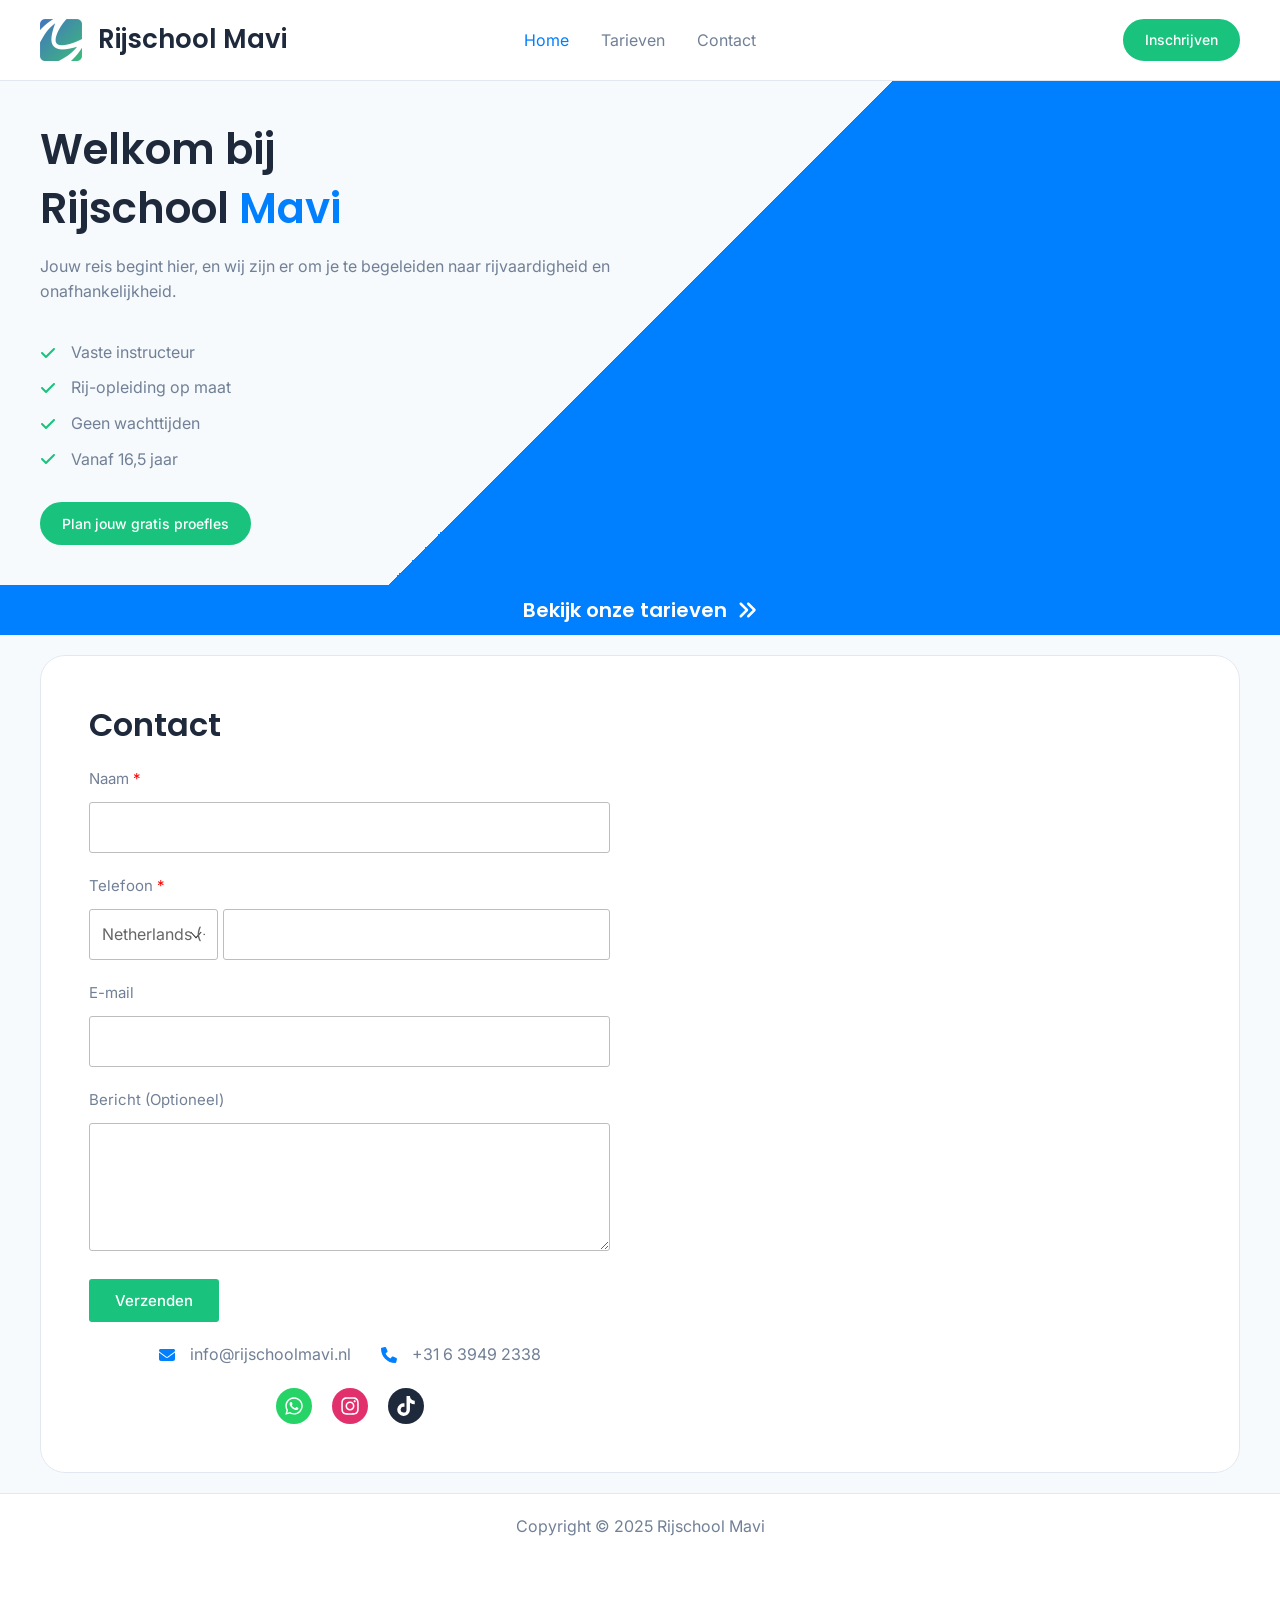
==== index.html @ 6a2c4f4c "Add exported wp static website" ====
<!DOCTYPE html>
<html lang="nl-NL">
<head>
<meta charset="UTF-8">
<meta name="viewport" content="width=device-width, initial-scale=1">
	<link rel="profile" href="https://gmpg.org/xfn/11"> 
	<title>Rijschool Mavi Roermond - Jouw weg naar rijvaardigheid</title>
	<style>img:is([sizes="auto" i], [sizes^="auto," i]) { contain-intrinsic-size: 3000px 1500px }</style>
	
<!-- The SEO Framework: door Sybre Waaijer -->
<meta name="robots" content="max-snippet:-1,max-image-preview:large,max-video-preview:-1">
<link rel="canonical" href="./index.html">
<meta name="description" content="Jouw reis begint hier, en wij zijn er om je te begeleiden naar rijvaardigheid en onafhankelijkheid. Vaste instructeur Rij-opleiding op maat Geen wachttijden&hellip;">
<meta property="og:type" content="website">
<meta property="og:locale" content="nl_NL">
<meta property="og:site_name" content="Rijschool Mavi Roermond">
<meta property="og:title" content="Rijschool Mavi Roermond">
<meta property="og:description" content="Jouw reis begint hier, en wij zijn er om je te begeleiden naar rijvaardigheid en onafhankelijkheid. Vaste instructeur Rij-opleiding op maat Geen wachttijden Vanaf 16,5 jaar Plan jouw gratis proefles&hellip;">
<meta property="og:url" content="./index.html">
<meta property="og:image" content="./wp-content/uploads/2023/10/logo.png">
<meta property="og:image:width" content="501">
<meta property="og:image:height" content="501">
<meta name="twitter:card" content="summary_large_image">
<meta name="twitter:title" content="Rijschool Mavi Roermond">
<meta name="twitter:description" content="Jouw reis begint hier, en wij zijn er om je te begeleiden naar rijvaardigheid en onafhankelijkheid. Vaste instructeur Rij-opleiding op maat Geen wachttijden Vanaf 16,5 jaar Plan jouw gratis proefles&hellip;">
<meta name="twitter:image" content="./wp-content/uploads/2023/10/logo.png">
<script type="application/ld+json">{"@context":"https://schema.org","@graph":[{"@type":"WebSite","@id":"//#/schema/WebSite","url":"//","name":"Rijschool Mavi Roermond","description":"Jouw reis begint hier, en wij zijn er om je te begeleiden naar rijvaardigheid en onafhankelijkheid.","inLanguage":"nl-NL","potentialAction":{"@type":"SearchAction","target":{"@type":"EntryPoint","urlTemplate":"//search/{search_term_string}/"},"query-input":"required name=search_term_string"},"publisher":{"@id":"//#/schema/Organization"}},{"@type":"WebPage","@id":"//","url":"//","name":"Rijschool Mavi Roermond - Jouw weg naar rijvaardigheid","description":"Jouw reis begint hier, en wij zijn er om je te begeleiden naar rijvaardigheid en onafhankelijkheid. Vaste instructeur Rij-opleiding op maat Geen wachttijden…","inLanguage":"nl-NL","isPartOf":{"@id":"//#/schema/WebSite"},"breadcrumb":{"@type":"BreadcrumbList","@id":"//#/schema/BreadcrumbList","itemListElement":{"@type":"ListItem","position":1,"name":"Rijschool Mavi Roermond"}},"potentialAction":{"@type":"ReadAction","target":"//"},"about":{"@id":"//#/schema/Organization"}},{"@type":"Organization","@id":"//#/schema/Organization","name":"Rijschool Mavi Roermond","url":"//","logo":{"@type":"ImageObject","url":"//wp-content/uploads/2023/10/logo.png","contentUrl":"//wp-content/uploads/2023/10/logo.png","width":501,"height":501,"contentSize":"30243"}}]}</script>
<!-- / The SEO Framework: door Sybre Waaijer | 6.59ms meta | 1.42ms boot -->

<link rel="dns-prefetch" href="//fonts.googleapis.com">
<link rel="alternate" type="application/rss+xml" title="Rijschool Mavi &raquo; feed" href="./feed/index.html">
<link rel="alternate" type="application/rss+xml" title="Rijschool Mavi &raquo; reacties feed" href="./comments/feed/index.html">
<script>
window._wpemojiSettings = {"baseUrl":"https:\/\/s.w.org\/images\/core\/emoji\/16.0.1\/72x72\/","ext":".png","svgUrl":"https:\/\/s.w.org\/images\/core\/emoji\/16.0.1\/svg\/","svgExt":".svg","source":{"concatemoji":"\/\/wp-includes\/js\/wp-emoji-release.min.js?ver=6.8.2"}};
/*! This file is auto-generated */
!function(s,n){var o,i,e;function c(e){try{var t={supportTests:e,timestamp:(new Date).valueOf()};sessionStorage.setItem(o,JSON.stringify(t))}catch(e){}}function p(e,t,n){e.clearRect(0,0,e.canvas.width,e.canvas.height),e.fillText(t,0,0);var t=new Uint32Array(e.getImageData(0,0,e.canvas.width,e.canvas.height).data),a=(e.clearRect(0,0,e.canvas.width,e.canvas.height),e.fillText(n,0,0),new Uint32Array(e.getImageData(0,0,e.canvas.width,e.canvas.height).data));return t.every(function(e,t){return e===a[t]})}function u(e,t){e.clearRect(0,0,e.canvas.width,e.canvas.height),e.fillText(t,0,0);for(var n=e.getImageData(16,16,1,1),a=0;a<n.data.length;a++)if(0!==n.data[a])return!1;return!0}function f(e,t,n,a){switch(t){case"flag":return n(e,"\ud83c\udff3\ufe0f\u200d\u26a7\ufe0f","\ud83c\udff3\ufe0f\u200b\u26a7\ufe0f")?!1:!n(e,"\ud83c\udde8\ud83c\uddf6","\ud83c\udde8\u200b\ud83c\uddf6")&&!n(e,"\ud83c\udff4\udb40\udc67\udb40\udc62\udb40\udc65\udb40\udc6e\udb40\udc67\udb40\udc7f","\ud83c\udff4\u200b\udb40\udc67\u200b\udb40\udc62\u200b\udb40\udc65\u200b\udb40\udc6e\u200b\udb40\udc67\u200b\udb40\udc7f");case"emoji":return!a(e,"\ud83e\udedf")}return!1}function g(e,t,n,a){var r="undefined"!=typeof WorkerGlobalScope&&self instanceof WorkerGlobalScope?new OffscreenCanvas(300,150):s.createElement("canvas"),o=r.getContext("2d",{willReadFrequently:!0}),i=(o.textBaseline="top",o.font="600 32px Arial",{});return e.forEach(function(e){i[e]=t(o,e,n,a)}),i}function t(e){var t=s.createElement("script");t.src=e,t.defer=!0,s.head.appendChild(t)}"undefined"!=typeof Promise&&(o="wpEmojiSettingsSupports",i=["flag","emoji"],n.supports={everything:!0,everythingExceptFlag:!0},e=new Promise(function(e){s.addEventListener("DOMContentLoaded",e,{once:!0})}),new Promise(function(t){var n=function(){try{var e=JSON.parse(sessionStorage.getItem(o));if("object"==typeof e&&"number"==typeof e.timestamp&&(new Date).valueOf()<e.timestamp+604800&&"object"==typeof e.supportTests)return e.supportTests}catch(e){}return null}();if(!n){if("undefined"!=typeof Worker&&"undefined"!=typeof OffscreenCanvas&&"undefined"!=typeof URL&&URL.createObjectURL&&"undefined"!=typeof Blob)try{var e="postMessage("+g.toString()+"("+[JSON.stringify(i),f.toString(),p.toString(),u.toString()].join(",")+"));",a=new Blob([e],{type:"text/javascript"}),r=new Worker(URL.createObjectURL(a),{name:"wpTestEmojiSupports"});return void(r.onmessage=function(e){c(n=e.data),r.terminate(),t(n)})}catch(e){}c(n=g(i,f,p,u))}t(n)}).then(function(e){for(var t in e)n.supports[t]=e[t],n.supports.everything=n.supports.everything&&n.supports[t],"flag"!==t&&(n.supports.everythingExceptFlag=n.supports.everythingExceptFlag&&n.supports[t]);n.supports.everythingExceptFlag=n.supports.everythingExceptFlag&&!n.supports.flag,n.DOMReady=!1,n.readyCallback=function(){n.DOMReady=!0}}).then(function(){return e}).then(function(){var e;n.supports.everything||(n.readyCallback(),(e=n.source||{}).concatemoji?t(e.concatemoji):e.wpemoji&&e.twemoji&&(t(e.twemoji),t(e.wpemoji)))}))}((window,document),window._wpemojiSettings);
</script>
<link rel="stylesheet" id="astra-theme-css-css" href="./wp-content/themes/astra/assets/css/minified/main.min.css?ver=4.11.3" media="all">
<style id="astra-theme-css-inline-css">
:root{--ast-post-nav-space:0;--ast-container-default-xlg-padding:3em;--ast-container-default-lg-padding:3em;--ast-container-default-slg-padding:2em;--ast-container-default-md-padding:3em;--ast-container-default-sm-padding:3em;--ast-container-default-xs-padding:2.4em;--ast-container-default-xxs-padding:1.8em;--ast-code-block-background:#ECEFF3;--ast-comment-inputs-background:#F9FAFB;--ast-normal-container-width:1200px;--ast-narrow-container-width:750px;--ast-blog-title-font-weight:normal;--ast-blog-meta-weight:inherit;--ast-global-color-primary:var(--ast-global-color-5);--ast-global-color-secondary:var(--ast-global-color-4);--ast-global-color-alternate-background:var(--ast-global-color-7);--ast-global-color-subtle-background:var(--ast-global-color-6);--ast-bg-style-guide:#F8FAFC;--ast-shadow-style-guide:0px 0px 4px 0 #00000057;--ast-global-dark-bg-style:#fff;--ast-global-dark-lfs:#fbfbfb;--ast-widget-bg-color:#fafafa;--ast-wc-container-head-bg-color:#fbfbfb;--ast-title-layout-bg:#eeeeee;--ast-search-border-color:#e7e7e7;--ast-lifter-hover-bg:#e6e6e6;--ast-gallery-block-color:#000;--srfm-color-input-label:var(--ast-global-color-2);}html{font-size:100%;}a{color:var(--ast-global-color-0);}a:hover,a:focus{color:var(--ast-global-color-1);}body,button,input,select,textarea,.ast-button,.ast-custom-button{font-family:'Inter',sans-serif;font-weight:400;font-size:16px;font-size:1rem;line-height:var(--ast-body-line-height,1.6em);}blockquote{color:var(--ast-global-color-8);}h1,.entry-content h1,h2,.entry-content h2,h3,.entry-content h3,h4,.entry-content h4,h5,.entry-content h5,h6,.entry-content h6,.site-title,.site-title a{font-family:'Poppins',sans-serif;font-weight:600;}.ast-site-identity .site-title a{color:var(--ast-global-color-2);}.site-title{font-size:26px;font-size:1.625rem;display:block;}header .custom-logo-link img{max-width:42px;width:42px;}.astra-logo-svg{width:42px;}.site-header .site-description{font-size:15px;font-size:0.9375rem;display:none;}.entry-title{font-size:26px;font-size:1.625rem;}.archive .ast-article-post .ast-article-inner,.blog .ast-article-post .ast-article-inner,.archive .ast-article-post .ast-article-inner:hover,.blog .ast-article-post .ast-article-inner:hover{overflow:hidden;}h1,.entry-content h1{font-size:42px;font-size:2.625rem;font-weight:600;font-family:'Poppins',sans-serif;line-height:1.4em;}h2,.entry-content h2{font-size:32px;font-size:2rem;font-weight:600;font-family:'Poppins',sans-serif;line-height:1.3em;}h3,.entry-content h3{font-size:26px;font-size:1.625rem;font-weight:600;font-family:'Poppins',sans-serif;line-height:1.3em;}h4,.entry-content h4{font-size:24px;font-size:1.5rem;line-height:1.2em;font-weight:600;font-family:'Poppins',sans-serif;}h5,.entry-content h5{font-size:20px;font-size:1.25rem;line-height:1.2em;font-weight:600;font-family:'Poppins',sans-serif;}h6,.entry-content h6{font-size:16px;font-size:1rem;line-height:1.25em;font-weight:600;font-family:'Poppins',sans-serif;}::selection{background-color:var(--ast-global-color-0);color:#000000;}body,h1,.entry-title a,.entry-content h1,h2,.entry-content h2,h3,.entry-content h3,h4,.entry-content h4,h5,.entry-content h5,h6,.entry-content h6{color:var(--ast-global-color-8);}.tagcloud a:hover,.tagcloud a:focus,.tagcloud a.current-item{color:#000000;border-color:var(--ast-global-color-0);background-color:var(--ast-global-color-0);}input:focus,input[type="text"]:focus,input[type="email"]:focus,input[type="url"]:focus,input[type="password"]:focus,input[type="reset"]:focus,input[type="search"]:focus,textarea:focus{border-color:var(--ast-global-color-0);}input[type="radio"]:checked,input[type=reset],input[type="checkbox"]:checked,input[type="checkbox"]:hover:checked,input[type="checkbox"]:focus:checked,input[type=range]::-webkit-slider-thumb{border-color:var(--ast-global-color-0);background-color:var(--ast-global-color-0);box-shadow:none;}.site-footer a:hover + .post-count,.site-footer a:focus + .post-count{background:var(--ast-global-color-0);border-color:var(--ast-global-color-0);}.single .nav-links .nav-previous,.single .nav-links .nav-next{color:var(--ast-global-color-0);}.entry-meta,.entry-meta *{line-height:1.45;color:var(--ast-global-color-0);}.entry-meta a:not(.ast-button):hover,.entry-meta a:not(.ast-button):hover *,.entry-meta a:not(.ast-button):focus,.entry-meta a:not(.ast-button):focus *,.page-links > .page-link,.page-links .page-link:hover,.post-navigation a:hover{color:var(--ast-global-color-1);}#cat option,.secondary .calendar_wrap thead a,.secondary .calendar_wrap thead a:visited{color:var(--ast-global-color-0);}.secondary .calendar_wrap #today,.ast-progress-val span{background:var(--ast-global-color-0);}.secondary a:hover + .post-count,.secondary a:focus + .post-count{background:var(--ast-global-color-0);border-color:var(--ast-global-color-0);}.calendar_wrap #today > a{color:#000000;}.page-links .page-link,.single .post-navigation a{color:var(--ast-global-color-0);}.ast-search-menu-icon .search-form button.search-submit{padding:0 4px;}.ast-search-menu-icon form.search-form{padding-right:0;}.ast-search-menu-icon.slide-search input.search-field{width:0;}.ast-header-search .ast-search-menu-icon.ast-dropdown-active .search-form,.ast-header-search .ast-search-menu-icon.ast-dropdown-active .search-field:focus{transition:all 0.2s;}.search-form input.search-field:focus{outline:none;}.ast-archive-title{color:var(--ast-global-color-2);}.widget-title,.widget .wp-block-heading{font-size:22px;font-size:1.375rem;color:var(--ast-global-color-2);}.ast-search-menu-icon.slide-search a:focus-visible:focus-visible,.astra-search-icon:focus-visible,#close:focus-visible,a:focus-visible,.ast-menu-toggle:focus-visible,.site .skip-link:focus-visible,.wp-block-loginout input:focus-visible,.wp-block-search.wp-block-search__button-inside .wp-block-search__inside-wrapper,.ast-header-navigation-arrow:focus-visible,.woocommerce .wc-proceed-to-checkout > .checkout-button:focus-visible,.woocommerce .woocommerce-MyAccount-navigation ul li a:focus-visible,.ast-orders-table__row .ast-orders-table__cell:focus-visible,.woocommerce .woocommerce-order-details .order-again > .button:focus-visible,.woocommerce .woocommerce-message a.button.wc-forward:focus-visible,.woocommerce #minus_qty:focus-visible,.woocommerce #plus_qty:focus-visible,a#ast-apply-coupon:focus-visible,.woocommerce .woocommerce-info a:focus-visible,.woocommerce .astra-shop-summary-wrap a:focus-visible,.woocommerce a.wc-forward:focus-visible,#ast-apply-coupon:focus-visible,.woocommerce-js .woocommerce-mini-cart-item a.remove:focus-visible,#close:focus-visible,.button.search-submit:focus-visible,#search_submit:focus,.normal-search:focus-visible,.ast-header-account-wrap:focus-visible,.woocommerce .ast-on-card-button.ast-quick-view-trigger:focus{outline-style:dotted;outline-color:inherit;outline-width:thin;}input:focus,input[type="text"]:focus,input[type="email"]:focus,input[type="url"]:focus,input[type="password"]:focus,input[type="reset"]:focus,input[type="search"]:focus,input[type="number"]:focus,textarea:focus,.wp-block-search__input:focus,[data-section="section-header-mobile-trigger"] .ast-button-wrap .ast-mobile-menu-trigger-minimal:focus,.ast-mobile-popup-drawer.active .menu-toggle-close:focus,.woocommerce-ordering select.orderby:focus,#ast-scroll-top:focus,#coupon_code:focus,.woocommerce-page #comment:focus,.woocommerce #reviews #respond input#submit:focus,.woocommerce a.add_to_cart_button:focus,.woocommerce .button.single_add_to_cart_button:focus,.woocommerce .woocommerce-cart-form button:focus,.woocommerce .woocommerce-cart-form__cart-item .quantity .qty:focus,.woocommerce .woocommerce-billing-fields .woocommerce-billing-fields__field-wrapper .woocommerce-input-wrapper > .input-text:focus,.woocommerce #order_comments:focus,.woocommerce #place_order:focus,.woocommerce .woocommerce-address-fields .woocommerce-address-fields__field-wrapper .woocommerce-input-wrapper > .input-text:focus,.woocommerce .woocommerce-MyAccount-content form button:focus,.woocommerce .woocommerce-MyAccount-content .woocommerce-EditAccountForm .woocommerce-form-row .woocommerce-Input.input-text:focus,.woocommerce .ast-woocommerce-container .woocommerce-pagination ul.page-numbers li a:focus,body #content .woocommerce form .form-row .select2-container--default .select2-selection--single:focus,#ast-coupon-code:focus,.woocommerce.woocommerce-js .quantity input[type=number]:focus,.woocommerce-js .woocommerce-mini-cart-item .quantity input[type=number]:focus,.woocommerce p#ast-coupon-trigger:focus{border-style:dotted;border-color:inherit;border-width:thin;}input{outline:none;}.ast-logo-title-inline .site-logo-img{padding-right:1em;}.site-logo-img img{ transition:all 0.2s linear;}body .ast-oembed-container *{position:absolute;top:0;width:100%;height:100%;left:0;}body .wp-block-embed-pocket-casts .ast-oembed-container *{position:unset;}.ast-single-post-featured-section + article {margin-top: 2em;}.site-content .ast-single-post-featured-section img {width: 100%;overflow: hidden;object-fit: cover;}.site > .ast-single-related-posts-container {margin-top: 0;}@media (min-width: 922px) {.ast-desktop .ast-container--narrow {max-width: var(--ast-narrow-container-width);margin: 0 auto;}}@media (max-width:921.9px){#ast-desktop-header{display:none;}}@media (min-width:922px){#ast-mobile-header{display:none;}}.wp-block-buttons.aligncenter{justify-content:center;}@media (max-width:921px){.ast-theme-transparent-header #primary,.ast-theme-transparent-header #secondary{padding:0;}}@media (max-width:921px){.ast-plain-container.ast-no-sidebar #primary{padding:0;}}.ast-plain-container.ast-no-sidebar #primary{margin-top:0;margin-bottom:0;}@media (min-width:1200px){.ast-plain-container.ast-no-sidebar #primary{margin-top:60px;margin-bottom:60px;}}.wp-block-button.is-style-outline .wp-block-button__link{border-color:var(--ast-global-color-0);border-top-width:2px;border-right-width:2px;border-bottom-width:2px;border-left-width:2px;}div.wp-block-button.is-style-outline > .wp-block-button__link:not(.has-text-color),div.wp-block-button.wp-block-button__link.is-style-outline:not(.has-text-color){color:var(--ast-global-color-0);}.wp-block-button.is-style-outline .wp-block-button__link:hover,.wp-block-buttons .wp-block-button.is-style-outline .wp-block-button__link:focus,.wp-block-buttons .wp-block-button.is-style-outline > .wp-block-button__link:not(.has-text-color):hover,.wp-block-buttons .wp-block-button.wp-block-button__link.is-style-outline:not(.has-text-color):hover{color:var(--ast-global-color-5);background-color:#16ac6f;border-color:#16ac6f;}.post-page-numbers.current .page-link,.ast-pagination .page-numbers.current{color:#000000;border-color:var(--ast-global-color-0);background-color:var(--ast-global-color-0);}.wp-block-button.is-style-outline .wp-block-button__link{border-top-width:2px;border-right-width:2px;border-bottom-width:2px;border-left-width:2px;}.wp-block-button.is-style-outline .wp-block-button__link.wp-element-button,.ast-outline-button{border-color:var(--ast-global-color-0);font-family:inherit;font-weight:500;font-size:14px;font-size:0.875rem;line-height:1em;border-top-left-radius:30px;border-top-right-radius:30px;border-bottom-right-radius:30px;border-bottom-left-radius:30px;}.wp-block-buttons .wp-block-button.is-style-outline > .wp-block-button__link:not(.has-text-color),.wp-block-buttons .wp-block-button.wp-block-button__link.is-style-outline:not(.has-text-color),.ast-outline-button{color:var(--ast-global-color-0);}.wp-block-button.is-style-outline .wp-block-button__link:hover,.wp-block-buttons .wp-block-button.is-style-outline .wp-block-button__link:focus,.wp-block-buttons .wp-block-button.is-style-outline > .wp-block-button__link:not(.has-text-color):hover,.wp-block-buttons .wp-block-button.wp-block-button__link.is-style-outline:not(.has-text-color):hover,.ast-outline-button:hover,.ast-outline-button:focus,.wp-block-uagb-buttons-child .uagb-buttons-repeater.ast-outline-button:hover,.wp-block-uagb-buttons-child .uagb-buttons-repeater.ast-outline-button:focus{color:var(--ast-global-color-5);background-color:#16ac6f;border-color:#16ac6f;}.wp-block-button .wp-block-button__link.wp-element-button.is-style-outline:not(.has-background),.wp-block-button.is-style-outline>.wp-block-button__link.wp-element-button:not(.has-background),.ast-outline-button{background-color:var(--ast-global-color-0);}.entry-content[data-ast-blocks-layout] > figure{margin-bottom:1em;}h1.widget-title{font-weight:600;}h2.widget-title{font-weight:600;}h3.widget-title{font-weight:600;}#page{display:flex;flex-direction:column;min-height:100vh;}.ast-404-layout-1 h1.page-title{color:var(--ast-global-color-2);}.single .post-navigation a{line-height:1em;height:inherit;}.error-404 .page-sub-title{font-size:1.5rem;font-weight:inherit;}.search .site-content .content-area .search-form{margin-bottom:0;}#page .site-content{flex-grow:1;}.widget{margin-bottom:1.25em;}#secondary li{line-height:1.5em;}#secondary .wp-block-group h2{margin-bottom:0.7em;}#secondary h2{font-size:1.7rem;}.ast-separate-container .ast-article-post,.ast-separate-container .ast-article-single,.ast-separate-container .comment-respond{padding:3em;}.ast-separate-container .ast-article-single .ast-article-single{padding:0;}.ast-article-single .wp-block-post-template-is-layout-grid{padding-left:0;}.ast-separate-container .comments-title,.ast-narrow-container .comments-title{padding:1.5em 2em;}.ast-page-builder-template .comment-form-textarea,.ast-comment-formwrap .ast-grid-common-col{padding:0;}.ast-comment-formwrap{padding:0;display:inline-flex;column-gap:20px;width:100%;margin-left:0;margin-right:0;}.comments-area textarea#comment:focus,.comments-area textarea#comment:active,.comments-area .ast-comment-formwrap input[type="text"]:focus,.comments-area .ast-comment-formwrap input[type="text"]:active {box-shadow:none;outline:none;}.archive.ast-page-builder-template .entry-header{margin-top:2em;}.ast-page-builder-template .ast-comment-formwrap{width:100%;}.entry-title{margin-bottom:0.5em;}.ast-archive-description p{font-size:inherit;font-weight:inherit;line-height:inherit;}.ast-separate-container .ast-comment-list li.depth-1,.hentry{margin-bottom:2em;}@media (min-width:921px){.ast-left-sidebar.ast-page-builder-template #secondary,.archive.ast-right-sidebar.ast-page-builder-template .site-main{padding-left:20px;padding-right:20px;}}@media (max-width:544px){.ast-comment-formwrap.ast-row{column-gap:10px;display:inline-block;}#ast-commentform .ast-grid-common-col{position:relative;width:100%;}}@media (min-width:1201px){.ast-separate-container .ast-article-post,.ast-separate-container .ast-article-single,.ast-separate-container .ast-author-box,.ast-separate-container .ast-404-layout-1,.ast-separate-container .no-results{padding:3em;}}@media (max-width:921px){.ast-separate-container #primary,.ast-separate-container #secondary{padding:1.5em 0;}#primary,#secondary{padding:1.5em 0;margin:0;}.ast-left-sidebar #content > .ast-container{display:flex;flex-direction:column-reverse;width:100%;}}@media (min-width:922px){.ast-separate-container.ast-right-sidebar #primary,.ast-separate-container.ast-left-sidebar #primary{border:0;}.search-no-results.ast-separate-container #primary{margin-bottom:4em;}}.wp-block-button .wp-block-button__link{color:var(--ast-global-color-5);}.wp-block-button .wp-block-button__link:hover,.wp-block-button .wp-block-button__link:focus{color:var(--ast-global-color-5);background-color:#16ac6f;border-color:#16ac6f;}.wp-block-button .wp-block-button__link,.wp-block-search .wp-block-search__button,body .wp-block-file .wp-block-file__button{border-style:solid;border-top-width:2px;border-right-width:2px;border-left-width:2px;border-bottom-width:2px;border-color:var(--ast-global-color-0);background-color:var(--ast-global-color-0);color:var(--ast-global-color-5);font-family:inherit;font-weight:500;line-height:1em;font-size:14px;font-size:0.875rem;border-top-left-radius:30px;border-top-right-radius:30px;border-bottom-right-radius:30px;border-bottom-left-radius:30px;padding-top:12px;padding-right:20px;padding-bottom:12px;padding-left:20px;}.menu-toggle,button,.ast-button,.ast-custom-button,.button,input#submit,input[type="button"],input[type="submit"],input[type="reset"],#comments .submit,.search .search-submit,form[CLASS*="wp-block-search__"].wp-block-search .wp-block-search__inside-wrapper .wp-block-search__button,body .wp-block-file .wp-block-file__button,.search .search-submit,.woocommerce-js a.button,.woocommerce button.button,.woocommerce .woocommerce-message a.button,.woocommerce #respond input#submit.alt,.woocommerce input.button.alt,.woocommerce input.button,.woocommerce input.button:disabled,.woocommerce input.button:disabled[disabled],.woocommerce input.button:disabled:hover,.woocommerce input.button:disabled[disabled]:hover,.woocommerce #respond input#submit,.woocommerce button.button.alt.disabled,.wc-block-grid__products .wc-block-grid__product .wp-block-button__link,.wc-block-grid__product-onsale,[CLASS*="wc-block"] button,.woocommerce-js .astra-cart-drawer .astra-cart-drawer-content .woocommerce-mini-cart__buttons .button:not(.checkout):not(.ast-continue-shopping),.woocommerce-js .astra-cart-drawer .astra-cart-drawer-content .woocommerce-mini-cart__buttons a.checkout,.woocommerce button.button.alt.disabled.wc-variation-selection-needed,[CLASS*="wc-block"] .wc-block-components-button{border-style:solid;border-top-width:2px;border-right-width:2px;border-left-width:2px;border-bottom-width:2px;color:var(--ast-global-color-5);border-color:var(--ast-global-color-0);background-color:var(--ast-global-color-0);padding-top:12px;padding-right:20px;padding-bottom:12px;padding-left:20px;font-family:inherit;font-weight:500;font-size:14px;font-size:0.875rem;line-height:1em;border-top-left-radius:30px;border-top-right-radius:30px;border-bottom-right-radius:30px;border-bottom-left-radius:30px;}button:focus,.menu-toggle:hover,button:hover,.ast-button:hover,.ast-custom-button:hover .button:hover,.ast-custom-button:hover ,input[type=reset]:hover,input[type=reset]:focus,input#submit:hover,input#submit:focus,input[type="button"]:hover,input[type="button"]:focus,input[type="submit"]:hover,input[type="submit"]:focus,form[CLASS*="wp-block-search__"].wp-block-search .wp-block-search__inside-wrapper .wp-block-search__button:hover,form[CLASS*="wp-block-search__"].wp-block-search .wp-block-search__inside-wrapper .wp-block-search__button:focus,body .wp-block-file .wp-block-file__button:hover,body .wp-block-file .wp-block-file__button:focus,.woocommerce-js a.button:hover,.woocommerce button.button:hover,.woocommerce .woocommerce-message a.button:hover,.woocommerce #respond input#submit:hover,.woocommerce #respond input#submit.alt:hover,.woocommerce input.button.alt:hover,.woocommerce input.button:hover,.woocommerce button.button.alt.disabled:hover,.wc-block-grid__products .wc-block-grid__product .wp-block-button__link:hover,[CLASS*="wc-block"] button:hover,.woocommerce-js .astra-cart-drawer .astra-cart-drawer-content .woocommerce-mini-cart__buttons .button:not(.checkout):not(.ast-continue-shopping):hover,.woocommerce-js .astra-cart-drawer .astra-cart-drawer-content .woocommerce-mini-cart__buttons a.checkout:hover,.woocommerce button.button.alt.disabled.wc-variation-selection-needed:hover,[CLASS*="wc-block"] .wc-block-components-button:hover,[CLASS*="wc-block"] .wc-block-components-button:focus{color:var(--ast-global-color-5);background-color:#16ac6f;border-color:#16ac6f;}form[CLASS*="wp-block-search__"].wp-block-search .wp-block-search__inside-wrapper .wp-block-search__button.has-icon{padding-top:calc(12px - 3px);padding-right:calc(20px - 3px);padding-bottom:calc(12px - 3px);padding-left:calc(20px - 3px);}@media (max-width:921px){.ast-mobile-header-stack .main-header-bar .ast-search-menu-icon{display:inline-block;}.ast-header-break-point.ast-header-custom-item-outside .ast-mobile-header-stack .main-header-bar .ast-search-icon{margin:0;}.ast-comment-avatar-wrap img{max-width:2.5em;}.ast-comment-meta{padding:0 1.8888em 1.3333em;}.ast-separate-container .ast-comment-list li.depth-1{padding:1.5em 2.14em;}.ast-separate-container .comment-respond{padding:2em 2.14em;}}@media (min-width:544px){.ast-container{max-width:100%;}}@media (max-width:544px){.ast-separate-container .ast-article-post,.ast-separate-container .ast-article-single,.ast-separate-container .comments-title,.ast-separate-container .ast-archive-description{padding:1.5em 1em;}.ast-separate-container #content .ast-container{padding-left:0.54em;padding-right:0.54em;}.ast-separate-container .ast-comment-list .bypostauthor{padding:.5em;}.ast-search-menu-icon.ast-dropdown-active .search-field{width:170px;}} #ast-mobile-header .ast-site-header-cart-li a{pointer-events:none;}.ast-separate-container{background-color:var(--ast-global-color-4);background-image:none;}@media (max-width:921px){.site-title{display:block;}.site-header .site-description{display:none;}h1,.entry-content h1{font-size:30px;}h2,.entry-content h2{font-size:25px;}h3,.entry-content h3{font-size:20px;}body,.ast-separate-container{background-color:var(--ast-global-color-4);background-image:none;}}@media (max-width:544px){.site-title{display:block;}.site-header .site-description{display:none;}h1,.entry-content h1{font-size:30px;}h2,.entry-content h2{font-size:25px;}h3,.entry-content h3{font-size:20px;}body,.ast-separate-container{background-color:var(--ast-global-color-4);background-image:none;}}@media (max-width:921px){html{font-size:91.2%;}}@media (max-width:544px){html{font-size:91.2%;}}@media (min-width:922px){.ast-container{max-width:1240px;}}@media (min-width:922px){.site-content .ast-container{display:flex;}}@media (max-width:921px){.site-content .ast-container{flex-direction:column;}}@media (min-width:922px){.main-header-menu .sub-menu .menu-item.ast-left-align-sub-menu:hover > .sub-menu,.main-header-menu .sub-menu .menu-item.ast-left-align-sub-menu.focus > .sub-menu{margin-left:-0px;}}.entry-content li > p{margin-bottom:0;}.site .comments-area{padding-bottom:3em;}.wp-block-file {display: flex;align-items: center;flex-wrap: wrap;justify-content: space-between;}.wp-block-pullquote {border: none;}.wp-block-pullquote blockquote::before {content: "\201D";font-family: "Helvetica",sans-serif;display: flex;transform: rotate( 180deg );font-size: 6rem;font-style: normal;line-height: 1;font-weight: bold;align-items: center;justify-content: center;}.has-text-align-right > blockquote::before {justify-content: flex-start;}.has-text-align-left > blockquote::before {justify-content: flex-end;}figure.wp-block-pullquote.is-style-solid-color blockquote {max-width: 100%;text-align: inherit;}:root {--wp--custom--ast-default-block-top-padding: 3em;--wp--custom--ast-default-block-right-padding: 3em;--wp--custom--ast-default-block-bottom-padding: 3em;--wp--custom--ast-default-block-left-padding: 3em;--wp--custom--ast-container-width: 1200px;--wp--custom--ast-content-width-size: 1200px;--wp--custom--ast-wide-width-size: calc(1200px + var(--wp--custom--ast-default-block-left-padding) + var(--wp--custom--ast-default-block-right-padding));}.ast-narrow-container {--wp--custom--ast-content-width-size: 750px;--wp--custom--ast-wide-width-size: 750px;}@media(max-width: 921px) {:root {--wp--custom--ast-default-block-top-padding: 3em;--wp--custom--ast-default-block-right-padding: 2em;--wp--custom--ast-default-block-bottom-padding: 3em;--wp--custom--ast-default-block-left-padding: 2em;}}@media(max-width: 544px) {:root {--wp--custom--ast-default-block-top-padding: 3em;--wp--custom--ast-default-block-right-padding: 1.5em;--wp--custom--ast-default-block-bottom-padding: 3em;--wp--custom--ast-default-block-left-padding: 1.5em;}}.entry-content > .wp-block-group,.entry-content > .wp-block-cover,.entry-content > .wp-block-columns {padding-top: var(--wp--custom--ast-default-block-top-padding);padding-right: var(--wp--custom--ast-default-block-right-padding);padding-bottom: var(--wp--custom--ast-default-block-bottom-padding);padding-left: var(--wp--custom--ast-default-block-left-padding);}.ast-plain-container.ast-no-sidebar .entry-content > .alignfull,.ast-page-builder-template .ast-no-sidebar .entry-content > .alignfull {margin-left: calc( -50vw + 50%);margin-right: calc( -50vw + 50%);max-width: 100vw;width: 100vw;}.ast-plain-container.ast-no-sidebar .entry-content .alignfull .alignfull,.ast-page-builder-template.ast-no-sidebar .entry-content .alignfull .alignfull,.ast-plain-container.ast-no-sidebar .entry-content .alignfull .alignwide,.ast-page-builder-template.ast-no-sidebar .entry-content .alignfull .alignwide,.ast-plain-container.ast-no-sidebar .entry-content .alignwide .alignfull,.ast-page-builder-template.ast-no-sidebar .entry-content .alignwide .alignfull,.ast-plain-container.ast-no-sidebar .entry-content .alignwide .alignwide,.ast-page-builder-template.ast-no-sidebar .entry-content .alignwide .alignwide,.ast-plain-container.ast-no-sidebar .entry-content .wp-block-column .alignfull,.ast-page-builder-template.ast-no-sidebar .entry-content .wp-block-column .alignfull,.ast-plain-container.ast-no-sidebar .entry-content .wp-block-column .alignwide,.ast-page-builder-template.ast-no-sidebar .entry-content .wp-block-column .alignwide {margin-left: auto;margin-right: auto;width: 100%;}[data-ast-blocks-layout] .wp-block-separator:not(.is-style-dots) {height: 0;}[data-ast-blocks-layout] .wp-block-separator {margin: 20px auto;}[data-ast-blocks-layout] .wp-block-separator:not(.is-style-wide):not(.is-style-dots) {max-width: 100px;}[data-ast-blocks-layout] .wp-block-separator.has-background {padding: 0;}.entry-content[data-ast-blocks-layout] > * {max-width: var(--wp--custom--ast-content-width-size);margin-left: auto;margin-right: auto;}.entry-content[data-ast-blocks-layout] > .alignwide {max-width: var(--wp--custom--ast-wide-width-size);}.entry-content[data-ast-blocks-layout] .alignfull {max-width: none;}.entry-content .wp-block-columns {margin-bottom: 0;}blockquote {margin: 1.5em;border-color: rgba(0,0,0,0.05);}.wp-block-quote:not(.has-text-align-right):not(.has-text-align-center) {border-left: 5px solid rgba(0,0,0,0.05);}.has-text-align-right > blockquote,blockquote.has-text-align-right {border-right: 5px solid rgba(0,0,0,0.05);}.has-text-align-left > blockquote,blockquote.has-text-align-left {border-left: 5px solid rgba(0,0,0,0.05);}.wp-block-site-tagline,.wp-block-latest-posts .read-more {margin-top: 15px;}.wp-block-loginout p label {display: block;}.wp-block-loginout p:not(.login-remember):not(.login-submit) input {width: 100%;}.wp-block-loginout input:focus {border-color: transparent;}.wp-block-loginout input:focus {outline: thin dotted;}.entry-content .wp-block-media-text .wp-block-media-text__content {padding: 0 0 0 8%;}.entry-content .wp-block-media-text.has-media-on-the-right .wp-block-media-text__content {padding: 0 8% 0 0;}.entry-content .wp-block-media-text.has-background .wp-block-media-text__content {padding: 8%;}.entry-content .wp-block-cover:not([class*="background-color"]):not(.has-text-color.has-link-color) .wp-block-cover__inner-container,.entry-content .wp-block-cover:not([class*="background-color"]) .wp-block-cover-image-text,.entry-content .wp-block-cover:not([class*="background-color"]) .wp-block-cover-text,.entry-content .wp-block-cover-image:not([class*="background-color"]) .wp-block-cover__inner-container,.entry-content .wp-block-cover-image:not([class*="background-color"]) .wp-block-cover-image-text,.entry-content .wp-block-cover-image:not([class*="background-color"]) .wp-block-cover-text {color: var(--ast-global-color-primary,var(--ast-global-color-5));}.wp-block-loginout .login-remember input {width: 1.1rem;height: 1.1rem;margin: 0 5px 4px 0;vertical-align: middle;}.wp-block-latest-posts > li > *:first-child,.wp-block-latest-posts:not(.is-grid) > li:first-child {margin-top: 0;}.entry-content > .wp-block-buttons,.entry-content > .wp-block-uagb-buttons {margin-bottom: 1.5em;}.wp-block-search__inside-wrapper .wp-block-search__input {padding: 0 10px;color: var(--ast-global-color-3);background: var(--ast-global-color-primary,var(--ast-global-color-5));border-color: var(--ast-border-color);}.wp-block-latest-posts .read-more {margin-bottom: 1.5em;}.wp-block-search__no-button .wp-block-search__inside-wrapper .wp-block-search__input {padding-top: 5px;padding-bottom: 5px;}.wp-block-latest-posts .wp-block-latest-posts__post-date,.wp-block-latest-posts .wp-block-latest-posts__post-author {font-size: 1rem;}.wp-block-latest-posts > li > *,.wp-block-latest-posts:not(.is-grid) > li {margin-top: 12px;margin-bottom: 12px;}.ast-page-builder-template .entry-content[data-ast-blocks-layout] > *,.ast-page-builder-template .entry-content[data-ast-blocks-layout] > .alignfull:not(.wp-block-group):not(.uagb-is-root-container) > * {max-width: none;}.ast-page-builder-template .entry-content[data-ast-blocks-layout] > .alignwide:not(.uagb-is-root-container) > * {max-width: var(--wp--custom--ast-wide-width-size);}.ast-page-builder-template .entry-content[data-ast-blocks-layout] > .inherit-container-width > *,.ast-page-builder-template .entry-content[data-ast-blocks-layout] > *:not(.wp-block-group):not(.uagb-is-root-container) > *,.entry-content[data-ast-blocks-layout] > .wp-block-cover .wp-block-cover__inner-container {max-width: var(--wp--custom--ast-content-width-size) ;margin-left: auto;margin-right: auto;}.entry-content[data-ast-blocks-layout] .wp-block-cover:not(.alignleft):not(.alignright) {width: auto;}@media(max-width: 1200px) {.ast-separate-container .entry-content > .alignfull,.ast-separate-container .entry-content[data-ast-blocks-layout] > .alignwide,.ast-plain-container .entry-content[data-ast-blocks-layout] > .alignwide,.ast-plain-container .entry-content .alignfull {margin-left: calc(-1 * min(var(--ast-container-default-xlg-padding),20px)) ;margin-right: calc(-1 * min(var(--ast-container-default-xlg-padding),20px));}}@media(min-width: 1201px) {.ast-separate-container .entry-content > .alignfull {margin-left: calc(-1 * var(--ast-container-default-xlg-padding) );margin-right: calc(-1 * var(--ast-container-default-xlg-padding) );}.ast-separate-container .entry-content[data-ast-blocks-layout] > .alignwide,.ast-plain-container .entry-content[data-ast-blocks-layout] > .alignwide {margin-left: calc(-1 * var(--wp--custom--ast-default-block-left-padding) );margin-right: calc(-1 * var(--wp--custom--ast-default-block-right-padding) );}}@media(min-width: 921px) {.ast-separate-container .entry-content .wp-block-group.alignwide:not(.inherit-container-width) > :where(:not(.alignleft):not(.alignright)),.ast-plain-container .entry-content .wp-block-group.alignwide:not(.inherit-container-width) > :where(:not(.alignleft):not(.alignright)) {max-width: calc( var(--wp--custom--ast-content-width-size) + 80px );}.ast-plain-container.ast-right-sidebar .entry-content[data-ast-blocks-layout] .alignfull,.ast-plain-container.ast-left-sidebar .entry-content[data-ast-blocks-layout] .alignfull {margin-left: -60px;margin-right: -60px;}}@media(min-width: 544px) {.entry-content > .alignleft {margin-right: 20px;}.entry-content > .alignright {margin-left: 20px;}}@media (max-width:544px){.wp-block-columns .wp-block-column:not(:last-child){margin-bottom:20px;}.wp-block-latest-posts{margin:0;}}@media( max-width: 600px ) {.entry-content .wp-block-media-text .wp-block-media-text__content,.entry-content .wp-block-media-text.has-media-on-the-right .wp-block-media-text__content {padding: 8% 0 0;}.entry-content .wp-block-media-text.has-background .wp-block-media-text__content {padding: 8%;}}.ast-page-builder-template .entry-header {padding-left: 0;}.ast-narrow-container .site-content .wp-block-uagb-image--align-full .wp-block-uagb-image__figure {max-width: 100%;margin-left: auto;margin-right: auto;}.entry-content ul,.entry-content ol {padding: revert;margin: revert;}:root .has-ast-global-color-0-color{color:var(--ast-global-color-0);}:root .has-ast-global-color-0-background-color{background-color:var(--ast-global-color-0);}:root .wp-block-button .has-ast-global-color-0-color{color:var(--ast-global-color-0);}:root .wp-block-button .has-ast-global-color-0-background-color{background-color:var(--ast-global-color-0);}:root .has-ast-global-color-1-color{color:var(--ast-global-color-1);}:root .has-ast-global-color-1-background-color{background-color:var(--ast-global-color-1);}:root .wp-block-button .has-ast-global-color-1-color{color:var(--ast-global-color-1);}:root .wp-block-button .has-ast-global-color-1-background-color{background-color:var(--ast-global-color-1);}:root .has-ast-global-color-2-color{color:var(--ast-global-color-2);}:root .has-ast-global-color-2-background-color{background-color:var(--ast-global-color-2);}:root .wp-block-button .has-ast-global-color-2-color{color:var(--ast-global-color-2);}:root .wp-block-button .has-ast-global-color-2-background-color{background-color:var(--ast-global-color-2);}:root .has-ast-global-color-3-color{color:var(--ast-global-color-3);}:root .has-ast-global-color-3-background-color{background-color:var(--ast-global-color-3);}:root .wp-block-button .has-ast-global-color-3-color{color:var(--ast-global-color-3);}:root .wp-block-button .has-ast-global-color-3-background-color{background-color:var(--ast-global-color-3);}:root .has-ast-global-color-4-color{color:var(--ast-global-color-4);}:root .has-ast-global-color-4-background-color{background-color:var(--ast-global-color-4);}:root .wp-block-button .has-ast-global-color-4-color{color:var(--ast-global-color-4);}:root .wp-block-button .has-ast-global-color-4-background-color{background-color:var(--ast-global-color-4);}:root .has-ast-global-color-5-color{color:var(--ast-global-color-5);}:root .has-ast-global-color-5-background-color{background-color:var(--ast-global-color-5);}:root .wp-block-button .has-ast-global-color-5-color{color:var(--ast-global-color-5);}:root .wp-block-button .has-ast-global-color-5-background-color{background-color:var(--ast-global-color-5);}:root .has-ast-global-color-6-color{color:var(--ast-global-color-6);}:root .has-ast-global-color-6-background-color{background-color:var(--ast-global-color-6);}:root .wp-block-button .has-ast-global-color-6-color{color:var(--ast-global-color-6);}:root .wp-block-button .has-ast-global-color-6-background-color{background-color:var(--ast-global-color-6);}:root .has-ast-global-color-7-color{color:var(--ast-global-color-7);}:root .has-ast-global-color-7-background-color{background-color:var(--ast-global-color-7);}:root .wp-block-button .has-ast-global-color-7-color{color:var(--ast-global-color-7);}:root .wp-block-button .has-ast-global-color-7-background-color{background-color:var(--ast-global-color-7);}:root .has-ast-global-color-8-color{color:var(--ast-global-color-8);}:root .has-ast-global-color-8-background-color{background-color:var(--ast-global-color-8);}:root .wp-block-button .has-ast-global-color-8-color{color:var(--ast-global-color-8);}:root .wp-block-button .has-ast-global-color-8-background-color{background-color:var(--ast-global-color-8);}:root{--ast-global-color-0:#19c37d;--ast-global-color-1:#007fff;--ast-global-color-2:#1e293b;--ast-global-color-3:#4a5568;--ast-global-color-4:#f7fafc;--ast-global-color-5:#FFFFFF;--ast-global-color-6:#e2e8f0;--ast-global-color-7:#cbd5e1;--ast-global-color-8:#718096;}:root {--ast-border-color : var(--ast-global-color-6);}.ast-archive-entry-banner {-js-display: flex;display: flex;flex-direction: column;justify-content: center;text-align: center;position: relative;background: var(--ast-title-layout-bg);}.ast-archive-entry-banner[data-banner-width-type="custom"] {margin: 0 auto;width: 100%;}.ast-archive-entry-banner[data-banner-layout="layout-1"] {background: inherit;padding: 20px 0;text-align: left;}body.archive .ast-archive-description{max-width:1200px;width:100%;text-align:left;padding-top:3em;padding-right:3em;padding-bottom:3em;padding-left:3em;}body.archive .ast-archive-description .ast-archive-title,body.archive .ast-archive-description .ast-archive-title *{font-weight:600;font-size:32px;font-size:2rem;}body.archive .ast-archive-description > *:not(:last-child){margin-bottom:10px;}@media (max-width:921px){body.archive .ast-archive-description{text-align:left;}}@media (max-width:544px){body.archive .ast-archive-description{text-align:left;}}.ast-breadcrumbs .trail-browse,.ast-breadcrumbs .trail-items,.ast-breadcrumbs .trail-items li{display:inline-block;margin:0;padding:0;border:none;background:inherit;text-indent:0;text-decoration:none;}.ast-breadcrumbs .trail-browse{font-size:inherit;font-style:inherit;font-weight:inherit;color:inherit;}.ast-breadcrumbs .trail-items{list-style:none;}.trail-items li::after{padding:0 0.3em;content:"\00bb";}.trail-items li:last-of-type::after{display:none;}h1,.entry-content h1,h2,.entry-content h2,h3,.entry-content h3,h4,.entry-content h4,h5,.entry-content h5,h6,.entry-content h6{color:var(--ast-global-color-2);}.entry-title a{color:var(--ast-global-color-2);}@media (max-width:921px){.ast-builder-grid-row-container.ast-builder-grid-row-tablet-3-firstrow .ast-builder-grid-row > *:first-child,.ast-builder-grid-row-container.ast-builder-grid-row-tablet-3-lastrow .ast-builder-grid-row > *:last-child{grid-column:1 / -1;}}@media (max-width:544px){.ast-builder-grid-row-container.ast-builder-grid-row-mobile-3-firstrow .ast-builder-grid-row > *:first-child,.ast-builder-grid-row-container.ast-builder-grid-row-mobile-3-lastrow .ast-builder-grid-row > *:last-child{grid-column:1 / -1;}}.ast-builder-layout-element[data-section="title_tagline"]{display:flex;}@media (max-width:921px){.ast-header-break-point .ast-builder-layout-element[data-section="title_tagline"]{display:flex;}}@media (max-width:544px){.ast-header-break-point .ast-builder-layout-element[data-section="title_tagline"]{display:flex;}}[data-section*="section-hb-button-"] .menu-link{display:none;}.ast-header-button-1 .ast-custom-button{border-top-width:2px;border-bottom-width:2px;border-left-width:2px;border-right-width:2px;}.ast-header-button-1[data-section*="section-hb-button-"] .ast-builder-button-wrap .ast-custom-button{padding-top:12px;padding-bottom:12px;padding-left:20px;padding-right:20px;}.ast-header-button-1[data-section="section-hb-button-1"]{display:flex;}@media (max-width:921px){.ast-header-break-point .ast-header-button-1[data-section="section-hb-button-1"]{display:flex;}}@media (max-width:544px){.ast-header-break-point .ast-header-button-1[data-section="section-hb-button-1"]{display:flex;}}.ast-builder-menu-1{font-family:inherit;font-weight:inherit;}.ast-builder-menu-1 .menu-item > .menu-link{color:var(--ast-global-color-8);}.ast-builder-menu-1 .menu-item > .ast-menu-toggle{color:var(--ast-global-color-8);}.ast-builder-menu-1 .menu-item:hover > .menu-link,.ast-builder-menu-1 .inline-on-mobile .menu-item:hover > .ast-menu-toggle{color:var(--ast-global-color-1);}.ast-builder-menu-1 .menu-item:hover > .ast-menu-toggle{color:var(--ast-global-color-1);}.ast-builder-menu-1 .menu-item.current-menu-item > .menu-link,.ast-builder-menu-1 .inline-on-mobile .menu-item.current-menu-item > .ast-menu-toggle,.ast-builder-menu-1 .current-menu-ancestor > .menu-link{color:var(--ast-global-color-1);}.ast-builder-menu-1 .menu-item.current-menu-item > .ast-menu-toggle{color:var(--ast-global-color-1);}.ast-builder-menu-1 .sub-menu,.ast-builder-menu-1 .inline-on-mobile .sub-menu{border-top-width:2px;border-bottom-width:0px;border-right-width:0px;border-left-width:0px;border-color:var(--ast-global-color-0);border-style:solid;}.ast-builder-menu-1 .sub-menu .sub-menu{top:-2px;}.ast-builder-menu-1 .main-header-menu > .menu-item > .sub-menu,.ast-builder-menu-1 .main-header-menu > .menu-item > .astra-full-megamenu-wrapper{margin-top:0px;}.ast-desktop .ast-builder-menu-1 .main-header-menu > .menu-item > .sub-menu:before,.ast-desktop .ast-builder-menu-1 .main-header-menu > .menu-item > .astra-full-megamenu-wrapper:before{height:calc( 0px + 2px + 5px );}.ast-desktop .ast-builder-menu-1 .menu-item .sub-menu .menu-link{border-style:none;}@media (max-width:921px){.ast-header-break-point .ast-builder-menu-1 .menu-item.menu-item-has-children > .ast-menu-toggle{top:0;}.ast-builder-menu-1 .inline-on-mobile .menu-item.menu-item-has-children > .ast-menu-toggle{right:-15px;}.ast-builder-menu-1 .menu-item-has-children > .menu-link:after{content:unset;}.ast-builder-menu-1 .main-header-menu > .menu-item > .sub-menu,.ast-builder-menu-1 .main-header-menu > .menu-item > .astra-full-megamenu-wrapper{margin-top:0;}}@media (max-width:544px){.ast-header-break-point .ast-builder-menu-1 .menu-item.menu-item-has-children > .ast-menu-toggle{top:0;}.ast-builder-menu-1 .main-header-menu > .menu-item > .sub-menu,.ast-builder-menu-1 .main-header-menu > .menu-item > .astra-full-megamenu-wrapper{margin-top:0;}}.ast-builder-menu-1{display:flex;}@media (max-width:921px){.ast-header-break-point .ast-builder-menu-1{display:flex;}}@media (max-width:544px){.ast-header-break-point .ast-builder-menu-1{display:flex;}}.site-below-footer-wrap{padding-top:20px;padding-bottom:20px;}.site-below-footer-wrap[data-section="section-below-footer-builder"]{background-color:var(--ast-global-color-5);background-image:none;min-height:80px;border-style:solid;border-width:0px;border-top-width:1px;border-top-color:var(--ast-global-color-subtle-background,--ast-global-color-6);}.site-below-footer-wrap[data-section="section-below-footer-builder"] .ast-builder-grid-row{max-width:1200px;min-height:80px;margin-left:auto;margin-right:auto;}.site-below-footer-wrap[data-section="section-below-footer-builder"] .ast-builder-grid-row,.site-below-footer-wrap[data-section="section-below-footer-builder"] .site-footer-section{align-items:flex-start;}.site-below-footer-wrap[data-section="section-below-footer-builder"].ast-footer-row-inline .site-footer-section{display:flex;margin-bottom:0;}.ast-builder-grid-row-full .ast-builder-grid-row{grid-template-columns:1fr;}@media (max-width:921px){.site-below-footer-wrap[data-section="section-below-footer-builder"]{background-color:var(--ast-global-color-5);background-image:none;}.site-below-footer-wrap[data-section="section-below-footer-builder"].ast-footer-row-tablet-inline .site-footer-section{display:flex;margin-bottom:0;}.site-below-footer-wrap[data-section="section-below-footer-builder"].ast-footer-row-tablet-stack .site-footer-section{display:block;margin-bottom:10px;}.ast-builder-grid-row-container.ast-builder-grid-row-tablet-full .ast-builder-grid-row{grid-template-columns:1fr;}}@media (max-width:544px){.site-below-footer-wrap[data-section="section-below-footer-builder"].ast-footer-row-mobile-inline .site-footer-section{display:flex;margin-bottom:0;}.site-below-footer-wrap[data-section="section-below-footer-builder"].ast-footer-row-mobile-stack .site-footer-section{display:block;margin-bottom:10px;}.ast-builder-grid-row-container.ast-builder-grid-row-mobile-full .ast-builder-grid-row{grid-template-columns:1fr;}}.site-below-footer-wrap[data-section="section-below-footer-builder"]{display:grid;}@media (max-width:921px){.ast-header-break-point .site-below-footer-wrap[data-section="section-below-footer-builder"]{display:grid;}}@media (max-width:544px){.ast-header-break-point .site-below-footer-wrap[data-section="section-below-footer-builder"]{display:grid;}}.ast-footer-copyright{text-align:center;}.ast-footer-copyright {color:var(--ast-global-color-8);}@media (max-width:921px){.ast-footer-copyright{text-align:center;}}@media (max-width:544px){.ast-footer-copyright{text-align:center;}}.ast-footer-copyright {font-size:16px;font-size:1rem;}.ast-footer-copyright.ast-builder-layout-element{display:flex;}@media (max-width:921px){.ast-header-break-point .ast-footer-copyright.ast-builder-layout-element{display:flex;}}@media (max-width:544px){.ast-header-break-point .ast-footer-copyright.ast-builder-layout-element{display:flex;}}.footer-widget-area.widget-area.site-footer-focus-item{width:auto;}.ast-footer-row-inline .footer-widget-area.widget-area.site-footer-focus-item{width:100%;}.ast-header-break-point .main-header-bar{border-bottom-width:1px;}@media (min-width:922px){.main-header-bar{border-bottom-width:1px;}}.main-header-menu .menu-item, #astra-footer-menu .menu-item, .main-header-bar .ast-masthead-custom-menu-items{-js-display:flex;display:flex;-webkit-box-pack:center;-webkit-justify-content:center;-moz-box-pack:center;-ms-flex-pack:center;justify-content:center;-webkit-box-orient:vertical;-webkit-box-direction:normal;-webkit-flex-direction:column;-moz-box-orient:vertical;-moz-box-direction:normal;-ms-flex-direction:column;flex-direction:column;}.main-header-menu > .menu-item > .menu-link, #astra-footer-menu > .menu-item > .menu-link{height:100%;-webkit-box-align:center;-webkit-align-items:center;-moz-box-align:center;-ms-flex-align:center;align-items:center;-js-display:flex;display:flex;}.ast-header-break-point .main-navigation ul .menu-item .menu-link .icon-arrow:first-of-type svg{top:.2em;margin-top:0px;margin-left:0px;width:.65em;transform:translate(0, -2px) rotateZ(270deg);}.ast-mobile-popup-content .ast-submenu-expanded > .ast-menu-toggle{transform:rotateX(180deg);overflow-y:auto;}@media (min-width:922px){.ast-builder-menu .main-navigation > ul > li:last-child a{margin-right:0;}}.ast-separate-container .ast-article-inner{background-color:transparent;background-image:none;}.ast-separate-container .ast-article-post{background-color:var(--ast-global-color-4);background-image:none;}@media (max-width:921px){.ast-separate-container .ast-article-post{background-color:var(--ast-global-color-4);background-image:none;}}@media (max-width:544px){.ast-separate-container .ast-article-post{background-color:var(--ast-global-color-4);background-image:none;}}.ast-separate-container .ast-article-single:not(.ast-related-post), .woocommerce.ast-separate-container .ast-woocommerce-container, .ast-separate-container .error-404, .ast-separate-container .no-results, .single.ast-separate-container .site-main .ast-author-meta, .ast-separate-container .related-posts-title-wrapper,.ast-separate-container .comments-count-wrapper, .ast-box-layout.ast-plain-container .site-content,.ast-padded-layout.ast-plain-container .site-content, .ast-separate-container .ast-archive-description, .ast-separate-container .comments-area .comment-respond, .ast-separate-container .comments-area .ast-comment-list li, .ast-separate-container .comments-area .comments-title{background-color:var(--ast-global-color-4);background-image:none;}@media (max-width:921px){.ast-separate-container .ast-article-single:not(.ast-related-post), .woocommerce.ast-separate-container .ast-woocommerce-container, .ast-separate-container .error-404, .ast-separate-container .no-results, .single.ast-separate-container .site-main .ast-author-meta, .ast-separate-container .related-posts-title-wrapper,.ast-separate-container .comments-count-wrapper, .ast-box-layout.ast-plain-container .site-content,.ast-padded-layout.ast-plain-container .site-content, .ast-separate-container .ast-archive-description{background-color:var(--ast-global-color-4);background-image:none;}}@media (max-width:544px){.ast-separate-container .ast-article-single:not(.ast-related-post), .woocommerce.ast-separate-container .ast-woocommerce-container, .ast-separate-container .error-404, .ast-separate-container .no-results, .single.ast-separate-container .site-main .ast-author-meta, .ast-separate-container .related-posts-title-wrapper,.ast-separate-container .comments-count-wrapper, .ast-box-layout.ast-plain-container .site-content,.ast-padded-layout.ast-plain-container .site-content, .ast-separate-container .ast-archive-description{background-color:var(--ast-global-color-4);background-image:none;}}.ast-separate-container.ast-two-container #secondary .widget{background-color:var(--ast-global-color-4);background-image:none;}@media (max-width:921px){.ast-separate-container.ast-two-container #secondary .widget{background-color:var(--ast-global-color-4);background-image:none;}}@media (max-width:544px){.ast-separate-container.ast-two-container #secondary .widget{background-color:var(--ast-global-color-4);background-image:none;}}.ast-plain-container, .ast-page-builder-template{background-color:var(--ast-global-color-4);background-image:none;}@media (max-width:921px){.ast-plain-container, .ast-page-builder-template{background-color:var(--ast-global-color-4);background-image:none;}}@media (max-width:544px){.ast-plain-container, .ast-page-builder-template{background-color:var(--ast-global-color-4);background-image:none;}}
		#ast-scroll-top {
			display: none;
			position: fixed;
			text-align: center;
			cursor: pointer;
			z-index: 99;
			width: 2.1em;
			height: 2.1em;
			line-height: 2.1;
			color: #ffffff;
			border-radius: 2px;
			content: "";
			outline: inherit;
		}
		@media (min-width: 769px) {
			#ast-scroll-top {
				content: "769";
			}
		}
		#ast-scroll-top .ast-icon.icon-arrow svg {
			margin-left: 0px;
			vertical-align: middle;
			transform: translate(0, -20%) rotate(180deg);
			width: 1.6em;
		}
		.ast-scroll-to-top-right {
			right: 30px;
			bottom: 30px;
		}
		.ast-scroll-to-top-left {
			left: 30px;
			bottom: 30px;
		}
	#ast-scroll-top{background-color:var(--ast-global-color-1);font-size:15px;}@media (max-width:921px){#ast-scroll-top .ast-icon.icon-arrow svg{width:1em;}}.ast-mobile-header-content > *,.ast-desktop-header-content > * {padding: 10px 0;height: auto;}.ast-mobile-header-content > *:first-child,.ast-desktop-header-content > *:first-child {padding-top: 10px;}.ast-mobile-header-content > .ast-builder-menu,.ast-desktop-header-content > .ast-builder-menu {padding-top: 0;}.ast-mobile-header-content > *:last-child,.ast-desktop-header-content > *:last-child {padding-bottom: 0;}.ast-mobile-header-content .ast-search-menu-icon.ast-inline-search label,.ast-desktop-header-content .ast-search-menu-icon.ast-inline-search label {width: 100%;}.ast-desktop-header-content .main-header-bar-navigation .ast-submenu-expanded > .ast-menu-toggle::before {transform: rotateX(180deg);}#ast-desktop-header .ast-desktop-header-content,.ast-mobile-header-content .ast-search-icon,.ast-desktop-header-content .ast-search-icon,.ast-mobile-header-wrap .ast-mobile-header-content,.ast-main-header-nav-open.ast-popup-nav-open .ast-mobile-header-wrap .ast-mobile-header-content,.ast-main-header-nav-open.ast-popup-nav-open .ast-desktop-header-content {display: none;}.ast-main-header-nav-open.ast-header-break-point #ast-desktop-header .ast-desktop-header-content,.ast-main-header-nav-open.ast-header-break-point .ast-mobile-header-wrap .ast-mobile-header-content {display: block;}.ast-desktop .ast-desktop-header-content .astra-menu-animation-slide-up > .menu-item > .sub-menu,.ast-desktop .ast-desktop-header-content .astra-menu-animation-slide-up > .menu-item .menu-item > .sub-menu,.ast-desktop .ast-desktop-header-content .astra-menu-animation-slide-down > .menu-item > .sub-menu,.ast-desktop .ast-desktop-header-content .astra-menu-animation-slide-down > .menu-item .menu-item > .sub-menu,.ast-desktop .ast-desktop-header-content .astra-menu-animation-fade > .menu-item > .sub-menu,.ast-desktop .ast-desktop-header-content .astra-menu-animation-fade > .menu-item .menu-item > .sub-menu {opacity: 1;visibility: visible;}.ast-hfb-header.ast-default-menu-enable.ast-header-break-point .ast-mobile-header-wrap .ast-mobile-header-content .main-header-bar-navigation {width: unset;margin: unset;}.ast-mobile-header-content.content-align-flex-end .main-header-bar-navigation .menu-item-has-children > .ast-menu-toggle,.ast-desktop-header-content.content-align-flex-end .main-header-bar-navigation .menu-item-has-children > .ast-menu-toggle {left: calc( 20px - 0.907em);right: auto;}.ast-mobile-header-content .ast-search-menu-icon,.ast-mobile-header-content .ast-search-menu-icon.slide-search,.ast-desktop-header-content .ast-search-menu-icon,.ast-desktop-header-content .ast-search-menu-icon.slide-search {width: 100%;position: relative;display: block;right: auto;transform: none;}.ast-mobile-header-content .ast-search-menu-icon.slide-search .search-form,.ast-mobile-header-content .ast-search-menu-icon .search-form,.ast-desktop-header-content .ast-search-menu-icon.slide-search .search-form,.ast-desktop-header-content .ast-search-menu-icon .search-form {right: 0;visibility: visible;opacity: 1;position: relative;top: auto;transform: none;padding: 0;display: block;overflow: hidden;}.ast-mobile-header-content .ast-search-menu-icon.ast-inline-search .search-field,.ast-mobile-header-content .ast-search-menu-icon .search-field,.ast-desktop-header-content .ast-search-menu-icon.ast-inline-search .search-field,.ast-desktop-header-content .ast-search-menu-icon .search-field {width: 100%;padding-right: 5.5em;}.ast-mobile-header-content .ast-search-menu-icon .search-submit,.ast-desktop-header-content .ast-search-menu-icon .search-submit {display: block;position: absolute;height: 100%;top: 0;right: 0;padding: 0 1em;border-radius: 0;}.ast-hfb-header.ast-default-menu-enable.ast-header-break-point .ast-mobile-header-wrap .ast-mobile-header-content .main-header-bar-navigation ul .sub-menu .menu-link {padding-left: 30px;}.ast-hfb-header.ast-default-menu-enable.ast-header-break-point .ast-mobile-header-wrap .ast-mobile-header-content .main-header-bar-navigation .sub-menu .menu-item .menu-item .menu-link {padding-left: 40px;}.ast-mobile-popup-drawer.active .ast-mobile-popup-inner{background-color:#ffffff;;}.ast-mobile-header-wrap .ast-mobile-header-content, .ast-desktop-header-content{background-color:#ffffff;;}.ast-mobile-popup-content > *, .ast-mobile-header-content > *, .ast-desktop-popup-content > *, .ast-desktop-header-content > *{padding-top:0px;padding-bottom:0px;}.content-align-flex-start .ast-builder-layout-element{justify-content:flex-start;}.content-align-flex-start .main-header-menu{text-align:left;}.ast-mobile-popup-drawer.active .menu-toggle-close{color:#3a3a3a;}.ast-mobile-header-wrap .ast-primary-header-bar,.ast-primary-header-bar .site-primary-header-wrap{min-height:80px;}.ast-desktop .ast-primary-header-bar .main-header-menu > .menu-item{line-height:80px;}.ast-header-break-point #masthead .ast-mobile-header-wrap .ast-primary-header-bar,.ast-header-break-point #masthead .ast-mobile-header-wrap .ast-below-header-bar,.ast-header-break-point #masthead .ast-mobile-header-wrap .ast-above-header-bar{padding-left:20px;padding-right:20px;}.ast-header-break-point .ast-primary-header-bar{border-bottom-width:1px;border-bottom-color:var( --ast-global-color-subtle-background,--ast-global-color-7 );border-bottom-style:solid;}@media (min-width:922px){.ast-primary-header-bar{border-bottom-width:1px;border-bottom-color:var( --ast-global-color-subtle-background,--ast-global-color-7 );border-bottom-style:solid;}}.ast-primary-header-bar{background-color:var(--ast-global-color-5);background-image:none;}@media (max-width:921px){.ast-primary-header-bar.ast-primary-header{background-color:var(--ast-global-color-5);background-image:none;}}.ast-desktop .ast-primary-header-bar.main-header-bar, .ast-header-break-point #masthead .ast-primary-header-bar.main-header-bar{margin-top:0px;margin-bottom:0px;margin-left:0px;margin-right:0px;}.ast-primary-header-bar{display:block;}@media (max-width:921px){.ast-header-break-point .ast-primary-header-bar{display:grid;}}@media (max-width:544px){.ast-header-break-point .ast-primary-header-bar{display:grid;}}[data-section="section-header-mobile-trigger"] .ast-button-wrap .ast-mobile-menu-trigger-minimal{color:var(--ast-global-color-1);border:none;background:transparent;}[data-section="section-header-mobile-trigger"] .ast-button-wrap .mobile-menu-toggle-icon .ast-mobile-svg{width:20px;height:20px;fill:var(--ast-global-color-1);}[data-section="section-header-mobile-trigger"] .ast-button-wrap .mobile-menu-wrap .mobile-menu{color:var(--ast-global-color-1);}.ast-builder-menu-mobile .main-navigation .main-header-menu .menu-item > .menu-link{color:var(--ast-global-color-3);}.ast-builder-menu-mobile .main-navigation .main-header-menu .menu-item > .ast-menu-toggle{color:var(--ast-global-color-3);}.ast-builder-menu-mobile .main-navigation .main-header-menu .menu-item:hover > .menu-link, .ast-builder-menu-mobile .main-navigation .inline-on-mobile .menu-item:hover > .ast-menu-toggle{color:var(--ast-global-color-1);}.ast-builder-menu-mobile .menu-item:hover > .menu-link, .ast-builder-menu-mobile .main-navigation .inline-on-mobile .menu-item:hover > .ast-menu-toggle{color:var(--ast-global-color-1);}.ast-builder-menu-mobile .main-navigation .menu-item:hover > .ast-menu-toggle{color:var(--ast-global-color-1);}.ast-builder-menu-mobile .main-navigation .menu-item.current-menu-item > .menu-link, .ast-builder-menu-mobile .main-navigation .inline-on-mobile .menu-item.current-menu-item > .ast-menu-toggle, .ast-builder-menu-mobile .main-navigation .menu-item.current-menu-ancestor > .menu-link, .ast-builder-menu-mobile .main-navigation .menu-item.current-menu-ancestor > .ast-menu-toggle{color:var(--ast-global-color-1);}.ast-builder-menu-mobile .main-navigation .menu-item.current-menu-item > .ast-menu-toggle{color:var(--ast-global-color-1);}.ast-builder-menu-mobile .main-navigation .menu-item.menu-item-has-children > .ast-menu-toggle{top:0;}.ast-builder-menu-mobile .main-navigation .menu-item-has-children > .menu-link:after{content:unset;}.ast-hfb-header .ast-builder-menu-mobile .main-header-menu, .ast-hfb-header .ast-builder-menu-mobile .main-navigation .menu-item .menu-link, .ast-hfb-header .ast-builder-menu-mobile .main-navigation .menu-item .sub-menu .menu-link{border-style:none;}.ast-builder-menu-mobile .main-navigation .menu-item.menu-item-has-children > .ast-menu-toggle{top:0;}@media (max-width:921px){.ast-builder-menu-mobile .main-navigation .main-header-menu .menu-item > .menu-link{color:var(--ast-global-color-3);}.ast-builder-menu-mobile .main-navigation .main-header-menu .menu-item > .ast-menu-toggle{color:var(--ast-global-color-3);}.ast-builder-menu-mobile .main-navigation .main-header-menu .menu-item:hover > .menu-link, .ast-builder-menu-mobile .main-navigation .inline-on-mobile .menu-item:hover > .ast-menu-toggle{color:var(--ast-global-color-1);background:var(--ast-global-color-4);}.ast-builder-menu-mobile .main-navigation .menu-item:hover > .ast-menu-toggle{color:var(--ast-global-color-1);}.ast-builder-menu-mobile .main-navigation .menu-item.current-menu-item > .menu-link, .ast-builder-menu-mobile .main-navigation .inline-on-mobile .menu-item.current-menu-item > .ast-menu-toggle, .ast-builder-menu-mobile .main-navigation .menu-item.current-menu-ancestor > .menu-link, .ast-builder-menu-mobile .main-navigation .menu-item.current-menu-ancestor > .ast-menu-toggle{color:var(--ast-global-color-1);background:var(--ast-global-color-4);}.ast-builder-menu-mobile .main-navigation .menu-item.current-menu-item > .ast-menu-toggle{color:var(--ast-global-color-1);}.ast-builder-menu-mobile .main-navigation .menu-item.menu-item-has-children > .ast-menu-toggle{top:0;}.ast-builder-menu-mobile .main-navigation .menu-item-has-children > .menu-link:after{content:unset;}.ast-builder-menu-mobile .main-navigation .main-header-menu , .ast-builder-menu-mobile .main-navigation .main-header-menu .menu-link, .ast-builder-menu-mobile .main-navigation .main-header-menu .sub-menu{background-color:var(--ast-global-color-5);background-image:none;}}@media (max-width:544px){.ast-builder-menu-mobile .main-navigation .menu-item.menu-item-has-children > .ast-menu-toggle{top:0;}}.ast-builder-menu-mobile .main-navigation{display:block;}@media (max-width:921px){.ast-header-break-point .ast-builder-menu-mobile .main-navigation{display:block;}}@media (max-width:544px){.ast-header-break-point .ast-builder-menu-mobile .main-navigation{display:block;}}
</style>
<link rel="stylesheet" id="astra-google-fonts-css" href="https://fonts.googleapis.com/css?family=Inter%3A400%2C%7CPoppins%3A600%2C&amp;display=fallback&amp;ver=4.11.3" media="all">
<style id="wp-emoji-styles-inline-css">

	img.wp-smiley, img.emoji {
		display: inline !important;
		border: none !important;
		box-shadow: none !important;
		height: 1em !important;
		width: 1em !important;
		margin: 0 0.07em !important;
		vertical-align: -0.1em !important;
		background: none !important;
		padding: 0 !important;
	}
</style>
<link rel="stylesheet" id="wp-block-library-css" href="./wp-includes/css/dist/block-library/style.min.css?ver=6.8.2" media="all">
<style id="global-styles-inline-css">
:root{--wp--preset--aspect-ratio--square: 1;--wp--preset--aspect-ratio--4-3: 4/3;--wp--preset--aspect-ratio--3-4: 3/4;--wp--preset--aspect-ratio--3-2: 3/2;--wp--preset--aspect-ratio--2-3: 2/3;--wp--preset--aspect-ratio--16-9: 16/9;--wp--preset--aspect-ratio--9-16: 9/16;--wp--preset--color--black: #000000;--wp--preset--color--cyan-bluish-gray: #abb8c3;--wp--preset--color--white: #ffffff;--wp--preset--color--pale-pink: #f78da7;--wp--preset--color--vivid-red: #cf2e2e;--wp--preset--color--luminous-vivid-orange: #ff6900;--wp--preset--color--luminous-vivid-amber: #fcb900;--wp--preset--color--light-green-cyan: #7bdcb5;--wp--preset--color--vivid-green-cyan: #00d084;--wp--preset--color--pale-cyan-blue: #8ed1fc;--wp--preset--color--vivid-cyan-blue: #0693e3;--wp--preset--color--vivid-purple: #9b51e0;--wp--preset--color--ast-global-color-0: var(--ast-global-color-0);--wp--preset--color--ast-global-color-1: var(--ast-global-color-1);--wp--preset--color--ast-global-color-2: var(--ast-global-color-2);--wp--preset--color--ast-global-color-3: var(--ast-global-color-3);--wp--preset--color--ast-global-color-4: var(--ast-global-color-4);--wp--preset--color--ast-global-color-5: var(--ast-global-color-5);--wp--preset--color--ast-global-color-6: var(--ast-global-color-6);--wp--preset--color--ast-global-color-7: var(--ast-global-color-7);--wp--preset--color--ast-global-color-8: var(--ast-global-color-8);--wp--preset--gradient--vivid-cyan-blue-to-vivid-purple: linear-gradient(135deg,rgba(6,147,227,1) 0%,rgb(155,81,224) 100%);--wp--preset--gradient--light-green-cyan-to-vivid-green-cyan: linear-gradient(135deg,rgb(122,220,180) 0%,rgb(0,208,130) 100%);--wp--preset--gradient--luminous-vivid-amber-to-luminous-vivid-orange: linear-gradient(135deg,rgba(252,185,0,1) 0%,rgba(255,105,0,1) 100%);--wp--preset--gradient--luminous-vivid-orange-to-vivid-red: linear-gradient(135deg,rgba(255,105,0,1) 0%,rgb(207,46,46) 100%);--wp--preset--gradient--very-light-gray-to-cyan-bluish-gray: linear-gradient(135deg,rgb(238,238,238) 0%,rgb(169,184,195) 100%);--wp--preset--gradient--cool-to-warm-spectrum: linear-gradient(135deg,rgb(74,234,220) 0%,rgb(151,120,209) 20%,rgb(207,42,186) 40%,rgb(238,44,130) 60%,rgb(251,105,98) 80%,rgb(254,248,76) 100%);--wp--preset--gradient--blush-light-purple: linear-gradient(135deg,rgb(255,206,236) 0%,rgb(152,150,240) 100%);--wp--preset--gradient--blush-bordeaux: linear-gradient(135deg,rgb(254,205,165) 0%,rgb(254,45,45) 50%,rgb(107,0,62) 100%);--wp--preset--gradient--luminous-dusk: linear-gradient(135deg,rgb(255,203,112) 0%,rgb(199,81,192) 50%,rgb(65,88,208) 100%);--wp--preset--gradient--pale-ocean: linear-gradient(135deg,rgb(255,245,203) 0%,rgb(182,227,212) 50%,rgb(51,167,181) 100%);--wp--preset--gradient--electric-grass: linear-gradient(135deg,rgb(202,248,128) 0%,rgb(113,206,126) 100%);--wp--preset--gradient--midnight: linear-gradient(135deg,rgb(2,3,129) 0%,rgb(40,116,252) 100%);--wp--preset--font-size--small: 13px;--wp--preset--font-size--medium: 20px;--wp--preset--font-size--large: 36px;--wp--preset--font-size--x-large: 42px;--wp--preset--spacing--20: 0.44rem;--wp--preset--spacing--30: 0.67rem;--wp--preset--spacing--40: 1rem;--wp--preset--spacing--50: 1.5rem;--wp--preset--spacing--60: 2.25rem;--wp--preset--spacing--70: 3.38rem;--wp--preset--spacing--80: 5.06rem;--wp--preset--shadow--natural: 6px 6px 9px rgba(0, 0, 0, 0.2);--wp--preset--shadow--deep: 12px 12px 50px rgba(0, 0, 0, 0.4);--wp--preset--shadow--sharp: 6px 6px 0px rgba(0, 0, 0, 0.2);--wp--preset--shadow--outlined: 6px 6px 0px -3px rgba(255, 255, 255, 1), 6px 6px rgba(0, 0, 0, 1);--wp--preset--shadow--crisp: 6px 6px 0px rgba(0, 0, 0, 1);}:root { --wp--style--global--content-size: var(--wp--custom--ast-content-width-size);--wp--style--global--wide-size: var(--wp--custom--ast-wide-width-size); }:where(body) { margin: 0; }.wp-site-blocks > .alignleft { float: left; margin-right: 2em; }.wp-site-blocks > .alignright { float: right; margin-left: 2em; }.wp-site-blocks > .aligncenter { justify-content: center; margin-left: auto; margin-right: auto; }:where(.wp-site-blocks) > * { margin-block-start: 24px; margin-block-end: 0; }:where(.wp-site-blocks) > :first-child { margin-block-start: 0; }:where(.wp-site-blocks) > :last-child { margin-block-end: 0; }:root { --wp--style--block-gap: 24px; }:root :where(.is-layout-flow) > :first-child{margin-block-start: 0;}:root :where(.is-layout-flow) > :last-child{margin-block-end: 0;}:root :where(.is-layout-flow) > *{margin-block-start: 24px;margin-block-end: 0;}:root :where(.is-layout-constrained) > :first-child{margin-block-start: 0;}:root :where(.is-layout-constrained) > :last-child{margin-block-end: 0;}:root :where(.is-layout-constrained) > *{margin-block-start: 24px;margin-block-end: 0;}:root :where(.is-layout-flex){gap: 24px;}:root :where(.is-layout-grid){gap: 24px;}.is-layout-flow > .alignleft{float: left;margin-inline-start: 0;margin-inline-end: 2em;}.is-layout-flow > .alignright{float: right;margin-inline-start: 2em;margin-inline-end: 0;}.is-layout-flow > .aligncenter{margin-left: auto !important;margin-right: auto !important;}.is-layout-constrained > .alignleft{float: left;margin-inline-start: 0;margin-inline-end: 2em;}.is-layout-constrained > .alignright{float: right;margin-inline-start: 2em;margin-inline-end: 0;}.is-layout-constrained > .aligncenter{margin-left: auto !important;margin-right: auto !important;}.is-layout-constrained > :where(:not(.alignleft):not(.alignright):not(.alignfull)){max-width: var(--wp--style--global--content-size);margin-left: auto !important;margin-right: auto !important;}.is-layout-constrained > .alignwide{max-width: var(--wp--style--global--wide-size);}body .is-layout-flex{display: flex;}.is-layout-flex{flex-wrap: wrap;align-items: center;}.is-layout-flex > :is(*, div){margin: 0;}body .is-layout-grid{display: grid;}.is-layout-grid > :is(*, div){margin: 0;}body{padding-top: 0px;padding-right: 0px;padding-bottom: 0px;padding-left: 0px;}a:where(:not(.wp-element-button)){text-decoration: none;}:root :where(.wp-element-button, .wp-block-button__link){background-color: #32373c;border-width: 0;color: #fff;font-family: inherit;font-size: inherit;line-height: inherit;padding: calc(0.667em + 2px) calc(1.333em + 2px);text-decoration: none;}.has-black-color{color: var(--wp--preset--color--black) !important;}.has-cyan-bluish-gray-color{color: var(--wp--preset--color--cyan-bluish-gray) !important;}.has-white-color{color: var(--wp--preset--color--white) !important;}.has-pale-pink-color{color: var(--wp--preset--color--pale-pink) !important;}.has-vivid-red-color{color: var(--wp--preset--color--vivid-red) !important;}.has-luminous-vivid-orange-color{color: var(--wp--preset--color--luminous-vivid-orange) !important;}.has-luminous-vivid-amber-color{color: var(--wp--preset--color--luminous-vivid-amber) !important;}.has-light-green-cyan-color{color: var(--wp--preset--color--light-green-cyan) !important;}.has-vivid-green-cyan-color{color: var(--wp--preset--color--vivid-green-cyan) !important;}.has-pale-cyan-blue-color{color: var(--wp--preset--color--pale-cyan-blue) !important;}.has-vivid-cyan-blue-color{color: var(--wp--preset--color--vivid-cyan-blue) !important;}.has-vivid-purple-color{color: var(--wp--preset--color--vivid-purple) !important;}.has-ast-global-color-0-color{color: var(--wp--preset--color--ast-global-color-0) !important;}.has-ast-global-color-1-color{color: var(--wp--preset--color--ast-global-color-1) !important;}.has-ast-global-color-2-color{color: var(--wp--preset--color--ast-global-color-2) !important;}.has-ast-global-color-3-color{color: var(--wp--preset--color--ast-global-color-3) !important;}.has-ast-global-color-4-color{color: var(--wp--preset--color--ast-global-color-4) !important;}.has-ast-global-color-5-color{color: var(--wp--preset--color--ast-global-color-5) !important;}.has-ast-global-color-6-color{color: var(--wp--preset--color--ast-global-color-6) !important;}.has-ast-global-color-7-color{color: var(--wp--preset--color--ast-global-color-7) !important;}.has-ast-global-color-8-color{color: var(--wp--preset--color--ast-global-color-8) !important;}.has-black-background-color{background-color: var(--wp--preset--color--black) !important;}.has-cyan-bluish-gray-background-color{background-color: var(--wp--preset--color--cyan-bluish-gray) !important;}.has-white-background-color{background-color: var(--wp--preset--color--white) !important;}.has-pale-pink-background-color{background-color: var(--wp--preset--color--pale-pink) !important;}.has-vivid-red-background-color{background-color: var(--wp--preset--color--vivid-red) !important;}.has-luminous-vivid-orange-background-color{background-color: var(--wp--preset--color--luminous-vivid-orange) !important;}.has-luminous-vivid-amber-background-color{background-color: var(--wp--preset--color--luminous-vivid-amber) !important;}.has-light-green-cyan-background-color{background-color: var(--wp--preset--color--light-green-cyan) !important;}.has-vivid-green-cyan-background-color{background-color: var(--wp--preset--color--vivid-green-cyan) !important;}.has-pale-cyan-blue-background-color{background-color: var(--wp--preset--color--pale-cyan-blue) !important;}.has-vivid-cyan-blue-background-color{background-color: var(--wp--preset--color--vivid-cyan-blue) !important;}.has-vivid-purple-background-color{background-color: var(--wp--preset--color--vivid-purple) !important;}.has-ast-global-color-0-background-color{background-color: var(--wp--preset--color--ast-global-color-0) !important;}.has-ast-global-color-1-background-color{background-color: var(--wp--preset--color--ast-global-color-1) !important;}.has-ast-global-color-2-background-color{background-color: var(--wp--preset--color--ast-global-color-2) !important;}.has-ast-global-color-3-background-color{background-color: var(--wp--preset--color--ast-global-color-3) !important;}.has-ast-global-color-4-background-color{background-color: var(--wp--preset--color--ast-global-color-4) !important;}.has-ast-global-color-5-background-color{background-color: var(--wp--preset--color--ast-global-color-5) !important;}.has-ast-global-color-6-background-color{background-color: var(--wp--preset--color--ast-global-color-6) !important;}.has-ast-global-color-7-background-color{background-color: var(--wp--preset--color--ast-global-color-7) !important;}.has-ast-global-color-8-background-color{background-color: var(--wp--preset--color--ast-global-color-8) !important;}.has-black-border-color{border-color: var(--wp--preset--color--black) !important;}.has-cyan-bluish-gray-border-color{border-color: var(--wp--preset--color--cyan-bluish-gray) !important;}.has-white-border-color{border-color: var(--wp--preset--color--white) !important;}.has-pale-pink-border-color{border-color: var(--wp--preset--color--pale-pink) !important;}.has-vivid-red-border-color{border-color: var(--wp--preset--color--vivid-red) !important;}.has-luminous-vivid-orange-border-color{border-color: var(--wp--preset--color--luminous-vivid-orange) !important;}.has-luminous-vivid-amber-border-color{border-color: var(--wp--preset--color--luminous-vivid-amber) !important;}.has-light-green-cyan-border-color{border-color: var(--wp--preset--color--light-green-cyan) !important;}.has-vivid-green-cyan-border-color{border-color: var(--wp--preset--color--vivid-green-cyan) !important;}.has-pale-cyan-blue-border-color{border-color: var(--wp--preset--color--pale-cyan-blue) !important;}.has-vivid-cyan-blue-border-color{border-color: var(--wp--preset--color--vivid-cyan-blue) !important;}.has-vivid-purple-border-color{border-color: var(--wp--preset--color--vivid-purple) !important;}.has-ast-global-color-0-border-color{border-color: var(--wp--preset--color--ast-global-color-0) !important;}.has-ast-global-color-1-border-color{border-color: var(--wp--preset--color--ast-global-color-1) !important;}.has-ast-global-color-2-border-color{border-color: var(--wp--preset--color--ast-global-color-2) !important;}.has-ast-global-color-3-border-color{border-color: var(--wp--preset--color--ast-global-color-3) !important;}.has-ast-global-color-4-border-color{border-color: var(--wp--preset--color--ast-global-color-4) !important;}.has-ast-global-color-5-border-color{border-color: var(--wp--preset--color--ast-global-color-5) !important;}.has-ast-global-color-6-border-color{border-color: var(--wp--preset--color--ast-global-color-6) !important;}.has-ast-global-color-7-border-color{border-color: var(--wp--preset--color--ast-global-color-7) !important;}.has-ast-global-color-8-border-color{border-color: var(--wp--preset--color--ast-global-color-8) !important;}.has-vivid-cyan-blue-to-vivid-purple-gradient-background{background: var(--wp--preset--gradient--vivid-cyan-blue-to-vivid-purple) !important;}.has-light-green-cyan-to-vivid-green-cyan-gradient-background{background: var(--wp--preset--gradient--light-green-cyan-to-vivid-green-cyan) !important;}.has-luminous-vivid-amber-to-luminous-vivid-orange-gradient-background{background: var(--wp--preset--gradient--luminous-vivid-amber-to-luminous-vivid-orange) !important;}.has-luminous-vivid-orange-to-vivid-red-gradient-background{background: var(--wp--preset--gradient--luminous-vivid-orange-to-vivid-red) !important;}.has-very-light-gray-to-cyan-bluish-gray-gradient-background{background: var(--wp--preset--gradient--very-light-gray-to-cyan-bluish-gray) !important;}.has-cool-to-warm-spectrum-gradient-background{background: var(--wp--preset--gradient--cool-to-warm-spectrum) !important;}.has-blush-light-purple-gradient-background{background: var(--wp--preset--gradient--blush-light-purple) !important;}.has-blush-bordeaux-gradient-background{background: var(--wp--preset--gradient--blush-bordeaux) !important;}.has-luminous-dusk-gradient-background{background: var(--wp--preset--gradient--luminous-dusk) !important;}.has-pale-ocean-gradient-background{background: var(--wp--preset--gradient--pale-ocean) !important;}.has-electric-grass-gradient-background{background: var(--wp--preset--gradient--electric-grass) !important;}.has-midnight-gradient-background{background: var(--wp--preset--gradient--midnight) !important;}.has-small-font-size{font-size: var(--wp--preset--font-size--small) !important;}.has-medium-font-size{font-size: var(--wp--preset--font-size--medium) !important;}.has-large-font-size{font-size: var(--wp--preset--font-size--large) !important;}.has-x-large-font-size{font-size: var(--wp--preset--font-size--x-large) !important;}
:root :where(.wp-block-pullquote){font-size: 1.5em;line-height: 1.6;}
</style>
<link rel="stylesheet" id="uagb-block-positioning-css-css" href="./wp-content/plugins/ultimate-addons-for-gutenberg/assets/css/spectra-block-positioning.min.css?ver=2.19.10" media="all">
<link rel="stylesheet" id="uagb-aos-css-css" href="./wp-content/plugins/ultimate-addons-for-gutenberg/assets/css/aos.min.css?ver=2.19.10" media="all">
<link rel="stylesheet" id="uag-style-511-css" href="./wp-content/uploads/uag-plugin/assets/1000/uag-css-511.css?ver=1758023279" media="all">
<style id="kadence-blocks-global-variables-inline-css">
:root {--global-kb-font-size-sm:clamp(0.8rem, 0.73rem + 0.217vw, 0.9rem);--global-kb-font-size-md:clamp(1.1rem, 0.995rem + 0.326vw, 1.25rem);--global-kb-font-size-lg:clamp(1.75rem, 1.576rem + 0.543vw, 2rem);--global-kb-font-size-xl:clamp(2.25rem, 1.728rem + 1.63vw, 3rem);--global-kb-font-size-xxl:clamp(2.5rem, 1.456rem + 3.26vw, 4rem);--global-kb-font-size-xxxl:clamp(2.75rem, 0.489rem + 7.065vw, 6rem);}:root {--global-palette1: #3182CE;--global-palette2: #2B6CB0;--global-palette3: #1A202C;--global-palette4: #2D3748;--global-palette5: #4A5568;--global-palette6: #718096;--global-palette7: #EDF2F7;--global-palette8: #F7FAFC;--global-palette9: #ffffff;}
</style>
<!--[if IE]>
<script src="./wp-content/themes/astra/assets/js/minified/flexibility.min.js?ver=4.11.3" id="astra-flexibility-js"></script>
<script id="astra-flexibility-js-after">
flexibility(document.documentElement);
</script>
<![endif]-->
<link rel="https://api.w.org/" href="./wp-json/index.html"><link rel="alternate" title="JSON" type="application/json" href="./wp-json/wp/v2/pages/511/index.html"><link rel="EditURI" type="application/rsd+xml" title="RSD" href="./xmlrpc.php?rsd">
<link rel="alternate" title="oEmbed (JSON)" type="application/json+oembed" href="./wp-json/oembed/1.0/embed/index.html?url=https%3A%2F%2F%2F">
<link rel="alternate" title="oEmbed (XML)" type="text/xml+oembed" href="./wp-json/oembed/1.0/embed/index.html?url=https%3A%2F%2F%2F&amp;format=xml">
<link rel="apple-touch-icon" sizes="180x180" href="./wp-content/uploads/fbrfg/apple-touch-icon.png">
<link rel="icon" type="image/png" sizes="32x32" href="./wp-content/uploads/fbrfg/favicon-32x32.png">
<link rel="icon" type="image/png" sizes="16x16" href="./wp-content/uploads/fbrfg/favicon-16x16.png">
<link rel="manifest" href="./wp-content/uploads/fbrfg/site.webmanifest">
<link rel="mask-icon" href="./wp-content/uploads/fbrfg/safari-pinned-tab.svg" color="#5bbad5">
<link rel="shortcut icon" href="./wp-content/uploads/fbrfg/favicon.ico">
<meta name="msapplication-TileColor" content="#da532c">
<meta name="msapplication-config" content="/wp-content/uploads/fbrfg/browserconfig.xml">
<meta name="theme-color" content="#ffffff"><style id="uagb-style-conditional-extension">@media (min-width: 1025px){body .uag-hide-desktop.uagb-google-map__wrap,body .uag-hide-desktop{display:none !important}}@media (min-width: 768px) and (max-width: 1024px){body .uag-hide-tab.uagb-google-map__wrap,body .uag-hide-tab{display:none !important}}@media (max-width: 767px){body .uag-hide-mob.uagb-google-map__wrap,body .uag-hide-mob{display:none !important}}</style><link rel="icon" href="./wp-content/uploads/2023/10/logo-white-150x150.png" sizes="32x32">
<link rel="icon" href="./wp-content/uploads/2023/10/logo-white-300x300.png" sizes="192x192">
<link rel="apple-touch-icon" href="./wp-content/uploads/2023/10/logo-white-300x300.png">
<meta name="msapplication-TileImage" content="./wp-content/uploads/2023/10/logo-white-300x300.png">
		<style id="wp-custom-css">
			::-moz-selection {
  color: #FFFFFF;
  background: #007FFF;
}

::selection {
  color: #FFFFFF;
  background: #007FFF;
}

.page.ast-plain-container.ast-no-sidebar #primary {
  margin-top: 0;
  margin-bottom: 0;
}		</style>
		</head>

<body itemtype="https://schema.org/WebPage" itemscope="itemscope" class="home wp-singular page-template-default page page-id-511 wp-custom-logo wp-theme-astra ast-desktop ast-plain-container ast-no-sidebar astra-4.11.3 ast-single-post ast-inherit-site-logo-transparent ast-hfb-header ast-normal-title-enabled">

<a class="skip-link screen-reader-text" href="#content" title="Ga naar de inhoud">
		Ga naar de inhoud</a>

<div class="hfeed site" id="page">
			<header class="site-header header-main-layout-1 ast-primary-menu-enabled ast-logo-title-inline ast-hide-custom-menu-mobile ast-builder-menu-toggle-icon ast-mobile-header-inline" id="masthead" itemtype="https://schema.org/WPHeader" itemscope="itemscope" itemid="#masthead">
			<div id="ast-desktop-header" data-toggle-type="dropdown">
		<div class="ast-main-header-wrap main-header-bar-wrap ">
		<div class="ast-primary-header-bar ast-primary-header main-header-bar site-header-focus-item" data-section="section-primary-header-builder">
						<div class="site-primary-header-wrap ast-builder-grid-row-container site-header-focus-item ast-container" data-section="section-primary-header-builder">
				<div class="ast-builder-grid-row ast-builder-grid-row-has-sides ast-grid-center-col-layout">
											<div class="site-header-primary-section-left site-header-section ast-flex site-header-section-left">
									<div class="ast-builder-layout-element ast-flex site-header-focus-item" data-section="title_tagline">
							<div class="site-branding ast-site-identity" itemtype="https://schema.org/Organization" itemscope="itemscope">
					<span class="site-logo-img"><a href="./index.html" class="custom-logo-link" rel="home" aria-current="page"><img width="42" height="42" src="./wp-content/uploads/2023/10/logo-42x42.png" class="custom-logo" alt="Rijschool Mavi" decoding="async" srcset="./wp-content/uploads/2023/10/logo-42x42.png 42w, ./wp-content/uploads/2023/10/logo-300x300.png 300w, ./wp-content/uploads/2023/10/logo-150x150.png 150w, ./wp-content/uploads/2023/10/logo.png 501w" sizes="(max-width: 42px) 100vw, 42px"></a></span><div class="ast-site-title-wrap">
						<span class="site-title" itemprop="name">
				<a href="./index.html" rel="home" itemprop="url">
					Rijschool Mavi
				</a>
			</span>
						
				</div>				</div>
			<!-- .site-branding -->
					</div>
												<div class="site-header-primary-section-left-center site-header-section ast-flex ast-grid-left-center-section">
																			</div>
															</div>
																		<div class="site-header-primary-section-center site-header-section ast-flex ast-grid-section-center">
										<div class="ast-builder-menu-1 ast-builder-menu ast-flex ast-builder-menu-1-focus-item ast-builder-layout-element site-header-focus-item" data-section="section-hb-menu-1">
			<div class="ast-main-header-bar-alignment"><div class="main-header-bar-navigation"><nav class="site-navigation ast-flex-grow-1 navigation-accessibility site-header-focus-item" id="primary-site-navigation-desktop" aria-label="Primaire site navigatie" itemtype="https://schema.org/SiteNavigationElement" itemscope="itemscope"><div class="main-navigation ast-inline-flex"><ul id="ast-hf-menu-1" class="main-header-menu ast-menu-shadow ast-nav-menu ast-flex  submenu-with-border stack-on-mobile"><li id="menu-item-529" class="menu-item menu-item-type-post_type menu-item-object-page menu-item-home current-menu-item page_item page-item-511 current_page_item menu-item-529"><a href="./index.html" aria-current="page" class="menu-link">Home</a></li>
<li id="menu-item-18" class="menu-item menu-item-type-post_type menu-item-object-page menu-item-18"><a href="./tarieven/index.html" class="menu-link">Tarieven</a></li>
<li id="menu-item-17" class="menu-item menu-item-type-post_type menu-item-object-page menu-item-17"><a href="./contact/index.html" class="menu-link">Contact</a></li>
</ul></div></nav></div></div>		</div>
									</div>
																			<div class="site-header-primary-section-right site-header-section ast-flex ast-grid-right-section">
																	<div class="site-header-primary-section-right-center site-header-section ast-flex ast-grid-right-center-section">
																			</div>
											<div class="ast-builder-layout-element ast-flex site-header-focus-item ast-header-button-1" data-section="section-hb-button-1">
			<div class="ast-builder-button-wrap ast-builder-button-size-"><a class="ast-custom-button-link" href="./contact/index.html" target="_self" role="button" aria-label="Inschrijven">
				<div class="ast-custom-button">Inschrijven</div>
			</a><a class="menu-link" href="./contact/index.html" target="_self">Inschrijven</a></div>		</div>
									</div>
												</div>
					</div>
								</div>
			</div>
	</div> <!-- Main Header Bar Wrap -->
<div id="ast-mobile-header" class="ast-mobile-header-wrap " data-type="dropdown">
		<div class="ast-main-header-wrap main-header-bar-wrap">
		<div class="ast-primary-header-bar ast-primary-header main-header-bar site-primary-header-wrap site-header-focus-item ast-builder-grid-row-layout-default ast-builder-grid-row-tablet-layout-default ast-builder-grid-row-mobile-layout-default" data-section="section-primary-header-builder">
									<div class="ast-builder-grid-row ast-builder-grid-row-has-sides ast-builder-grid-row-no-center">
													<div class="site-header-primary-section-left site-header-section ast-flex site-header-section-left">
										<div class="ast-builder-layout-element ast-flex site-header-focus-item" data-section="title_tagline">
							<div class="site-branding ast-site-identity" itemtype="https://schema.org/Organization" itemscope="itemscope">
					<span class="site-logo-img"><a href="./index.html" class="custom-logo-link" rel="home" aria-current="page"><img width="42" height="42" src="./wp-content/uploads/2023/10/logo-42x42.png" class="custom-logo" alt="Rijschool Mavi" decoding="async" srcset="./wp-content/uploads/2023/10/logo-42x42.png 42w, ./wp-content/uploads/2023/10/logo-300x300.png 300w, ./wp-content/uploads/2023/10/logo-150x150.png 150w, ./wp-content/uploads/2023/10/logo.png 501w" sizes="(max-width: 42px) 100vw, 42px"></a></span><div class="ast-site-title-wrap">
						<span class="site-title" itemprop="name">
				<a href="./index.html" rel="home" itemprop="url">
					Rijschool Mavi
				</a>
			</span>
						
				</div>				</div>
			<!-- .site-branding -->
					</div>
									</div>
																									<div class="site-header-primary-section-right site-header-section ast-flex ast-grid-right-section">
										<div class="ast-builder-layout-element ast-flex site-header-focus-item" data-section="section-header-mobile-trigger">
						<div class="ast-button-wrap">
				<button type="button" class="menu-toggle main-header-menu-toggle ast-mobile-menu-trigger-minimal" aria-expanded="false">
					<span class="screen-reader-text">Main Menu</span>
					<span class="mobile-menu-toggle-icon">
						<span aria-hidden="true" class="ahfb-svg-iconset ast-inline-flex svg-baseline"><svg class="ast-mobile-svg ast-menu-svg" fill="currentColor" version="1.1" xmlns="http://www.w3.org/2000/svg" width="24" height="24" viewbox="0 0 24 24"><path d="M3 13h18c0.552 0 1-0.448 1-1s-0.448-1-1-1h-18c-0.552 0-1 0.448-1 1s0.448 1 1 1zM3 7h18c0.552 0 1-0.448 1-1s-0.448-1-1-1h-18c-0.552 0-1 0.448-1 1s0.448 1 1 1zM3 19h18c0.552 0 1-0.448 1-1s-0.448-1-1-1h-18c-0.552 0-1 0.448-1 1s0.448 1 1 1z"></path></svg></span><span aria-hidden="true" class="ahfb-svg-iconset ast-inline-flex svg-baseline"><svg class="ast-mobile-svg ast-close-svg" fill="currentColor" version="1.1" xmlns="http://www.w3.org/2000/svg" width="24" height="24" viewbox="0 0 24 24"><path d="M5.293 6.707l5.293 5.293-5.293 5.293c-0.391 0.391-0.391 1.024 0 1.414s1.024 0.391 1.414 0l5.293-5.293 5.293 5.293c0.391 0.391 1.024 0.391 1.414 0s0.391-1.024 0-1.414l-5.293-5.293 5.293-5.293c0.391-0.391 0.391-1.024 0-1.414s-1.024-0.391-1.414 0l-5.293 5.293-5.293-5.293c-0.391-0.391-1.024-0.391-1.414 0s-0.391 1.024 0 1.414z"></path></svg></span>					</span>
									</button>
			</div>
					</div>
									</div>
											</div>
						</div>
	</div>
				<div class="ast-mobile-header-content content-align-flex-start ">
						<div class="ast-builder-menu-mobile ast-builder-menu ast-builder-menu-mobile-focus-item ast-builder-layout-element site-header-focus-item" data-section="section-header-mobile-menu">
			<div class="ast-main-header-bar-alignment"><div class="main-header-bar-navigation"><nav class="site-navigation ast-flex-grow-1 navigation-accessibility site-header-focus-item" id="ast-mobile-site-navigation" aria-label="Navigatie op de site: Header" itemtype="https://schema.org/SiteNavigationElement" itemscope="itemscope"><div class="main-navigation"><ul id="ast-hf-mobile-menu" class="main-header-menu ast-nav-menu ast-flex  submenu-with-border astra-menu-animation-fade  stack-on-mobile"><li class="menu-item menu-item-type-post_type menu-item-object-page menu-item-home current-menu-item page_item page-item-511 current_page_item menu-item-529"><a href="./index.html" aria-current="page" class="menu-link">Home</a></li>
<li class="menu-item menu-item-type-post_type menu-item-object-page menu-item-18"><a href="./tarieven/index.html" class="menu-link">Tarieven</a></li>
<li class="menu-item menu-item-type-post_type menu-item-object-page menu-item-17"><a href="./contact/index.html" class="menu-link">Contact</a></li>
</ul></div></nav></div></div>		</div>
					</div>
			</div>
		</header><!-- #masthead -->
			<div id="content" class="site-content">
		<div class="ast-container">
		

	<div id="primary" class="content-area primary">

		
					<main id="main" class="site-main">
				<article class="post-511 page type-page status-publish ast-article-single" id="post-511" itemtype="https://schema.org/CreativeWork" itemscope="itemscope">
	
	
<div class="entry-content clear" data-ast-blocks-layout="true" itemprop="text">

	
	
<div class="wp-block-uagb-container uag-hide-tab uag-hide-mob uagb-block-b4d425b6 alignfull uagb-is-root-container"><div class="uagb-container__video-wrap"><video autoplay loop muted playsinline><source src="./wp-content/uploads/2023/10/home-background.mp4" type="video/mp4"></source></video></div>
<div class="wp-block-uagb-container uagb-block-b873e27d alignfull uagb-is-root-container"><div class="uagb-container-inner-blocks-wrap">
<div data-aos="fade" data-aos-duration="400" data-aos-delay="0" data-aos-easing="ease" data-aos-once="true" class="wp-block-uagb-container uagb-block-c496551b">
<div class="wp-block-uagb-advanced-heading uagb-block-a951dd7e"><h1 class="uagb-heading-text">Welkom bij<br>Rijschool <mark class="uagb-highlight">Mavi</mark></h1><p class="uagb-desc-text">Jouw reis begint hier, en wij zijn er om je te begeleiden naar rijvaardigheid en<br>onafhankelijkheid.</p></div>



<div class="wp-block-uagb-icon-list uagb-block-9d0fe6e3"><div class="uagb-icon-list__wrap">
<div class="wp-block-uagb-icon-list-child uagb-block-65d7d029"><span class="uagb-icon-list__source-wrap"><svg xmlns="https://www.w3.org/2000/svg" viewbox="0 0 448 512"><path d="M438.6 105.4C451.1 117.9 451.1 138.1 438.6 150.6L182.6 406.6C170.1 419.1 149.9 419.1 137.4 406.6L9.372 278.6C-3.124 266.1-3.124 245.9 9.372 233.4C21.87 220.9 42.13 220.9 54.63 233.4L159.1 338.7L393.4 105.4C405.9 92.88 426.1 92.88 438.6 105.4H438.6z"></path></svg></span><span class="uagb-icon-list__label">Vaste instructeur</span></div>



<div class="wp-block-uagb-icon-list-child uagb-block-3f233dee"><span class="uagb-icon-list__source-wrap"><svg xmlns="https://www.w3.org/2000/svg" viewbox="0 0 448 512"><path d="M438.6 105.4C451.1 117.9 451.1 138.1 438.6 150.6L182.6 406.6C170.1 419.1 149.9 419.1 137.4 406.6L9.372 278.6C-3.124 266.1-3.124 245.9 9.372 233.4C21.87 220.9 42.13 220.9 54.63 233.4L159.1 338.7L393.4 105.4C405.9 92.88 426.1 92.88 438.6 105.4H438.6z"></path></svg></span><span class="uagb-icon-list__label">Rij-opleiding op maat</span></div>



<div class="wp-block-uagb-icon-list-child uagb-block-cc569104"><span class="uagb-icon-list__source-wrap"><svg xmlns="https://www.w3.org/2000/svg" viewbox="0 0 448 512"><path d="M438.6 105.4C451.1 117.9 451.1 138.1 438.6 150.6L182.6 406.6C170.1 419.1 149.9 419.1 137.4 406.6L9.372 278.6C-3.124 266.1-3.124 245.9 9.372 233.4C21.87 220.9 42.13 220.9 54.63 233.4L159.1 338.7L393.4 105.4C405.9 92.88 426.1 92.88 438.6 105.4H438.6z"></path></svg></span><span class="uagb-icon-list__label">Geen wachttijden</span></div>



<div class="wp-block-uagb-icon-list-child uagb-block-c2e87f72"><span class="uagb-icon-list__source-wrap"><svg xmlns="https://www.w3.org/2000/svg" viewbox="0 0 448 512"><path d="M438.6 105.4C451.1 117.9 451.1 138.1 438.6 150.6L182.6 406.6C170.1 419.1 149.9 419.1 137.4 406.6L9.372 278.6C-3.124 266.1-3.124 245.9 9.372 233.4C21.87 220.9 42.13 220.9 54.63 233.4L159.1 338.7L393.4 105.4C405.9 92.88 426.1 92.88 438.6 105.4H438.6z"></path></svg></span><span class="uagb-icon-list__label">Vanaf 16,5 jaar</span></div>
</div></div>



<div class="wp-block-uagb-marketing-button uagb-marketing-btn__align-left uagb-marketing-btn__align-text-center uagb-marketing-btn__icon-after uagb-block-fb6409fe wp-block-button"><a href="./contact/index.html" class="uagb-marketing-btn__link wp-block-button__link" target="" rel="noopener noreferrer"><span class="uagb-marketing-btn__title">Plan jouw gratis proefles</span></a></div>
</div>
</div></div>
</div>



<div data-aos="fade" data-aos-duration="400" data-aos-delay="0" data-aos-easing="ease" data-aos-once="true" class="wp-block-uagb-container uag-hide-desktop uagb-block-4597a607 alignfull uagb-is-root-container"><div class="uagb-container__video-wrap"><video autoplay loop muted playsinline><source src="./wp-content/uploads/2023/10/home-background.mp4" type="video/mp4"></source></video></div><div class="uagb-container-inner-blocks-wrap">
<div class="wp-block-uagb-advanced-heading uagb-block-e1133eb7"><h1 class="uagb-heading-text">Welkom bij<br>Rijschool <mark class="uagb-highlight">Mavi</mark></h1><p class="uagb-desc-text">Jouw reis begint hier, en wij zijn er om je te begeleiden naar rijvaardigheid en onafhankelijkheid.</p></div>



<div class="wp-block-uagb-icon-list uagb-block-e9a4176f"><div class="uagb-icon-list__wrap">
<div class="wp-block-uagb-icon-list-child uagb-block-370bc0bb"><span class="uagb-icon-list__source-wrap"><svg xmlns="https://www.w3.org/2000/svg" viewbox="0 0 448 512"><path d="M438.6 105.4C451.1 117.9 451.1 138.1 438.6 150.6L182.6 406.6C170.1 419.1 149.9 419.1 137.4 406.6L9.372 278.6C-3.124 266.1-3.124 245.9 9.372 233.4C21.87 220.9 42.13 220.9 54.63 233.4L159.1 338.7L393.4 105.4C405.9 92.88 426.1 92.88 438.6 105.4H438.6z"></path></svg></span><span class="uagb-icon-list__label">Vaste instructeur</span></div>



<div class="wp-block-uagb-icon-list-child uagb-block-d7afd983"><span class="uagb-icon-list__source-wrap"><svg xmlns="https://www.w3.org/2000/svg" viewbox="0 0 448 512"><path d="M438.6 105.4C451.1 117.9 451.1 138.1 438.6 150.6L182.6 406.6C170.1 419.1 149.9 419.1 137.4 406.6L9.372 278.6C-3.124 266.1-3.124 245.9 9.372 233.4C21.87 220.9 42.13 220.9 54.63 233.4L159.1 338.7L393.4 105.4C405.9 92.88 426.1 92.88 438.6 105.4H438.6z"></path></svg></span><span class="uagb-icon-list__label">Rij-opleiding op maat</span></div>



<div class="wp-block-uagb-icon-list-child uagb-block-673ef42a"><span class="uagb-icon-list__source-wrap"><svg xmlns="https://www.w3.org/2000/svg" viewbox="0 0 448 512"><path d="M438.6 105.4C451.1 117.9 451.1 138.1 438.6 150.6L182.6 406.6C170.1 419.1 149.9 419.1 137.4 406.6L9.372 278.6C-3.124 266.1-3.124 245.9 9.372 233.4C21.87 220.9 42.13 220.9 54.63 233.4L159.1 338.7L393.4 105.4C405.9 92.88 426.1 92.88 438.6 105.4H438.6z"></path></svg></span><span class="uagb-icon-list__label">Geen wachttijden</span></div>



<div class="wp-block-uagb-icon-list-child uagb-block-6287fe29"><span class="uagb-icon-list__source-wrap"><svg xmlns="https://www.w3.org/2000/svg" viewbox="0 0 448 512"><path d="M438.6 105.4C451.1 117.9 451.1 138.1 438.6 150.6L182.6 406.6C170.1 419.1 149.9 419.1 137.4 406.6L9.372 278.6C-3.124 266.1-3.124 245.9 9.372 233.4C21.87 220.9 42.13 220.9 54.63 233.4L159.1 338.7L393.4 105.4C405.9 92.88 426.1 92.88 438.6 105.4H438.6z"></path></svg></span><span class="uagb-icon-list__label">Vanaf 16,5 jaar</span></div>
</div></div>



<div class="wp-block-uagb-marketing-button uagb-marketing-btn__align-left uagb-marketing-btn__align-text-center uagb-marketing-btn__icon-after uagb-block-694c96ab wp-block-button"><a href="./contact/index.html" class="uagb-marketing-btn__link wp-block-button__link" target="" rel="noopener noreferrer"><span class="uagb-marketing-btn__title">Plan jouw gratis proefles</span></a></div>
</div></div>



<div class="wp-block-uagb-container uagb-block-599b53ba alignfull uagb-is-root-container">
<div data-aos="fade-right" data-aos-duration="400" data-aos-delay="0" data-aos-easing="ease" data-aos-once="true" class="wp-block-uagb-marketing-button uagb-marketing-btn__align-full uagb-marketing-btn__align-text-center uagb-marketing-btn__icon-after uagb-block-4b9486cf wp-block-button"><a href="./tarieven/index.html" class="uagb-marketing-btn__link wp-block-button__link" target="" rel="noopener noreferrer"><h2 class="uagb-marketing-btn__title">Bekijk onze tarieven</h2><svg xmlns="https://www.w3.org/2000/svg" viewbox="0 0 448 512"><path d="M246.6 233.4l-160-160c-12.5-12.5-32.75-12.5-45.25 0s-12.5 32.75 0 45.25L178.8 256l-137.4 137.4c-12.5 12.5-12.5 32.75 0 45.25C47.63 444.9 55.81 448 64 448s16.38-3.125 22.62-9.375l160-160C259.1 266.1 259.1 245.9 246.6 233.4zM438.6 233.4l-160-160c-12.5-12.5-32.75-12.5-45.25 0s-12.5 32.75 0 45.25L370.8 256l-137.4 137.4c-12.5 12.5-12.5 32.75 0 45.25C239.6 444.9 247.8 448 256 448s16.38-3.125 22.62-9.375l160-160C451.1 266.1 451.1 245.9 438.6 233.4z"></path></svg></a></div>
</div>



<div data-aos="fade" data-aos-duration="400" data-aos-delay="0" data-aos-easing="ease" data-aos-once="true" class="wp-block-uagb-container uagb-block-51baaae2 alignfull uagb-is-root-container"><div class="uagb-container-inner-blocks-wrap">
<div class="wp-block-uagb-container uagb-block-4a1813c8">
<div class="wp-block-uagb-advanced-heading uagb-block-d7a85f43"><h2 class="uagb-heading-text">Contact</h2></div>



<div class="wp-block-uagb-container uagb-block-3dd74829">
<div class="wp-block-uagb-container uagb-block-9f73acdb">
<div class="wp-block-uagb-forms uagb-forms__outer-wrap uagb-block-84254e33 uagb-forms__medium-btn"><form class="uagb-forms-main-form" method="post" autocomplete="on" name="uagb-form-84254e33">
<div class="wp-block-uagb-forms-name uagb-forms-name-wrap uagb-forms-field-set uagb-block-11216ed3"><div class="uagb-forms-name-label required uagb-forms-input-label" id="11216ed3">Naam</div><input type="text" placeholder="" required class="uagb-forms-name-input uagb-forms-input" name="11216ed3" autocomplete="name"></div>



<div class="wp-block-uagb-forms-phone uagb-forms-phone-wrap uagb-forms-field-set uagb-block-b3e5ec4d"><div class="uagb-forms-phone-label required uagb-forms-input-label" id="b3e5ec4d">Telefoon</div><div class="uagb-forms-phone-flex"><select class="uagb-forms-input uagb-form-phone-country" id="uagb-form-country-b3e5ec4d" name="Telefoon[]"><option value="+44">UK (+44)</option><option value="+1">USA / Canada (+1)</option><option value="+213">Algeria (+213)</option><option value="+376">Andorra (+376)</option><option value="+244">Angola (+244)</option><option value="+1264">Anguilla (+1264)</option><option value="+1268">Antigua &amp; Barbuda (+1268)</option><option value="+54">Argentina (+54)</option><option value="+374">Armenia (+374)</option><option value="+297">Aruba (+297)</option><option value="+61">Australia (+61)</option><option value="+43">Austria (+43)</option><option value="+994">Azerbaijan (+994)</option><option value="+1242">Bahamas (+1242)</option><option value="+973">Bahrain (+973)</option><option value="+880">Bangladesh (+880)</option><option value="+1246">Barbados (+1246)</option><option value="+375">Belarus (+375)</option><option value="+32">Belgium (+32)</option><option value="+501">Belize (+501)</option><option value="+229">Benin (+229)</option><option value="+1441">Bermuda (+1441)</option><option value="+975">Bhutan (+975)</option><option value="+591">Bolivia (+591)</option><option value="+387">Bosnia Herzegovina (+387)</option><option value="+267">Botswana (+267)</option><option value="+55">Brazil (+55)</option><option value="+673">Brunei (+673)</option><option value="+359">Bulgaria (+359)</option><option value="+226">Burkina Faso (+226)</option><option value="+257">Burundi (+257)</option><option value="+855">Cambodia (+855)</option><option value="+237">Cameroon (+237)</option><option value="+238">Cape Verde Islands (+238)</option><option value="+1345">Cayman Islands (+1345)</option><option value="+236">Central African Republic (+236)</option><option value="+56">Chile (+56)</option><option value="+86">China (+86)</option><option value="+57">Colombia (+57)</option><option value="+269">Comoros (+269)</option><option value="+242">Congo (+242)</option><option value="+682">Cook Islands (+682)</option><option value="+506">Costa Rica (+506)</option><option value="+385">Croatia (+385)</option><option value="+53">Cuba (+53)</option><option value="+90392">Cyprus North (+90392)</option><option value="+357">Cyprus South (+357)</option><option value="+42">Czech Republic (+42)</option><option value="+45">Denmark (+45)</option><option value="+253">Djibouti (+253)</option><option value="+1809">Dominica (+1809)</option><option value="+1809">Dominican Republic (+1809)</option><option value="+593">Ecuador (+593)</option><option value="+20">Egypt (+20)</option><option value="+503">El Salvador (+503)</option><option value="+240">Equatorial Guinea (+240)</option><option value="+291">Eritrea (+291)</option><option value="+372">Estonia (+372)</option><option value="+251">Ethiopia (+251)</option><option value="+500">Falkland Islands (+500)</option><option value="+298">Faroe Islands (+298)</option><option value="+679">Fiji (+679)</option><option value="+358">Finland (+358)</option><option value="+33">France (+33)</option><option value="+594">French Guiana (+594)</option><option value="+689">French Polynesia (+689)</option><option value="+241">Gabon (+241)</option><option value="+220">Gambia (+220)</option><option value="+7880">Georgia (+7880)</option><option value="+49">Germany (+49)</option><option value="+233">Ghana (+233)</option><option value="+350">Gibraltar (+350)</option><option value="+30">Greece (+30)</option><option value="+299">Greenland (+299)</option><option value="+1473">Grenada (+1473)</option><option value="+590">Guadeloupe (+590)</option><option value="+671">Guam (+671)</option><option value="+502">Guatemala (+502)</option><option value="+224">Guinea (+224)</option><option value="+245">Guinea &ndash; Bissau (+245)</option><option value="+592">Guyana (+592)</option><option value="+509">Haiti (+509)</option><option value="+504">Honduras (+504)</option><option value="+852">Hong Kong (+852)</option><option value="+36">Hungary (+36)</option><option value="+354">Iceland (+354)</option><option value="+91">India (+91)</option><option value="+62">Indonesia (+62)</option><option value="+98">Iran (+98)</option><option value="+964">Iraq (+964)</option><option value="+353">Ireland (+353)</option><option value="+972">Israel (+972)</option><option value="+39">Italy (+39)</option><option value="+1876">Jamaica (+1876)</option><option value="+81">Japan (+81)</option><option value="+962">Jordan (+962)</option><option value="+7">Kazakhstan (+7)</option><option value="+254">Kenya (+254)</option><option value="+686">Kiribati (+686)</option><option value="+850">Korea North (+850)</option><option value="+82">Korea South (+82)</option><option value="+965">Kuwait (+965)</option><option value="+996">Kyrgyzstan (+996)</option><option value="+856">Laos (+856)</option><option value="+371">Latvia (+371)</option><option value="+961">Lebanon (+961)</option><option value="+266">Lesotho (+266)</option><option value="+231">Liberia (+231)</option><option value="+218">Libya (+218)</option><option value="+417">Liechtenstein (+417)</option><option value="+370">Lithuania (+370)</option><option value="+352">Luxembourg (+352)</option><option value="+853">Macao (+853)</option><option value="+389">Macedonia (+389)</option><option value="+261">Madagascar (+261)</option><option value="+265">Malawi (+265)</option><option value="+60">Malaysia (+60)</option><option value="+960">Maldives (+960)</option><option value="+223">Mali (+223)</option><option value="+356">Malta (+356)</option><option value="+692">Marshall Islands (+692)</option><option value="+596">Martinique (+596)</option><option value="+222">Mauritania (+222)</option><option value="+269">Mayotte (+269)</option><option value="+52">Mexico (+52)</option><option value="+691">Micronesia (+691)</option><option value="+373">Moldova (+373)</option><option value="+377">Monaco (+377)</option><option value="+976">Mongolia (+976)</option><option value="+1664">Montserrat (+1664)</option><option value="+212">Morocco (+212)</option><option value="+258">Mozambique (+258)</option><option value="+95">Myanmar (+95)</option><option value="+264">Namibia (+264)</option><option value="+674">Nauru (+674)</option><option value="+977">Nepal (+977)</option><option value="+31" selected>Netherlands (+31)</option><option value="+687">New Caledonia (+687)</option><option value="+64">New Zealand (+64)</option><option value="+505">Nicaragua (+505)</option><option value="+227">Niger (+227)</option><option value="+234">Nigeria (+234)</option><option value="+683">Niue (+683)</option><option value="+672">Norfolk Islands (+672)</option><option value="+670">Northern Marianas (+670)</option><option value="+47">Norway (+47)</option><option value="+968">Oman (+968)</option><option value="+680">Palau (+680)</option><option value="+507">Panama (+507)</option><option value="+675">Papua New Guinea (+675)</option><option value="+595">Paraguay (+595)</option><option value="+51">Peru (+51)</option><option value="+63">Philippines (+63)</option><option value="+48">Poland (+48)</option><option value="+351">Portugal (+351)</option><option value="+1787">Puerto Rico (+1787)</option><option value="+974">Qatar (+974)</option><option value="+262">Reunion (+262)</option><option value="+40">Romania (+40)</option><option value="+7">Russia (+7)</option><option value="+250">Rwanda (+250)</option><option value="+378">San Marino (+378)</option><option value="+239">Sao Tome &amp; Principe (+239)</option><option value="+966">Saudi Arabia (+966)</option><option value="+221">Senegal (+221)</option><option value="+381">Serbia (+381)</option><option value="+248">Seychelles (+248)</option><option value="+232">Sierra Leone (+232)</option><option value="+65">Singapore (+65)</option><option value="+421">Slovak Republic (+421)</option><option value="+386">Slovenia (+386)</option><option value="+677">Solomon Islands (+677)</option><option value="+252">Somalia (+252)</option><option value="+27">South Africa (+27)</option><option value="+34">Spain (+34)</option><option value="+94">Sri Lanka (+94)</option><option value="+290">St. Helena (+290)</option><option value="+1869">St. Kitts (+1869)</option><option value="+1758">St. Lucia (+1758)</option><option value="+249">Sudan (+249)</option><option value="+597">Suriname (+597)</option><option value="+268">Swaziland (+268)</option><option value="+46">Sweden (+46)</option><option value="+41">Switzerland (+41)</option><option value="+963">Syria (+963)</option><option value="+886">Taiwan (+886)</option><option value="+7">Tajikstan (+7)</option><option value="+66">Thailand (+66)</option><option value="+228">Togo (+228)</option><option value="+676">Tonga (+676)</option><option value="+1868">Trinidad &amp; Tobago (+1868)</option><option value="+216">Tunisia (+216)</option><option value="+90">Turkey (+90)</option><option value="+7">Turkmenistan (+7)</option><option value="+993">Turkmenistan (+993)</option><option value="+1649">Turks &amp; Caicos Islands (+1649)</option><option value="+688">Tuvalu (+688)</option><option value="+256">Uganda (+256)</option><option value="+380">Ukraine (+380)</option><option value="+971">United Arab Emirates (+971)</option><option value="+598">Uruguay (+598)</option><option value="+7">Uzbekistan (+7)</option><option value="+678">Vanuatu (+678)</option><option value="+379">Vatican City (+379)</option><option value="+58">Venezuela (+58)</option><option value="+84">Vietnam (+84)</option><option value="+84">Virgin Islands &ndash; British (+1284)</option><option value="+84">Virgin Islands &ndash; US (+1340)</option><option value="+681">Wallis &amp; Futuna (+681)</option><option value="+969">Yemen (North)(+969)</option><option value="+967">Yemen (South)(+967)</option><option value="+260">Zambia (+260)</option><option value="+263">Zimbabwe (+263)</option></select><input type="tel" required class="uagb-forms-phone-input uagb-forms-input" name="Telefoon[]" autocomplete="tel-national"></div></div>



<div class="wp-block-uagb-forms-email uagb-forms-email-wrap uagb-forms-field-set uagb-block-948ce7f1"><div class="uagb-forms-email-label  uagb-forms-input-label" id="948ce7f1">E-mail</div><input type="email" class="uagb-forms-email-input uagb-forms-input" placeholder="" name="948ce7f1" autocomplete="email"></div>



<div class="wp-block-uagb-forms-textarea uagb-forms-textarea-wrap uagb-forms-field-set uagb-block-0443ab4f"><div class="uagb-forms-textarea-label  uagb-forms-input-label" id="0443ab4f">Bericht (Optioneel)</div><textarea class="uagb-forms-textarea-input uagb-forms-input" rows="4" placeholder="" name="0443ab4f" autocomplete="off"></textarea></div>
<div class="uagb-forms-form-hidden-data"><input type="hidden" class="uagb_forms_form_label" value="Spectra Form"><input type="hidden" class="uagb_forms_form_id" value="uagb-form-84254e33"></div><div class="uagb-form-reacaptcha-error-84254e33"></div><div class="uagb-forms-main-submit-button-wrap wp-block-button"><button class="uagb-forms-main-submit-button wp-block-button__link"><div class="uagb-forms-main-submit-button-text">Verzenden</div></button></div></form><div class="uagb-forms-success-message-84254e33 uagb-forms-submit-message-hide"><span>Je bericht is verzonden!
We zullen zo snel mogelijk contact met je opnemen.</span></div><div class="uagb-forms-failed-message-84254e33 uagb-forms-submit-message-hide"><span>Oeps, er is iets misgegaan.
Probeer het opnieuw of neem rechtstreeks contact met ons op via telefoon of e-mail.</span></div></div>



<div class="wp-block-uagb-icon-list uagb-block-3bab8ae7"><div class="uagb-icon-list__wrap">
<div class="wp-block-uagb-icon-list-child uagb-block-43d5091a"><span class="uagb-icon-list__source-wrap"><svg xmlns="https://www.w3.org/2000/svg" viewbox="0 0 512 512"><path d="M464 64C490.5 64 512 85.49 512 112C512 127.1 504.9 141.3 492.8 150.4L275.2 313.6C263.8 322.1 248.2 322.1 236.8 313.6L19.2 150.4C7.113 141.3 0 127.1 0 112C0 85.49 21.49 64 48 64H464zM217.6 339.2C240.4 356.3 271.6 356.3 294.4 339.2L512 176V384C512 419.3 483.3 448 448 448H64C28.65 448 0 419.3 0 384V176L217.6 339.2z"></path></svg></span><span class="uagb-icon-list__label">info@rijschoolmavi.nl</span></div>



<div class="wp-block-uagb-icon-list-child uagb-block-e79686ec"><span class="uagb-icon-list__source-wrap"><svg xmlns="https://www.w3.org/2000/svg" viewbox="0 0 512 512"><path d="M511.2 387l-23.25 100.8c-3.266 14.25-15.79 24.22-30.46 24.22C205.2 512 0 306.8 0 54.5c0-14.66 9.969-27.2 24.22-30.45l100.8-23.25C139.7-2.602 154.7 5.018 160.8 18.92l46.52 108.5c5.438 12.78 1.77 27.67-8.98 36.45L144.5 207.1c33.98 69.22 90.26 125.5 159.5 159.5l44.08-53.8c8.688-10.78 23.69-14.51 36.47-8.975l108.5 46.51C506.1 357.2 514.6 372.4 511.2 387z"></path></svg></span><span class="uagb-icon-list__label">+31 6 3949 2338</span></div>
</div></div>



<div class="wp-block-uagb-icon-list uagb-block-c777ba04"><div class="uagb-icon-list__wrap">
<div class="wp-block-uagb-icon-list-child uagb-block-79278dda"><a target="_self" aria-label="Lijst item" rel="noopener noreferrer" href="https://wa.me/+31639492338"> </a><span class="uagb-icon-list__source-wrap"><svg xmlns="https://www.w3.org/2000/svg" viewbox="0 0 448 512"><path d="M380.9 97.1C339 55.1 283.2 32 223.9 32c-122.4 0-222 99.6-222 222 0 39.1 10.2 77.3 29.6 111L0 480l117.7-30.9c32.4 17.7 68.9 27 106.1 27h.1c122.3 0 224.1-99.6 224.1-222 0-59.3-25.2-115-67.1-157zm-157 341.6c-33.2 0-65.7-8.9-94-25.7l-6.7-4-69.8 18.3L72 359.2l-4.4-7c-18.5-29.4-28.2-63.3-28.2-98.2 0-101.7 82.8-184.5 184.6-184.5 49.3 0 95.6 19.2 130.4 54.1 34.8 34.9 56.2 81.2 56.1 130.5 0 101.8-84.9 184.6-186.6 184.6zm101.2-138.2c-5.5-2.8-32.8-16.2-37.9-18-5.1-1.9-8.8-2.8-12.5 2.8-3.7 5.6-14.3 18-17.6 21.8-3.2 3.7-6.5 4.2-12 1.4-32.6-16.3-54-29.1-75.5-66-5.7-9.8 5.7-9.1 16.3-30.3 1.8-3.7 .9-6.9-.5-9.7-1.4-2.8-12.5-30.1-17.1-41.2-4.5-10.8-9.1-9.3-12.5-9.5-3.2-.2-6.9-.2-10.6-.2-3.7 0-9.7 1.4-14.8 6.9-5.1 5.6-19.4 19-19.4 46.3 0 27.3 19.9 53.7 22.6 57.4 2.8 3.7 39.1 59.7 94.8 83.8 35.2 15.2 49 16.5 66.6 13.9 10.7-1.6 32.8-13.4 37.4-26.4 4.6-13 4.6-24.1 3.2-26.4-1.3-2.5-5-3.9-10.5-6.6z"></path></svg></span></div>



<div class="wp-block-uagb-icon-list-child uagb-block-10d0dbbc"><a target="_self" aria-label="Lijst item" rel="noopener noreferrer" href="https://www.instagram.com/rijschoolmavi/"> </a><span class="uagb-icon-list__source-wrap"><svg xmlns="https://www.w3.org/2000/svg" viewbox="0 0 448 512"><path d="M224.1 141c-63.6 0-114.9 51.3-114.9 114.9s51.3 114.9 114.9 114.9S339 319.5 339 255.9 287.7 141 224.1 141zm0 189.6c-41.1 0-74.7-33.5-74.7-74.7s33.5-74.7 74.7-74.7 74.7 33.5 74.7 74.7-33.6 74.7-74.7 74.7zm146.4-194.3c0 14.9-12 26.8-26.8 26.8-14.9 0-26.8-12-26.8-26.8s12-26.8 26.8-26.8 26.8 12 26.8 26.8zm76.1 27.2c-1.7-35.9-9.9-67.7-36.2-93.9-26.2-26.2-58-34.4-93.9-36.2-37-2.1-147.9-2.1-184.9 0-35.8 1.7-67.6 9.9-93.9 36.1s-34.4 58-36.2 93.9c-2.1 37-2.1 147.9 0 184.9 1.7 35.9 9.9 67.7 36.2 93.9s58 34.4 93.9 36.2c37 2.1 147.9 2.1 184.9 0 35.9-1.7 67.7-9.9 93.9-36.2 26.2-26.2 34.4-58 36.2-93.9 2.1-37 2.1-147.8 0-184.8zM398.8 388c-7.8 19.6-22.9 34.7-42.6 42.6-29.5 11.7-99.5 9-132.1 9s-102.7 2.6-132.1-9c-19.6-7.8-34.7-22.9-42.6-42.6-11.7-29.5-9-99.5-9-132.1s-2.6-102.7 9-132.1c7.8-19.6 22.9-34.7 42.6-42.6 29.5-11.7 99.5-9 132.1-9s102.7-2.6 132.1 9c19.6 7.8 34.7 22.9 42.6 42.6 11.7 29.5 9 99.5 9 132.1s2.7 102.7-9 132.1z"></path></svg></span></div>



<div class="wp-block-uagb-icon-list-child uagb-block-eb82c744"><a target="_self" aria-label="Lijst item" rel="noopener noreferrer" href="https://www.tiktok.com/@rijschoolmaviroermond"> </a><span class="uagb-icon-list__source-wrap"><svg xmlns="https://www.w3.org/2000/svg" viewbox="0 0 448 512"><path d="M448 209.9a210.1 210.1 0 0 1 -122.8-39.25V349.4A162.6 162.6 0 1 1 185 188.3V278.2a74.62 74.62 0 1 0 52.23 71.18V0l88 0a121.2 121.2 0 0 0 1.86 22.17h0A122.2 122.2 0 0 0 381 102.4a121.4 121.4 0 0 0 67 20.14z"></path></svg></span></div>
</div></div>
</div>


			<div class="wp-block-uagb-google-map uagb-google-map__wrap uagb-block-07cb3640     " style="">
				<embed class="uagb-google-map__iframe" title="Google Map voor " src="https://maps.google.com/maps?q=Roermond&amp;z=15&amp;hl=nl&amp;t=m&amp;output=embed&amp;iwloc=near" width="640" height="500" loading="lazy"></embed>
			</div>
			</div>
</div>
</div></div>

	
	
</div><!-- .entry-content .clear -->

	
	
</article><!-- #post-## -->

			</main><!-- #main -->
			
		
	</div><!-- #primary -->


	</div> <!-- ast-container -->
	</div><!-- #content -->
<footer class="site-footer" id="colophon" itemtype="https://schema.org/WPFooter" itemscope="itemscope" itemid="#colophon">
			<div class="site-below-footer-wrap ast-builder-grid-row-container site-footer-focus-item ast-builder-grid-row-full ast-builder-grid-row-tablet-full ast-builder-grid-row-mobile-full ast-footer-row-stack ast-footer-row-tablet-stack ast-footer-row-mobile-stack" data-section="section-below-footer-builder">
	<div class="ast-builder-grid-row-container-inner">
					<div class="ast-builder-footer-grid-columns site-below-footer-inner-wrap ast-builder-grid-row">
											<div class="site-footer-below-section-1 site-footer-section site-footer-section-1">
								<div class="ast-builder-layout-element ast-flex site-footer-focus-item ast-footer-copyright" data-section="section-footer-builder">
				<div class="ast-footer-copyright"><p>Copyright &copy; 2025 Rijschool Mavi</p>
</div>			</div>
						</div>
										</div>
			</div>

</div>
	</footer><!-- #colophon -->
	</div><!-- #page -->
<script type="speculationrules">
{"prefetch":[{"source":"document","where":{"and":[{"href_matches":"\/*"},{"not":{"href_matches":["\/wp-*.php","\/wp-admin\/*","\/wp-content\/uploads\/*","\/wp-content\/*","\/wp-content\/plugins\/*","\/wp-content\/themes\/astra\/*","\/*\\?(.+)"]}},{"not":{"selector_matches":"a[rel~=\"nofollow\"]"}},{"not":{"selector_matches":".no-prefetch, .no-prefetch a"}}]},"eagerness":"conservative"}]}
</script>

<div id="ast-scroll-top" tabindex="0" class="ast-scroll-top-icon ast-scroll-to-top-right" data-on-devices="both">
	<span class="ast-icon icon-arrow"><svg class="ast-arrow-svg" xmlns="http://www.w3.org/2000/svg" xmlns:xlink="http://www.w3.org/1999/xlink" version="1.1" x="0px" y="0px" width="26px" height="16.043px" viewbox="57 35.171 26 16.043" enable-background="new 57 35.171 26 16.043" xml:space="preserve">
                <path d="M57.5,38.193l12.5,12.5l12.5-12.5l-2.5-2.5l-10,10l-10-10L57.5,38.193z"></path>
                </svg></span>	<span class="screen-reader-text">Scroll naar boven</span>
</div>
<script id="astra-theme-js-js-extra">
var astra = {"break_point":"921","isRtl":"","is_scroll_to_id":"1","is_scroll_to_top":"1","is_header_footer_builder_active":"1","responsive_cart_click":"flyout","is_dark_palette":""};
</script>
<script src="./wp-content/themes/astra/assets/js/minified/frontend.min.js?ver=4.11.3" id="astra-theme-js-js"></script>
<script src="./wp-content/plugins/ultimate-addons-for-gutenberg/assets/js/spectra-block-positioning.min.js?ver=2.19.10" id="uagb-block-positioning-js-js"></script>
<script src="./wp-content/plugins/ultimate-addons-for-gutenberg/assets/js/aos.min.js?ver=2.19.10" id="uagb-aos-js-js"></script>
<script src="./wp-content/plugins/ultimate-addons-for-gutenberg/assets/js/spectra-animations.min.js?ver=2.19.10" id="uagb-animation-js-js"></script>
<script id="uagb-forms-js-js-extra">
var uagb_forms_data = {"ajax_url":"\/\/wp-admin\/admin-ajax.php","uagb_forms_ajax_nonce":"51d998c095"};
var uagb_forms_data = {"ajax_url":"\/\/wp-admin\/admin-ajax.php","uagb_forms_ajax_nonce":"51d998c095","recaptcha_site_key_v2":"","recaptcha_site_key_v3":""};
</script>
<script src="./wp-content/plugins/ultimate-addons-for-gutenberg/assets/js/forms.min.js?ver=2.19.10" id="uagb-forms-js-js"></script>
<script src="./wp-content/uploads/uag-plugin/assets/1000/uag-js-511.js?ver=1758023279" id="uag-script-511-js"></script>
			<script>
			/(trident|msie)/i.test(navigator.userAgent)&&document.getElementById&&window.addEventListener&&window.addEventListener("hashchange",function(){var t,e=location.hash.substring(1);/^[A-z0-9_-]+$/.test(e)&&(t=document.getElementById(e))&&(/^(?:a|select|input|button|textarea)$/i.test(t.tagName)||(t.tabIndex=-1),t.focus())},!1);
			</script>
				</body>
</html>
---- wp-content/themes/astra/assets/css/minified/main.min.css ----
@charset "UTF-8";address,blockquote,body,dd,dl,dt,fieldset,figure,h1,h2,h3,h4,h5,h6,hr,html,iframe,legend,li,ol,p,pre,textarea,ul{border:0;font-size:100%;font-style:inherit;font-weight:inherit;margin:0;outline:0;padding:0;vertical-align:baseline}html{-webkit-text-size-adjust:100%;-ms-text-size-adjust:100%}body{margin:0}main,nav{display:block}progress{display:inline-block;vertical-align:baseline}a{background-color:transparent}a:active{outline:0}a,a:focus,a:hover,a:visited{text-decoration:none}abbr[title]{border-bottom:1px dotted}b,strong{font-weight:700}dfn{font-style:italic}mark{background:#ff0;color:#000}small{font-size:80%}sub,sup{font-size:75%;line-height:0;position:relative;vertical-align:baseline}sup{top:-.5em}sub{bottom:-.25em}img{border:0}svg:not(:root){overflow:hidden}figure{margin:0}hr{box-sizing:content-box;height:0}pre{overflow:auto}code,kbd,pre,samp{font-size:1em}button,input,optgroup,select,textarea{color:inherit;font:inherit;margin:0}button{overflow:visible}button,select{text-transform:none}button,html input[type=button],input[type=reset],input[type=submit]{-webkit-appearance:button;cursor:pointer}button[disabled],html input[disabled]{cursor:default}button::-moz-focus-inner,input::-moz-focus-inner{border:0;padding:0}input{line-height:normal}input[type=checkbox],input[type=radio]{box-sizing:border-box;padding:0}input[type=number]::-webkit-inner-spin-button,input[type=number]::-webkit-outer-spin-button{height:auto}input[type=search]{-webkit-appearance:textfield;box-sizing:content-box}#comments .submit,.search .search-submit{padding:10px 15px;border-radius:2px;line-height:1.85714285714286;border:0}.archive .no-results .ast-search-submit,.search .site-main .ast-search-submit{display:none}input[type=search]::-webkit-search-cancel-button,input[type=search]::-webkit-search-decoration{-webkit-appearance:none}fieldset{border:1px solid var(--ast-border-color);margin:0 0;padding:.35em .625em .75em}legend{border:0;padding:0}fieldset legend{margin-bottom:1.5em;padding:0 .5em}textarea{overflow:auto}optgroup{font-weight:700}table{border-collapse:collapse;border-spacing:0}td,th{padding:0}/*!
 * Bootstrap v4.0.0-alpha.2 (https://getbootstrap.com)
 */.ast-container{max-width:100%}.ast-container,.ast-container-fluid{margin-left:auto;margin-right:auto;padding-left:20px;padding-right:20px}.ast-row{margin-left:-20px;margin-right:-20px}@media (min-width:768px) and (max-width:921px){.blog-layout-2 .ast-width-md-6,.blog-layout-3 .ast-width-md-6{float:none;width:100%}}@media (min-width:769px) and (max-width:921px){.blog-layout-2,.blog-layout-3{flex-direction:unset}}@media (max-width:768px){.blog-layout-3{flex-direction:column}}.ast-grid-common-col{position:relative;min-height:1px;padding-left:20px;padding-right:20px}.ast-float{float:left}@media (max-width:992px){.ast-width-sm-25{width:25%}.ast-width-md-50{width:50%}}@media (max-width:768px){.ast-width-md-25{width:25%}}.ast-full-width{width:100%}.ast-width-50{width:50%}@media (min-width:768px){.ast-width-md-4{width:33.3333333333%}.ast-width-md-16{width:16.6666666667%}.ast-width-md-6{width:50%;float:left}.ast-width-md-3{width:25%}.ast-width-md-66{width:66.6666666667%}}@media (min-width:769px){.ast-width-md-20{width:20%}}@media (min-width:992px){.ast-width-lg-33{width:33.3333333333%}.ast-width-lg-16{width:16.6666666667%}.ast-width-lg-50{width:50%}.ast-width-lg-66{width:66.6666666667%}}h1,h2,h3,h4,h5,h6{clear:both}.entry-content h1,h1{color:#808285;font-size:2em;line-height:1.2}.entry-content h2,h2{color:#808285;font-size:1.7em;line-height:1.3}.entry-content h3,h3{color:#808285;font-size:1.5em;line-height:1.4}.entry-content h4,h4{color:#808285;line-height:1.5;font-size:1.3em}.entry-content h5,h5{color:#808285;line-height:1.6;font-size:1.2em}.entry-content h6,h6{color:#808285;line-height:1.7;font-size:1.1em}html{box-sizing:border-box}*,:after,:before{box-sizing:inherit}body{color:#808285;background:#fff;font-style:normal}ol,ul{margin:0 0 1.5em 3em}ul{list-style:disc}ol{list-style:decimal}li>ol,li>ul{margin-bottom:0;margin-left:1.5em}dt{font-weight:600}dd{margin:0 1.5em 1em}b,strong{font-weight:700}cite,dfn,em,i{font-style:italic}blockquote,q{quotes:"" ""}blockquote:after,blockquote:before,q:after,q:before{content:""}blockquote{border-left:5px solid var(--ast-border-color);padding:20px;font-size:1.2em;font-style:italic;margin:0 0 1.5em;position:relative}address{margin:0 0 1.5em}address,cite{font-style:italic}abbr,acronym{border-bottom:1px dotted #666;cursor:help}pre{background:var(--ast-code-block-background);font-family:"Courier 10 Pitch",Courier,monospace;margin-bottom:1.6em;overflow:auto;max-width:100%;padding:1.6em}code,kbd,tt,var{font:1em Monaco,Consolas,"Andale Mono","DejaVu Sans Mono",monospace}img{height:auto;max-width:100%}hr{background-color:#ccc;border:0;height:1px;margin-bottom:1.5em}.ast-button,.button,button,input,select,textarea{color:#808285;font-weight:400;font-size:100%;margin:0;vertical-align:baseline}button,input{line-height:normal}.normal-search{margin-right:-5px}big{font-size:125%}ins,mark{background:0 0;text-decoration:none}table,td,th{border:1px solid var(--ast-border-color)}table{border-collapse:separate;border-spacing:0;border-width:1px 0 0 1px;margin:0 0 1.5em;width:100%}th{font-weight:600}td,th{padding:.7em 1em;border-width:0 1px 1px 0}.ast-button,.button,button,input[type=button],input[type=reset],input[type=submit]{border:1px solid;border-color:var(--ast-border-color);border-radius:2px;background:#e6e6e6;padding:.6em 1em .4em;color:#fff}.ast-button:focus,.ast-button:hover,.button:focus,.button:hover,button:focus,button:hover,input[type=button]:focus,input[type=button]:hover,input[type=reset]:focus,input[type=reset]:hover,input[type=submit]:focus,input[type=submit]:hover{color:#fff;border-color:var(--ast-border-color)}.ast-button:active,.ast-button:focus,.button:active,.button:focus,button:active,button:focus,input[type=button]:active,input[type=button]:focus,input[type=reset]:active,input[type=reset]:focus,input[type=submit]:active,input[type=submit]:focus{border-color:var(--ast-border-color);outline:0}input[type=email],input[type=password],input[type=search],input[type=tel],input[type=text],input[type=url],textarea{color:#666;border:1px solid var(--ast-border-color);border-radius:2px;-webkit-appearance:none}input[type=email]:focus,input[type=password]:focus,input[type=search]:focus,input[type=tel]:focus,input[type=text]:focus,input[type=url]:focus,textarea:focus{color:#111}textarea{padding-left:3px;width:100%}a{color:#4169e1}a:focus,a:hover{color:#191970}a:focus{outline:thin dotted}a:hover{outline:0}.screen-reader-text{border:0;clip:rect(1px,1px,1px,1px);height:1px;margin:-1px;overflow:hidden;padding:0;position:absolute;width:1px;word-wrap:normal!important}.screen-reader-text:focus{background-color:#f1f1f1;border-radius:2px;box-shadow:0 0 2px 2px rgba(0,0,0,.6);clip:auto!important;color:#21759b;display:block;font-size:12.25px;font-size:.875rem;height:auto;left:5px;line-height:normal;padding:15px 23px 14px;text-decoration:none;top:5px;width:auto;z-index:100000}.alignleft{display:inline;float:left;margin-right:1.5em}.alignright{display:inline;float:right;margin-left:1.5em}.aligncenter{clear:both;text-align:center;display:block;margin-left:auto;margin-right:auto}.entry-content[data-ast-blocks-layout]>embed,.entry-content[data-ast-blocks-layout]>iframe,.entry-content[data-ast-blocks-layout]>object,embed,iframe,object{max-width:100%}.wp-caption{margin-bottom:1.5em;max-width:100%}.wp-caption img[class*=wp-image-]{display:block;margin-left:auto;margin-right:auto}.wp-caption .wp-caption-text{margin:.8075em 0}.wp-caption-text{text-align:center}::selection{color:#fff;background:#0274be}body{-webkit-font-smoothing:antialiased;-moz-osx-font-smoothing:grayscale}body:not(.logged-in){position:relative}#page{position:relative}a,a:focus{text-decoration:none}.secondary a *,.site-footer a *,.site-header a *,a{transition:all .2s linear}.capitalize{text-transform:uppercase}img{vertical-align:middle}.entry-content h1,.entry-content h2,.entry-content h3,.entry-content h4,.entry-content h5,.entry-content h6{margin-bottom:20px}p{margin-bottom:1.75em}blockquote{margin:1.5em 1em 1.5em 3em;font-size:1.1em;line-height:inherit;position:relative}.ast-button,.button,input[type=button],input[type=submit]{border-radius:0;padding:18px 30px;border:0;box-shadow:none;text-shadow:none}.ast-button:hover,.button:hover,input[type=button]:hover,input[type=submit]:hover{box-shadow:none}.ast-button:active,.ast-button:focus,.button:active,.button:focus,input[type=button]:active,input[type=button]:focus,input[type=submit]:active,input[type=submit]:focus{box-shadow:none}.site-title{font-weight:400}.site-description,.site-title{margin-bottom:0}.site-description a,.site-description:focus a,.site-description:hover a,.site-title a,.site-title:focus a,.site-title:hover a{transition:all .2s linear}.site-title a,.site-title a:focus,.site-title a:hover,.site-title a:visited{color:#222}.site-description a,.site-description a:focus,.site-description a:hover,.site-description a:visited{color:#999}.search-form .search-field{outline:0}.ast-search-menu-icon{position:relative;z-index:3}.site .skip-link{background-color:#f1f1f1;box-shadow:0 0 1px 1px rgba(0,0,0,.2);color:#21759b;display:block;font-family:Montserrat,"Helvetica Neue",sans-serif;font-size:14px;font-weight:700;left:-9999em;outline:0;padding:15px 23px 14px;text-decoration:none;text-transform:none;top:-9999em}.site .skip-link:focus{clip:auto;height:auto;left:6px;top:7px;width:auto;z-index:100000;outline:thin dotted}.logged-in .site .skip-link{box-shadow:0 0 2px 2px rgba(0,0,0,.2);font-family:"Open Sans",sans-serif}input,select{line-height:1}.ast-button,.ast-custom-button,body,button,input[type=button],input[type=submit],textarea{line-height:1.85714285714286}.site-title a{line-height:1.2}.site-header .site-description{line-height:1.5}.ast-single-post .entry-title,.ast-single-post .entry-title a{line-height:1.2}.entry-title,.entry-title a{font-weight:var(--ast-blog-title-font-weight,normal)}.ast-oembed-container{position:relative;padding-top:56.25%;height:0;overflow:hidden;max-width:100%;height:auto}.ast-oembed-container embed,.ast-oembed-container iframe,.ast-oembed-container object{position:absolute;top:0;left:0;width:100%;height:100%}.ast-hidden{display:none!important}body{background-color:#fff}#page{display:block}#primary,#secondary{width:100%}#primary{margin:4em 0}.ast-separate-container{background-color:#f5f5f5}.ast-separate-container #primary{padding:4em 0;margin:0;border:0}.ast-separate-container .site-main>.ast-row{margin-left:0;margin-right:0}.ast-separate-container .ast-article-post,.ast-separate-container .ast-article-single:not(.ast-related-post){background-color:#fff}.ast-separate-container .ast-article-post,.ast-separate-container .ast-article-single{border-bottom:1px solid var(--ast-border-color);margin:0;padding:5.34em 6.67em}.ast-separate-container .blog-layout-1{padding:0;border-bottom:0}.ast-separate-container .ast-article-single{border-bottom:0}@media (max-width:1200px){.ast-separate-container .ast-article-post,.ast-separate-container .ast-article-single{margin:0;padding:3.34em 2.4em}}@media (min-width:993px){.ast-separate-container #primary,.ast-separate-container.ast-left-sidebar #primary,.ast-separate-container.ast-right-sidebar #primary{margin:4em 0;padding:0}.ast-right-sidebar #primary{padding-right:60px}.ast-left-sidebar #primary{padding-left:60px}}@media (max-width:992px){.ast-separate-container #primary,.ast-separate-container.ast-left-sidebar #primary,.ast-separate-container.ast-right-sidebar #primary{padding-left:0;padding-right:0}.ast-right-sidebar #primary{padding-right:30px}.ast-left-sidebar #primary{padding-left:30px}}.ast-search-icon .astra-search-icon{font-size:1.3em}.main-navigation{height:100%;-js-display:inline-flex;display:inline-flex}.main-navigation ul{list-style:none;margin:0;padding-left:0;position:relative}.main-header-menu .menu-link,.main-header-menu>a{text-decoration:none;padding:0 1em;display:inline-block;transition:all .2s linear}.main-header-menu .menu-item{position:relative}.main-header-menu .menu-item.focus>.sub-menu,.main-header-menu .menu-item:hover>.sub-menu,.main-header-menu .menu-item>.sub-menu.toggled-on{right:auto;left:0;visibility:visible}.main-header-menu .menu-item.focus>.sub-menu .sub-menu.toggled-on,.main-header-menu .menu-item:hover>.sub-menu .sub-menu.toggled-on,.main-header-menu .menu-item>.sub-menu.toggled-on .sub-menu.toggled-on{left:100%;right:auto;visibility:visible}.main-header-menu .ast-left-align-sub-menu.focus>.sub-menu,.main-header-menu .ast-left-align-sub-menu:hover>.sub-menu{right:0;left:auto}@media (min-width:769px){.main-header-menu .ast-sub-menu-goes-outside.focus>.sub-menu,.main-header-menu .ast-sub-menu-goes-outside:hover>.sub-menu{left:-100%}.main-header-menu .ast-left-align-sub-menu .sub-menu .menu-item.focus>.sub-menu,.main-header-menu .ast-left-align-sub-menu .sub-menu .menu-item:hover>.sub-menu{left:-100%}}.main-header-menu .sub-menu{width:240px;background:#fff;left:-999em;position:absolute;top:100%;z-index:99999;visibility:hidden}@media (min-width:769px){.main-header-menu .sub-menu .menu-item.focus>.sub-menu,.main-header-menu .sub-menu .menu-item:hover>.sub-menu{left:100%;right:auto}.main-header-menu .sub-menu .ast-left-align-sub-menu.focus>.sub-menu,.main-header-menu .sub-menu .ast-left-align-sub-menu:focus * .sub-menu,.main-header-menu .sub-menu .ast-left-align-sub-menu:hover * .sub-menu,.main-header-menu .sub-menu .ast-left-align-sub-menu:hover>.sub-menu{left:-100%}.main-header-menu .sub-menu .main-header-menu .ast-sub-menu-goes-outside.focus>.sub-menu,.main-header-menu .sub-menu .main-header-menu .ast-sub-menu-goes-outside:hover>.sub-menu{left:-100%}}.main-header-menu .sub-menu .menu-link{padding:.9em 1em;display:block;word-wrap:break-word}.main-header-menu .sub-menu .menu-item:not(.menu-item-has-children) .menu-link .icon-arrow:first-of-type{display:none}#ast-desktop-header .main-header-menu .sub-menu .menu-item.menu-item-has-children>.menu-link .icon-arrow{display:none}#ast-desktop-header .main-header-menu .sub-menu .menu-item.menu-item-has-children>.menu-link .ast-header-navigation-arrow{position:absolute;right:.6em;top:50%;transform:translate(0,-50%) rotate(270deg)}#ast-desktop-header .main-header-menu .sub-menu .menu-item.menu-item-has-children>.menu-link .ast-header-navigation-arrow .icon-arrow{display:block}#ast-desktop-header .main-header-menu .sub-menu .menu-item.menu-item-has-children>.menu-link .ast-header-navigation-arrow .icon-arrow svg{margin:0}#ast-desktop-header .account-main-navigation .sub-menu .menu-item.menu-item-has-children>.menu-link .ast-header-navigation-arrow{transform:translate(0,-50%) rotate(360deg)}.main-header-menu .sub-menu .sub-menu{top:0}.submenu-with-border .sub-menu{border-width:1px;border-style:solid}.submenu-with-border .sub-menu .menu-link{border-width:0 0 1px;border-style:solid}.submenu-with-border .sub-menu .sub-menu{top:-2px}.ast-desktop .submenu-with-border .sub-menu>.menu-item:last-child>.menu-link{border-bottom-style:none}.ast-header-break-point .main-navigation{padding-left:0}.ast-header-break-point .main-navigation ul .menu-item .menu-link{padding:0 20px;display:inline-block;width:100%;border:0;border-bottom-width:1px;border-style:solid;border-color:var(--ast-border-color)}.ast-header-break-point .main-navigation ul .menu-item .menu-link .icon-arrow:first-of-type{margin-right:5px}.ast-header-break-point .main-navigation ul .sub-menu .menu-item:not(.menu-item-has-children) .menu-link .icon-arrow:first-of-type{display:inline}.ast-header-break-point .main-navigation .sub-menu .menu-item .menu-link{padding-left:30px}.ast-header-break-point .main-navigation .sub-menu .menu-item .menu-item .menu-link{padding-left:40px}.ast-header-break-point .main-navigation .sub-menu .menu-item .menu-item .menu-item .menu-link{padding-left:50px}.ast-header-break-point .main-navigation .sub-menu .menu-item .menu-item .menu-item .menu-item .menu-link{padding-left:60px}.ast-header-break-point .main-header-menu{background-color:#f9f9f9;border-top-width:0}.ast-header-break-point .main-header-menu .sub-menu{background-color:#f9f9f9;position:static;opacity:1;visibility:visible;border:0;width:auto}.ast-header-break-point .main-header-menu .sub-menu .ast-left-align-sub-menu.focus>.sub-menu,.ast-header-break-point .main-header-menu .sub-menu .ast-left-align-sub-menu:hover>.sub-menu{left:0}.ast-header-break-point .main-header-menu .ast-sub-menu-goes-outside.focus>.sub-menu,.ast-header-break-point .main-header-menu .ast-sub-menu-goes-outside:hover>.sub-menu{left:0}.ast-header-break-point .submenu-with-border .sub-menu{border:0}.ast-header-break-point .dropdown-menu-toggle{display:none}.ast-mobile-menu-buttons{display:none}.ast-button-wrap{display:inline-block}.ast-button-wrap button{box-shadow:none;border:none}.ast-button-wrap .menu-toggle{padding:0;width:2.2em;height:2.1em;font-size:1.5em;font-weight:400;border-radius:2px;-webkit-font-smoothing:antialiased;-moz-osx-font-smoothing:grayscale;border-radius:2px;vertical-align:middle;line-height:1.85714285714286}.ast-button-wrap .menu-toggle.main-header-menu-toggle{padding:0 .5em;width:auto;text-align:center}.ast-button-wrap .menu-toggle.main-header-menu-toggle .mobile-menu{font-size:15px;font-size:1rem;font-weight:600}.ast-button-wrap .menu-toggle .menu-toggle-icon{font-style:normal;display:inline-block;vertical-align:middle;line-height:2.05}.ast-button-wrap .menu-toggle .menu-toggle-icon:before{content:"\e5d2";font-family:Astra;text-decoration:inherit}.ast-button-wrap .menu-toggle .icon-menu-bars svg:nth-child(2){display:none}.ast-button-wrap .menu-toggle.toggled .menu-toggle-icon:before{content:"\e5cd"}.ast-button-wrap .menu-toggle.toggled .icon-menu-bars svg:first-child{display:none}.ast-button-wrap .menu-toggle.toggled .icon-menu-bars svg:nth-child(2){display:block}.ast-button-wrap .menu-toggle .mobile-menu-wrap{display:inline-block}.ast-button-wrap .menu-toggle:focus{outline:thin dotted}.header-main-layout-1 .ast-main-header-bar-alignment{margin-left:auto}.site-navigation{height:100%}.site-header .menu-link *{transition:none}.ast-icon.icon-arrow svg{height:.6em;width:.6em;position:relative;margin-left:10px}.ast-icon.icon-search svg{height:1em;width:.9em;margin-top:3px;margin-right:2px}.ast-header-break-point .user-select{clear:both}.ast-header-break-point .ast-mobile-menu-buttons{display:block;align-self:center}.ast-header-break-point .main-header-bar-navigation{flex:auto}.ast-header-break-point .ast-main-header-bar-alignment{display:block;width:100%;flex:auto;order:4}.ast-header-break-point .ast-icon.icon-arrow svg{height:.85em;width:.95em;position:relative;margin-left:10px}.site-main .comment-navigation,.site-main .post-navigation,.site-main .posts-navigation{margin:0 0 1.5em;overflow:hidden}.comment-navigation .nav-previous,.post-navigation .nav-previous,.posts-navigation .nav-previous{position:relative;text-align:left}.comment-navigation .nav-next,.post-navigation .nav-next,.posts-navigation .nav-next{grid-column-start:2;text-align:right}.ast-icon svg{fill:currentColor}.post-navigation a{background:0 0;font-size:1.06666rem;font-size:1rem;padding:0 var(--ast-post-nav-space,1.5em);height:2.33333em;line-height:calc(2.33333em - 3px)}.sticky{display:block}.hentry{margin:0 0 1.5em}.byline{display:none}.group-blog .byline,.single .byline{display:inline}.page-links{clear:both;margin-top:1em}.page-links a{display:inline-block}.page-links a .page-link{border-color:var(--ast-border-color);background:0 0}.page-links .page-link{padding:0;margin:0 0 .3em .3em;border:2px solid var(--ast-border-color);color:#000;background:0 0;font-size:.8em;width:2.5em;height:2.5em;line-height:calc( 2.5em - 4px);display:inline-block;text-align:center;transition:all .2s linear}.page-links .page-link:focus,.page-links .page-link:hover{color:#000}@media (max-width:768px){.page-links .page-link{margin-bottom:6px}}.entry-content>:last-child,.entry-summary>:last-child,.page-content>:last-child{margin-bottom:0}.wp-block-separator:not(.is-style-wide):not(.is-style-dots){margin:20px auto}.bypostauthor{display:block}body{overflow-x:hidden}.widget-title{font-weight:400;margin-bottom:1em;line-height:1.5}.widget{margin:0 0 2.8em 0}.widget:last-child{margin-bottom:0}.widget select{max-width:100%}.widget ul{margin:0;list-style-type:none}.no-widget-text{margin-bottom:0}.widget_nav_menu ul ul.sub-menu{margin-top:.25em}.widget_nav_menu ul ul.sub-menu li{padding-left:20px}.widget_nav_menu ul ul.sub-menu a:after{left:-20px}.widget_nav_menu ul ul.sub-menu ul a:after{left:-40px}.widget_nav_menu ul ul.sub-menu ul ul a:after{left:-60px}.widget_nav_menu li{transition:all .2s linear}#secondary .wp-block-search__input{line-height:1}#secondary .wp-block-search__button{padding:.7em 1em}.widget_search .search-form{position:relative;padding:0;background:initial;color:inherit}.widget_search .search-form>label{position:relative}.widget_search .search-form i{color:#3a3a3a}.widget_search .search-form button{position:absolute;top:0;right:15px;border:none;padding:0;cursor:pointer;background:0 0}.widget_search .search-form input[type=submit],.widget_search .search-form input[type=submit]:focus,.widget_search .search-form input[type=submit]:hover{padding:13px 20px;border-radius:2px;border:none;top:0;right:0;position:absolute;color:transparent;background:0 0;max-width:45px;z-index:2}.widget_search .search-form .search-field{background:var(--ast-widget-bg-color);border-width:1px;border-color:var(--ast-border-color);border-radius:2px}.widget_search .search-field,.widget_search .search-field:focus{width:100%;padding:12px 45px 12px 15px}.widget_archive ul.children,.widget_categories ul.children,.widget_pages ul.children{position:relative;margin-top:5px;width:100%}.widget_archive ul.children li,.widget_categories ul.children li,.widget_pages ul.children li{padding-left:20px}.widget_archive li ul.children a:after,.widget_categories li ul.children a:after,.widget_pages li ul.children a:after{left:-20px}.widget_archive li ul.children ul a:after,.widget_categories li ul.children ul a:after,.widget_pages li ul.children ul a:after{left:-40px}.widget_tag_cloud .tagcloud{margin-top:10px;display:inline-block}.widget_tag_cloud .tagcloud a{border:1px solid var(--ast-border-color);padding:.5em .9em;display:inline-block;margin-bottom:4px;font-size:14px;margin-right:4px;line-height:1.5;transition:all .2s linear}.widget_calendar table,.widget_calendar td,.widget_calendar th{padding:0;text-align:center}.widget_calendar table,.widget_calendar th{border:none}.widget_calendar td{border-right:none;border-left:none}.widget_calendar caption{line-height:2.7em}.widget_calendar thead{line-height:2.5em}.widget_calendar thead a{color:#0274be;font-size:1rem;vertical-align:middle}.widget_calendar thead td{vertical-align:middle;font-weight:700}.widget_calendar thead>tr>th{line-height:2.5em;border-bottom:2px solid var(--ast-border-color);border-top:2px solid var(--ast-border-color)}.widget_calendar tbody{line-height:2.1em;text-align:center}.widget_calendar tbody>tr>td{width:14.2857%}.widget_calendar tbody>tr:first-child>td{padding-top:3px}.widget_calendar #today{color:#0274be;font-weight:700;border-bottom:2px solid #0274be}.ast-builder-grid-row{display:grid;grid-template-columns:auto auto;align-items:center;grid-column-gap:20px;overflow-wrap:anywhere}.ast-builder-grid-row>.site-header-section{flex-wrap:nowrap}.ast-builder-footer-grid-columns{grid-column-gap:50px}.ast-builder-grid-row.ast-grid-center-col-layout{grid-template-columns:1fr auto 1fr}.ast-builder-layout-element{align-items:center}.ast-builder-grid-row.ast-grid-center-col-layout-only{-js-display:flex;display:flex;height:100%;justify-content:center}.ast-builder-grid-row.ast-grid-center-col-layout-only .ast-grid-section-center{flex-grow:1}.site-header-section{height:100%;min-height:0;align-items:center}.site-header-section>*{padding:0 10px}.site-header-section>div:first-child{padding-left:0}.site-header-section>div:last-child{padding-right:0}.site-header-section .ast-builder-menu{align-items:center}.ast-builder-layout-element.ast-header-search{height:auto}.ast-grid-right-center-section{justify-content:flex-start;flex-grow:1}.ast-grid-right-section{justify-content:flex-end}.ast-grid-right-section .ast-site-identity>:first-child{text-align:right}.ast-grid-right-section .ast-grid-right-center-section .ast-site-identity>:first-child{text-align:left}.ast-grid-left-center-section{justify-content:flex-end;flex-grow:1}.elementor-nav-menu .ast-icon,.et_pb_menu__wrap .ast-icon,.fl-widget .menu-item .ast-icon{display:none}.ast-logo-title-inline .ast-site-identity{padding:1em 0;-js-display:inline-flex;display:inline-flex;vertical-align:middle;align-items:center;transition:all .2s linear}.ast-grid-section-center{justify-content:center}.ast-grid-section-center .ast-site-identity>:first-child{text-align:center}.ast-builder-social-element{line-height:1;color:#3a3a3a;background:0 0;vertical-align:middle;transition:all 10ms;margin-left:6px;margin-right:6px;justify-content:center;align-items:center}.ast-builder-social-element:hover{color:#0274be}.ast-builder-social-element .social-item-label{padding-left:6px}.ast-social-stack-desktop .ast-builder-social-element,.ast-social-stack-mobile .ast-builder-social-element,.ast-social-stack-tablet .ast-builder-social-element{margin-top:6px;margin-bottom:6px}.ahfb-svg-iconset{-js-display:inline-flex;display:inline-flex;align-self:center}.ahfb-svg-iconset svg{width:17px;height:17px;transition:none}.ahfb-svg-iconset svg>*{transition:none}.ast-footer-copyright p{margin-bottom:0}.ast-builder-grid-row-container{display:grid;align-content:center}.main-header-bar .main-header-bar-navigation{height:100%}.ast-nav-menu .sub-menu{line-height:1.45}.ast-builder-menu .main-navigation{padding:0}.ast-builder-menu .main-navigation>ul{align-self:center}.ast-footer-copyright,.ast-footer-social-wrap,.site-footer-focus-item{width:100%}#astra-footer-menu{margin:0;list-style:none;background:inherit}#astra-footer-menu>ul{margin:0;list-style:none;background:inherit}.ast-header-break-point #ast-mobile-header{display:block}.ast-header-break-point .main-header-bar-navigation{line-height:3}.ast-header-break-point .main-header-bar-navigation .menu-item-has-children>.ast-menu-toggle{display:inline-block;position:absolute;font-size:inherit;top:0;right:20px;cursor:pointer;-webkit-font-smoothing:antialiased;-moz-osx-font-smoothing:grayscale;padding:0 .907em;font-weight:400;line-height:inherit}.ast-header-break-point .main-header-bar-navigation .menu-item-has-children>.ast-menu-toggle>.ast-icon.icon-arrow{pointer-events:none}.ast-header-break-point .main-header-bar-navigation .menu-item-has-children .sub-menu{display:none}.ast-header-break-point .ast-mobile-header-wrap .ast-above-header-wrap .main-header-bar-navigation .ast-submenu-expanded>.ast-menu-toggle::before,.ast-header-break-point .ast-mobile-header-wrap .ast-main-header-wrap .main-header-bar-navigation .ast-submenu-expanded>.ast-menu-toggle::before{transform:rotateX(180deg)}.ast-header-break-point .ast-nav-menu .sub-menu{line-height:3}.site-footer-section{justify-content:center}.site-footer-section>*{margin-bottom:10px}.site-footer-section>:last-child{margin-bottom:0}.site-primary-footer-wrap{padding-top:45px;padding-bottom:45px}.site-above-footer-wrap,.site-below-footer-wrap{padding-top:20px;padding-bottom:20px}.ast-hfb-header.ast-header-break-point .main-header-bar-navigation{width:100%;margin:0}.ast-hfb-header .menu-toggle.toggled .ast-mobile-svg{display:none}.ast-hfb-header .menu-toggle.toggled .ast-close-svg{display:block}.menu-toggle .ast-close-svg{display:none}.ast-mobile-header-wrap .menu-toggle .mobile-menu-toggle-icon{-js-display:inline-flex;display:inline-flex;align-self:center}.ast-mobile-header-wrap .menu-toggle .mobile-menu-wrap{-js-display:inline-flex;display:inline-flex;align-self:center;margin-left:.4em}.ast-mobile-header-wrap .ast-button-wrap .menu-toggle.main-header-menu-toggle{-js-display:flex;display:flex;align-items:center;width:auto;height:auto}.menu-toggle .mobile-menu-toggle-icon{-js-display:inline-flex;display:inline-flex;align-self:center}.menu-toggle .mobile-menu-wrap{-js-display:inline-flex;display:inline-flex;align-self:center;margin-left:.4em}.ast-hfb-header .ast-button-wrap .menu-toggle .mobile-menu-wrap{align-items:center;-js-display:flex;display:flex}.ast-button-wrap .menu-toggle.main-header-menu-toggle{padding:.5em;align-items:center;-js-display:flex;display:flex}.ast-search-menu-icon.ast-inline-search .search-field{width:100%;padding:.6em;padding-right:5.5em}.ast-header-account-type-extend-text-profile-type{-js-display:flex;display:flex;gap:10px;align-items:center}@media (min-width:769px){.footer-nav-wrap .astra-footer-horizontal-menu li{margin:0}.footer-nav-wrap .astra-footer-horizontal-menu li:first-child a{padding-left:0}.footer-nav-wrap .astra-footer-horizontal-menu li:last-child a{padding-right:0}.footer-nav-wrap .astra-footer-horizontal-menu a{padding:0 .5em}}.site-header{z-index:99;position:relative}.main-header-container{position:relative}.main-header-bar-wrap{position:relative}.main-header-bar{background-color:#fff;border-bottom-color:var(--ast-border-color);border-bottom-style:solid}.ast-header-break-point .main-header-bar{border:0}.ast-header-break-point .main-header-bar{border-bottom-color:var(--ast-border-color);border-bottom-style:solid}.main-header-bar{margin-left:auto;margin-right:auto}.ast-desktop .main-header-menu.ast-menu-shadow .sub-menu{box-shadow:0 4px 10px -2px rgba(0,0,0,.1)}.ast-header-custom-item-inside .button-custom-menu-item .menu-link{display:none}.ast-header-custom-item-inside.ast-header-break-point .button-custom-menu-item{padding-left:0;padding-right:0;margin-top:0;margin-bottom:0}.ast-header-custom-item-inside.ast-header-break-point .button-custom-menu-item .ast-custom-button-link{display:none}.ast-header-custom-item-inside.ast-header-break-point .button-custom-menu-item .menu-link{display:block}.ast-theme-transparent-header .post-password-form{margin-top:100px}.site-branding{line-height:1;align-self:center}.ast-menu-toggle{display:none;background:0 0;color:inherit;border-style:dotted;border-color:transparent}.ast-menu-toggle:focus,.ast-menu-toggle:hover{background:0 0;border-color:inherit;color:inherit}.ast-menu-toggle:focus{outline:thin dotted}.ast-main-header-nav-open .main-header-bar{padding-bottom:0}.main-header-bar{z-index:4;position:relative}.main-header-bar .main-header-bar-navigation:empty{padding:0}.main-header-bar .main-header-bar-navigation .sub-menu{line-height:1.45}.main-header-bar .main-header-bar-navigation .menu-item-has-children>.menu-link:after{line-height:normal}.custom-mobile-logo-link{display:none}.ast-site-identity{padding:1em 0}.ast-header-break-point .site-header .main-header-bar-wrap .site-branding{flex:1;align-self:center}.ast-header-break-point .ast-site-identity{width:100%}.ast-header-break-point .main-header-bar{display:block;line-height:3}.ast-header-break-point .main-header-bar .main-header-bar-navigation{line-height:3}.ast-header-break-point .main-header-bar .main-header-bar-navigation .sub-menu{line-height:3}.ast-header-break-point .main-header-bar .main-header-bar-navigation .menu-item-has-children .sub-menu{display:none}.ast-header-break-point .main-header-bar .main-header-bar-navigation .menu-item-has-children>.ast-menu-toggle{display:inline-block;position:absolute;font-size:inherit;top:-1px;right:20px;cursor:pointer;-webkit-font-smoothing:antialiased;-moz-osx-font-smoothing:grayscale;padding:0 .907em;font-weight:400;line-height:inherit;transition:all .2s}.ast-header-break-point .main-header-bar .main-header-bar-navigation .ast-submenu-expanded>.ast-menu-toggle::before{transform:rotateX(180deg)}.ast-header-break-point .main-header-bar .main-header-bar-navigation .main-header-menu{border-top-width:0}.ast-header-break-point .main-navigation{display:block;width:100%}.ast-header-break-point .main-navigation ul ul{left:auto;right:auto}.ast-header-break-point .main-navigation .stack-on-mobile li{width:100%}.ast-header-break-point .main-navigation .widget{margin-bottom:1em}.ast-header-break-point .main-navigation .widget li{width:auto}.ast-header-break-point .main-navigation .widget:last-child{margin-bottom:0}.ast-header-break-point .main-header-bar-navigation{width:calc(100% + 40px);margin:0 -20px}.ast-header-break-point .main-header-menu ul ul{top:0}.ast-header-break-point .ast-builder-menu{width:100%}.ast-header-break-point .ast-mobile-header-wrap .ast-flex.stack-on-mobile{flex-wrap:wrap}.ast-desktop .main-header-menu>.menu-item .sub-menu:before{position:absolute;content:'';top:0;left:0;width:100%;transform:translateY(-100%)}input[type=email],input[type=number],input[type=password],input[type=reset],input[type=search],input[type=tel],input[type=text],input[type=url],select,textarea{color:#666;padding:.75em;height:auto;border-width:1px;border-style:solid;border-color:var(--ast-border-color);border-radius:2px;background:var(--ast-comment-inputs-background);box-shadow:none;box-sizing:border-box;transition:all .2s linear}input[type=email]:focus,input[type=password]:focus,input[type=reset]:focus,input[type=search]:focus,input[type=tel]:focus,input[type=text]:focus,input[type=url]:focus,select:focus,textarea:focus{background-color:#fff;border-color:var(--ast-border-color);box-shadow:none}input[type=button],input[type=button]:focus,input[type=button]:hover,input[type=reset],input[type=reset]:focus,input[type=reset]:hover,input[type=submit],input[type=submit]:focus,input[type=submit]:hover{box-shadow:none}textarea{width:100%}input[type=search]:focus{outline:thin dotted}.astra-dark-mode-enable form .form-row textarea,.astra-dark-mode-enable input[type=email],.astra-dark-mode-enable input[type=number],.astra-dark-mode-enable input[type=password],.astra-dark-mode-enable input[type=reset],.astra-dark-mode-enable input[type=search],.astra-dark-mode-enable input[type=tel],.astra-dark-mode-enable input[type=text],.astra-dark-mode-enable input[type=url],.astra-dark-mode-enable textarea{background-color:var(--ast-global-color-secondary,--ast-global-color-5);color:var(--ast-global-color-2)!important;border:1px solid var(--ast-border-color)}.astra-dark-mode-enable form .form-row textarea:focus,.astra-dark-mode-enable input[type=email]:focus,.astra-dark-mode-enable input[type=number]:focus,.astra-dark-mode-enable input[type=password]:focus,.astra-dark-mode-enable input[type=reset]:focus,.astra-dark-mode-enable input[type=search]:focus,.astra-dark-mode-enable input[type=tel]:focus,.astra-dark-mode-enable input[type=text]:focus,.astra-dark-mode-enable input[type=url]:focus,.astra-dark-mode-enable textarea:focus{border:1px solid var(--ast-global-color-0)!important;background-color:var(--ast-global-color-secondary,--ast-global-color-5)!important}.astra-dark-mode-enable .select2-container .select2-selection--single,.astra-dark-mode-enable .select2-dropdown,.astra-dark-mode-enable select{background-color:var(--ast-global-color-secondary,--ast-global-color-5);border-color:var(--ast-border-color);color:var(--ast-global-color-2)}.astra-dark-mode-enable .wc-block-components-form .wc-block-components-text-input input[type=email],.astra-dark-mode-enable .wc-block-components-form .wc-block-components-text-input input[type=number],.astra-dark-mode-enable .wc-block-components-form .wc-block-components-text-input input[type=password],.astra-dark-mode-enable .wc-block-components-form .wc-block-components-text-input input[type=url],.astra-dark-mode-enable .wc-block-components-text-input input[type=email],.astra-dark-mode-enable .wc-block-components-text-input input[type=number],.astra-dark-mode-enable .wc-block-components-text-input input[type=password],.astra-dark-mode-enable .wc-block-components-text-input input[type=tel],.astra-dark-mode-enable .wc-block-components-text-input input[type=text],.astra-dark-mode-enable .wc-block-components-text-input input[type=url],.wc-block-components-form .wc-block-components-text-input input[type=tel],.wc-block-components-form .wc-block-components-text-input input[type=text]{background-color:var(--ast-global-color-secondary,--ast-global-color-5);color:var(--ast-global-color-2)}input[type=range]{-webkit-appearance:none;width:100%;margin:5.7px 0;padding:0;border:none}input[type=range]:focus{outline:0}input[type=range]::-webkit-slider-runnable-track{width:100%;height:8.6px;cursor:pointer;box-shadow:2.6px 2.6px .4px #ccc,0 0 2.6px #d9d9d9;background:rgba(255,255,255,.2);border-radius:13.6px;border:0 solid #fff}input[type=range]::-webkit-slider-thumb{box-shadow:0 0 0 rgba(255,221,0,.37),0 0 0 rgba(255,224,26,.37);border:7.9px solid #0274be;height:20px;width:20px;border-radius:50px;background:#0274be;cursor:pointer;-webkit-appearance:none;margin-top:-5.7px}input[type=range]:focus::-webkit-slider-runnable-track{background:rgba(255,255,255,.2)}input[type=range]::-moz-range-track{width:100%;height:8.6px;cursor:pointer;box-shadow:2.6px 2.6px .4px #ccc,0 0 2.6px #d9d9d9;background:rgba(255,255,255,.2);border-radius:13.6px;border:0 solid #fff}input[type=range]::-moz-range-thumb{box-shadow:0 0 0 rgba(255,221,0,.37),0 0 0 rgba(255,224,26,.37);border:7.9px solid #0274be;height:20px;width:20px;border-radius:50px;background:#0274be;cursor:pointer}input[type=range]::-ms-track{width:100%;height:8.6px;cursor:pointer;background:0 0;border-color:transparent;color:transparent}input[type=range]::-ms-fill-lower{background:rgba(199,199,199,.2);border:0 solid #fff;border-radius:27.2px;box-shadow:2.6px 2.6px .4px #ccc,0 0 2.6px #d9d9d9}input[type=range]::-ms-fill-upper{background:rgba(255,255,255,.2);border:0 solid #fff;border-radius:27.2px;box-shadow:2.6px 2.6px .4px #ccc,0 0 2.6px #d9d9d9}input[type=range]::-ms-thumb{box-shadow:0 0 0 rgba(255,221,0,.37),0 0 0 rgba(255,224,26,.37);border:7.9px solid #0274be;height:20px;width:20px;border-radius:50px;background:#0274be;cursor:pointer;height:8.6px}input[type=range]:focus::-ms-fill-lower{background:rgba(255,255,255,.2)}input[type=range]:focus::-ms-fill-upper{background:rgba(255,255,255,.2)}input[type=color]{border:none;width:100px;padding:0;height:30px;cursor:pointer}input[type=color]::-webkit-color-swatch-wrapper{padding:0;border:none}input[type=color]::-webkit-color-swatch{border:none}.page .entry-header{margin-bottom:1.5em}.search .entry-header{margin-bottom:1em}.ast-single-post .entry-header.ast-header-without-markup,.ast-single-post .entry-header.ast-no-title.ast-no-thumbnail{margin-bottom:0}.entry-header{margin-bottom:1.2em;word-wrap:break-word}.entry-header+.ast-blog-featured-section{margin-top:.5em}.blog-layout-6 .entry-header+.ast-blog-featured-section{margin-top:0}.entry-content{word-wrap:break-word}.entry-content .wp-audio-shortcode,.entry-content .wp-embedded-audio,.entry-content .wp-embedded-video,.entry-content .wp-video,.entry-content p{margin-bottom:1.6em}.entry-content .wp-embedded-audio,.entry-content .wp-embedded-video{display:inline-block}.entry-content::after{display:table;clear:both;content:''}.post-content>.cat-links,.post-content>.read-more,.post-content>.tags-links{display:block;margin-bottom:.8em;font-weight:var(--ast-blog-meta-weight, "")}.ast-excerpt-container>p:last-child{margin-bottom:0}.post-content>.read-more{margin-top:1.5em}.ast-article-inner{width:100%;overflow-wrap:break-word}.read-more{margin-bottom:0}.read-more a{display:inline-block}.read-more .ast-right-arrow{font-size:1em}.ast-no-thumb .ast-blog-featured-section{margin-bottom:0}.ast-no-thumb .entry-header+.ast-blog-featured-section{margin-top:0}.ast-blog-featured-section{margin-bottom:1.5em}.blog-layout-2 .ast-blog-featured-section,.blog-layout-3 .ast-blog-featured-section{margin-bottom:0}.error404 .page-header{margin-bottom:1.5em}.error404 .page-header .page-title{margin-bottom:0}.archive .entry-title,.blog .entry-title,.search .entry-title{line-height:1.3}.archive .format-aside .entry-title,.archive .format-status .entry-title,.blog .format-aside .entry-title,.blog .format-status .entry-title{display:none}.page-title{margin-bottom:1em;font-weight:400}.entry-title{margin-bottom:.2em}.ast-article-post{margin-bottom:2.5em}.ast-article-post:last-child{margin-bottom:0;border-bottom:0}.search .site-content .content-area .search-form{margin-bottom:3em}.blog-layout-1 .post-thumb{padding-left:0;padding-right:0;position:relative}.blog .posted-on{z-index:1}.ast-blog-featured-section .posted-on{width:5.714285714em;height:5.714285714em;padding:.7em}.ast-blog-featured-section .posted-on .date-month,.ast-blog-featured-section .posted-on .date-year{font-size:.8571428571em;line-height:1em}.ast-blog-featured-section .posted-on .date-day{font-size:2.5em;line-height:.9em;font-weight:900;margin:.1em 0}.ast-author-box img.avatar{border-radius:50%;margin:0 0 0 20px}.ast-archive-description{margin-bottom:2.5em;padding-bottom:1.3333em;border-bottom:1px solid var(--ast-border-color)}.ast-archive-description .ast-archive-title{margin-bottom:4px;font-size:40px;font-size:2.85714rem;font-weight:300}.ast-archive-description p{margin-bottom:0;font-size:20px;font-size:1.42857rem;line-height:1.65;font-weight:300}.ast-separate-container .ast-archive-description,.ast-separate-container .ast-author-box{background-color:#eee;padding-bottom:0;border-bottom:0}@media (max-width:1200px){.ast-separate-container .ast-archive-description{margin:0;padding:3.34em 2.4em}}@media (max-width:992px){.ast-separate-container .ast-archive-description{padding:2.14em}}@media (min-width:1201px){.ast-separate-container .ast-archive-description,.ast-separate-container .ast-author-box{margin:0;padding:5em 6.67em 3.33333em}}.single .entry-header{margin-bottom:2em}.single .post-navigation{margin:0;padding:2em 0 0;border-top:1px solid var(--ast-single-post-border,var(--ast-border-color))}@media (max-width:768px){.single .post-navigation{padding-top:1.5em}}.single .post-navigation a{margin:2px;display:inline-block;color:#000}.single .post-navigation a p{white-space:nowrap;text-overflow:ellipsis;overflow:hidden}@media (min-width:421px){.single .post-navigation .nav-links{-js-display:flex;display:flex;width:100%}.single .post-navigation .nav-links:not(:has(.nav-previous)){justify-content:flex-end}.single .post-navigation .nav-links .nav-previous+.nav-next{width:50%}.single .post-navigation .nav-next,.single .post-navigation .nav-previous{width:50%}}@media (max-width:420px){.single .post-navigation .ast-left-arrow,.single .post-navigation .ast-right-arrow{display:none}.single .post-navigation .nav-links:not(:has(.nav-previous)){justify-content:flex-end}.single .post-navigation .nav-next,.single .post-navigation .nav-previous{width:50%}.single .post-navigation .nav-next a,.single .post-navigation .nav-previous a{max-width:95%;width:100%}.single .post-navigation .nav-previous{margin-bottom:1em}}.single .entry-header .post-thumb{margin-bottom:2em}.single .entry-header .post-thumb img{margin-top:0;margin-bottom:0}.page .has-post-thumbnail .post-thumb img{margin-bottom:1.5em}.post-password-form{text-align:center}@media (max-width:420px){.post-password-form input[type=password]{display:block;margin:10px auto}}.post-password-form input[type=submit]{padding:10px 20px;border-radius:2px}.ast-author-avatar{margin:0 5px}.ast-author-avatar img{border-radius:100%;width:var(--ast-author-avatar-size,30px);height:var(--ast-author-avatar-size,30px)}.ast-separate-container .post-navigation{border-top:0;padding-left:var(--ast-post-nav-space,3.33333em);padding-right:var(--ast-post-nav-space,3.33333em)}@media (max-width:420px){.ast-separate-container .post-navigation{padding-left:0;padding-right:0}}@media (max-width:768px){.ast-separate-container .entry-header{margin-bottom:1em}}.ast-404-layout-1{text-align:center;margin:4em auto}.ast-404-layout-1 .page-sub-title{font-size:1.5rem;font-weight:700}.ast-404-layout-1 .widget_search{padding-top:.5em}.ast-404-search{margin-top:1.5em}.ast-404-search .widget_search{max-width:370px;margin:0 auto}.ast-separate-container .error-404,.ast-separate-container .no-results{background-color:#fff}@media (max-width:1200px){.ast-separate-container .ast-404-layout-1,.ast-separate-container .no-results{margin:0;padding:3.34em 2.4em}}@media (max-width:768px){.ast-separate-container .ast-404-layout-1,.ast-separate-container .no-results{padding:1.5em 2.14em}}@media (max-width:544px){.ast-separate-container .ast-404-layout-1,.ast-separate-container .no-results{padding:1.5em 1em}}@media (min-width:1201px){.ast-separate-container .ast-404-layout-1,.ast-separate-container .no-results{margin:0;padding:5.34em 6.67em}}.blog-layout-1{width:100%;display:inline-block;padding-bottom:2em;vertical-align:middle;border-bottom:1px solid var(--ast-border-color)}.blog-layout-1 .posted-on{left:0}.blog-layout-1 .post-content,.blog-layout-1 .post-thumb{padding-left:0;padding-right:0}.ast-flex{-js-display:flex;display:flex;flex-wrap:wrap}.ast-flex-1{flex:1}.ast-inline-flex{-js-display:inline-flex;display:inline-flex;align-items:center;flex-wrap:wrap;align-content:center}.ast-justify-content-flex-start{justify-content:flex-start}.ast-justify-content-flex-end{justify-content:flex-end}.ast-justify-content-center{justify-content:center}.ast-justify-content-space-between{justify-content:space-between}.ast-justify-content-space-around{justify-content:space-around}.ast-align-content-flex-start{align-content:flex-start}.ast-align-content-flex-end{align-content:flex-end}.ast-align-content-center{align-content:center}.ast-align-content-space-between{align-content:space-between}.ast-align-content-space-around{align-content:space-around}.ast-align-content-stretch{align-content:stretch}.ast-flex-grow-1{flex-grow:1}
---- wp-includes/css/dist/block-library/style.min.css ----
@charset "UTF-8";.wp-block-archives{box-sizing:border-box}.wp-block-archives-dropdown label{display:block}.wp-block-avatar{line-height:0}.wp-block-avatar,.wp-block-avatar img{box-sizing:border-box}.wp-block-avatar.aligncenter{text-align:center}.wp-block-audio{box-sizing:border-box}.wp-block-audio :where(figcaption){margin-bottom:1em;margin-top:.5em}.wp-block-audio audio{min-width:300px;width:100%}.wp-block-button__link{align-content:center;box-sizing:border-box;cursor:pointer;display:inline-block;height:100%;text-align:center;word-break:break-word}.wp-block-button__link.aligncenter{text-align:center}.wp-block-button__link.alignright{text-align:right}:where(.wp-block-button__link){border-radius:9999px;box-shadow:none;padding:calc(.667em + 2px) calc(1.333em + 2px);text-decoration:none}.wp-block-button[style*=text-decoration] .wp-block-button__link{text-decoration:inherit}.wp-block-buttons>.wp-block-button.has-custom-width{max-width:none}.wp-block-buttons>.wp-block-button.has-custom-width .wp-block-button__link{width:100%}.wp-block-buttons>.wp-block-button.has-custom-font-size .wp-block-button__link{font-size:inherit}.wp-block-buttons>.wp-block-button.wp-block-button__width-25{width:calc(25% - var(--wp--style--block-gap, .5em)*.75)}.wp-block-buttons>.wp-block-button.wp-block-button__width-50{width:calc(50% - var(--wp--style--block-gap, .5em)*.5)}.wp-block-buttons>.wp-block-button.wp-block-button__width-75{width:calc(75% - var(--wp--style--block-gap, .5em)*.25)}.wp-block-buttons>.wp-block-button.wp-block-button__width-100{flex-basis:100%;width:100%}.wp-block-buttons.is-vertical>.wp-block-button.wp-block-button__width-25{width:25%}.wp-block-buttons.is-vertical>.wp-block-button.wp-block-button__width-50{width:50%}.wp-block-buttons.is-vertical>.wp-block-button.wp-block-button__width-75{width:75%}.wp-block-button.is-style-squared,.wp-block-button__link.wp-block-button.is-style-squared{border-radius:0}.wp-block-button.no-border-radius,.wp-block-button__link.no-border-radius{border-radius:0!important}:root :where(.wp-block-button .wp-block-button__link.is-style-outline),:root :where(.wp-block-button.is-style-outline>.wp-block-button__link){border:2px solid;padding:.667em 1.333em}:root :where(.wp-block-button .wp-block-button__link.is-style-outline:not(.has-text-color)),:root :where(.wp-block-button.is-style-outline>.wp-block-button__link:not(.has-text-color)){color:currentColor}:root :where(.wp-block-button .wp-block-button__link.is-style-outline:not(.has-background)),:root :where(.wp-block-button.is-style-outline>.wp-block-button__link:not(.has-background)){background-color:initial;background-image:none}.wp-block-buttons{box-sizing:border-box}.wp-block-buttons.is-vertical{flex-direction:column}.wp-block-buttons.is-vertical>.wp-block-button:last-child{margin-bottom:0}.wp-block-buttons>.wp-block-button{display:inline-block;margin:0}.wp-block-buttons.is-content-justification-left{justify-content:flex-start}.wp-block-buttons.is-content-justification-left.is-vertical{align-items:flex-start}.wp-block-buttons.is-content-justification-center{justify-content:center}.wp-block-buttons.is-content-justification-center.is-vertical{align-items:center}.wp-block-buttons.is-content-justification-right{justify-content:flex-end}.wp-block-buttons.is-content-justification-right.is-vertical{align-items:flex-end}.wp-block-buttons.is-content-justification-space-between{justify-content:space-between}.wp-block-buttons.aligncenter{text-align:center}.wp-block-buttons:not(.is-content-justification-space-between,.is-content-justification-right,.is-content-justification-left,.is-content-justification-center) .wp-block-button.aligncenter{margin-left:auto;margin-right:auto;width:100%}.wp-block-buttons[style*=text-decoration] .wp-block-button,.wp-block-buttons[style*=text-decoration] .wp-block-button__link{text-decoration:inherit}.wp-block-buttons.has-custom-font-size .wp-block-button__link{font-size:inherit}.wp-block-buttons .wp-block-button__link{width:100%}.wp-block-button.aligncenter,.wp-block-calendar{text-align:center}.wp-block-calendar td,.wp-block-calendar th{border:1px solid;padding:.25em}.wp-block-calendar th{font-weight:400}.wp-block-calendar caption{background-color:inherit}.wp-block-calendar table{border-collapse:collapse;width:100%}.wp-block-calendar table:where(:not(.has-text-color)){color:#40464d}.wp-block-calendar table:where(:not(.has-text-color)) td,.wp-block-calendar table:where(:not(.has-text-color)) th{border-color:#ddd}.wp-block-calendar table.has-background th{background-color:inherit}.wp-block-calendar table.has-text-color th{color:inherit}:where(.wp-block-calendar table:not(.has-background) th){background:#ddd}.wp-block-categories{box-sizing:border-box}.wp-block-categories.alignleft{margin-right:2em}.wp-block-categories.alignright{margin-left:2em}.wp-block-categories.wp-block-categories-dropdown.aligncenter{text-align:center}.wp-block-categories .wp-block-categories__label{display:block;width:100%}.wp-block-code{box-sizing:border-box}.wp-block-code code{
  /*!rtl:begin:ignore*/direction:ltr;display:block;font-family:inherit;overflow-wrap:break-word;text-align:initial;white-space:pre-wrap
  /*!rtl:end:ignore*/}.wp-block-columns{align-items:normal!important;box-sizing:border-box;display:flex;flex-wrap:wrap!important}@media (min-width:782px){.wp-block-columns{flex-wrap:nowrap!important}}.wp-block-columns.are-vertically-aligned-top{align-items:flex-start}.wp-block-columns.are-vertically-aligned-center{align-items:center}.wp-block-columns.are-vertically-aligned-bottom{align-items:flex-end}@media (max-width:781px){.wp-block-columns:not(.is-not-stacked-on-mobile)>.wp-block-column{flex-basis:100%!important}}@media (min-width:782px){.wp-block-columns:not(.is-not-stacked-on-mobile)>.wp-block-column{flex-basis:0;flex-grow:1}.wp-block-columns:not(.is-not-stacked-on-mobile)>.wp-block-column[style*=flex-basis]{flex-grow:0}}.wp-block-columns.is-not-stacked-on-mobile{flex-wrap:nowrap!important}.wp-block-columns.is-not-stacked-on-mobile>.wp-block-column{flex-basis:0;flex-grow:1}.wp-block-columns.is-not-stacked-on-mobile>.wp-block-column[style*=flex-basis]{flex-grow:0}:where(.wp-block-columns){margin-bottom:1.75em}:where(.wp-block-columns.has-background){padding:1.25em 2.375em}.wp-block-column{flex-grow:1;min-width:0;overflow-wrap:break-word;word-break:break-word}.wp-block-column.is-vertically-aligned-top{align-self:flex-start}.wp-block-column.is-vertically-aligned-center{align-self:center}.wp-block-column.is-vertically-aligned-bottom{align-self:flex-end}.wp-block-column.is-vertically-aligned-stretch{align-self:stretch}.wp-block-column.is-vertically-aligned-bottom,.wp-block-column.is-vertically-aligned-center,.wp-block-column.is-vertically-aligned-top{width:100%}.wp-block-post-comments{box-sizing:border-box}.wp-block-post-comments .alignleft{float:left}.wp-block-post-comments .alignright{float:right}.wp-block-post-comments .navigation:after{clear:both;content:"";display:table}.wp-block-post-comments .commentlist{clear:both;list-style:none;margin:0;padding:0}.wp-block-post-comments .commentlist .comment{min-height:2.25em;padding-left:3.25em}.wp-block-post-comments .commentlist .comment p{font-size:1em;line-height:1.8;margin:1em 0}.wp-block-post-comments .commentlist .children{list-style:none;margin:0;padding:0}.wp-block-post-comments .comment-author{line-height:1.5}.wp-block-post-comments .comment-author .avatar{border-radius:1.5em;display:block;float:left;height:2.5em;margin-right:.75em;margin-top:.5em;width:2.5em}.wp-block-post-comments .comment-author cite{font-style:normal}.wp-block-post-comments .comment-meta{font-size:.875em;line-height:1.5}.wp-block-post-comments .comment-meta b{font-weight:400}.wp-block-post-comments .comment-meta .comment-awaiting-moderation{display:block;margin-bottom:1em;margin-top:1em}.wp-block-post-comments .comment-body .commentmetadata{font-size:.875em}.wp-block-post-comments .comment-form-author label,.wp-block-post-comments .comment-form-comment label,.wp-block-post-comments .comment-form-email label,.wp-block-post-comments .comment-form-url label{display:block;margin-bottom:.25em}.wp-block-post-comments .comment-form input:not([type=submit]):not([type=checkbox]),.wp-block-post-comments .comment-form textarea{box-sizing:border-box;display:block;width:100%}.wp-block-post-comments .comment-form-cookies-consent{display:flex;gap:.25em}.wp-block-post-comments .comment-form-cookies-consent #wp-comment-cookies-consent{margin-top:.35em}.wp-block-post-comments .comment-reply-title{margin-bottom:0}.wp-block-post-comments .comment-reply-title :where(small){font-size:var(--wp--preset--font-size--medium,smaller);margin-left:.5em}.wp-block-post-comments .reply{font-size:.875em;margin-bottom:1.4em}.wp-block-post-comments input:not([type=submit]),.wp-block-post-comments textarea{border:1px solid #949494;font-family:inherit;font-size:1em}.wp-block-post-comments input:not([type=submit]):not([type=checkbox]),.wp-block-post-comments textarea{padding:calc(.667em + 2px)}:where(.wp-block-post-comments input[type=submit]){border:none}.wp-block-comments{box-sizing:border-box}.wp-block-comments-pagination>.wp-block-comments-pagination-next,.wp-block-comments-pagination>.wp-block-comments-pagination-numbers,.wp-block-comments-pagination>.wp-block-comments-pagination-previous{font-size:inherit;margin-bottom:.5em;margin-right:.5em}.wp-block-comments-pagination>.wp-block-comments-pagination-next:last-child,.wp-block-comments-pagination>.wp-block-comments-pagination-numbers:last-child,.wp-block-comments-pagination>.wp-block-comments-pagination-previous:last-child{margin-right:0}.wp-block-comments-pagination .wp-block-comments-pagination-previous-arrow{display:inline-block;margin-right:1ch}.wp-block-comments-pagination .wp-block-comments-pagination-previous-arrow:not(.is-arrow-chevron){transform:scaleX(1)}.wp-block-comments-pagination .wp-block-comments-pagination-next-arrow{display:inline-block;margin-left:1ch}.wp-block-comments-pagination .wp-block-comments-pagination-next-arrow:not(.is-arrow-chevron){transform:scaleX(1)}.wp-block-comments-pagination.aligncenter{justify-content:center}.wp-block-comment-template{box-sizing:border-box;list-style:none;margin-bottom:0;max-width:100%;padding:0}.wp-block-comment-template li{clear:both}.wp-block-comment-template ol{list-style:none;margin-bottom:0;max-width:100%;padding-left:2rem}.wp-block-comment-template.alignleft{float:left}.wp-block-comment-template.aligncenter{margin-left:auto;margin-right:auto;width:fit-content}.wp-block-comment-template.alignright{float:right}.wp-block-comment-date{box-sizing:border-box}.comment-awaiting-moderation{display:block;font-size:.875em;line-height:1.5}.wp-block-comment-author-name,.wp-block-comment-content,.wp-block-comment-edit-link,.wp-block-comment-reply-link{box-sizing:border-box}.wp-block-cover,.wp-block-cover-image{align-items:center;background-position:50%;box-sizing:border-box;display:flex;justify-content:center;min-height:430px;overflow:hidden;overflow:clip;padding:1em;position:relative}.wp-block-cover .has-background-dim:not([class*=-background-color]),.wp-block-cover-image .has-background-dim:not([class*=-background-color]),.wp-block-cover-image.has-background-dim:not([class*=-background-color]),.wp-block-cover.has-background-dim:not([class*=-background-color]){background-color:#000}.wp-block-cover .has-background-dim.has-background-gradient,.wp-block-cover-image .has-background-dim.has-background-gradient{background-color:initial}.wp-block-cover-image.has-background-dim:before,.wp-block-cover.has-background-dim:before{background-color:inherit;content:""}.wp-block-cover .wp-block-cover__background,.wp-block-cover .wp-block-cover__gradient-background,.wp-block-cover-image .wp-block-cover__background,.wp-block-cover-image .wp-block-cover__gradient-background,.wp-block-cover-image.has-background-dim:not(.has-background-gradient):before,.wp-block-cover.has-background-dim:not(.has-background-gradient):before{bottom:0;left:0;opacity:.5;position:absolute;right:0;top:0}.wp-block-cover-image.has-background-dim.has-background-dim-10 .wp-block-cover__background,.wp-block-cover-image.has-background-dim.has-background-dim-10 .wp-block-cover__gradient-background,.wp-block-cover-image.has-background-dim.has-background-dim-10:not(.has-background-gradient):before,.wp-block-cover.has-background-dim.has-background-dim-10 .wp-block-cover__background,.wp-block-cover.has-background-dim.has-background-dim-10 .wp-block-cover__gradient-background,.wp-block-cover.has-background-dim.has-background-dim-10:not(.has-background-gradient):before{opacity:.1}.wp-block-cover-image.has-background-dim.has-background-dim-20 .wp-block-cover__background,.wp-block-cover-image.has-background-dim.has-background-dim-20 .wp-block-cover__gradient-background,.wp-block-cover-image.has-background-dim.has-background-dim-20:not(.has-background-gradient):before,.wp-block-cover.has-background-dim.has-background-dim-20 .wp-block-cover__background,.wp-block-cover.has-background-dim.has-background-dim-20 .wp-block-cover__gradient-background,.wp-block-cover.has-background-dim.has-background-dim-20:not(.has-background-gradient):before{opacity:.2}.wp-block-cover-image.has-background-dim.has-background-dim-30 .wp-block-cover__background,.wp-block-cover-image.has-background-dim.has-background-dim-30 .wp-block-cover__gradient-background,.wp-block-cover-image.has-background-dim.has-background-dim-30:not(.has-background-gradient):before,.wp-block-cover.has-background-dim.has-background-dim-30 .wp-block-cover__background,.wp-block-cover.has-background-dim.has-background-dim-30 .wp-block-cover__gradient-background,.wp-block-cover.has-background-dim.has-background-dim-30:not(.has-background-gradient):before{opacity:.3}.wp-block-cover-image.has-background-dim.has-background-dim-40 .wp-block-cover__background,.wp-block-cover-image.has-background-dim.has-background-dim-40 .wp-block-cover__gradient-background,.wp-block-cover-image.has-background-dim.has-background-dim-40:not(.has-background-gradient):before,.wp-block-cover.has-background-dim.has-background-dim-40 .wp-block-cover__background,.wp-block-cover.has-background-dim.has-background-dim-40 .wp-block-cover__gradient-background,.wp-block-cover.has-background-dim.has-background-dim-40:not(.has-background-gradient):before{opacity:.4}.wp-block-cover-image.has-background-dim.has-background-dim-50 .wp-block-cover__background,.wp-block-cover-image.has-background-dim.has-background-dim-50 .wp-block-cover__gradient-background,.wp-block-cover-image.has-background-dim.has-background-dim-50:not(.has-background-gradient):before,.wp-block-cover.has-background-dim.has-background-dim-50 .wp-block-cover__background,.wp-block-cover.has-background-dim.has-background-dim-50 .wp-block-cover__gradient-background,.wp-block-cover.has-background-dim.has-background-dim-50:not(.has-background-gradient):before{opacity:.5}.wp-block-cover-image.has-background-dim.has-background-dim-60 .wp-block-cover__background,.wp-block-cover-image.has-background-dim.has-background-dim-60 .wp-block-cover__gradient-background,.wp-block-cover-image.has-background-dim.has-background-dim-60:not(.has-background-gradient):before,.wp-block-cover.has-background-dim.has-background-dim-60 .wp-block-cover__background,.wp-block-cover.has-background-dim.has-background-dim-60 .wp-block-cover__gradient-background,.wp-block-cover.has-background-dim.has-background-dim-60:not(.has-background-gradient):before{opacity:.6}.wp-block-cover-image.has-background-dim.has-background-dim-70 .wp-block-cover__background,.wp-block-cover-image.has-background-dim.has-background-dim-70 .wp-block-cover__gradient-background,.wp-block-cover-image.has-background-dim.has-background-dim-70:not(.has-background-gradient):before,.wp-block-cover.has-background-dim.has-background-dim-70 .wp-block-cover__background,.wp-block-cover.has-background-dim.has-background-dim-70 .wp-block-cover__gradient-background,.wp-block-cover.has-background-dim.has-background-dim-70:not(.has-background-gradient):before{opacity:.7}.wp-block-cover-image.has-background-dim.has-background-dim-80 .wp-block-cover__background,.wp-block-cover-image.has-background-dim.has-background-dim-80 .wp-block-cover__gradient-background,.wp-block-cover-image.has-background-dim.has-background-dim-80:not(.has-background-gradient):before,.wp-block-cover.has-background-dim.has-background-dim-80 .wp-block-cover__background,.wp-block-cover.has-background-dim.has-background-dim-80 .wp-block-cover__gradient-background,.wp-block-cover.has-background-dim.has-background-dim-80:not(.has-background-gradient):before{opacity:.8}.wp-block-cover-image.has-background-dim.has-background-dim-90 .wp-block-cover__background,.wp-block-cover-image.has-background-dim.has-background-dim-90 .wp-block-cover__gradient-background,.wp-block-cover-image.has-background-dim.has-background-dim-90:not(.has-background-gradient):before,.wp-block-cover.has-background-dim.has-background-dim-90 .wp-block-cover__background,.wp-block-cover.has-background-dim.has-background-dim-90 .wp-block-cover__gradient-background,.wp-block-cover.has-background-dim.has-background-dim-90:not(.has-background-gradient):before{opacity:.9}.wp-block-cover-image.has-background-dim.has-background-dim-100 .wp-block-cover__background,.wp-block-cover-image.has-background-dim.has-background-dim-100 .wp-block-cover__gradient-background,.wp-block-cover-image.has-background-dim.has-background-dim-100:not(.has-background-gradient):before,.wp-block-cover.has-background-dim.has-background-dim-100 .wp-block-cover__background,.wp-block-cover.has-background-dim.has-background-dim-100 .wp-block-cover__gradient-background,.wp-block-cover.has-background-dim.has-background-dim-100:not(.has-background-gradient):before{opacity:1}.wp-block-cover .wp-block-cover__background.has-background-dim.has-background-dim-0,.wp-block-cover .wp-block-cover__gradient-background.has-background-dim.has-background-dim-0,.wp-block-cover-image .wp-block-cover__background.has-background-dim.has-background-dim-0,.wp-block-cover-image .wp-block-cover__gradient-background.has-background-dim.has-background-dim-0{opacity:0}.wp-block-cover .wp-block-cover__background.has-background-dim.has-background-dim-10,.wp-block-cover .wp-block-cover__gradient-background.has-background-dim.has-background-dim-10,.wp-block-cover-image .wp-block-cover__background.has-background-dim.has-background-dim-10,.wp-block-cover-image .wp-block-cover__gradient-background.has-background-dim.has-background-dim-10{opacity:.1}.wp-block-cover .wp-block-cover__background.has-background-dim.has-background-dim-20,.wp-block-cover .wp-block-cover__gradient-background.has-background-dim.has-background-dim-20,.wp-block-cover-image .wp-block-cover__background.has-background-dim.has-background-dim-20,.wp-block-cover-image .wp-block-cover__gradient-background.has-background-dim.has-background-dim-20{opacity:.2}.wp-block-cover .wp-block-cover__background.has-background-dim.has-background-dim-30,.wp-block-cover .wp-block-cover__gradient-background.has-background-dim.has-background-dim-30,.wp-block-cover-image .wp-block-cover__background.has-background-dim.has-background-dim-30,.wp-block-cover-image .wp-block-cover__gradient-background.has-background-dim.has-background-dim-30{opacity:.3}.wp-block-cover .wp-block-cover__background.has-background-dim.has-background-dim-40,.wp-block-cover .wp-block-cover__gradient-background.has-background-dim.has-background-dim-40,.wp-block-cover-image .wp-block-cover__background.has-background-dim.has-background-dim-40,.wp-block-cover-image .wp-block-cover__gradient-background.has-background-dim.has-background-dim-40{opacity:.4}.wp-block-cover .wp-block-cover__background.has-background-dim.has-background-dim-50,.wp-block-cover .wp-block-cover__gradient-background.has-background-dim.has-background-dim-50,.wp-block-cover-image .wp-block-cover__background.has-background-dim.has-background-dim-50,.wp-block-cover-image .wp-block-cover__gradient-background.has-background-dim.has-background-dim-50{opacity:.5}.wp-block-cover .wp-block-cover__background.has-background-dim.has-background-dim-60,.wp-block-cover .wp-block-cover__gradient-background.has-background-dim.has-background-dim-60,.wp-block-cover-image .wp-block-cover__background.has-background-dim.has-background-dim-60,.wp-block-cover-image .wp-block-cover__gradient-background.has-background-dim.has-background-dim-60{opacity:.6}.wp-block-cover .wp-block-cover__background.has-background-dim.has-background-dim-70,.wp-block-cover .wp-block-cover__gradient-background.has-background-dim.has-background-dim-70,.wp-block-cover-image .wp-block-cover__background.has-background-dim.has-background-dim-70,.wp-block-cover-image .wp-block-cover__gradient-background.has-background-dim.has-background-dim-70{opacity:.7}.wp-block-cover .wp-block-cover__background.has-background-dim.has-background-dim-80,.wp-block-cover .wp-block-cover__gradient-background.has-background-dim.has-background-dim-80,.wp-block-cover-image .wp-block-cover__background.has-background-dim.has-background-dim-80,.wp-block-cover-image .wp-block-cover__gradient-background.has-background-dim.has-background-dim-80{opacity:.8}.wp-block-cover .wp-block-cover__background.has-background-dim.has-background-dim-90,.wp-block-cover .wp-block-cover__gradient-background.has-background-dim.has-background-dim-90,.wp-block-cover-image .wp-block-cover__background.has-background-dim.has-background-dim-90,.wp-block-cover-image .wp-block-cover__gradient-background.has-background-dim.has-background-dim-90{opacity:.9}.wp-block-cover .wp-block-cover__background.has-background-dim.has-background-dim-100,.wp-block-cover .wp-block-cover__gradient-background.has-background-dim.has-background-dim-100,.wp-block-cover-image .wp-block-cover__background.has-background-dim.has-background-dim-100,.wp-block-cover-image .wp-block-cover__gradient-background.has-background-dim.has-background-dim-100{opacity:1}.wp-block-cover-image.alignleft,.wp-block-cover-image.alignright,.wp-block-cover.alignleft,.wp-block-cover.alignright{max-width:420px;width:100%}.wp-block-cover-image.aligncenter,.wp-block-cover-image.alignleft,.wp-block-cover-image.alignright,.wp-block-cover.aligncenter,.wp-block-cover.alignleft,.wp-block-cover.alignright{display:flex}.wp-block-cover .wp-block-cover__inner-container,.wp-block-cover-image .wp-block-cover__inner-container{color:inherit;position:relative;width:100%}.wp-block-cover-image.is-position-top-left,.wp-block-cover.is-position-top-left{align-items:flex-start;justify-content:flex-start}.wp-block-cover-image.is-position-top-center,.wp-block-cover.is-position-top-center{align-items:flex-start;justify-content:center}.wp-block-cover-image.is-position-top-right,.wp-block-cover.is-position-top-right{align-items:flex-start;justify-content:flex-end}.wp-block-cover-image.is-position-center-left,.wp-block-cover.is-position-center-left{align-items:center;justify-content:flex-start}.wp-block-cover-image.is-position-center-center,.wp-block-cover.is-position-center-center{align-items:center;justify-content:center}.wp-block-cover-image.is-position-center-right,.wp-block-cover.is-position-center-right{align-items:center;justify-content:flex-end}.wp-block-cover-image.is-position-bottom-left,.wp-block-cover.is-position-bottom-left{align-items:flex-end;justify-content:flex-start}.wp-block-cover-image.is-position-bottom-center,.wp-block-cover.is-position-bottom-center{align-items:flex-end;justify-content:center}.wp-block-cover-image.is-position-bottom-right,.wp-block-cover.is-position-bottom-right{align-items:flex-end;justify-content:flex-end}.wp-block-cover-image.has-custom-content-position.has-custom-content-position .wp-block-cover__inner-container,.wp-block-cover.has-custom-content-position.has-custom-content-position .wp-block-cover__inner-container{margin:0}.wp-block-cover-image.has-custom-content-position.has-custom-content-position.is-position-bottom-left .wp-block-cover__inner-container,.wp-block-cover-image.has-custom-content-position.has-custom-content-position.is-position-bottom-right .wp-block-cover__inner-container,.wp-block-cover-image.has-custom-content-position.has-custom-content-position.is-position-center-left .wp-block-cover__inner-container,.wp-block-cover-image.has-custom-content-position.has-custom-content-position.is-position-center-right .wp-block-cover__inner-container,.wp-block-cover-image.has-custom-content-position.has-custom-content-position.is-position-top-left .wp-block-cover__inner-container,.wp-block-cover-image.has-custom-content-position.has-custom-content-position.is-position-top-right .wp-block-cover__inner-container,.wp-block-cover.has-custom-content-position.has-custom-content-position.is-position-bottom-left .wp-block-cover__inner-container,.wp-block-cover.has-custom-content-position.has-custom-content-position.is-position-bottom-right .wp-block-cover__inner-container,.wp-block-cover.has-custom-content-position.has-custom-content-position.is-position-center-left .wp-block-cover__inner-container,.wp-block-cover.has-custom-content-position.has-custom-content-position.is-position-center-right .wp-block-cover__inner-container,.wp-block-cover.has-custom-content-position.has-custom-content-position.is-position-top-left .wp-block-cover__inner-container,.wp-block-cover.has-custom-content-position.has-custom-content-position.is-position-top-right .wp-block-cover__inner-container{margin:0;width:auto}.wp-block-cover .wp-block-cover__image-background,.wp-block-cover video.wp-block-cover__video-background,.wp-block-cover-image .wp-block-cover__image-background,.wp-block-cover-image video.wp-block-cover__video-background{border:none;bottom:0;box-shadow:none;height:100%;left:0;margin:0;max-height:none;max-width:none;object-fit:cover;outline:none;padding:0;position:absolute;right:0;top:0;width:100%}.wp-block-cover-image.has-parallax,.wp-block-cover.has-parallax,.wp-block-cover__image-background.has-parallax,video.wp-block-cover__video-background.has-parallax{background-attachment:fixed;background-repeat:no-repeat;background-size:cover}@supports (-webkit-touch-callout:inherit){.wp-block-cover-image.has-parallax,.wp-block-cover.has-parallax,.wp-block-cover__image-background.has-parallax,video.wp-block-cover__video-background.has-parallax{background-attachment:scroll}}@media (prefers-reduced-motion:reduce){.wp-block-cover-image.has-parallax,.wp-block-cover.has-parallax,.wp-block-cover__image-background.has-parallax,video.wp-block-cover__video-background.has-parallax{background-attachment:scroll}}.wp-block-cover-image.is-repeated,.wp-block-cover.is-repeated,.wp-block-cover__image-background.is-repeated,video.wp-block-cover__video-background.is-repeated{background-repeat:repeat;background-size:auto}.wp-block-cover-image-text,.wp-block-cover-image-text a,.wp-block-cover-image-text a:active,.wp-block-cover-image-text a:focus,.wp-block-cover-image-text a:hover,.wp-block-cover-text,.wp-block-cover-text a,.wp-block-cover-text a:active,.wp-block-cover-text a:focus,.wp-block-cover-text a:hover,section.wp-block-cover-image h2,section.wp-block-cover-image h2 a,section.wp-block-cover-image h2 a:active,section.wp-block-cover-image h2 a:focus,section.wp-block-cover-image h2 a:hover{color:#fff}.wp-block-cover-image .wp-block-cover.has-left-content{justify-content:flex-start}.wp-block-cover-image .wp-block-cover.has-right-content{justify-content:flex-end}.wp-block-cover-image.has-left-content .wp-block-cover-image-text,.wp-block-cover.has-left-content .wp-block-cover-text,section.wp-block-cover-image.has-left-content>h2{margin-left:0;text-align:left}.wp-block-cover-image.has-right-content .wp-block-cover-image-text,.wp-block-cover.has-right-content .wp-block-cover-text,section.wp-block-cover-image.has-right-content>h2{margin-right:0;text-align:right}.wp-block-cover .wp-block-cover-text,.wp-block-cover-image .wp-block-cover-image-text,section.wp-block-cover-image>h2{font-size:2em;line-height:1.25;margin-bottom:0;max-width:840px;padding:.44em;text-align:center;z-index:1}:where(.wp-block-cover-image:not(.has-text-color)),:where(.wp-block-cover:not(.has-text-color)){color:#fff}:where(.wp-block-cover-image.is-light:not(.has-text-color)),:where(.wp-block-cover.is-light:not(.has-text-color)){color:#000}:root :where(.wp-block-cover h1:not(.has-text-color)),:root :where(.wp-block-cover h2:not(.has-text-color)),:root :where(.wp-block-cover h3:not(.has-text-color)),:root :where(.wp-block-cover h4:not(.has-text-color)),:root :where(.wp-block-cover h5:not(.has-text-color)),:root :where(.wp-block-cover h6:not(.has-text-color)),:root :where(.wp-block-cover p:not(.has-text-color)){color:inherit}body:not(.editor-styles-wrapper) .wp-block-cover:not(.wp-block-cover:has(.wp-block-cover__background+.wp-block-cover__inner-container)) .wp-block-cover__image-background,body:not(.editor-styles-wrapper) .wp-block-cover:not(.wp-block-cover:has(.wp-block-cover__background+.wp-block-cover__inner-container)) .wp-block-cover__video-background{z-index:0}body:not(.editor-styles-wrapper) .wp-block-cover:not(.wp-block-cover:has(.wp-block-cover__background+.wp-block-cover__inner-container)) .wp-block-cover__background,body:not(.editor-styles-wrapper) .wp-block-cover:not(.wp-block-cover:has(.wp-block-cover__background+.wp-block-cover__inner-container)) .wp-block-cover__gradient-background,body:not(.editor-styles-wrapper) .wp-block-cover:not(.wp-block-cover:has(.wp-block-cover__background+.wp-block-cover__inner-container)) .wp-block-cover__inner-container,body:not(.editor-styles-wrapper) .wp-block-cover:not(.wp-block-cover:has(.wp-block-cover__background+.wp-block-cover__inner-container)).has-background-dim:not(.has-background-gradient):before{z-index:1}.has-modal-open body:not(.editor-styles-wrapper) .wp-block-cover:not(.wp-block-cover:has(.wp-block-cover__background+.wp-block-cover__inner-container)) .wp-block-cover__inner-container{z-index:auto}.wp-block-details{box-sizing:border-box}.wp-block-details summary{cursor:pointer}.wp-block-embed.alignleft,.wp-block-embed.alignright,.wp-block[data-align=left]>[data-type="core/embed"],.wp-block[data-align=right]>[data-type="core/embed"]{max-width:360px;width:100%}.wp-block-embed.alignleft .wp-block-embed__wrapper,.wp-block-embed.alignright .wp-block-embed__wrapper,.wp-block[data-align=left]>[data-type="core/embed"] .wp-block-embed__wrapper,.wp-block[data-align=right]>[data-type="core/embed"] .wp-block-embed__wrapper{min-width:280px}.wp-block-cover .wp-block-embed{min-height:240px;min-width:320px}.wp-block-embed{overflow-wrap:break-word}.wp-block-embed :where(figcaption){margin-bottom:1em;margin-top:.5em}.wp-block-embed iframe{max-width:100%}.wp-block-embed__wrapper{position:relative}.wp-embed-responsive .wp-has-aspect-ratio .wp-block-embed__wrapper:before{content:"";display:block;padding-top:50%}.wp-embed-responsive .wp-has-aspect-ratio iframe{bottom:0;height:100%;left:0;position:absolute;right:0;top:0;width:100%}.wp-embed-responsive .wp-embed-aspect-21-9 .wp-block-embed__wrapper:before{padding-top:42.85%}.wp-embed-responsive .wp-embed-aspect-18-9 .wp-block-embed__wrapper:before{padding-top:50%}.wp-embed-responsive .wp-embed-aspect-16-9 .wp-block-embed__wrapper:before{padding-top:56.25%}.wp-embed-responsive .wp-embed-aspect-4-3 .wp-block-embed__wrapper:before{padding-top:75%}.wp-embed-responsive .wp-embed-aspect-1-1 .wp-block-embed__wrapper:before{padding-top:100%}.wp-embed-responsive .wp-embed-aspect-9-16 .wp-block-embed__wrapper:before{padding-top:177.77%}.wp-embed-responsive .wp-embed-aspect-1-2 .wp-block-embed__wrapper:before{padding-top:200%}.wp-block-file{box-sizing:border-box}.wp-block-file:not(.wp-element-button){font-size:.8em}.wp-block-file.aligncenter{text-align:center}.wp-block-file.alignright{text-align:right}.wp-block-file *+.wp-block-file__button{margin-left:.75em}:where(.wp-block-file){margin-bottom:1.5em}.wp-block-file__embed{margin-bottom:1em}:where(.wp-block-file__button){border-radius:2em;display:inline-block;padding:.5em 1em}:where(.wp-block-file__button):is(a):active,:where(.wp-block-file__button):is(a):focus,:where(.wp-block-file__button):is(a):hover,:where(.wp-block-file__button):is(a):visited{box-shadow:none;color:#fff;opacity:.85;text-decoration:none}.wp-block-form-input__label{display:flex;flex-direction:column;gap:.25em;margin-bottom:.5em;width:100%}.wp-block-form-input__label.is-label-inline{align-items:center;flex-direction:row;gap:.5em}.wp-block-form-input__label.is-label-inline .wp-block-form-input__label-content{margin-bottom:.5em}.wp-block-form-input__label:has(input[type=checkbox]){flex-direction:row;width:fit-content}.wp-block-form-input__label:has(input[type=checkbox]) .wp-block-form-input__label-content{margin:0}.wp-block-form-input__label:has(.wp-block-form-input__label-content+input[type=checkbox]){flex-direction:row-reverse}.wp-block-form-input__label-content{width:fit-content}.wp-block-form-input__input{font-size:1em;margin-bottom:.5em;padding:0 .5em}.wp-block-form-input__input[type=date],.wp-block-form-input__input[type=datetime-local],.wp-block-form-input__input[type=datetime],.wp-block-form-input__input[type=email],.wp-block-form-input__input[type=month],.wp-block-form-input__input[type=number],.wp-block-form-input__input[type=password],.wp-block-form-input__input[type=search],.wp-block-form-input__input[type=tel],.wp-block-form-input__input[type=text],.wp-block-form-input__input[type=time],.wp-block-form-input__input[type=url],.wp-block-form-input__input[type=week]{border:1px solid;line-height:2;min-height:2em}textarea.wp-block-form-input__input{min-height:10em}.blocks-gallery-grid:not(.has-nested-images),.wp-block-gallery:not(.has-nested-images){display:flex;flex-wrap:wrap;list-style-type:none;margin:0;padding:0}.blocks-gallery-grid:not(.has-nested-images) .blocks-gallery-image,.blocks-gallery-grid:not(.has-nested-images) .blocks-gallery-item,.wp-block-gallery:not(.has-nested-images) .blocks-gallery-image,.wp-block-gallery:not(.has-nested-images) .blocks-gallery-item{display:flex;flex-direction:column;flex-grow:1;justify-content:center;margin:0 1em 1em 0;position:relative;width:calc(50% - 1em)}.blocks-gallery-grid:not(.has-nested-images) .blocks-gallery-image:nth-of-type(2n),.blocks-gallery-grid:not(.has-nested-images) .blocks-gallery-item:nth-of-type(2n),.wp-block-gallery:not(.has-nested-images) .blocks-gallery-image:nth-of-type(2n),.wp-block-gallery:not(.has-nested-images) .blocks-gallery-item:nth-of-type(2n){margin-right:0}.blocks-gallery-grid:not(.has-nested-images) .blocks-gallery-image figure,.blocks-gallery-grid:not(.has-nested-images) .blocks-gallery-item figure,.wp-block-gallery:not(.has-nested-images) .blocks-gallery-image figure,.wp-block-gallery:not(.has-nested-images) .blocks-gallery-item figure{align-items:flex-end;display:flex;height:100%;justify-content:flex-start;margin:0}.blocks-gallery-grid:not(.has-nested-images) .blocks-gallery-image img,.blocks-gallery-grid:not(.has-nested-images) .blocks-gallery-item img,.wp-block-gallery:not(.has-nested-images) .blocks-gallery-image img,.wp-block-gallery:not(.has-nested-images) .blocks-gallery-item img{display:block;height:auto;max-width:100%;width:auto}.blocks-gallery-grid:not(.has-nested-images) .blocks-gallery-image figcaption,.blocks-gallery-grid:not(.has-nested-images) .blocks-gallery-item figcaption,.wp-block-gallery:not(.has-nested-images) .blocks-gallery-image figcaption,.wp-block-gallery:not(.has-nested-images) .blocks-gallery-item figcaption{background:linear-gradient(0deg,#000000b3,#0000004d 70%,#0000);bottom:0;box-sizing:border-box;color:#fff;font-size:.8em;margin:0;max-height:100%;overflow:auto;padding:3em .77em .7em;position:absolute;text-align:center;width:100%;z-index:2}.blocks-gallery-grid:not(.has-nested-images) .blocks-gallery-image figcaption img,.blocks-gallery-grid:not(.has-nested-images) .blocks-gallery-item figcaption img,.wp-block-gallery:not(.has-nested-images) .blocks-gallery-image figcaption img,.wp-block-gallery:not(.has-nested-images) .blocks-gallery-item figcaption img{display:inline}.blocks-gallery-grid:not(.has-nested-images) figcaption,.wp-block-gallery:not(.has-nested-images) figcaption{flex-grow:1}.blocks-gallery-grid:not(.has-nested-images).is-cropped .blocks-gallery-image a,.blocks-gallery-grid:not(.has-nested-images).is-cropped .blocks-gallery-image img,.blocks-gallery-grid:not(.has-nested-images).is-cropped .blocks-gallery-item a,.blocks-gallery-grid:not(.has-nested-images).is-cropped .blocks-gallery-item img,.wp-block-gallery:not(.has-nested-images).is-cropped .blocks-gallery-image a,.wp-block-gallery:not(.has-nested-images).is-cropped .blocks-gallery-image img,.wp-block-gallery:not(.has-nested-images).is-cropped .blocks-gallery-item a,.wp-block-gallery:not(.has-nested-images).is-cropped .blocks-gallery-item img{flex:1;height:100%;object-fit:cover;width:100%}.blocks-gallery-grid:not(.has-nested-images).columns-1 .blocks-gallery-image,.blocks-gallery-grid:not(.has-nested-images).columns-1 .blocks-gallery-item,.wp-block-gallery:not(.has-nested-images).columns-1 .blocks-gallery-image,.wp-block-gallery:not(.has-nested-images).columns-1 .blocks-gallery-item{margin-right:0;width:100%}@media (min-width:600px){.blocks-gallery-grid:not(.has-nested-images).columns-3 .blocks-gallery-image,.blocks-gallery-grid:not(.has-nested-images).columns-3 .blocks-gallery-item,.wp-block-gallery:not(.has-nested-images).columns-3 .blocks-gallery-image,.wp-block-gallery:not(.has-nested-images).columns-3 .blocks-gallery-item{margin-right:1em;width:calc(33.33333% - .66667em)}.blocks-gallery-grid:not(.has-nested-images).columns-4 .blocks-gallery-image,.blocks-gallery-grid:not(.has-nested-images).columns-4 .blocks-gallery-item,.wp-block-gallery:not(.has-nested-images).columns-4 .blocks-gallery-image,.wp-block-gallery:not(.has-nested-images).columns-4 .blocks-gallery-item{margin-right:1em;width:calc(25% - .75em)}.blocks-gallery-grid:not(.has-nested-images).columns-5 .blocks-gallery-image,.blocks-gallery-grid:not(.has-nested-images).columns-5 .blocks-gallery-item,.wp-block-gallery:not(.has-nested-images).columns-5 .blocks-gallery-image,.wp-block-gallery:not(.has-nested-images).columns-5 .blocks-gallery-item{margin-right:1em;width:calc(20% - .8em)}.blocks-gallery-grid:not(.has-nested-images).columns-6 .blocks-gallery-image,.blocks-gallery-grid:not(.has-nested-images).columns-6 .blocks-gallery-item,.wp-block-gallery:not(.has-nested-images).columns-6 .blocks-gallery-image,.wp-block-gallery:not(.has-nested-images).columns-6 .blocks-gallery-item{margin-right:1em;width:calc(16.66667% - .83333em)}.blocks-gallery-grid:not(.has-nested-images).columns-7 .blocks-gallery-image,.blocks-gallery-grid:not(.has-nested-images).columns-7 .blocks-gallery-item,.wp-block-gallery:not(.has-nested-images).columns-7 .blocks-gallery-image,.wp-block-gallery:not(.has-nested-images).columns-7 .blocks-gallery-item{margin-right:1em;width:calc(14.28571% - .85714em)}.blocks-gallery-grid:not(.has-nested-images).columns-8 .blocks-gallery-image,.blocks-gallery-grid:not(.has-nested-images).columns-8 .blocks-gallery-item,.wp-block-gallery:not(.has-nested-images).columns-8 .blocks-gallery-image,.wp-block-gallery:not(.has-nested-images).columns-8 .blocks-gallery-item{margin-right:1em;width:calc(12.5% - .875em)}.blocks-gallery-grid:not(.has-nested-images).columns-1 .blocks-gallery-image:nth-of-type(1n),.blocks-gallery-grid:not(.has-nested-images).columns-1 .blocks-gallery-item:nth-of-type(1n),.blocks-gallery-grid:not(.has-nested-images).columns-2 .blocks-gallery-image:nth-of-type(2n),.blocks-gallery-grid:not(.has-nested-images).columns-2 .blocks-gallery-item:nth-of-type(2n),.blocks-gallery-grid:not(.has-nested-images).columns-3 .blocks-gallery-image:nth-of-type(3n),.blocks-gallery-grid:not(.has-nested-images).columns-3 .blocks-gallery-item:nth-of-type(3n),.blocks-gallery-grid:not(.has-nested-images).columns-4 .blocks-gallery-image:nth-of-type(4n),.blocks-gallery-grid:not(.has-nested-images).columns-4 .blocks-gallery-item:nth-of-type(4n),.blocks-gallery-grid:not(.has-nested-images).columns-5 .blocks-gallery-image:nth-of-type(5n),.blocks-gallery-grid:not(.has-nested-images).columns-5 .blocks-gallery-item:nth-of-type(5n),.blocks-gallery-grid:not(.has-nested-images).columns-6 .blocks-gallery-image:nth-of-type(6n),.blocks-gallery-grid:not(.has-nested-images).columns-6 .blocks-gallery-item:nth-of-type(6n),.blocks-gallery-grid:not(.has-nested-images).columns-7 .blocks-gallery-image:nth-of-type(7n),.blocks-gallery-grid:not(.has-nested-images).columns-7 .blocks-gallery-item:nth-of-type(7n),.blocks-gallery-grid:not(.has-nested-images).columns-8 .blocks-gallery-image:nth-of-type(8n),.blocks-gallery-grid:not(.has-nested-images).columns-8 .blocks-gallery-item:nth-of-type(8n),.wp-block-gallery:not(.has-nested-images).columns-1 .blocks-gallery-image:nth-of-type(1n),.wp-block-gallery:not(.has-nested-images).columns-1 .blocks-gallery-item:nth-of-type(1n),.wp-block-gallery:not(.has-nested-images).columns-2 .blocks-gallery-image:nth-of-type(2n),.wp-block-gallery:not(.has-nested-images).columns-2 .blocks-gallery-item:nth-of-type(2n),.wp-block-gallery:not(.has-nested-images).columns-3 .blocks-gallery-image:nth-of-type(3n),.wp-block-gallery:not(.has-nested-images).columns-3 .blocks-gallery-item:nth-of-type(3n),.wp-block-gallery:not(.has-nested-images).columns-4 .blocks-gallery-image:nth-of-type(4n),.wp-block-gallery:not(.has-nested-images).columns-4 .blocks-gallery-item:nth-of-type(4n),.wp-block-gallery:not(.has-nested-images).columns-5 .blocks-gallery-image:nth-of-type(5n),.wp-block-gallery:not(.has-nested-images).columns-5 .blocks-gallery-item:nth-of-type(5n),.wp-block-gallery:not(.has-nested-images).columns-6 .blocks-gallery-image:nth-of-type(6n),.wp-block-gallery:not(.has-nested-images).columns-6 .blocks-gallery-item:nth-of-type(6n),.wp-block-gallery:not(.has-nested-images).columns-7 .blocks-gallery-image:nth-of-type(7n),.wp-block-gallery:not(.has-nested-images).columns-7 .blocks-gallery-item:nth-of-type(7n),.wp-block-gallery:not(.has-nested-images).columns-8 .blocks-gallery-image:nth-of-type(8n),.wp-block-gallery:not(.has-nested-images).columns-8 .blocks-gallery-item:nth-of-type(8n){margin-right:0}}.blocks-gallery-grid:not(.has-nested-images) .blocks-gallery-image:last-child,.blocks-gallery-grid:not(.has-nested-images) .blocks-gallery-item:last-child,.wp-block-gallery:not(.has-nested-images) .blocks-gallery-image:last-child,.wp-block-gallery:not(.has-nested-images) .blocks-gallery-item:last-child{margin-right:0}.blocks-gallery-grid:not(.has-nested-images).alignleft,.blocks-gallery-grid:not(.has-nested-images).alignright,.wp-block-gallery:not(.has-nested-images).alignleft,.wp-block-gallery:not(.has-nested-images).alignright{max-width:420px;width:100%}.blocks-gallery-grid:not(.has-nested-images).aligncenter .blocks-gallery-item figure,.wp-block-gallery:not(.has-nested-images).aligncenter .blocks-gallery-item figure{justify-content:center}.wp-block-gallery:not(.is-cropped) .blocks-gallery-item{align-self:flex-start}figure.wp-block-gallery.has-nested-images{align-items:normal}.wp-block-gallery.has-nested-images figure.wp-block-image:not(#individual-image){margin:0;width:calc(50% - var(--wp--style--unstable-gallery-gap, 16px)/2)}.wp-block-gallery.has-nested-images figure.wp-block-image{box-sizing:border-box;display:flex;flex-direction:column;flex-grow:1;justify-content:center;max-width:100%;position:relative}.wp-block-gallery.has-nested-images figure.wp-block-image>a,.wp-block-gallery.has-nested-images figure.wp-block-image>div{flex-direction:column;flex-grow:1;margin:0}.wp-block-gallery.has-nested-images figure.wp-block-image img{display:block;height:auto;max-width:100%!important;width:auto}.wp-block-gallery.has-nested-images figure.wp-block-image figcaption,.wp-block-gallery.has-nested-images figure.wp-block-image:has(figcaption):before{bottom:0;left:0;max-height:100%;position:absolute;right:0}.wp-block-gallery.has-nested-images figure.wp-block-image:has(figcaption):before{-webkit-backdrop-filter:blur(3px);backdrop-filter:blur(3px);content:"";height:100%;-webkit-mask-image:linear-gradient(0deg,#000 20%,#0000);mask-image:linear-gradient(0deg,#000 20%,#0000);max-height:40%}.wp-block-gallery.has-nested-images figure.wp-block-image figcaption{background:linear-gradient(0deg,#0006,#0000);box-sizing:border-box;color:#fff;font-size:13px;margin:0;overflow:auto;padding:1em;scrollbar-color:#0000 #0000;scrollbar-gutter:stable both-edges;scrollbar-width:thin;text-align:center;text-shadow:0 0 1.5px #000;will-change:transform}.wp-block-gallery.has-nested-images figure.wp-block-image figcaption::-webkit-scrollbar{height:12px;width:12px}.wp-block-gallery.has-nested-images figure.wp-block-image figcaption::-webkit-scrollbar-track{background-color:initial}.wp-block-gallery.has-nested-images figure.wp-block-image figcaption::-webkit-scrollbar-thumb{background-clip:padding-box;background-color:initial;border:3px solid #0000;border-radius:8px}.wp-block-gallery.has-nested-images figure.wp-block-image figcaption:focus-within::-webkit-scrollbar-thumb,.wp-block-gallery.has-nested-images figure.wp-block-image figcaption:focus::-webkit-scrollbar-thumb,.wp-block-gallery.has-nested-images figure.wp-block-image figcaption:hover::-webkit-scrollbar-thumb{background-color:#fffc}.wp-block-gallery.has-nested-images figure.wp-block-image figcaption:focus,.wp-block-gallery.has-nested-images figure.wp-block-image figcaption:focus-within,.wp-block-gallery.has-nested-images figure.wp-block-image figcaption:hover{scrollbar-color:#fffc #0000}@media (hover:none){.wp-block-gallery.has-nested-images figure.wp-block-image figcaption{scrollbar-color:#fffc #0000}}.wp-block-gallery.has-nested-images figure.wp-block-image figcaption img{display:inline}.wp-block-gallery.has-nested-images figure.wp-block-image figcaption a{color:inherit}.wp-block-gallery.has-nested-images figure.wp-block-image.has-custom-border img{box-sizing:border-box}.wp-block-gallery.has-nested-images figure.wp-block-image.has-custom-border>a,.wp-block-gallery.has-nested-images figure.wp-block-image.has-custom-border>div,.wp-block-gallery.has-nested-images figure.wp-block-image.is-style-rounded>a,.wp-block-gallery.has-nested-images figure.wp-block-image.is-style-rounded>div{flex:1 1 auto}.wp-block-gallery.has-nested-images figure.wp-block-image.has-custom-border figcaption,.wp-block-gallery.has-nested-images figure.wp-block-image.is-style-rounded figcaption{background:none;color:inherit;flex:initial;margin:0;padding:10px 10px 9px;position:relative;text-shadow:none}.wp-block-gallery.has-nested-images figure.wp-block-image.has-custom-border:before,.wp-block-gallery.has-nested-images figure.wp-block-image.is-style-rounded:before{content:none}.wp-block-gallery.has-nested-images figcaption{flex-basis:100%;flex-grow:1;text-align:center}.wp-block-gallery.has-nested-images:not(.is-cropped) figure.wp-block-image:not(#individual-image){margin-bottom:auto;margin-top:0}.wp-block-gallery.has-nested-images.is-cropped figure.wp-block-image:not(#individual-image){align-self:inherit}.wp-block-gallery.has-nested-images.is-cropped figure.wp-block-image:not(#individual-image)>a,.wp-block-gallery.has-nested-images.is-cropped figure.wp-block-image:not(#individual-image)>div:not(.components-drop-zone){display:flex}.wp-block-gallery.has-nested-images.is-cropped figure.wp-block-image:not(#individual-image) a,.wp-block-gallery.has-nested-images.is-cropped figure.wp-block-image:not(#individual-image) img{flex:1 0 0%;height:100%;object-fit:cover;width:100%}.wp-block-gallery.has-nested-images.columns-1 figure.wp-block-image:not(#individual-image){width:100%}@media (min-width:600px){.wp-block-gallery.has-nested-images.columns-3 figure.wp-block-image:not(#individual-image){width:calc(33.33333% - var(--wp--style--unstable-gallery-gap, 16px)*.66667)}.wp-block-gallery.has-nested-images.columns-4 figure.wp-block-image:not(#individual-image){width:calc(25% - var(--wp--style--unstable-gallery-gap, 16px)*.75)}.wp-block-gallery.has-nested-images.columns-5 figure.wp-block-image:not(#individual-image){width:calc(20% - var(--wp--style--unstable-gallery-gap, 16px)*.8)}.wp-block-gallery.has-nested-images.columns-6 figure.wp-block-image:not(#individual-image){width:calc(16.66667% - var(--wp--style--unstable-gallery-gap, 16px)*.83333)}.wp-block-gallery.has-nested-images.columns-7 figure.wp-block-image:not(#individual-image){width:calc(14.28571% - var(--wp--style--unstable-gallery-gap, 16px)*.85714)}.wp-block-gallery.has-nested-images.columns-8 figure.wp-block-image:not(#individual-image){width:calc(12.5% - var(--wp--style--unstable-gallery-gap, 16px)*.875)}.wp-block-gallery.has-nested-images.columns-default figure.wp-block-image:not(#individual-image){width:calc(33.33% - var(--wp--style--unstable-gallery-gap, 16px)*.66667)}.wp-block-gallery.has-nested-images.columns-default figure.wp-block-image:not(#individual-image):first-child:nth-last-child(2),.wp-block-gallery.has-nested-images.columns-default figure.wp-block-image:not(#individual-image):first-child:nth-last-child(2)~figure.wp-block-image:not(#individual-image){width:calc(50% - var(--wp--style--unstable-gallery-gap, 16px)*.5)}.wp-block-gallery.has-nested-images.columns-default figure.wp-block-image:not(#individual-image):first-child:last-child{width:100%}}.wp-block-gallery.has-nested-images.alignleft,.wp-block-gallery.has-nested-images.alignright{max-width:420px;width:100%}.wp-block-gallery.has-nested-images.aligncenter{justify-content:center}.wp-block-group{box-sizing:border-box}:where(.wp-block-group.wp-block-group-is-layout-constrained){position:relative}h1.has-background,h2.has-background,h3.has-background,h4.has-background,h5.has-background,h6.has-background{padding:1.25em 2.375em}h1.has-text-align-left[style*=writing-mode]:where([style*=vertical-lr]),h1.has-text-align-right[style*=writing-mode]:where([style*=vertical-rl]),h2.has-text-align-left[style*=writing-mode]:where([style*=vertical-lr]),h2.has-text-align-right[style*=writing-mode]:where([style*=vertical-rl]),h3.has-text-align-left[style*=writing-mode]:where([style*=vertical-lr]),h3.has-text-align-right[style*=writing-mode]:where([style*=vertical-rl]),h4.has-text-align-left[style*=writing-mode]:where([style*=vertical-lr]),h4.has-text-align-right[style*=writing-mode]:where([style*=vertical-rl]),h5.has-text-align-left[style*=writing-mode]:where([style*=vertical-lr]),h5.has-text-align-right[style*=writing-mode]:where([style*=vertical-rl]),h6.has-text-align-left[style*=writing-mode]:where([style*=vertical-lr]),h6.has-text-align-right[style*=writing-mode]:where([style*=vertical-rl]){rotate:180deg}.wp-block-image>a,.wp-block-image>figure>a{display:inline-block}.wp-block-image img{box-sizing:border-box;height:auto;max-width:100%;vertical-align:bottom}@media not (prefers-reduced-motion){.wp-block-image img.hide{visibility:hidden}.wp-block-image img.show{animation:show-content-image .4s}}.wp-block-image[style*=border-radius] img,.wp-block-image[style*=border-radius]>a{border-radius:inherit}.wp-block-image.has-custom-border img{box-sizing:border-box}.wp-block-image.aligncenter{text-align:center}.wp-block-image.alignfull>a,.wp-block-image.alignwide>a{width:100%}.wp-block-image.alignfull img,.wp-block-image.alignwide img{height:auto;width:100%}.wp-block-image .aligncenter,.wp-block-image .alignleft,.wp-block-image .alignright,.wp-block-image.aligncenter,.wp-block-image.alignleft,.wp-block-image.alignright{display:table}.wp-block-image .aligncenter>figcaption,.wp-block-image .alignleft>figcaption,.wp-block-image .alignright>figcaption,.wp-block-image.aligncenter>figcaption,.wp-block-image.alignleft>figcaption,.wp-block-image.alignright>figcaption{caption-side:bottom;display:table-caption}.wp-block-image .alignleft{float:left;margin:.5em 1em .5em 0}.wp-block-image .alignright{float:right;margin:.5em 0 .5em 1em}.wp-block-image .aligncenter{margin-left:auto;margin-right:auto}.wp-block-image :where(figcaption){margin-bottom:1em;margin-top:.5em}.wp-block-image.is-style-circle-mask img{border-radius:9999px}@supports ((-webkit-mask-image:none) or (mask-image:none)) or (-webkit-mask-image:none){.wp-block-image.is-style-circle-mask img{border-radius:0;-webkit-mask-image:url('data:image/svg+xml;utf8,<svg viewBox="0 0 100 100" xmlns="http://www.w3.org/2000/svg"><circle cx="50" cy="50" r="50"/></svg>');mask-image:url('data:image/svg+xml;utf8,<svg viewBox="0 0 100 100" xmlns="http://www.w3.org/2000/svg"><circle cx="50" cy="50" r="50"/></svg>');mask-mode:alpha;-webkit-mask-position:center;mask-position:center;-webkit-mask-repeat:no-repeat;mask-repeat:no-repeat;-webkit-mask-size:contain;mask-size:contain}}:root :where(.wp-block-image.is-style-rounded img,.wp-block-image .is-style-rounded img){border-radius:9999px}.wp-block-image figure{margin:0}.wp-lightbox-container{display:flex;flex-direction:column;position:relative}.wp-lightbox-container img{cursor:zoom-in}.wp-lightbox-container img:hover+button{opacity:1}.wp-lightbox-container button{align-items:center;-webkit-backdrop-filter:blur(16px) saturate(180%);backdrop-filter:blur(16px) saturate(180%);background-color:#5a5a5a40;border:none;border-radius:4px;cursor:zoom-in;display:flex;height:20px;justify-content:center;opacity:0;padding:0;position:absolute;right:16px;text-align:center;top:16px;width:20px;z-index:100}@media not (prefers-reduced-motion){.wp-lightbox-container button{transition:opacity .2s ease}}.wp-lightbox-container button:focus-visible{outline:3px auto #5a5a5a40;outline:3px auto -webkit-focus-ring-color;outline-offset:3px}.wp-lightbox-container button:hover{cursor:pointer;opacity:1}.wp-lightbox-container button:focus{opacity:1}.wp-lightbox-container button:focus,.wp-lightbox-container button:hover,.wp-lightbox-container button:not(:hover):not(:active):not(.has-background){background-color:#5a5a5a40;border:none}.wp-lightbox-overlay{box-sizing:border-box;cursor:zoom-out;height:100vh;left:0;overflow:hidden;position:fixed;top:0;visibility:hidden;width:100%;z-index:100000}.wp-lightbox-overlay .close-button{align-items:center;cursor:pointer;display:flex;justify-content:center;min-height:40px;min-width:40px;padding:0;position:absolute;right:calc(env(safe-area-inset-right) + 16px);top:calc(env(safe-area-inset-top) + 16px);z-index:5000000}.wp-lightbox-overlay .close-button:focus,.wp-lightbox-overlay .close-button:hover,.wp-lightbox-overlay .close-button:not(:hover):not(:active):not(.has-background){background:none;border:none}.wp-lightbox-overlay .lightbox-image-container{height:var(--wp--lightbox-container-height);left:50%;overflow:hidden;position:absolute;top:50%;transform:translate(-50%,-50%);transform-origin:top left;width:var(--wp--lightbox-container-width);z-index:9999999999}.wp-lightbox-overlay .wp-block-image{align-items:center;box-sizing:border-box;display:flex;height:100%;justify-content:center;margin:0;position:relative;transform-origin:0 0;width:100%;z-index:3000000}.wp-lightbox-overlay .wp-block-image img{height:var(--wp--lightbox-image-height);min-height:var(--wp--lightbox-image-height);min-width:var(--wp--lightbox-image-width);width:var(--wp--lightbox-image-width)}.wp-lightbox-overlay .wp-block-image figcaption{display:none}.wp-lightbox-overlay button{background:none;border:none}.wp-lightbox-overlay .scrim{background-color:#fff;height:100%;opacity:.9;position:absolute;width:100%;z-index:2000000}.wp-lightbox-overlay.active{visibility:visible}@media not (prefers-reduced-motion){.wp-lightbox-overlay.active{animation:turn-on-visibility .25s both}.wp-lightbox-overlay.active img{animation:turn-on-visibility .35s both}.wp-lightbox-overlay.show-closing-animation:not(.active){animation:turn-off-visibility .35s both}.wp-lightbox-overlay.show-closing-animation:not(.active) img{animation:turn-off-visibility .25s both}.wp-lightbox-overlay.zoom.active{animation:none;opacity:1;visibility:visible}.wp-lightbox-overlay.zoom.active .lightbox-image-container{animation:lightbox-zoom-in .4s}.wp-lightbox-overlay.zoom.active .lightbox-image-container img{animation:none}.wp-lightbox-overlay.zoom.active .scrim{animation:turn-on-visibility .4s forwards}.wp-lightbox-overlay.zoom.show-closing-animation:not(.active){animation:none}.wp-lightbox-overlay.zoom.show-closing-animation:not(.active) .lightbox-image-container{animation:lightbox-zoom-out .4s}.wp-lightbox-overlay.zoom.show-closing-animation:not(.active) .lightbox-image-container img{animation:none}.wp-lightbox-overlay.zoom.show-closing-animation:not(.active) .scrim{animation:turn-off-visibility .4s forwards}}@keyframes show-content-image{0%{visibility:hidden}99%{visibility:hidden}to{visibility:visible}}@keyframes turn-on-visibility{0%{opacity:0}to{opacity:1}}@keyframes turn-off-visibility{0%{opacity:1;visibility:visible}99%{opacity:0;visibility:visible}to{opacity:0;visibility:hidden}}@keyframes lightbox-zoom-in{0%{transform:translate(calc((-100vw + var(--wp--lightbox-scrollbar-width))/2 + var(--wp--lightbox-initial-left-position)),calc(-50vh + var(--wp--lightbox-initial-top-position))) scale(var(--wp--lightbox-scale))}to{transform:translate(-50%,-50%) scale(1)}}@keyframes lightbox-zoom-out{0%{transform:translate(-50%,-50%) scale(1);visibility:visible}99%{visibility:visible}to{transform:translate(calc((-100vw + var(--wp--lightbox-scrollbar-width))/2 + var(--wp--lightbox-initial-left-position)),calc(-50vh + var(--wp--lightbox-initial-top-position))) scale(var(--wp--lightbox-scale));visibility:hidden}}ol.wp-block-latest-comments{box-sizing:border-box;margin-left:0}:where(.wp-block-latest-comments:not([style*=line-height] .wp-block-latest-comments__comment)){line-height:1.1}:where(.wp-block-latest-comments:not([style*=line-height] .wp-block-latest-comments__comment-excerpt p)){line-height:1.8}.has-dates :where(.wp-block-latest-comments:not([style*=line-height])),.has-excerpts :where(.wp-block-latest-comments:not([style*=line-height])){line-height:1.5}.wp-block-latest-comments .wp-block-latest-comments{padding-left:0}.wp-block-latest-comments__comment{list-style:none;margin-bottom:1em}.has-avatars .wp-block-latest-comments__comment{list-style:none;min-height:2.25em}.has-avatars .wp-block-latest-comments__comment .wp-block-latest-comments__comment-excerpt,.has-avatars .wp-block-latest-comments__comment .wp-block-latest-comments__comment-meta{margin-left:3.25em}.wp-block-latest-comments__comment-excerpt p{font-size:.875em;margin:.36em 0 1.4em}.wp-block-latest-comments__comment-date{display:block;font-size:.75em}.wp-block-latest-comments .avatar,.wp-block-latest-comments__comment-avatar{border-radius:1.5em;display:block;float:left;height:2.5em;margin-right:.75em;width:2.5em}.wp-block-latest-comments[class*=-font-size] a,.wp-block-latest-comments[style*=font-size] a{font-size:inherit}.wp-block-latest-posts{box-sizing:border-box}.wp-block-latest-posts.alignleft{margin-right:2em}.wp-block-latest-posts.alignright{margin-left:2em}.wp-block-latest-posts.wp-block-latest-posts__list{list-style:none}.wp-block-latest-posts.wp-block-latest-posts__list li{clear:both;overflow-wrap:break-word}.wp-block-latest-posts.is-grid{display:flex;flex-wrap:wrap}.wp-block-latest-posts.is-grid li{margin:0 1.25em 1.25em 0;width:100%}@media (min-width:600px){.wp-block-latest-posts.columns-2 li{width:calc(50% - .625em)}.wp-block-latest-posts.columns-2 li:nth-child(2n){margin-right:0}.wp-block-latest-posts.columns-3 li{width:calc(33.33333% - .83333em)}.wp-block-latest-posts.columns-3 li:nth-child(3n){margin-right:0}.wp-block-latest-posts.columns-4 li{width:calc(25% - .9375em)}.wp-block-latest-posts.columns-4 li:nth-child(4n){margin-right:0}.wp-block-latest-posts.columns-5 li{width:calc(20% - 1em)}.wp-block-latest-posts.columns-5 li:nth-child(5n){margin-right:0}.wp-block-latest-posts.columns-6 li{width:calc(16.66667% - 1.04167em)}.wp-block-latest-posts.columns-6 li:nth-child(6n){margin-right:0}}:root :where(.wp-block-latest-posts.is-grid){padding:0}:root :where(.wp-block-latest-posts.wp-block-latest-posts__list){padding-left:0}.wp-block-latest-posts__post-author,.wp-block-latest-posts__post-date{display:block;font-size:.8125em}.wp-block-latest-posts__post-excerpt,.wp-block-latest-posts__post-full-content{margin-bottom:1em;margin-top:.5em}.wp-block-latest-posts__featured-image a{display:inline-block}.wp-block-latest-posts__featured-image img{height:auto;max-width:100%;width:auto}.wp-block-latest-posts__featured-image.alignleft{float:left;margin-right:1em}.wp-block-latest-posts__featured-image.alignright{float:right;margin-left:1em}.wp-block-latest-posts__featured-image.aligncenter{margin-bottom:1em;text-align:center}ol,ul{box-sizing:border-box}:root :where(.wp-block-list.has-background){padding:1.25em 2.375em}.wp-block-loginout,.wp-block-media-text{box-sizing:border-box}.wp-block-media-text{
  /*!rtl:begin:ignore*/direction:ltr;
  /*!rtl:end:ignore*/display:grid;grid-template-columns:50% 1fr;grid-template-rows:auto}.wp-block-media-text.has-media-on-the-right{grid-template-columns:1fr 50%}.wp-block-media-text.is-vertically-aligned-top>.wp-block-media-text__content,.wp-block-media-text.is-vertically-aligned-top>.wp-block-media-text__media{align-self:start}.wp-block-media-text.is-vertically-aligned-center>.wp-block-media-text__content,.wp-block-media-text.is-vertically-aligned-center>.wp-block-media-text__media,.wp-block-media-text>.wp-block-media-text__content,.wp-block-media-text>.wp-block-media-text__media{align-self:center}.wp-block-media-text.is-vertically-aligned-bottom>.wp-block-media-text__content,.wp-block-media-text.is-vertically-aligned-bottom>.wp-block-media-text__media{align-self:end}.wp-block-media-text>.wp-block-media-text__media{
  /*!rtl:begin:ignore*/grid-column:1;grid-row:1;
  /*!rtl:end:ignore*/margin:0}.wp-block-media-text>.wp-block-media-text__content{direction:ltr;
  /*!rtl:begin:ignore*/grid-column:2;grid-row:1;
  /*!rtl:end:ignore*/padding:0 8%;word-break:break-word}.wp-block-media-text.has-media-on-the-right>.wp-block-media-text__media{
  /*!rtl:begin:ignore*/grid-column:2;grid-row:1
  /*!rtl:end:ignore*/}.wp-block-media-text.has-media-on-the-right>.wp-block-media-text__content{
  /*!rtl:begin:ignore*/grid-column:1;grid-row:1
  /*!rtl:end:ignore*/}.wp-block-media-text__media a{display:block}.wp-block-media-text__media img,.wp-block-media-text__media video{height:auto;max-width:unset;vertical-align:middle;width:100%}.wp-block-media-text.is-image-fill>.wp-block-media-text__media{background-size:cover;height:100%;min-height:250px}.wp-block-media-text.is-image-fill>.wp-block-media-text__media>a{display:block;height:100%}.wp-block-media-text.is-image-fill>.wp-block-media-text__media img{height:1px;margin:-1px;overflow:hidden;padding:0;position:absolute;width:1px;clip:rect(0,0,0,0);border:0}.wp-block-media-text.is-image-fill-element>.wp-block-media-text__media{height:100%;min-height:250px;position:relative}.wp-block-media-text.is-image-fill-element>.wp-block-media-text__media>a{display:block;height:100%}.wp-block-media-text.is-image-fill-element>.wp-block-media-text__media img{height:100%;object-fit:cover;position:absolute;width:100%}@media (max-width:600px){.wp-block-media-text.is-stacked-on-mobile{grid-template-columns:100%!important}.wp-block-media-text.is-stacked-on-mobile>.wp-block-media-text__media{grid-column:1;grid-row:1}.wp-block-media-text.is-stacked-on-mobile>.wp-block-media-text__content{grid-column:1;grid-row:2}}.wp-block-navigation{position:relative;--navigation-layout-justification-setting:flex-start;--navigation-layout-direction:row;--navigation-layout-wrap:wrap;--navigation-layout-justify:flex-start;--navigation-layout-align:center}.wp-block-navigation ul{margin-bottom:0;margin-left:0;margin-top:0;padding-left:0}.wp-block-navigation ul,.wp-block-navigation ul li{list-style:none;padding:0}.wp-block-navigation .wp-block-navigation-item{align-items:center;display:flex;position:relative}.wp-block-navigation .wp-block-navigation-item .wp-block-navigation__submenu-container:empty{display:none}.wp-block-navigation .wp-block-navigation-item__content{display:block}.wp-block-navigation .wp-block-navigation-item__content.wp-block-navigation-item__content{color:inherit}.wp-block-navigation.has-text-decoration-underline .wp-block-navigation-item__content,.wp-block-navigation.has-text-decoration-underline .wp-block-navigation-item__content:active,.wp-block-navigation.has-text-decoration-underline .wp-block-navigation-item__content:focus{text-decoration:underline}.wp-block-navigation.has-text-decoration-line-through .wp-block-navigation-item__content,.wp-block-navigation.has-text-decoration-line-through .wp-block-navigation-item__content:active,.wp-block-navigation.has-text-decoration-line-through .wp-block-navigation-item__content:focus{text-decoration:line-through}.wp-block-navigation :where(a),.wp-block-navigation :where(a:active),.wp-block-navigation :where(a:focus){text-decoration:none}.wp-block-navigation .wp-block-navigation__submenu-icon{align-self:center;background-color:inherit;border:none;color:currentColor;display:inline-block;font-size:inherit;height:.6em;line-height:0;margin-left:.25em;padding:0;width:.6em}.wp-block-navigation .wp-block-navigation__submenu-icon svg{display:inline-block;stroke:currentColor;height:inherit;margin-top:.075em;width:inherit}.wp-block-navigation.is-vertical{--navigation-layout-direction:column;--navigation-layout-justify:initial;--navigation-layout-align:flex-start}.wp-block-navigation.no-wrap{--navigation-layout-wrap:nowrap}.wp-block-navigation.items-justified-center{--navigation-layout-justification-setting:center;--navigation-layout-justify:center}.wp-block-navigation.items-justified-center.is-vertical{--navigation-layout-align:center}.wp-block-navigation.items-justified-right{--navigation-layout-justification-setting:flex-end;--navigation-layout-justify:flex-end}.wp-block-navigation.items-justified-right.is-vertical{--navigation-layout-align:flex-end}.wp-block-navigation.items-justified-space-between{--navigation-layout-justification-setting:space-between;--navigation-layout-justify:space-between}.wp-block-navigation .has-child .wp-block-navigation__submenu-container{align-items:normal;background-color:inherit;color:inherit;display:flex;flex-direction:column;height:0;left:-1px;opacity:0;overflow:hidden;position:absolute;top:100%;visibility:hidden;width:0;z-index:2}@media not (prefers-reduced-motion){.wp-block-navigation .has-child .wp-block-navigation__submenu-container{transition:opacity .1s linear}}.wp-block-navigation .has-child .wp-block-navigation__submenu-container>.wp-block-navigation-item>.wp-block-navigation-item__content{display:flex;flex-grow:1}.wp-block-navigation .has-child .wp-block-navigation__submenu-container>.wp-block-navigation-item>.wp-block-navigation-item__content .wp-block-navigation__submenu-icon{margin-left:auto;margin-right:0}.wp-block-navigation .has-child .wp-block-navigation__submenu-container .wp-block-navigation-item__content{margin:0}@media (min-width:782px){.wp-block-navigation .has-child .wp-block-navigation__submenu-container .wp-block-navigation__submenu-container{left:100%;top:-1px}.wp-block-navigation .has-child .wp-block-navigation__submenu-container .wp-block-navigation__submenu-container:before{background:#0000;content:"";display:block;height:100%;position:absolute;right:100%;width:.5em}.wp-block-navigation .has-child .wp-block-navigation__submenu-container .wp-block-navigation__submenu-icon{margin-right:.25em}.wp-block-navigation .has-child .wp-block-navigation__submenu-container .wp-block-navigation__submenu-icon svg{transform:rotate(-90deg)}}.wp-block-navigation .has-child .wp-block-navigation-submenu__toggle[aria-expanded=true]~.wp-block-navigation__submenu-container,.wp-block-navigation .has-child:not(.open-on-click):hover>.wp-block-navigation__submenu-container,.wp-block-navigation .has-child:not(.open-on-click):not(.open-on-hover-click):focus-within>.wp-block-navigation__submenu-container{height:auto;min-width:200px;opacity:1;overflow:visible;visibility:visible;width:auto}.wp-block-navigation.has-background .has-child .wp-block-navigation__submenu-container{left:0;top:100%}@media (min-width:782px){.wp-block-navigation.has-background .has-child .wp-block-navigation__submenu-container .wp-block-navigation__submenu-container{left:100%;top:0}}.wp-block-navigation-submenu{display:flex;position:relative}.wp-block-navigation-submenu .wp-block-navigation__submenu-icon svg{stroke:currentColor}button.wp-block-navigation-item__content{background-color:initial;border:none;color:currentColor;font-family:inherit;font-size:inherit;font-style:inherit;font-weight:inherit;letter-spacing:inherit;line-height:inherit;text-align:left;text-transform:inherit}.wp-block-navigation-submenu__toggle{cursor:pointer}.wp-block-navigation-item.open-on-click .wp-block-navigation-submenu__toggle{padding-left:0;padding-right:.85em}.wp-block-navigation-item.open-on-click .wp-block-navigation-submenu__toggle+.wp-block-navigation__submenu-icon{margin-left:-.6em;pointer-events:none}.wp-block-navigation-item.open-on-click button.wp-block-navigation-item__content:not(.wp-block-navigation-submenu__toggle){padding:0}.wp-block-navigation .wp-block-page-list,.wp-block-navigation__container,.wp-block-navigation__responsive-close,.wp-block-navigation__responsive-container,.wp-block-navigation__responsive-container-content,.wp-block-navigation__responsive-dialog{gap:inherit}:where(.wp-block-navigation.has-background .wp-block-navigation-item a:not(.wp-element-button)),:where(.wp-block-navigation.has-background .wp-block-navigation-submenu a:not(.wp-element-button)){padding:.5em 1em}:where(.wp-block-navigation .wp-block-navigation__submenu-container .wp-block-navigation-item a:not(.wp-element-button)),:where(.wp-block-navigation .wp-block-navigation__submenu-container .wp-block-navigation-submenu a:not(.wp-element-button)),:where(.wp-block-navigation .wp-block-navigation__submenu-container .wp-block-navigation-submenu button.wp-block-navigation-item__content),:where(.wp-block-navigation .wp-block-navigation__submenu-container .wp-block-pages-list__item button.wp-block-navigation-item__content){padding:.5em 1em}.wp-block-navigation.items-justified-right .wp-block-navigation__container .has-child .wp-block-navigation__submenu-container,.wp-block-navigation.items-justified-right .wp-block-page-list>.has-child .wp-block-navigation__submenu-container,.wp-block-navigation.items-justified-space-between .wp-block-page-list>.has-child:last-child .wp-block-navigation__submenu-container,.wp-block-navigation.items-justified-space-between>.wp-block-navigation__container>.has-child:last-child .wp-block-navigation__submenu-container{left:auto;right:0}.wp-block-navigation.items-justified-right .wp-block-navigation__container .has-child .wp-block-navigation__submenu-container .wp-block-navigation__submenu-container,.wp-block-navigation.items-justified-right .wp-block-page-list>.has-child .wp-block-navigation__submenu-container .wp-block-navigation__submenu-container,.wp-block-navigation.items-justified-space-between .wp-block-page-list>.has-child:last-child .wp-block-navigation__submenu-container .wp-block-navigation__submenu-container,.wp-block-navigation.items-justified-space-between>.wp-block-navigation__container>.has-child:last-child .wp-block-navigation__submenu-container .wp-block-navigation__submenu-container{left:-1px;right:-1px}@media (min-width:782px){.wp-block-navigation.items-justified-right .wp-block-navigation__container .has-child .wp-block-navigation__submenu-container .wp-block-navigation__submenu-container,.wp-block-navigation.items-justified-right .wp-block-page-list>.has-child .wp-block-navigation__submenu-container .wp-block-navigation__submenu-container,.wp-block-navigation.items-justified-space-between .wp-block-page-list>.has-child:last-child .wp-block-navigation__submenu-container .wp-block-navigation__submenu-container,.wp-block-navigation.items-justified-space-between>.wp-block-navigation__container>.has-child:last-child .wp-block-navigation__submenu-container .wp-block-navigation__submenu-container{left:auto;right:100%}}.wp-block-navigation:not(.has-background) .wp-block-navigation__submenu-container{background-color:#fff;border:1px solid #00000026}.wp-block-navigation.has-background .wp-block-navigation__submenu-container{background-color:inherit}.wp-block-navigation:not(.has-text-color) .wp-block-navigation__submenu-container{color:#000}.wp-block-navigation__container{align-items:var(--navigation-layout-align,initial);display:flex;flex-direction:var(--navigation-layout-direction,initial);flex-wrap:var(--navigation-layout-wrap,wrap);justify-content:var(--navigation-layout-justify,initial);list-style:none;margin:0;padding-left:0}.wp-block-navigation__container .is-responsive{display:none}.wp-block-navigation__container:only-child,.wp-block-page-list:only-child{flex-grow:1}@keyframes overlay-menu__fade-in-animation{0%{opacity:0;transform:translateY(.5em)}to{opacity:1;transform:translateY(0)}}.wp-block-navigation__responsive-container{bottom:0;display:none;left:0;position:fixed;right:0;top:0}.wp-block-navigation__responsive-container :where(.wp-block-navigation-item a){color:inherit}.wp-block-navigation__responsive-container .wp-block-navigation__responsive-container-content{align-items:var(--navigation-layout-align,initial);display:flex;flex-direction:var(--navigation-layout-direction,initial);flex-wrap:var(--navigation-layout-wrap,wrap);justify-content:var(--navigation-layout-justify,initial)}.wp-block-navigation__responsive-container:not(.is-menu-open.is-menu-open){background-color:inherit!important;color:inherit!important}.wp-block-navigation__responsive-container.is-menu-open{background-color:inherit;display:flex;flex-direction:column;overflow:auto;padding:clamp(1rem,var(--wp--style--root--padding-top),20rem) clamp(1rem,var(--wp--style--root--padding-right),20rem) clamp(1rem,var(--wp--style--root--padding-bottom),20rem) clamp(1rem,var(--wp--style--root--padding-left),20rem);z-index:100000}@media not (prefers-reduced-motion){.wp-block-navigation__responsive-container.is-menu-open{animation:overlay-menu__fade-in-animation .1s ease-out;animation-fill-mode:forwards}}.wp-block-navigation__responsive-container.is-menu-open .wp-block-navigation__responsive-container-content{align-items:var(--navigation-layout-justification-setting,inherit);display:flex;flex-direction:column;flex-wrap:nowrap;overflow:visible;padding-top:calc(2rem + 24px)}.wp-block-navigation__responsive-container.is-menu-open .wp-block-navigation__responsive-container-content,.wp-block-navigation__responsive-container.is-menu-open .wp-block-navigation__responsive-container-content .wp-block-navigation__container,.wp-block-navigation__responsive-container.is-menu-open .wp-block-navigation__responsive-container-content .wp-block-page-list{justify-content:flex-start}.wp-block-navigation__responsive-container.is-menu-open .wp-block-navigation__responsive-container-content .wp-block-navigation__submenu-icon{display:none}.wp-block-navigation__responsive-container.is-menu-open .wp-block-navigation__responsive-container-content .has-child .wp-block-navigation__submenu-container{border:none;height:auto;min-width:200px;opacity:1;overflow:initial;padding-left:2rem;padding-right:2rem;position:static;visibility:visible;width:auto}.wp-block-navigation__responsive-container.is-menu-open .wp-block-navigation__responsive-container-content .wp-block-navigation__container,.wp-block-navigation__responsive-container.is-menu-open .wp-block-navigation__responsive-container-content .wp-block-navigation__submenu-container{gap:inherit}.wp-block-navigation__responsive-container.is-menu-open .wp-block-navigation__responsive-container-content .wp-block-navigation__submenu-container{padding-top:var(--wp--style--block-gap,2em)}.wp-block-navigation__responsive-container.is-menu-open .wp-block-navigation__responsive-container-content .wp-block-navigation-item__content{padding:0}.wp-block-navigation__responsive-container.is-menu-open .wp-block-navigation__responsive-container-content .wp-block-navigation-item,.wp-block-navigation__responsive-container.is-menu-open .wp-block-navigation__responsive-container-content .wp-block-navigation__container,.wp-block-navigation__responsive-container.is-menu-open .wp-block-navigation__responsive-container-content .wp-block-page-list{align-items:var(--navigation-layout-justification-setting,initial);display:flex;flex-direction:column}.wp-block-navigation__responsive-container.is-menu-open .wp-block-navigation-item,.wp-block-navigation__responsive-container.is-menu-open .wp-block-navigation-item .wp-block-navigation__submenu-container,.wp-block-navigation__responsive-container.is-menu-open .wp-block-navigation__container,.wp-block-navigation__responsive-container.is-menu-open .wp-block-page-list{background:#0000!important;color:inherit!important}.wp-block-navigation__responsive-container.is-menu-open .wp-block-navigation__submenu-container.wp-block-navigation__submenu-container.wp-block-navigation__submenu-container.wp-block-navigation__submenu-container{left:auto;right:auto}@media (min-width:600px){.wp-block-navigation__responsive-container:not(.hidden-by-default):not(.is-menu-open){background-color:inherit;display:block;position:relative;width:100%;z-index:auto}.wp-block-navigation__responsive-container:not(.hidden-by-default):not(.is-menu-open) .wp-block-navigation__responsive-container-close{display:none}.wp-block-navigation__responsive-container.is-menu-open .wp-block-navigation__submenu-container.wp-block-navigation__submenu-container.wp-block-navigation__submenu-container.wp-block-navigation__submenu-container{left:0}}.wp-block-navigation:not(.has-background) .wp-block-navigation__responsive-container.is-menu-open{background-color:#fff}.wp-block-navigation:not(.has-text-color) .wp-block-navigation__responsive-container.is-menu-open{color:#000}.wp-block-navigation__toggle_button_label{font-size:1rem;font-weight:700}.wp-block-navigation__responsive-container-close,.wp-block-navigation__responsive-container-open{background:#0000;border:none;color:currentColor;cursor:pointer;margin:0;padding:0;text-transform:inherit;vertical-align:middle}.wp-block-navigation__responsive-container-close svg,.wp-block-navigation__responsive-container-open svg{fill:currentColor;display:block;height:24px;pointer-events:none;width:24px}.wp-block-navigation__responsive-container-open{display:flex}.wp-block-navigation__responsive-container-open.wp-block-navigation__responsive-container-open.wp-block-navigation__responsive-container-open{font-family:inherit;font-size:inherit;font-weight:inherit}@media (min-width:600px){.wp-block-navigation__responsive-container-open:not(.always-shown){display:none}}.wp-block-navigation__responsive-container-close{position:absolute;right:0;top:0;z-index:2}.wp-block-navigation__responsive-container-close.wp-block-navigation__responsive-container-close.wp-block-navigation__responsive-container-close{font-family:inherit;font-size:inherit;font-weight:inherit}.wp-block-navigation__responsive-close{width:100%}.has-modal-open .wp-block-navigation__responsive-close{margin-left:auto;margin-right:auto;max-width:var(--wp--style--global--wide-size,100%)}.wp-block-navigation__responsive-close:focus{outline:none}.is-menu-open .wp-block-navigation__responsive-close,.is-menu-open .wp-block-navigation__responsive-container-content,.is-menu-open .wp-block-navigation__responsive-dialog{box-sizing:border-box}.wp-block-navigation__responsive-dialog{position:relative}.has-modal-open .admin-bar .is-menu-open .wp-block-navigation__responsive-dialog{margin-top:46px}@media (min-width:782px){.has-modal-open .admin-bar .is-menu-open .wp-block-navigation__responsive-dialog{margin-top:32px}}html.has-modal-open{overflow:hidden}.wp-block-navigation .wp-block-navigation-item__label{overflow-wrap:break-word}.wp-block-navigation .wp-block-navigation-item__description{display:none}.link-ui-tools{border-top:1px solid #f0f0f0;padding:8px}.link-ui-block-inserter{padding-top:8px}.link-ui-block-inserter__back{margin-left:8px;text-transform:uppercase}.wp-block-navigation .wp-block-page-list{align-items:var(--navigation-layout-align,initial);background-color:inherit;display:flex;flex-direction:var(--navigation-layout-direction,initial);flex-wrap:var(--navigation-layout-wrap,wrap);justify-content:var(--navigation-layout-justify,initial)}.wp-block-navigation .wp-block-navigation-item{background-color:inherit}.wp-block-page-list{box-sizing:border-box}.is-small-text{font-size:.875em}.is-regular-text{font-size:1em}.is-large-text{font-size:2.25em}.is-larger-text{font-size:3em}.has-drop-cap:not(:focus):first-letter{float:left;font-size:8.4em;font-style:normal;font-weight:100;line-height:.68;margin:.05em .1em 0 0;text-transform:uppercase}body.rtl .has-drop-cap:not(:focus):first-letter{float:none;margin-left:.1em}p.has-drop-cap.has-background{overflow:hidden}:root :where(p.has-background){padding:1.25em 2.375em}:where(p.has-text-color:not(.has-link-color)) a{color:inherit}p.has-text-align-left[style*="writing-mode:vertical-lr"],p.has-text-align-right[style*="writing-mode:vertical-rl"]{rotate:180deg}.wp-block-post-author{box-sizing:border-box;display:flex;flex-wrap:wrap}.wp-block-post-author__byline{font-size:.5em;margin-bottom:0;margin-top:0;width:100%}.wp-block-post-author__avatar{margin-right:1em}.wp-block-post-author__bio{font-size:.7em;margin-bottom:.7em}.wp-block-post-author__content{flex-basis:0;flex-grow:1}.wp-block-post-author__name{margin:0}.wp-block-post-author-biography{box-sizing:border-box}:where(.wp-block-post-comments-form) input:not([type=submit]),:where(.wp-block-post-comments-form) textarea{border:1px solid #949494;font-family:inherit;font-size:1em}:where(.wp-block-post-comments-form) input:where(:not([type=submit]):not([type=checkbox])),:where(.wp-block-post-comments-form) textarea{padding:calc(.667em + 2px)}.wp-block-post-comments-form{box-sizing:border-box}.wp-block-post-comments-form[style*=font-weight] :where(.comment-reply-title){font-weight:inherit}.wp-block-post-comments-form[style*=font-family] :where(.comment-reply-title){font-family:inherit}.wp-block-post-comments-form[class*=-font-size] :where(.comment-reply-title),.wp-block-post-comments-form[style*=font-size] :where(.comment-reply-title){font-size:inherit}.wp-block-post-comments-form[style*=line-height] :where(.comment-reply-title){line-height:inherit}.wp-block-post-comments-form[style*=font-style] :where(.comment-reply-title){font-style:inherit}.wp-block-post-comments-form[style*=letter-spacing] :where(.comment-reply-title){letter-spacing:inherit}.wp-block-post-comments-form :where(input[type=submit]){box-shadow:none;cursor:pointer;display:inline-block;overflow-wrap:break-word;text-align:center}.wp-block-post-comments-form .comment-form input:not([type=submit]):not([type=checkbox]):not([type=hidden]),.wp-block-post-comments-form .comment-form textarea{box-sizing:border-box;display:block;width:100%}.wp-block-post-comments-form .comment-form-author label,.wp-block-post-comments-form .comment-form-email label,.wp-block-post-comments-form .comment-form-url label{display:block;margin-bottom:.25em}.wp-block-post-comments-form .comment-form-cookies-consent{display:flex;gap:.25em}.wp-block-post-comments-form .comment-form-cookies-consent #wp-comment-cookies-consent{margin-top:.35em}.wp-block-post-comments-form .comment-reply-title{margin-bottom:0}.wp-block-post-comments-form .comment-reply-title :where(small){font-size:var(--wp--preset--font-size--medium,smaller);margin-left:.5em}.wp-block-post-comments-count{box-sizing:border-box}.wp-block-post-content{display:flow-root}.wp-block-post-comments-link,.wp-block-post-date{box-sizing:border-box}:where(.wp-block-post-excerpt){box-sizing:border-box;margin-bottom:var(--wp--style--block-gap);margin-top:var(--wp--style--block-gap)}.wp-block-post-excerpt__excerpt{margin-bottom:0;margin-top:0}.wp-block-post-excerpt__more-text{margin-bottom:0;margin-top:var(--wp--style--block-gap)}.wp-block-post-excerpt__more-link{display:inline-block}.wp-block-post-featured-image{margin-left:0;margin-right:0}.wp-block-post-featured-image a{display:block;height:100%}.wp-block-post-featured-image :where(img){box-sizing:border-box;height:auto;max-width:100%;vertical-align:bottom;width:100%}.wp-block-post-featured-image.alignfull img,.wp-block-post-featured-image.alignwide img{width:100%}.wp-block-post-featured-image .wp-block-post-featured-image__overlay.has-background-dim{background-color:#000;inset:0;position:absolute}.wp-block-post-featured-image{position:relative}.wp-block-post-featured-image .wp-block-post-featured-image__overlay.has-background-gradient{background-color:initial}.wp-block-post-featured-image .wp-block-post-featured-image__overlay.has-background-dim-0{opacity:0}.wp-block-post-featured-image .wp-block-post-featured-image__overlay.has-background-dim-10{opacity:.1}.wp-block-post-featured-image .wp-block-post-featured-image__overlay.has-background-dim-20{opacity:.2}.wp-block-post-featured-image .wp-block-post-featured-image__overlay.has-background-dim-30{opacity:.3}.wp-block-post-featured-image .wp-block-post-featured-image__overlay.has-background-dim-40{opacity:.4}.wp-block-post-featured-image .wp-block-post-featured-image__overlay.has-background-dim-50{opacity:.5}.wp-block-post-featured-image .wp-block-post-featured-image__overlay.has-background-dim-60{opacity:.6}.wp-block-post-featured-image .wp-block-post-featured-image__overlay.has-background-dim-70{opacity:.7}.wp-block-post-featured-image .wp-block-post-featured-image__overlay.has-background-dim-80{opacity:.8}.wp-block-post-featured-image .wp-block-post-featured-image__overlay.has-background-dim-90{opacity:.9}.wp-block-post-featured-image .wp-block-post-featured-image__overlay.has-background-dim-100{opacity:1}.wp-block-post-featured-image:where(.alignleft,.alignright){width:100%}.wp-block-post-navigation-link .wp-block-post-navigation-link__arrow-previous{display:inline-block;margin-right:1ch}.wp-block-post-navigation-link .wp-block-post-navigation-link__arrow-previous:not(.is-arrow-chevron){transform:scaleX(1)}.wp-block-post-navigation-link .wp-block-post-navigation-link__arrow-next{display:inline-block;margin-left:1ch}.wp-block-post-navigation-link .wp-block-post-navigation-link__arrow-next:not(.is-arrow-chevron){transform:scaleX(1)}.wp-block-post-navigation-link.has-text-align-left[style*="writing-mode: vertical-lr"],.wp-block-post-navigation-link.has-text-align-right[style*="writing-mode: vertical-rl"]{rotate:180deg}.wp-block-post-terms{box-sizing:border-box}.wp-block-post-terms .wp-block-post-terms__separator{white-space:pre-wrap}.wp-block-post-time-to-read,.wp-block-post-title{box-sizing:border-box}.wp-block-post-title{word-break:break-word}.wp-block-post-title :where(a){display:inline-block;font-family:inherit;font-size:inherit;font-style:inherit;font-weight:inherit;letter-spacing:inherit;line-height:inherit;text-decoration:inherit}.wp-block-post-author-name{box-sizing:border-box}.wp-block-preformatted{box-sizing:border-box;white-space:pre-wrap}:where(.wp-block-preformatted.has-background){padding:1.25em 2.375em}.wp-block-pullquote{box-sizing:border-box;margin:0 0 1em;overflow-wrap:break-word;padding:4em 0;text-align:center}.wp-block-pullquote blockquote,.wp-block-pullquote cite,.wp-block-pullquote p{color:inherit}.wp-block-pullquote blockquote{margin:0}.wp-block-pullquote p{margin-top:0}.wp-block-pullquote p:last-child{margin-bottom:0}.wp-block-pullquote.alignleft,.wp-block-pullquote.alignright{max-width:420px}.wp-block-pullquote cite,.wp-block-pullquote footer{position:relative}.wp-block-pullquote .has-text-color a{color:inherit}.wp-block-pullquote.has-text-align-left blockquote{text-align:left}.wp-block-pullquote.has-text-align-right blockquote{text-align:right}.wp-block-pullquote.has-text-align-center blockquote{text-align:center}.wp-block-pullquote.is-style-solid-color{border:none}.wp-block-pullquote.is-style-solid-color blockquote{margin-left:auto;margin-right:auto;max-width:60%}.wp-block-pullquote.is-style-solid-color blockquote p{font-size:2em;margin-bottom:0;margin-top:0}.wp-block-pullquote.is-style-solid-color blockquote cite{font-style:normal;text-transform:none}.wp-block-pullquote cite{color:inherit;display:block}.wp-block-post-template{box-sizing:border-box;list-style:none;margin-bottom:0;margin-top:0;max-width:100%;padding:0}.wp-block-post-template.is-flex-container{display:flex;flex-direction:row;flex-wrap:wrap;gap:1.25em}.wp-block-post-template.is-flex-container>li{margin:0;width:100%}@media (min-width:600px){.wp-block-post-template.is-flex-container.is-flex-container.columns-2>li{width:calc(50% - .625em)}.wp-block-post-template.is-flex-container.is-flex-container.columns-3>li{width:calc(33.33333% - .83333em)}.wp-block-post-template.is-flex-container.is-flex-container.columns-4>li{width:calc(25% - .9375em)}.wp-block-post-template.is-flex-container.is-flex-container.columns-5>li{width:calc(20% - 1em)}.wp-block-post-template.is-flex-container.is-flex-container.columns-6>li{width:calc(16.66667% - 1.04167em)}}@media (max-width:600px){.wp-block-post-template-is-layout-grid.wp-block-post-template-is-layout-grid.wp-block-post-template-is-layout-grid.wp-block-post-template-is-layout-grid{grid-template-columns:1fr}}.wp-block-post-template-is-layout-constrained>li>.alignright,.wp-block-post-template-is-layout-flow>li>.alignright{float:right;margin-inline-end:0;margin-inline-start:2em}.wp-block-post-template-is-layout-constrained>li>.alignleft,.wp-block-post-template-is-layout-flow>li>.alignleft{float:left;margin-inline-end:2em;margin-inline-start:0}.wp-block-post-template-is-layout-constrained>li>.aligncenter,.wp-block-post-template-is-layout-flow>li>.aligncenter{margin-inline-end:auto;margin-inline-start:auto}.wp-block-query-pagination.is-content-justification-space-between>.wp-block-query-pagination-next:last-of-type{margin-inline-start:auto}.wp-block-query-pagination.is-content-justification-space-between>.wp-block-query-pagination-previous:first-child{margin-inline-end:auto}.wp-block-query-pagination .wp-block-query-pagination-previous-arrow{display:inline-block;margin-right:1ch}.wp-block-query-pagination .wp-block-query-pagination-previous-arrow:not(.is-arrow-chevron){transform:scaleX(1)}.wp-block-query-pagination .wp-block-query-pagination-next-arrow{display:inline-block;margin-left:1ch}.wp-block-query-pagination .wp-block-query-pagination-next-arrow:not(.is-arrow-chevron){transform:scaleX(1)}.wp-block-query-pagination.aligncenter{justify-content:center}.wp-block-query-title,.wp-block-query-total,.wp-block-quote{box-sizing:border-box}.wp-block-quote{overflow-wrap:break-word}.wp-block-quote.is-large:where(:not(.is-style-plain)),.wp-block-quote.is-style-large:where(:not(.is-style-plain)){margin-bottom:1em;padding:0 1em}.wp-block-quote.is-large:where(:not(.is-style-plain)) p,.wp-block-quote.is-style-large:where(:not(.is-style-plain)) p{font-size:1.5em;font-style:italic;line-height:1.6}.wp-block-quote.is-large:where(:not(.is-style-plain)) cite,.wp-block-quote.is-large:where(:not(.is-style-plain)) footer,.wp-block-quote.is-style-large:where(:not(.is-style-plain)) cite,.wp-block-quote.is-style-large:where(:not(.is-style-plain)) footer{font-size:1.125em;text-align:right}.wp-block-quote>cite{display:block}.wp-block-read-more{display:block;width:fit-content}.wp-block-read-more:where(:not([style*=text-decoration])){text-decoration:none}.wp-block-read-more:where(:not([style*=text-decoration])):active,.wp-block-read-more:where(:not([style*=text-decoration])):focus{text-decoration:none}ul.wp-block-rss.alignleft{margin-right:2em}ul.wp-block-rss.alignright{margin-left:2em}ul.wp-block-rss.is-grid{display:flex;flex-wrap:wrap;padding:0}ul.wp-block-rss.is-grid li{margin:0 1em 1em 0;width:100%}@media (min-width:600px){ul.wp-block-rss.columns-2 li{width:calc(50% - 1em)}ul.wp-block-rss.columns-3 li{width:calc(33.33333% - 1em)}ul.wp-block-rss.columns-4 li{width:calc(25% - 1em)}ul.wp-block-rss.columns-5 li{width:calc(20% - 1em)}ul.wp-block-rss.columns-6 li{width:calc(16.66667% - 1em)}}.wp-block-rss__item-author,.wp-block-rss__item-publish-date{display:block;font-size:.8125em}.wp-block-rss{box-sizing:border-box;list-style:none;padding:0}.wp-block-search__button{margin-left:10px;word-break:normal}.wp-block-search__button.has-icon{line-height:0}.wp-block-search__button svg{height:1.25em;min-height:24px;min-width:24px;width:1.25em;fill:currentColor;vertical-align:text-bottom}:where(.wp-block-search__button){border:1px solid #ccc;padding:6px 10px}.wp-block-search__inside-wrapper{display:flex;flex:auto;flex-wrap:nowrap;max-width:100%}.wp-block-search__label{width:100%}.wp-block-search__input{appearance:none;border:1px solid #949494;flex-grow:1;margin-left:0;margin-right:0;min-width:3rem;padding:8px;text-decoration:unset!important}.wp-block-search.wp-block-search__button-only .wp-block-search__button{box-sizing:border-box;display:flex;flex-shrink:0;justify-content:center;margin-left:0;max-width:100%}.wp-block-search.wp-block-search__button-only .wp-block-search__inside-wrapper{min-width:0!important;transition-property:width}.wp-block-search.wp-block-search__button-only .wp-block-search__input{flex-basis:100%;transition-duration:.3s}.wp-block-search.wp-block-search__button-only.wp-block-search__searchfield-hidden,.wp-block-search.wp-block-search__button-only.wp-block-search__searchfield-hidden .wp-block-search__inside-wrapper{overflow:hidden}.wp-block-search.wp-block-search__button-only.wp-block-search__searchfield-hidden .wp-block-search__input{border-left-width:0!important;border-right-width:0!important;flex-basis:0;flex-grow:0;margin:0;min-width:0!important;padding-left:0!important;padding-right:0!important;width:0!important}:where(.wp-block-search__input){font-family:inherit;font-size:inherit;font-style:inherit;font-weight:inherit;letter-spacing:inherit;line-height:inherit;text-transform:inherit}:where(.wp-block-search__button-inside .wp-block-search__inside-wrapper){border:1px solid #949494;box-sizing:border-box;padding:4px}:where(.wp-block-search__button-inside .wp-block-search__inside-wrapper) .wp-block-search__input{border:none;border-radius:0;padding:0 4px}:where(.wp-block-search__button-inside .wp-block-search__inside-wrapper) .wp-block-search__input:focus{outline:none}:where(.wp-block-search__button-inside .wp-block-search__inside-wrapper) :where(.wp-block-search__button){padding:4px 8px}.wp-block-search.aligncenter .wp-block-search__inside-wrapper{margin:auto}.wp-block[data-align=right] .wp-block-search.wp-block-search__button-only .wp-block-search__inside-wrapper{float:right}.wp-block-separator{border:none;border-top:2px solid}:root :where(.wp-block-separator.is-style-dots){height:auto;line-height:1;text-align:center}:root :where(.wp-block-separator.is-style-dots):before{color:currentColor;content:"···";font-family:serif;font-size:1.5em;letter-spacing:2em;padding-left:2em}.wp-block-separator.is-style-dots{background:none!important;border:none!important}.wp-block-site-logo{box-sizing:border-box;line-height:0}.wp-block-site-logo a{display:inline-block;line-height:0}.wp-block-site-logo.is-default-size img{height:auto;width:120px}.wp-block-site-logo img{height:auto;max-width:100%}.wp-block-site-logo a,.wp-block-site-logo img{border-radius:inherit}.wp-block-site-logo.aligncenter{margin-left:auto;margin-right:auto;text-align:center}:root :where(.wp-block-site-logo.is-style-rounded){border-radius:9999px}.wp-block-site-tagline,.wp-block-site-title{box-sizing:border-box}.wp-block-site-title :where(a){color:inherit;font-family:inherit;font-size:inherit;font-style:inherit;font-weight:inherit;letter-spacing:inherit;line-height:inherit;text-decoration:inherit}.wp-block-social-links{background:none;box-sizing:border-box;margin-left:0;padding-left:0;padding-right:0;text-indent:0}.wp-block-social-links .wp-social-link a,.wp-block-social-links .wp-social-link a:hover{border-bottom:0;box-shadow:none;text-decoration:none}.wp-block-social-links .wp-social-link svg{height:1em;width:1em}.wp-block-social-links .wp-social-link span:not(.screen-reader-text){font-size:.65em;margin-left:.5em;margin-right:.5em}.wp-block-social-links.has-small-icon-size{font-size:16px}.wp-block-social-links,.wp-block-social-links.has-normal-icon-size{font-size:24px}.wp-block-social-links.has-large-icon-size{font-size:36px}.wp-block-social-links.has-huge-icon-size{font-size:48px}.wp-block-social-links.aligncenter{display:flex;justify-content:center}.wp-block-social-links.alignright{justify-content:flex-end}.wp-block-social-link{border-radius:9999px;display:block;height:auto}@media not (prefers-reduced-motion){.wp-block-social-link{transition:transform .1s ease}}.wp-block-social-link a{align-items:center;display:flex;line-height:0}.wp-block-social-link:hover{transform:scale(1.1)}.wp-block-social-links .wp-block-social-link.wp-social-link{display:inline-block;margin:0;padding:0}.wp-block-social-links .wp-block-social-link.wp-social-link .wp-block-social-link-anchor,.wp-block-social-links .wp-block-social-link.wp-social-link .wp-block-social-link-anchor svg,.wp-block-social-links .wp-block-social-link.wp-social-link .wp-block-social-link-anchor:active,.wp-block-social-links .wp-block-social-link.wp-social-link .wp-block-social-link-anchor:hover,.wp-block-social-links .wp-block-social-link.wp-social-link .wp-block-social-link-anchor:visited{color:currentColor;fill:currentColor}:where(.wp-block-social-links:not(.is-style-logos-only)) .wp-social-link{background-color:#f0f0f0;color:#444}:where(.wp-block-social-links:not(.is-style-logos-only)) .wp-social-link-amazon{background-color:#f90;color:#fff}:where(.wp-block-social-links:not(.is-style-logos-only)) .wp-social-link-bandcamp{background-color:#1ea0c3;color:#fff}:where(.wp-block-social-links:not(.is-style-logos-only)) .wp-social-link-behance{background-color:#0757fe;color:#fff}:where(.wp-block-social-links:not(.is-style-logos-only)) .wp-social-link-bluesky{background-color:#0a7aff;color:#fff}:where(.wp-block-social-links:not(.is-style-logos-only)) .wp-social-link-codepen{background-color:#1e1f26;color:#fff}:where(.wp-block-social-links:not(.is-style-logos-only)) .wp-social-link-deviantart{background-color:#02e49b;color:#fff}:where(.wp-block-social-links:not(.is-style-logos-only)) .wp-social-link-discord{background-color:#5865f2;color:#fff}:where(.wp-block-social-links:not(.is-style-logos-only)) .wp-social-link-dribbble{background-color:#e94c89;color:#fff}:where(.wp-block-social-links:not(.is-style-logos-only)) .wp-social-link-dropbox{background-color:#4280ff;color:#fff}:where(.wp-block-social-links:not(.is-style-logos-only)) .wp-social-link-etsy{background-color:#f45800;color:#fff}:where(.wp-block-social-links:not(.is-style-logos-only)) .wp-social-link-facebook{background-color:#0866ff;color:#fff}:where(.wp-block-social-links:not(.is-style-logos-only)) .wp-social-link-fivehundredpx{background-color:#000;color:#fff}:where(.wp-block-social-links:not(.is-style-logos-only)) .wp-social-link-flickr{background-color:#0461dd;color:#fff}:where(.wp-block-social-links:not(.is-style-logos-only)) .wp-social-link-foursquare{background-color:#e65678;color:#fff}:where(.wp-block-social-links:not(.is-style-logos-only)) .wp-social-link-github{background-color:#24292d;color:#fff}:where(.wp-block-social-links:not(.is-style-logos-only)) .wp-social-link-goodreads{background-color:#eceadd;color:#382110}:where(.wp-block-social-links:not(.is-style-logos-only)) .wp-social-link-google{background-color:#ea4434;color:#fff}:where(.wp-block-social-links:not(.is-style-logos-only)) .wp-social-link-gravatar{background-color:#1d4fc4;color:#fff}:where(.wp-block-social-links:not(.is-style-logos-only)) .wp-social-link-instagram{background-color:#f00075;color:#fff}:where(.wp-block-social-links:not(.is-style-logos-only)) .wp-social-link-lastfm{background-color:#e21b24;color:#fff}:where(.wp-block-social-links:not(.is-style-logos-only)) .wp-social-link-linkedin{background-color:#0d66c2;color:#fff}:where(.wp-block-social-links:not(.is-style-logos-only)) .wp-social-link-mastodon{background-color:#3288d4;color:#fff}:where(.wp-block-social-links:not(.is-style-logos-only)) .wp-social-link-medium{background-color:#000;color:#fff}:where(.wp-block-social-links:not(.is-style-logos-only)) .wp-social-link-meetup{background-color:#f6405f;color:#fff}:where(.wp-block-social-links:not(.is-style-logos-only)) .wp-social-link-patreon{background-color:#000;color:#fff}:where(.wp-block-social-links:not(.is-style-logos-only)) .wp-social-link-pinterest{background-color:#e60122;color:#fff}:where(.wp-block-social-links:not(.is-style-logos-only)) .wp-social-link-pocket{background-color:#ef4155;color:#fff}:where(.wp-block-social-links:not(.is-style-logos-only)) .wp-social-link-reddit{background-color:#ff4500;color:#fff}:where(.wp-block-social-links:not(.is-style-logos-only)) .wp-social-link-skype{background-color:#0478d7;color:#fff}:where(.wp-block-social-links:not(.is-style-logos-only)) .wp-social-link-snapchat{background-color:#fefc00;color:#fff;stroke:#000}:where(.wp-block-social-links:not(.is-style-logos-only)) .wp-social-link-soundcloud{background-color:#ff5600;color:#fff}:where(.wp-block-social-links:not(.is-style-logos-only)) .wp-social-link-spotify{background-color:#1bd760;color:#fff}:where(.wp-block-social-links:not(.is-style-logos-only)) .wp-social-link-telegram{background-color:#2aabee;color:#fff}:where(.wp-block-social-links:not(.is-style-logos-only)) .wp-social-link-threads{background-color:#000;color:#fff}:where(.wp-block-social-links:not(.is-style-logos-only)) .wp-social-link-tiktok{background-color:#000;color:#fff}:where(.wp-block-social-links:not(.is-style-logos-only)) .wp-social-link-tumblr{background-color:#011835;color:#fff}:where(.wp-block-social-links:not(.is-style-logos-only)) .wp-social-link-twitch{background-color:#6440a4;color:#fff}:where(.wp-block-social-links:not(.is-style-logos-only)) .wp-social-link-twitter{background-color:#1da1f2;color:#fff}:where(.wp-block-social-links:not(.is-style-logos-only)) .wp-social-link-vimeo{background-color:#1eb7ea;color:#fff}:where(.wp-block-social-links:not(.is-style-logos-only)) .wp-social-link-vk{background-color:#4680c2;color:#fff}:where(.wp-block-social-links:not(.is-style-logos-only)) .wp-social-link-wordpress{background-color:#3499cd;color:#fff}:where(.wp-block-social-links:not(.is-style-logos-only)) .wp-social-link-whatsapp{background-color:#25d366;color:#fff}:where(.wp-block-social-links:not(.is-style-logos-only)) .wp-social-link-x{background-color:#000;color:#fff}:where(.wp-block-social-links:not(.is-style-logos-only)) .wp-social-link-yelp{background-color:#d32422;color:#fff}:where(.wp-block-social-links:not(.is-style-logos-only)) .wp-social-link-youtube{background-color:red;color:#fff}:where(.wp-block-social-links.is-style-logos-only) .wp-social-link{background:none}:where(.wp-block-social-links.is-style-logos-only) .wp-social-link svg{height:1.25em;width:1.25em}:where(.wp-block-social-links.is-style-logos-only) .wp-social-link-amazon{color:#f90}:where(.wp-block-social-links.is-style-logos-only) .wp-social-link-bandcamp{color:#1ea0c3}:where(.wp-block-social-links.is-style-logos-only) .wp-social-link-behance{color:#0757fe}:where(.wp-block-social-links.is-style-logos-only) .wp-social-link-bluesky{color:#0a7aff}:where(.wp-block-social-links.is-style-logos-only) .wp-social-link-codepen{color:#1e1f26}:where(.wp-block-social-links.is-style-logos-only) .wp-social-link-deviantart{color:#02e49b}:where(.wp-block-social-links.is-style-logos-only) .wp-social-link-discord{color:#5865f2}:where(.wp-block-social-links.is-style-logos-only) .wp-social-link-dribbble{color:#e94c89}:where(.wp-block-social-links.is-style-logos-only) .wp-social-link-dropbox{color:#4280ff}:where(.wp-block-social-links.is-style-logos-only) .wp-social-link-etsy{color:#f45800}:where(.wp-block-social-links.is-style-logos-only) .wp-social-link-facebook{color:#0866ff}:where(.wp-block-social-links.is-style-logos-only) .wp-social-link-fivehundredpx{color:#000}:where(.wp-block-social-links.is-style-logos-only) .wp-social-link-flickr{color:#0461dd}:where(.wp-block-social-links.is-style-logos-only) .wp-social-link-foursquare{color:#e65678}:where(.wp-block-social-links.is-style-logos-only) .wp-social-link-github{color:#24292d}:where(.wp-block-social-links.is-style-logos-only) .wp-social-link-goodreads{color:#382110}:where(.wp-block-social-links.is-style-logos-only) .wp-social-link-google{color:#ea4434}:where(.wp-block-social-links.is-style-logos-only) .wp-social-link-gravatar{color:#1d4fc4}:where(.wp-block-social-links.is-style-logos-only) .wp-social-link-instagram{color:#f00075}:where(.wp-block-social-links.is-style-logos-only) .wp-social-link-lastfm{color:#e21b24}:where(.wp-block-social-links.is-style-logos-only) .wp-social-link-linkedin{color:#0d66c2}:where(.wp-block-social-links.is-style-logos-only) .wp-social-link-mastodon{color:#3288d4}:where(.wp-block-social-links.is-style-logos-only) .wp-social-link-medium{color:#000}:where(.wp-block-social-links.is-style-logos-only) .wp-social-link-meetup{color:#f6405f}:where(.wp-block-social-links.is-style-logos-only) .wp-social-link-patreon{color:#000}:where(.wp-block-social-links.is-style-logos-only) .wp-social-link-pinterest{color:#e60122}:where(.wp-block-social-links.is-style-logos-only) .wp-social-link-pocket{color:#ef4155}:where(.wp-block-social-links.is-style-logos-only) .wp-social-link-reddit{color:#ff4500}:where(.wp-block-social-links.is-style-logos-only) .wp-social-link-skype{color:#0478d7}:where(.wp-block-social-links.is-style-logos-only) .wp-social-link-snapchat{color:#fff;stroke:#000}:where(.wp-block-social-links.is-style-logos-only) .wp-social-link-soundcloud{color:#ff5600}:where(.wp-block-social-links.is-style-logos-only) .wp-social-link-spotify{color:#1bd760}:where(.wp-block-social-links.is-style-logos-only) .wp-social-link-telegram{color:#2aabee}:where(.wp-block-social-links.is-style-logos-only) .wp-social-link-threads{color:#000}:where(.wp-block-social-links.is-style-logos-only) .wp-social-link-tiktok{color:#000}:where(.wp-block-social-links.is-style-logos-only) .wp-social-link-tumblr{color:#011835}:where(.wp-block-social-links.is-style-logos-only) .wp-social-link-twitch{color:#6440a4}:where(.wp-block-social-links.is-style-logos-only) .wp-social-link-twitter{color:#1da1f2}:where(.wp-block-social-links.is-style-logos-only) .wp-social-link-vimeo{color:#1eb7ea}:where(.wp-block-social-links.is-style-logos-only) .wp-social-link-vk{color:#4680c2}:where(.wp-block-social-links.is-style-logos-only) .wp-social-link-whatsapp{color:#25d366}:where(.wp-block-social-links.is-style-logos-only) .wp-social-link-wordpress{color:#3499cd}:where(.wp-block-social-links.is-style-logos-only) .wp-social-link-x{color:#000}:where(.wp-block-social-links.is-style-logos-only) .wp-social-link-yelp{color:#d32422}:where(.wp-block-social-links.is-style-logos-only) .wp-social-link-youtube{color:red}.wp-block-social-links.is-style-pill-shape .wp-social-link{width:auto}:root :where(.wp-block-social-links .wp-social-link a){padding:.25em}:root :where(.wp-block-social-links.is-style-logos-only .wp-social-link a){padding:0}:root :where(.wp-block-social-links.is-style-pill-shape .wp-social-link a){padding-left:.6666666667em;padding-right:.6666666667em}.wp-block-social-links:not(.has-icon-color):not(.has-icon-background-color) .wp-social-link-snapchat .wp-block-social-link-label{color:#000}.wp-block-spacer{clear:both}.wp-block-tag-cloud{box-sizing:border-box}.wp-block-tag-cloud.aligncenter{justify-content:center;text-align:center}.wp-block-tag-cloud.alignfull{padding-left:1em;padding-right:1em}.wp-block-tag-cloud a{display:inline-block;margin-right:5px}.wp-block-tag-cloud span{display:inline-block;margin-left:5px;text-decoration:none}:root :where(.wp-block-tag-cloud.is-style-outline){display:flex;flex-wrap:wrap;gap:1ch}:root :where(.wp-block-tag-cloud.is-style-outline a){border:1px solid;font-size:unset!important;margin-right:0;padding:1ch 2ch;text-decoration:none!important}.wp-block-table{overflow-x:auto}.wp-block-table table{border-collapse:collapse;width:100%}.wp-block-table thead{border-bottom:3px solid}.wp-block-table tfoot{border-top:3px solid}.wp-block-table td,.wp-block-table th{border:1px solid;padding:.5em}.wp-block-table .has-fixed-layout{table-layout:fixed;width:100%}.wp-block-table .has-fixed-layout td,.wp-block-table .has-fixed-layout th{word-break:break-word}.wp-block-table.aligncenter,.wp-block-table.alignleft,.wp-block-table.alignright{display:table;width:auto}.wp-block-table.aligncenter td,.wp-block-table.aligncenter th,.wp-block-table.alignleft td,.wp-block-table.alignleft th,.wp-block-table.alignright td,.wp-block-table.alignright th{word-break:break-word}.wp-block-table .has-subtle-light-gray-background-color{background-color:#f3f4f5}.wp-block-table .has-subtle-pale-green-background-color{background-color:#e9fbe5}.wp-block-table .has-subtle-pale-blue-background-color{background-color:#e7f5fe}.wp-block-table .has-subtle-pale-pink-background-color{background-color:#fcf0ef}.wp-block-table.is-style-stripes{background-color:initial;border-bottom:1px solid #f0f0f0;border-collapse:inherit;border-spacing:0}.wp-block-table.is-style-stripes tbody tr:nth-child(odd){background-color:#f0f0f0}.wp-block-table.is-style-stripes.has-subtle-light-gray-background-color tbody tr:nth-child(odd){background-color:#f3f4f5}.wp-block-table.is-style-stripes.has-subtle-pale-green-background-color tbody tr:nth-child(odd){background-color:#e9fbe5}.wp-block-table.is-style-stripes.has-subtle-pale-blue-background-color tbody tr:nth-child(odd){background-color:#e7f5fe}.wp-block-table.is-style-stripes.has-subtle-pale-pink-background-color tbody tr:nth-child(odd){background-color:#fcf0ef}.wp-block-table.is-style-stripes td,.wp-block-table.is-style-stripes th{border-color:#0000}.wp-block-table .has-border-color td,.wp-block-table .has-border-color th,.wp-block-table .has-border-color tr,.wp-block-table .has-border-color>*{border-color:inherit}.wp-block-table table[style*=border-top-color] tr:first-child,.wp-block-table table[style*=border-top-color] tr:first-child td,.wp-block-table table[style*=border-top-color] tr:first-child th,.wp-block-table table[style*=border-top-color]>*,.wp-block-table table[style*=border-top-color]>* td,.wp-block-table table[style*=border-top-color]>* th{border-top-color:inherit}.wp-block-table table[style*=border-top-color] tr:not(:first-child){border-top-color:initial}.wp-block-table table[style*=border-right-color] td:last-child,.wp-block-table table[style*=border-right-color] th,.wp-block-table table[style*=border-right-color] tr,.wp-block-table table[style*=border-right-color]>*{border-right-color:inherit}.wp-block-table table[style*=border-bottom-color] tr:last-child,.wp-block-table table[style*=border-bottom-color] tr:last-child td,.wp-block-table table[style*=border-bottom-color] tr:last-child th,.wp-block-table table[style*=border-bottom-color]>*,.wp-block-table table[style*=border-bottom-color]>* td,.wp-block-table table[style*=border-bottom-color]>* th{border-bottom-color:inherit}.wp-block-table table[style*=border-bottom-color] tr:not(:last-child){border-bottom-color:initial}.wp-block-table table[style*=border-left-color] td:first-child,.wp-block-table table[style*=border-left-color] th,.wp-block-table table[style*=border-left-color] tr,.wp-block-table table[style*=border-left-color]>*{border-left-color:inherit}.wp-block-table table[style*=border-style] td,.wp-block-table table[style*=border-style] th,.wp-block-table table[style*=border-style] tr,.wp-block-table table[style*=border-style]>*{border-style:inherit}.wp-block-table table[style*=border-width] td,.wp-block-table table[style*=border-width] th,.wp-block-table table[style*=border-width] tr,.wp-block-table table[style*=border-width]>*{border-style:inherit;border-width:inherit}:root :where(.wp-block-table-of-contents){box-sizing:border-box}:where(.wp-block-term-description){box-sizing:border-box;margin-bottom:var(--wp--style--block-gap);margin-top:var(--wp--style--block-gap)}.wp-block-term-description p{margin-bottom:0;margin-top:0}.wp-block-text-columns,.wp-block-text-columns.aligncenter{display:flex}.wp-block-text-columns .wp-block-column{margin:0 1em;padding:0}.wp-block-text-columns .wp-block-column:first-child{margin-left:0}.wp-block-text-columns .wp-block-column:last-child{margin-right:0}.wp-block-text-columns.columns-2 .wp-block-column{width:50%}.wp-block-text-columns.columns-3 .wp-block-column{width:33.3333333333%}.wp-block-text-columns.columns-4 .wp-block-column{width:25%}pre.wp-block-verse{overflow:auto;white-space:pre-wrap}:where(pre.wp-block-verse){font-family:inherit}.wp-block-video{box-sizing:border-box}.wp-block-video video{vertical-align:middle;width:100%}@supports (position:sticky){.wp-block-video [poster]{object-fit:cover}}.wp-block-video.aligncenter{text-align:center}.wp-block-video :where(figcaption){margin-bottom:1em;margin-top:.5em}.editor-styles-wrapper,.entry-content{counter-reset:footnotes}a[data-fn].fn{counter-increment:footnotes;display:inline-flex;font-size:smaller;text-decoration:none;text-indent:-9999999px;vertical-align:super}a[data-fn].fn:after{content:"[" counter(footnotes) "]";float:left;text-indent:0}.wp-element-button{cursor:pointer}:root{--wp--preset--font-size--normal:16px;--wp--preset--font-size--huge:42px}:root .has-very-light-gray-background-color{background-color:#eee}:root .has-very-dark-gray-background-color{background-color:#313131}:root .has-very-light-gray-color{color:#eee}:root .has-very-dark-gray-color{color:#313131}:root .has-vivid-green-cyan-to-vivid-cyan-blue-gradient-background{background:linear-gradient(135deg,#00d084,#0693e3)}:root .has-purple-crush-gradient-background{background:linear-gradient(135deg,#34e2e4,#4721fb 50%,#ab1dfe)}:root .has-hazy-dawn-gradient-background{background:linear-gradient(135deg,#faaca8,#dad0ec)}:root .has-subdued-olive-gradient-background{background:linear-gradient(135deg,#fafae1,#67a671)}:root .has-atomic-cream-gradient-background{background:linear-gradient(135deg,#fdd79a,#004a59)}:root .has-nightshade-gradient-background{background:linear-gradient(135deg,#330968,#31cdcf)}:root .has-midnight-gradient-background{background:linear-gradient(135deg,#020381,#2874fc)}.has-regular-font-size{font-size:1em}.has-larger-font-size{font-size:2.625em}.has-normal-font-size{font-size:var(--wp--preset--font-size--normal)}.has-huge-font-size{font-size:var(--wp--preset--font-size--huge)}.has-text-align-center{text-align:center}.has-text-align-left{text-align:left}.has-text-align-right{text-align:right}#end-resizable-editor-section{display:none}.aligncenter{clear:both}.items-justified-left{justify-content:flex-start}.items-justified-center{justify-content:center}.items-justified-right{justify-content:flex-end}.items-justified-space-between{justify-content:space-between}.screen-reader-text{border:0;clip-path:inset(50%);height:1px;margin:-1px;overflow:hidden;padding:0;position:absolute;width:1px;word-wrap:normal!important}.screen-reader-text:focus{background-color:#ddd;clip-path:none;color:#444;display:block;font-size:1em;height:auto;left:5px;line-height:normal;padding:15px 23px 14px;text-decoration:none;top:5px;width:auto;z-index:100000}html :where(.has-border-color){border-style:solid}html :where([style*=border-top-color]){border-top-style:solid}html :where([style*=border-right-color]){border-right-style:solid}html :where([style*=border-bottom-color]){border-bottom-style:solid}html :where([style*=border-left-color]){border-left-style:solid}html :where([style*=border-width]){border-style:solid}html :where([style*=border-top-width]){border-top-style:solid}html :where([style*=border-right-width]){border-right-style:solid}html :where([style*=border-bottom-width]){border-bottom-style:solid}html :where([style*=border-left-width]){border-left-style:solid}html :where(img[class*=wp-image-]){height:auto;max-width:100%}:where(figure){margin:0 0 1em}html :where(.is-position-sticky){--wp-admin--admin-bar--position-offset:var(--wp-admin--admin-bar--height,0px)}@media screen and (max-width:600px){html :where(.is-position-sticky){--wp-admin--admin-bar--position-offset:0px}}
---- wp-content/plugins/ultimate-addons-for-gutenberg/assets/css/spectra-block-positioning.min.css ----
body .wp-block-uagb-container.uagb-position__sticky{transition-property:top,bottom;transition-duration:250ms;transition-timing-function:ease}body .wp-block-uagb-container.uagb-position__sticky--stuck{position:fixed;margin:0!important}body .wp-block-uagb-container.uagb-position__sticky--restricted{position:absolute;margin:0!important}
---- wp-content/uploads/uag-plugin/assets/1000/uag-css-511.css ----
.wp-block-uagb-container{display:flex;position:relative;box-sizing:border-box;transition-property:box-shadow;transition-duration:0.2s;transition-timing-function:ease}.wp-block-uagb-container .spectra-container-link-overlay{bottom:0;left:0;position:absolute;right:0;top:0;z-index:10}.wp-block-uagb-container.uagb-is-root-container{margin-left:auto;margin-right:auto}.wp-block-uagb-container.alignfull.uagb-is-root-container .uagb-container-inner-blocks-wrap{display:flex;position:relative;box-sizing:border-box;margin-left:auto !important;margin-right:auto !important}.wp-block-uagb-container .wp-block-uagb-blockquote,.wp-block-uagb-container .wp-block-spectra-pro-login,.wp-block-uagb-container .wp-block-spectra-pro-register{margin:unset}.wp-block-uagb-container .uagb-container__video-wrap{height:100%;width:100%;top:0;left:0;position:absolute;overflow:hidden;-webkit-transition:opacity 1s;-o-transition:opacity 1s;transition:opacity 1s}.wp-block-uagb-container .uagb-container__video-wrap video{max-width:100%;width:100%;height:100%;margin:0;line-height:1;border:none;display:inline-block;vertical-align:baseline;-o-object-fit:cover;object-fit:cover;background-size:cover}.wp-block-uagb-container.uagb-layout-grid{display:grid;width:100%}.wp-block-uagb-container.uagb-layout-grid>.uagb-container-inner-blocks-wrap{display:inherit;width:inherit}.wp-block-uagb-container.uagb-layout-grid>.uagb-container-inner-blocks-wrap>.wp-block-uagb-container{max-width:unset !important;width:unset !important}.wp-block-uagb-container.uagb-layout-grid>.wp-block-uagb-container{max-width:unset !important;width:unset !important}.wp-block-uagb-container.uagb-layout-grid.uagb-is-root-container{margin-left:auto;margin-right:auto}.wp-block-uagb-container.uagb-layout-grid.uagb-is-root-container>.wp-block-uagb-container{max-width:unset !important;width:unset !important}.wp-block-uagb-container.uagb-layout-grid.alignwide.uagb-is-root-container{margin-left:auto;margin-right:auto}.wp-block-uagb-container.uagb-layout-grid.alignfull.uagb-is-root-container .uagb-container-inner-blocks-wrap{display:inherit;position:relative;box-sizing:border-box;margin-left:auto !important;margin-right:auto !important}body .wp-block-uagb-container>.uagb-container-inner-blocks-wrap>*:not(.wp-block-uagb-container):not(.wp-block-uagb-column):not(.wp-block-uagb-container):not(.wp-block-uagb-section):not(.uagb-container__shape):not(.uagb-container__video-wrap):not(.wp-block-spectra-pro-register):not(.wp-block-spectra-pro-login):not(.uagb-slider-container):not(.spectra-image-gallery__control-lightbox):not(.wp-block-uagb-info-box),body .wp-block-uagb-container>.uagb-container-inner-blocks-wrap,body .wp-block-uagb-container>*:not(.wp-block-uagb-container):not(.wp-block-uagb-column):not(.wp-block-uagb-container):not(.wp-block-uagb-section):not(.uagb-container__shape):not(.uagb-container__video-wrap):not(.wp-block-spectra-pro-register):not(.wp-block-spectra-pro-login):not(.uagb-slider-container):not(.spectra-container-link-overlay):not(.spectra-image-gallery__control-lightbox):not(.wp-block-uagb-lottie):not(.uagb-faq__outer-wrap){min-width:unset !important;width:100%;position:relative}body .ast-container .wp-block-uagb-container>.uagb-container-inner-blocks-wrap>.wp-block-uagb-container>ul,body .ast-container .wp-block-uagb-container>.uagb-container-inner-blocks-wrap>.wp-block-uagb-container ol,body .ast-container .wp-block-uagb-container>.uagb-container-inner-blocks-wrap>ul,body .ast-container .wp-block-uagb-container>.uagb-container-inner-blocks-wrap ol{max-width:-webkit-fill-available;margin-block-start:0;margin-block-end:0;margin-left:20px}.ast-plain-container .editor-styles-wrapper .block-editor-block-list__layout.is-root-container .uagb-is-root-container.wp-block-uagb-container.alignwide{margin-left:auto;margin-right:auto}.uagb-container__shape{overflow:hidden;position:absolute;left:0;width:100%;line-height:0;direction:ltr}.uagb-container__shape-top{top:-3px}.uagb-container__shape-bottom{bottom:-3px}.uagb-container__shape.uagb-container__invert.uagb-container__shape-bottom,.uagb-container__shape.uagb-container__invert.uagb-container__shape-top{-webkit-transform:rotate(180deg);-ms-transform:rotate(180deg);transform:rotate(180deg)}.uagb-container__shape.uagb-container__shape-flip svg{transform:translateX(-50%) rotateY(180deg)}.uagb-container__shape svg{display:block;width:-webkit-calc(100% + 1.3px);width:calc(100% + 1.3px);position:relative;left:50%;-webkit-transform:translateX(-50%);-ms-transform:translateX(-50%);transform:translateX(-50%)}.uagb-container__shape .uagb-container__shape-fill{-webkit-transform-origin:center;-ms-transform-origin:center;transform-origin:center;-webkit-transform:rotateY(0deg);transform:rotateY(0deg)}.uagb-container__shape.uagb-container__shape-above-content{z-index:9;pointer-events:none}.nv-single-page-wrap .nv-content-wrap.entry-content .wp-block-uagb-container.alignfull{margin-left:calc(50% - 50vw);margin-right:calc(50% - 50vw)}@media only screen and (max-width: 767px){.wp-block-uagb-container .wp-block-uagb-advanced-heading{width:-webkit-fill-available}}.wp-block-uagb-image--align-none{justify-content:center}
.wp-block-uagb-advanced-heading h1,.wp-block-uagb-advanced-heading h2,.wp-block-uagb-advanced-heading h3,.wp-block-uagb-advanced-heading h4,.wp-block-uagb-advanced-heading h5,.wp-block-uagb-advanced-heading h6,.wp-block-uagb-advanced-heading p,.wp-block-uagb-advanced-heading div{word-break:break-word}.wp-block-uagb-advanced-heading .uagb-heading-text{margin:0}.wp-block-uagb-advanced-heading .uagb-desc-text{margin:0}.wp-block-uagb-advanced-heading .uagb-separator{font-size:0;border-top-style:solid;display:inline-block;margin:0 0 10px 0}.wp-block-uagb-advanced-heading .uagb-highlight{color:#f78a0c;border:0;transition:all 0.3s ease}.uag-highlight-toolbar{border-left:0;border-top:0;border-bottom:0;border-radius:0;border-right-color:#1e1e1e}.uag-highlight-toolbar .components-button{border-radius:0;outline:none}.uag-highlight-toolbar .components-button.is-primary{color:#fff}
.uagb-icon-list__wrap{display:flex;align-items:flex-start;justify-content:flex-start}.wp-block-uagb-icon-list-child{padding:0;transition:all 0.2s;display:inline-flex;color:#3a3a3a;align-items:center;text-decoration:none;box-shadow:none}.wp-block-uagb-icon-list-child span.uagb-icon-list__source-wrap{display:block;align-items:center}.uagb-icon-list__source-wrap svg{display:block}.uagb-icon-list__source-image{width:40px}.uagb-icon-list__outer-wrap .uagb-icon-list__content-wrap{color:#3a3a3a;display:flex;align-items:center}
.wp-block-uagb-icon-list-child{position:relative}.wp-block-uagb-icon-list-child>a{position:absolute;top:0;left:0;width:100%;height:100%}img.uagb-icon-list__source-image{max-width:unset}.wp-block-uagb-icon-list-child .uagb-icon-list__label{word-break:break-word}
.wp-block-uagb-marketing-button{display:-webkit-box;display:-ms-flexbox;display:flex}.wp-block-uagb-marketing-button p:empty{display:none}.wp-block-uagb-marketing-button .uagb-marketing-btn__title,.wp-block-uagb-marketing-button p.uagb-marketing-btn__prefix{margin-bottom:0}.wp-block-uagb-marketing-button .uagb-marketing-btn__link{z-index:1;display:inline-block;position:relative;-webkit-transition:all 0.2s;-o-transition:all 0.2s;transition:all 0.2s}.wp-block-uagb-marketing-button .uagb-marketing-btn__link.wp-block-button__link{width:auto}.wp-block-uagb-marketing-button svg{fill:currentColor;width:20px;height:20px;z-index:1;vertical-align:middle}.wp-block-uagb-marketing-button .uagb-marketing-btn__title,.wp-block-uagb-marketing-button svg{display:inline;vertical-align:middle}.wp-block-uagb-marketing-button.uagb-marketing-btn__align-center,.wp-block-uagb-marketing-button.uagb-marketing-btn__align-text-center .uagb-marketing-btn__title-wrap,.wp-block-uagb-marketing-button.uagb-marketing-btn__align-text-center .uagb-marketing-btn__link{-webkit-box-pack:center;-ms-flex-pack:center;justify-content:center;text-align:center}.wp-block-uagb-marketing-button.uagb-marketing-btn__align-left,.wp-block-uagb-marketing-button.uagb-marketing-btn__align-text-left .uagb-marketing-btn__title-wrap,.wp-block-uagb-marketing-button.uagb-marketing-btn__align-text-left .uagb-marketing-btn__link{-webkit-box-pack:start;-ms-flex-pack:start;justify-content:flex-start;text-align:left}.wp-block-uagb-marketing-button.uagb-marketing-btn__align-right,.wp-block-uagb-marketing-button.uagb-marketing-btn__align-text-right .uagb-marketing-btn__title-wrap,.wp-block-uagb-marketing-button.uagb-marketing-btn__align-text-right .uagb-marketing-btn__link{-webkit-box-pack:end;-ms-flex-pack:end;justify-content:flex-end;text-align:right}.wp-block-uagb-marketing-button.uagb-marketing-btn__align-full .uagb-marketing-btn__link{width:100%}.wp-block-uagb-marketing-button.uagb-marketing-btn__align-text-center .uagb-marketing-btn__prefix{text-align:center}.wp-block-uagb-marketing-button.uagb-marketing-btn__align-text-left .uagb-marketing-btn__prefix{text-align:left}.wp-block-uagb-marketing-button.uagb-marketing-btn__align-text-right .uagb-marketing-btn__prefix{text-align:right}.wp-block-uagb-marketing-button.uagb-marketing-btn__icon-after svg{order:2}.wp-block-uagb-marketing-button.uagb-marketing-btn__align-full .uagb-marketing-btn__wrap{width:100%}.wp-block-uagb-marketing-button.uagb-marketing-btn__align-center .uagb-marketing-btn__wrap,.wp-block-uagb-marketing-button.uagb-marketing-btn__align-text-center .uagb-marketing-btn__title-wrap{-webkit-box-pack:center;-ms-flex-pack:center;justify-content:center}.wp-block-uagb-marketing-button .uagb-marketing-btn__title-wrap{display:-webkit-box;display:-ms-flexbox;display:flex;-webkit-box-align:self-end;-ms-flex-align:self-end;align-items:self-end}.wp-block-uagb-marketing-button.uagb-marketing-btn__icon-after .uagb-marketing-btn__icon-wrap{order:2}.entry-content .wp-block-uagb-marketing-button .uagb-marketing-btn__link{text-decoration:none;display:inline-block}
.uagb-forms__outer-wrap .uagb-forms-input,.uagb-forms__outer-wrap .uagb-forms-input::placeholder,.uagb-forms__outer-wrap .uagb-forms-input-label,.uagb-forms__outer-wrap .uagb-forms-main-submit-button,.uagb-forms__outer-wrap .uagb-forms-success-message,.uagb-forms__outer-wrap .uagb-forms-failed-message{-webkit-transition-property:color, background-color, border-color;-moz-transition-property:color, background-color, border-color;-o-transition-property:color, background-color, border-color;transition-property:color, background-color, border-color;-webkit-transition-duration:0.15s;-moz-transition-duration:0.15s;-o-transition-duration:0.15s;transition-duration:0.15s}.uagb-forms__outer-wrap .uagb-forms-main-form .uagb-forms-input,.uagb-forms__outer-wrap .uagb-forms-main-form input[type="text"]{min-height:0 !important}.uagb-forms__outer-wrap .uagb-forms-main-form .uagb-forms-input::-webkit-input-placeholder,.uagb-forms__outer-wrap .uagb-forms-main-form input[type="text"]::-webkit-input-placeholder{overflow:unset}.uagb-forms__outer-wrap .uagb-forms-main-form input:not([type="checkbox"]):not([type="radio"]):not([type="file"]),.uagb-forms__outer-wrap .uagb-forms-main-form textarea,.uagb-forms__outer-wrap .uagb-forms-main-form select{width:100%;box-sizing:border-box}.uagb-forms__outer-wrap .uagb-forms-main-form .uagb-forms-checkbox-wrap .uagb-form-checkbox-option input.uagb-inner-input-view{width:33%}.uagb-forms__outer-wrap .uagb-forms-main-form .uagb-forms-phone-wrap .uagb-form-phone-country{width:25%;margin-right:5px}.uagb-forms__outer-wrap .uagb-forms-main-form .uagb-forms-phone-wrap .uagb-forms-phone-input{width:75% !important}.uagb-forms__outer-wrap .uagb-forms-main-form .uagb-forms-phone-flex{display:flex;width:100%;justify-content:space-between}.uagb-forms__outer-wrap .uagb-forms-main-form .uagb-forms-phone-flex .uagb-form-phone-country{width:25%;margin-right:5px}.uagb-forms__outer-wrap .uagb-forms-main-form .required::after{color:#f00;content:" *"}.uagb-forms__outer-wrap .uagb-forms-main-form .uagb-forms-form-hidden-data{display:none}.uagb-forms__outer-wrap .uagb-forms-main-form .uagb-forms-main-submit-button-wrap .uagb-forms-main-submit-button.wp-block-button__link{width:auto}.uagb-forms__outer-wrap .uagb-forms-submit-message-hide{display:none}.uagb-forms__outer-wrap .uagb-forms-success-message{padding:20px 20px}.uagb-forms__outer-wrap .uagb-forms-failed-message{padding:20px 20px}.uagb-forms__outer-wrap span.components-spinner{float:none}.uagb-forms__outer-wrap .uagb-forms-input.uagb-form-phone-country{background-color:#fff}.uagb-forms__outer-wrap .uag-col-2-wrap{display:grid;grid-template-columns:1fr 1fr;column-gap:15px}.uagb-forms__outer-wrap .uag-col-3-wrap{display:grid;grid-template-columns:1fr 1fr 1fr;column-gap:15px}.uagb-forms__outer-wrap .uag-col-4-wrap{display:grid;grid-template-columns:1fr 1fr 1fr 1fr;column-gap:15px}.uagb-forms__outer-wrap .uagb-switch{position:relative;display:inline-block;width:50px;height:25px}.uagb-forms__outer-wrap .uagb-switch input{width:0;height:0;opacity:0}.uagb-forms__outer-wrap .uagb-slider{position:absolute;top:0;right:0;bottom:0;left:0;background-color:#fff;cursor:pointer;transition:0.4s;-webkit-transition:0.4s}.uagb-forms__outer-wrap .uagb-switch .uagb-slider::before{position:absolute;width:20px;height:20px;background-color:#000;transition:0.4s;content:"";-webkit-transition:0.4s}.uagb-forms__outer-wrap .uagb-switch input:checked+.uagb-slider::before{background-color:#fff}.uagb-forms__outer-wrap .uagb-slider.round::before{border-radius:50% !important}.uagb-forms-select-box,.uagb-form-phone-country,.uagb-forms-phone-wrap .uagb-forms-phone-input{height:auto;-webkit-appearance:none;appearance:none}.uagb-forms-radio-wrap input[type="radio"]:checked+label::before{line-height:1.2;content:" "}.uagb-forms-radio-wrap input[type="radio"]+label::before{display:inline-block;vertical-align:middle;margin-right:10px;margin-bottom:5px;box-sizing:content-box;text-align:center;line-height:1.2;content:""}.uagb-forms-radio-wrap input[type="radio"].round+label::before{border-radius:100% !important}select::after,select::before{padding:10px}.uagb-forms-radio-wrap input[type="radio"],.uagb-forms-checkbox-wrap input[type="checkbox"],.uagb-forms-accept-wrap input[type="checkbox"]{opacity:0}.uagb-forms-checkbox-wrap input[type="checkbox"]:checked+label::before,.uagb-forms-accept-wrap input[type="checkbox"]:checked+label::before{line-height:1.2;content:"\2714"}.uagb-forms-checkbox-wrap input[type="checkbox"]+label::before,.uagb-forms-accept-wrap input[type="checkbox"]+label::before{display:inline-block;vertical-align:middle;margin-right:10px;margin-bottom:5px;box-sizing:content-box;text-align:center;line-height:1.2;content:" "}@media only screen and (max-width: 767px){.uagb-forms__outer-wrap .uagb-forms-main-form .uagb-forms-phone-flex{display:flex;width:100%}.uagb-forms__outer-wrap .uagb-forms-main-form .uagb-forms-phone-flex .uagb-form-phone-country{width:25%}}.wp-block-uagb-forms.uagb-forms-inline-field.uagb-forms-column-gap-20 .uagb-forms-main-form{column-gap:20px}.wp-block-uagb-forms.uagb-forms-inline-field.uagb-forms-column-gap-15 .uagb-forms-main-form{column-gap:15px}.wp-block-uagb-forms.uagb-forms-inline-field.uagb-forms-column-gap-10 .uagb-forms-main-form{column-gap:10px}.wp-block-uagb-forms.uagb-forms-inline-field.uagb-forms-column-gap-5 .uagb-forms-main-form{column-gap:5px}.wp-block-uagb-forms.uagb-forms-inline-field.uagb-forms-button-desk-width-20 .uagb-forms-main-submit-button-wrap{width:20%}.wp-block-uagb-forms.uagb-forms-inline-field.uagb-forms-button-desk-width-25 .uagb-forms-main-submit-button-wrap{width:25%}.wp-block-uagb-forms.uagb-forms-inline-field.uagb-forms-button-desk-width-33 .uagb-forms-main-submit-button-wrap{width:33.33%}.wp-block-uagb-forms.uagb-forms-inline-field.uagb-forms-button-desk-width-40 .uagb-forms-main-submit-button-wrap{width:40%}.wp-block-uagb-forms.uagb-forms-inline-field.uagb-forms-button-desk-width-50 .uagb-forms-main-submit-button-wrap{width:50%}.wp-block-uagb-forms.uagb-forms-inline-field.uagb-forms-button-desk-width-60 .uagb-forms-main-submit-button-wrap{width:60%}.wp-block-uagb-forms.uagb-forms-inline-field.uagb-forms-button-desk-width-66 .uagb-forms-main-submit-button-wrap{width:66.66%}.wp-block-uagb-forms.uagb-forms-inline-field.uagb-forms-button-desk-width-75 .uagb-forms-main-submit-button-wrap{width:75%}.wp-block-uagb-forms.uagb-forms-inline-field.uagb-forms-button-desk-width-80 .uagb-forms-main-submit-button-wrap{width:80%}.wp-block-uagb-forms.uagb-forms-inline-field.uagb-forms-align-item-flex-start .uagb-forms-main-form{align-items:flex-start}.wp-block-uagb-forms.uagb-forms-inline-field.uagb-forms-align-item-center .uagb-forms-main-form{align-items:center}.wp-block-uagb-forms.uagb-forms-inline-field .uagb-forms-main-form{display:flex;flex-wrap:wrap;margin:0 -5px;position:relative;text-align:left}.wp-block-uagb-forms.uagb-forms-inline-field .uagb-forms-main-form .uagb-forms-field-desk-width-20{width:20%}.wp-block-uagb-forms.uagb-forms-inline-field .uagb-forms-main-form .uagb-forms-field-desk-width-25{width:25%}.wp-block-uagb-forms.uagb-forms-inline-field .uagb-forms-main-form .uagb-forms-field-desk-width-33{width:33.33%}.wp-block-uagb-forms.uagb-forms-inline-field .uagb-forms-main-form .uagb-forms-field-desk-width-40{width:40%}.wp-block-uagb-forms.uagb-forms-inline-field .uagb-forms-main-form .uagb-forms-field-desk-width-50{width:50%}.wp-block-uagb-forms.uagb-forms-inline-field .uagb-forms-main-form .uagb-forms-field-desk-width-60{width:60%}.wp-block-uagb-forms.uagb-forms-inline-field .uagb-forms-main-form .uagb-forms-field-desk-width-66{width:66.66%}.wp-block-uagb-forms.uagb-forms-inline-field .uagb-forms-main-form .uagb-forms-field-desk-width-75{width:75%}.wp-block-uagb-forms.uagb-forms-inline-field .uagb-forms-main-form .uagb-forms-field-desk-width-80{width:80%}@media (min-width: 768px) and (max-width: 1024px){.wp-block-uagb-forms.uagb-forms-inline-field .uagb-forms-main-form .uagb-forms-field-tablet-width-20{width:20%}.wp-block-uagb-forms.uagb-forms-inline-field .uagb-forms-main-form .uagb-forms-field-tablet-width-25{width:25%}.wp-block-uagb-forms.uagb-forms-inline-field .uagb-forms-main-form .uagb-forms-field-tablet-width-33{width:33.33%}.wp-block-uagb-forms.uagb-forms-inline-field .uagb-forms-main-form .uagb-forms-field-tablet-width-40{width:40%}.wp-block-uagb-forms.uagb-forms-inline-field .uagb-forms-main-form .uagb-forms-field-tablet-width-50{width:50%}.wp-block-uagb-forms.uagb-forms-inline-field .uagb-forms-main-form .uagb-forms-field-tablet-width-60{width:60%}.wp-block-uagb-forms.uagb-forms-inline-field .uagb-forms-main-form .uagb-forms-field-tablet-width-66{width:66.66%}.wp-block-uagb-forms.uagb-forms-inline-field .uagb-forms-main-form .uagb-forms-field-tablet-width-75{width:75%}.wp-block-uagb-forms.uagb-forms-inline-field .uagb-forms-main-form .uagb-forms-field-tablet-width-80{width:80%}.wp-block-uagb-forms.uagb-forms-inline-field .uagb-forms-main-form .uagb-forms-field-tablet-width-100{width:100%}.wp-block-uagb-forms.uagb-forms-inline-field .uagb-forms-main-form .uagb-forms-field-tablet-width-unset{width:auto}.wp-block-uagb-forms.uagb-forms-inline-field.uagb-forms-button-tablet-width-20 .uagb-forms-main-submit-button-wrap{width:20%}.wp-block-uagb-forms.uagb-forms-inline-field.uagb-forms-button-tablet-width-25 .uagb-forms-main-submit-button-wrap{width:25%}.wp-block-uagb-forms.uagb-forms-inline-field.uagb-forms-button-tablet-width-33 .uagb-forms-main-submit-button-wrap{width:33.33%}.wp-block-uagb-forms.uagb-forms-inline-field.uagb-forms-button-tablet-width-40 .uagb-forms-main-submit-button-wrap{width:40%}.wp-block-uagb-forms.uagb-forms-inline-field.uagb-forms-button-tablet-width-50 .uagb-forms-main-submit-button-wrap{width:50%}.wp-block-uagb-forms.uagb-forms-inline-field.uagb-forms-button-tablet-width-60 .uagb-forms-main-submit-button-wrap{width:60%}.wp-block-uagb-forms.uagb-forms-inline-field.uagb-forms-button-tablet-width-66 .uagb-forms-main-submit-button-wrap{width:66.66%}.wp-block-uagb-forms.uagb-forms-inline-field.uagb-forms-button-tablet-width-75 .uagb-forms-main-submit-button-wrap{width:75%}.wp-block-uagb-forms.uagb-forms-inline-field.uagb-forms-button-tablet-width-80 .uagb-forms-main-submit-button-wrap{width:80%}.wp-block-uagb-forms.uagb-forms-inline-field.uagb-forms-button-tablet-width-100 .uagb-forms-main-submit-button-wrap{width:100%}.wp-block-uagb-forms.uagb-forms-inline-field.uagb-forms-button-tablet-width-unset .uagb-forms-main-submit-button-wrap{width:auto}}@media (max-width: 767px){.wp-block-uagb-forms.uagb-forms-inline-field .uagb-forms-main-form .uagb-forms-field-mobile-width-20{width:20%}.wp-block-uagb-forms.uagb-forms-inline-field .uagb-forms-main-form .uagb-forms-field-mobile-width-25{width:25%}.wp-block-uagb-forms.uagb-forms-inline-field .uagb-forms-main-form .uagb-forms-field-mobile-width-33{width:33.33%}.wp-block-uagb-forms.uagb-forms-inline-field .uagb-forms-main-form .uagb-forms-field-mobile-width-40{width:40%}.wp-block-uagb-forms.uagb-forms-inline-field .uagb-forms-main-form .uagb-forms-field-mobile-width-50{width:50%}.wp-block-uagb-forms.uagb-forms-inline-field .uagb-forms-main-form .uagb-forms-field-mobile-width-60{width:60%}.wp-block-uagb-forms.uagb-forms-inline-field .uagb-forms-main-form .uagb-forms-field-mobile-width-66{width:66.66%}.wp-block-uagb-forms.uagb-forms-inline-field .uagb-forms-main-form .uagb-forms-field-mobile-width-75{width:75%}.wp-block-uagb-forms.uagb-forms-inline-field .uagb-forms-main-form .uagb-forms-field-mobile-width-80{width:80%}.wp-block-uagb-forms.uagb-forms-inline-field .uagb-forms-main-form .uagb-forms-field-mobile-width-100{width:100%}.wp-block-uagb-forms.uagb-forms-inline-field .uagb-forms-main-form .uagb-forms-field-mobile-width-unset{width:auto}.wp-block-uagb-forms.uagb-forms-inline-field.uagb-forms-button-mobile-width-20 .uagb-forms-main-submit-button-wrap{width:20%}.wp-block-uagb-forms.uagb-forms-inline-field.uagb-forms-button-mobile-width-25 .uagb-forms-main-submit-button-wrap{width:25%}.wp-block-uagb-forms.uagb-forms-inline-field.uagb-forms-button-mobile-width-33 .uagb-forms-main-submit-button-wrap{width:33.33%}.wp-block-uagb-forms.uagb-forms-inline-field.uagb-forms-button-mobile-width-40 .uagb-forms-main-submit-button-wrap{width:40%}.wp-block-uagb-forms.uagb-forms-inline-field.uagb-forms-button-mobile-width-50 .uagb-forms-main-submit-button-wrap{width:50%}.wp-block-uagb-forms.uagb-forms-inline-field.uagb-forms-button-mobile-width-60 .uagb-forms-main-submit-button-wrap{width:60%}.wp-block-uagb-forms.uagb-forms-inline-field.uagb-forms-button-mobile-width-66 .uagb-forms-main-submit-button-wrap{width:66.66%}.wp-block-uagb-forms.uagb-forms-inline-field.uagb-forms-button-mobile-width-75 .uagb-forms-main-submit-button-wrap{width:75%}.wp-block-uagb-forms.uagb-forms-inline-field.uagb-forms-button-mobile-width-80 .uagb-forms-main-submit-button-wrap{width:80%}.wp-block-uagb-forms.uagb-forms-inline-field.uagb-forms-button-mobile-width-100 .uagb-forms-main-submit-button-wrap{width:100%}.wp-block-uagb-forms.uagb-forms-inline-field.uagb-forms-button-mobile-width-unset .uagb-forms-main-submit-button-wrap{width:auto}}
.uagb-google-map__wrap{display:flex}.uagb-google-map__wrap .uagb-google-map__iframe{width:100%;box-shadow:none;border:none;padding:0;margin:0}
.wp-block-uagb-container.uagb-block-b4d425b6 .uagb-container__shape-top svg{width: calc( 100% + 1.3px );}.wp-block-uagb-container.uagb-block-b4d425b6 .uagb-container__shape.uagb-container__shape-top .uagb-container__shape-fill{fill: rgba(51,51,51,1);}.wp-block-uagb-container.uagb-block-b4d425b6 .uagb-container__shape-bottom svg{width: calc( 100% + 1.3px );}.wp-block-uagb-container.uagb-block-b4d425b6 .uagb-container__shape.uagb-container__shape-bottom .uagb-container__shape-fill{fill: rgba(51,51,51,1);}.wp-block-uagb-container.uagb-block-b4d425b6 .uagb-container__video-wrap video{opacity: 0.8;}.wp-block-uagb-container.uagb-is-root-container .uagb-block-b4d425b6{max-width: 100%;width: 100%;}.wp-block-uagb-container.uagb-block-b4d425b6 .uagb-container__video-wrap{background: var(--ast-global-color-1);;border-color: inherit;}.wp-block-uagb-container.uagb-block-b4d425b6 > div:not(.uagb-container__video-wrap):not(.uagb-container__shape){position: relative;}.wp-block-uagb-container.wp-block-uagb-container.uagb-block-b4d425b6{flex-direction: column;align-items: center;justify-content: center;flex-wrap: nowrap;row-gap: 20px;column-gap: 20px;}.wp-block-uagb-container.uagb-block-b4d425b6{box-shadow: 0px 0px   #00000070 ;padding-top: 0px;padding-bottom: 0px;padding-left: 0px;padding-right: 0px;margin-top:  !important;margin-bottom:  !important;row-gap: 20px;column-gap: 20px;overflow: visible;}.wp-block-uagb-container.uagb-block-b873e27d .uagb-container__shape-top svg{width: calc( 100% + 1.3px );}.wp-block-uagb-container.uagb-block-b873e27d .uagb-container__shape.uagb-container__shape-top .uagb-container__shape-fill{fill: var(--ast-global-color-4);}.wp-block-uagb-container.uagb-block-b873e27d .uagb-container__shape-bottom svg{width: calc( 100% + 1.3px );}.wp-block-uagb-container.uagb-block-b873e27d .uagb-container__shape.uagb-container__shape-bottom .uagb-container__shape-fill{fill: rgba(51,51,51,1);}.wp-block-uagb-container.uagb-block-b873e27d .uagb-container__video-wrap video{opacity: 1;}.wp-block-uagb-container.uagb-is-root-container .uagb-block-b873e27d{max-width: 100%;width: 100%;}.wp-block-uagb-container.uagb-is-root-container.alignfull.uagb-block-b873e27d > .uagb-container-inner-blocks-wrap{--inner-content-custom-width: min( 100%, 1200px);max-width: var(--inner-content-custom-width);width: 100%;flex-direction: column;align-items: center;justify-content: center;flex-wrap: nowrap;row-gap: 20px;column-gap: 20px;}.wp-block-uagb-container.uagb-block-b873e27d{box-shadow: 0px 0px   #00000070 ;padding-top: 2.5em;padding-bottom: 2.5em;padding-left: 1.25em;padding-right: 1.25em;margin-top:  !important;margin-bottom:  !important;overflow: visible;order: initial;border-color: inherit;background: linear-gradient(135deg, var(--ast-global-color-4) 50%, #ffffff00 50%);;background-clip: padding-box;row-gap: 20px;column-gap: 20px;}.wp-block-uagb-container.uagb-block-c496551b .uagb-container__shape-top svg{width: calc( 100% + 1.3px );}.wp-block-uagb-container.uagb-block-c496551b .uagb-container__shape.uagb-container__shape-top .uagb-container__shape-fill{fill: rgba(51,51,51,1);}.wp-block-uagb-container.uagb-block-c496551b .uagb-container__shape-bottom svg{width: calc( 100% + 1.3px );}.wp-block-uagb-container.uagb-block-c496551b .uagb-container__shape.uagb-container__shape-bottom .uagb-container__shape-fill{fill: rgba(51,51,51,1);}.wp-block-uagb-container.uagb-block-c496551b .uagb-container__video-wrap video{opacity: 1;}.wp-block-uagb-container.uagb-is-root-container .uagb-block-c496551b{max-width: 100%;width: 100%;}.wp-block-uagb-container.uagb-is-root-container.alignfull.uagb-block-c496551b > .uagb-container-inner-blocks-wrap{--inner-content-custom-width: min( 100%, 1200px);max-width: var(--inner-content-custom-width);width: 100%;flex-direction: column;align-items: center;justify-content: center;flex-wrap: nowrap;row-gap: 20px;column-gap: 20px;}.wp-block-uagb-container.uagb-block-c496551b{box-shadow: 0px 0px   #00000070 ;padding-top: 0px;padding-bottom: 0px;padding-left: 0px;padding-right: 0px;margin-top:  !important;margin-bottom:  !important;overflow: visible;order: initial;border-color: inherit;flex-direction: column;align-items: center;justify-content: center;flex-wrap: nowrap;row-gap: 20px;column-gap: 20px;}.wp-block-uagb-advanced-heading.uagb-block-a951dd7e.wp-block-uagb-advanced-heading .uagb-desc-text{margin-bottom: 15px;}.wp-block-uagb-advanced-heading.uagb-block-a951dd7e.wp-block-uagb-advanced-heading .uagb-highlight{font-style: normal;font-weight: Default;background: #007cba00;color: var(--ast-global-color-1);-webkit-text-fill-color: var(--ast-global-color-1);}.wp-block-uagb-advanced-heading.uagb-block-a951dd7e.wp-block-uagb-advanced-heading .uagb-highlight::-moz-selection{color: var(--ast-global-color-1);background: #007cba00;-webkit-text-fill-color: var(--ast-global-color-1);}.wp-block-uagb-advanced-heading.uagb-block-a951dd7e.wp-block-uagb-advanced-heading .uagb-highlight::selection{color: var(--ast-global-color-1);background: #007cba00;-webkit-text-fill-color: var(--ast-global-color-1);}.wp-block-uagb-advanced-heading.uagb-block-a951dd7e .uagb-heading-text{margin-bottom: 15px;}.wp-block-uagb-icon-list.uagb-block-9d0fe6e3 .uagb-icon-list__source-image{width: 16px;}.wp-block-uagb-icon-list.uagb-block-9d0fe6e3 .wp-block-uagb-icon-list-child .uagb-icon-list__source-wrap svg{width: 16px;height: 16px;font-size: 16px;color: var(--ast-global-color-0);fill: var(--ast-global-color-0);}.wp-block-uagb-icon-list.uagb-block-9d0fe6e3 .wp-block-uagb-icon-list-child .uagb-icon-list__source-wrap{padding: 0px;border-radius: 0px;border-width: 0px;align-self: center;}.wp-block-uagb-icon-list.uagb-block-9d0fe6e3 .wp-block-uagb-icon-list-child .uagb-icon-list__label{text-decoration: !important;line-height: em;color: var(--ast-global-color-8);}.wp-block-uagb-icon-list.uagb-block-9d0fe6e3 .uagb-icon-list__wrap{display: flex;flex-direction: column;justify-content: center;-webkit-box-pack: center;-ms-flex-pack: center;-webkit-box-align: flex-start;-ms-flex-align: flex-start;align-items: flex-start;}.wp-block-uagb-icon-list.uagb-block-9d0fe6e3 .uagb-icon-list__label{text-align: left;}.wp-block-uagb-icon-list.uagb-block-9d0fe6e3 .wp-block-uagb-icon-list-child{text-decoration: !important;line-height: em;}.wp-block-uagb-icon-list.uagb-block-9d0fe6e3.wp-block-uagb-icon-list .wp-block-uagb-icon-list-child{margin-left: 0;margin-right: 0;margin-bottom: 10px;}.wp-block-uagb-icon-list.uagb-block-9d0fe6e3 .uagb-icon-list__source-wrap{margin-right: 15px;}.uagb-block-65d7d029.wp-block-uagb-icon-list-child .uagb-icon-list__source-wrap{background:  !important;border-color:  !important;}.uagb-block-65d7d029.wp-block-uagb-icon-list-child:hover .uagb-icon-list__source-wrap{background:  !important;border-color:  !important;}.uagb-block-3f233dee.wp-block-uagb-icon-list-child .uagb-icon-list__source-wrap{background:  !important;border-color:  !important;}.uagb-block-3f233dee.wp-block-uagb-icon-list-child:hover .uagb-icon-list__source-wrap{background:  !important;border-color:  !important;}.uagb-block-cc569104.wp-block-uagb-icon-list-child .uagb-icon-list__source-wrap{background:  !important;border-color:  !important;}.uagb-block-cc569104.wp-block-uagb-icon-list-child:hover .uagb-icon-list__source-wrap{background:  !important;border-color:  !important;}.uagb-block-c2e87f72.wp-block-uagb-icon-list-child .uagb-icon-list__source-wrap{background:  !important;border-color:  !important;}.uagb-block-c2e87f72.wp-block-uagb-icon-list-child:hover .uagb-icon-list__source-wrap{background:  !important;border-color:  !important;}.uagb-block-fb6409fe .uagb-marketing-btn__prefix{font-size: 14px;line-height: 2em;margin-top: 0px;}.uagb-block-fb6409fe.uagb-marketing-btn__icon-after .uagb-marketing-btn__link svg{margin-left: 10px;}.uagb-block-fb6409fe.uagb-marketing-btn__icon-before .uagb-marketing-btn__link svg{margin-right: 10px;}.uagb-block-fb6409fe.uagb-marketing-btn__icon-after .uagb-marketing-btn__icon-wrap svg{margin-left: 10px;}.uagb-block-fb6409fe.uagb-marketing-btn__icon-before .uagb-marketing-btn__icon-wrap svg{margin-right: 10px;}.uagb-block-fb6409fe .uagb-marketing-btn__title-wrap{align-items: center;}.uagb-block-fb6409fe .uagb-marketing-btn__title-wrap .uagb-marketing-btn__icon-wrap svg{vertical-align: sub;}.uagb-block-fb6409fe svg{width: 20px;height: 20px;}.uagb-block-fb6409fe.wp-block-uagb-marketing-button.wp-block-button:not(.is-style-outline) .wp-block-button__link.uagb-marketing-btn__link:hover{border-color: rgb(22,172,111);}.uagb-block-fb6409fe .uagb-marketing-btn__link:hover{border-color: #16ac6f;}.uagb-block-fb6409fe .uagb-marketing-btn__link:focus{border-color: #16ac6f;}.uagb-block-fb6409fe .uagb-marketing-btn__link.wp-block-button__link{border-top-width: 2px;border-left-width: 2px;border-right-width: 2px;border-bottom-width: 2px;border-top-left-radius: 100px;border-top-right-radius: 100px;border-bottom-left-radius: 100px;border-bottom-right-radius: 100px;border-color: var(--ast-global-color-0);border-style: solid;}.uagb-block-fb6409fe .uagb-marketing-btn__wrap .uagb-marketing-btn__link{padding-left: 20px;padding-right: 20px;padding-top: 8px;padding-bottom: 8px;border-top-width: 2px;border-left-width: 2px;border-right-width: 2px;border-bottom-width: 2px;border-top-left-radius: 100px;border-top-right-radius: 100px;border-bottom-left-radius: 100px;border-bottom-right-radius: 100px;border-color: var(--ast-global-color-0);border-style: solid;}.uagb-block-fb6409fe .uagb-marketing-btn__title{font-size: 1em;}.wp-block-uagb-container.uagb-block-4597a607 .uagb-container__shape-top svg{width: calc( 100% + 1.3px );}.wp-block-uagb-container.uagb-block-4597a607 .uagb-container__shape.uagb-container__shape-top .uagb-container__shape-fill{fill: rgba(51,51,51,1);}.wp-block-uagb-container.uagb-block-4597a607 .uagb-container__shape-bottom svg{width: calc( 100% + 1.3px );}.wp-block-uagb-container.uagb-block-4597a607 .uagb-container__shape.uagb-container__shape-bottom .uagb-container__shape-fill{fill: rgba(51,51,51,1);}.wp-block-uagb-container.uagb-block-4597a607 .uagb-container__video-wrap video{opacity: 0.4;}.wp-block-uagb-container.uagb-is-root-container .uagb-block-4597a607{max-width: 100%;width: 100%;}.wp-block-uagb-container.uagb-is-root-container.alignfull.uagb-block-4597a607 > .uagb-container-inner-blocks-wrap{--inner-content-custom-width: min( 100%, 1200px);max-width: var(--inner-content-custom-width);width: 100%;flex-direction: column;align-items: center;justify-content: center;flex-wrap: nowrap;row-gap: 20px;column-gap: 20px;}.wp-block-uagb-container.uagb-block-4597a607 .uagb-container__video-wrap{background: var(--ast-global-color-2);;border-color: inherit;}.wp-block-uagb-container.uagb-block-4597a607 > div:not(.uagb-container__video-wrap):not(.uagb-container__shape){position: relative;}.wp-block-uagb-container.wp-block-uagb-container.uagb-block-4597a607{flex-direction: column;align-items: center;justify-content: center;flex-wrap: nowrap;row-gap: 20px;column-gap: 20px;}.wp-block-uagb-container.uagb-block-4597a607{box-shadow: 0px 0px   #00000070 ;padding-top: 2.5em;padding-bottom: 2.5em;padding-left: 1.25em;padding-right: 1.25em;margin-top:  !important;margin-bottom:  !important;row-gap: 20px;column-gap: 20px;overflow: visible;}.wp-block-uagb-advanced-heading.uagb-block-e1133eb7.wp-block-uagb-advanced-heading .uagb-heading-text{color: var(--ast-global-color-5);}.wp-block-uagb-advanced-heading.uagb-block-e1133eb7.wp-block-uagb-advanced-heading .uagb-desc-text{color: var(--ast-global-color-4);margin-bottom: 15px;}.wp-block-uagb-advanced-heading.uagb-block-e1133eb7.wp-block-uagb-advanced-heading .uagb-highlight{font-style: normal;font-weight: Default;background: #007cba00;color: var(--ast-global-color-1);-webkit-text-fill-color: var(--ast-global-color-1);}.wp-block-uagb-advanced-heading.uagb-block-e1133eb7.wp-block-uagb-advanced-heading .uagb-highlight::-moz-selection{color: var(--ast-global-color-1);background: #007cba00;-webkit-text-fill-color: var(--ast-global-color-1);}.wp-block-uagb-advanced-heading.uagb-block-e1133eb7.wp-block-uagb-advanced-heading .uagb-highlight::selection{color: var(--ast-global-color-1);background: #007cba00;-webkit-text-fill-color: var(--ast-global-color-1);}.wp-block-uagb-advanced-heading.uagb-block-e1133eb7 .uagb-heading-text{margin-bottom: 15px;}.wp-block-uagb-icon-list.uagb-block-e9a4176f .uagb-icon-list__source-image{width: 16px;}.wp-block-uagb-icon-list.uagb-block-e9a4176f .wp-block-uagb-icon-list-child .uagb-icon-list__source-wrap svg{width: 16px;height: 16px;font-size: 16px;color: var(--ast-global-color-0);fill: var(--ast-global-color-0);}.wp-block-uagb-icon-list.uagb-block-e9a4176f .wp-block-uagb-icon-list-child .uagb-icon-list__source-wrap{padding: 0px;border-radius: 0px;border-width: 0px;align-self: center;}.wp-block-uagb-icon-list.uagb-block-e9a4176f .wp-block-uagb-icon-list-child .uagb-icon-list__label{text-decoration: !important;line-height: em;color: var(--ast-global-color-4);}.wp-block-uagb-icon-list.uagb-block-e9a4176f .uagb-icon-list__wrap{display: flex;flex-direction: column;justify-content: center;-webkit-box-pack: center;-ms-flex-pack: center;-webkit-box-align: flex-start;-ms-flex-align: flex-start;align-items: flex-start;}.wp-block-uagb-icon-list.uagb-block-e9a4176f .uagb-icon-list__label{text-align: left;}.wp-block-uagb-icon-list.uagb-block-e9a4176f .wp-block-uagb-icon-list-child{text-decoration: !important;line-height: em;}.wp-block-uagb-icon-list.uagb-block-e9a4176f.wp-block-uagb-icon-list .wp-block-uagb-icon-list-child{margin-left: 0;margin-right: 0;margin-bottom: 10px;}.wp-block-uagb-icon-list.uagb-block-e9a4176f .uagb-icon-list__source-wrap{margin-right: 15px;}.uagb-block-370bc0bb.wp-block-uagb-icon-list-child .uagb-icon-list__source-wrap{background:  !important;border-color:  !important;}.uagb-block-370bc0bb.wp-block-uagb-icon-list-child:hover .uagb-icon-list__source-wrap{background:  !important;border-color:  !important;}.uagb-block-d7afd983.wp-block-uagb-icon-list-child .uagb-icon-list__source-wrap{background:  !important;border-color:  !important;}.uagb-block-d7afd983.wp-block-uagb-icon-list-child:hover .uagb-icon-list__source-wrap{background:  !important;border-color:  !important;}.uagb-block-673ef42a.wp-block-uagb-icon-list-child .uagb-icon-list__source-wrap{background:  !important;border-color:  !important;}.uagb-block-673ef42a.wp-block-uagb-icon-list-child:hover .uagb-icon-list__source-wrap{background:  !important;border-color:  !important;}.uagb-block-6287fe29.wp-block-uagb-icon-list-child .uagb-icon-list__source-wrap{background:  !important;border-color:  !important;}.uagb-block-6287fe29.wp-block-uagb-icon-list-child:hover .uagb-icon-list__source-wrap{background:  !important;border-color:  !important;}.uagb-block-694c96ab .uagb-marketing-btn__prefix{font-size: 14px;line-height: 2em;margin-top: 0px;}.uagb-block-694c96ab.uagb-marketing-btn__icon-after .uagb-marketing-btn__link svg{margin-left: 10px;}.uagb-block-694c96ab.uagb-marketing-btn__icon-before .uagb-marketing-btn__link svg{margin-right: 10px;}.uagb-block-694c96ab.uagb-marketing-btn__icon-after .uagb-marketing-btn__icon-wrap svg{margin-left: 10px;}.uagb-block-694c96ab.uagb-marketing-btn__icon-before .uagb-marketing-btn__icon-wrap svg{margin-right: 10px;}.uagb-block-694c96ab .uagb-marketing-btn__title-wrap{align-items: center;}.uagb-block-694c96ab .uagb-marketing-btn__title-wrap .uagb-marketing-btn__icon-wrap svg{vertical-align: sub;}.uagb-block-694c96ab svg{width: 20px;height: 20px;}.uagb-block-694c96ab.wp-block-uagb-marketing-button.wp-block-button:not(.is-style-outline) .wp-block-button__link.uagb-marketing-btn__link:hover{border-color: rgb(22,172,111);}.uagb-block-694c96ab .uagb-marketing-btn__link:hover{border-color: #16ac6f;}.uagb-block-694c96ab .uagb-marketing-btn__link:focus{border-color: #16ac6f;}.uagb-block-694c96ab .uagb-marketing-btn__link.wp-block-button__link{border-top-width: 2px;border-left-width: 2px;border-right-width: 2px;border-bottom-width: 2px;border-top-left-radius: 100px;border-top-right-radius: 100px;border-bottom-left-radius: 100px;border-bottom-right-radius: 100px;border-color: var(--ast-global-color-0);border-style: solid;}.uagb-block-694c96ab .uagb-marketing-btn__wrap .uagb-marketing-btn__link{padding-left: 20px;padding-right: 20px;padding-top: 8px;padding-bottom: 8px;border-top-width: 2px;border-left-width: 2px;border-right-width: 2px;border-bottom-width: 2px;border-top-left-radius: 100px;border-top-right-radius: 100px;border-bottom-left-radius: 100px;border-bottom-right-radius: 100px;border-color: var(--ast-global-color-0);border-style: solid;}.uagb-block-694c96ab .uagb-marketing-btn__title{font-size: 1em;}.wp-block-uagb-container.uagb-block-599b53ba .uagb-container__shape-top svg{width: calc( 100% + 1.3px );}.wp-block-uagb-container.uagb-block-599b53ba .uagb-container__shape.uagb-container__shape-top .uagb-container__shape-fill{fill: rgba(51,51,51,1);}.wp-block-uagb-container.uagb-block-599b53ba .uagb-container__shape-bottom svg{width: calc( 100% + 1.3px );}.wp-block-uagb-container.uagb-block-599b53ba .uagb-container__shape.uagb-container__shape-bottom .uagb-container__shape-fill{fill: rgba(51,51,51,1);}.wp-block-uagb-container.uagb-block-599b53ba .uagb-container__video-wrap video{opacity: 1;}.wp-block-uagb-container.uagb-is-root-container .uagb-block-599b53ba{max-width: 100%;width: 100%;}.wp-block-uagb-container.uagb-block-599b53ba{box-shadow: 0px 0px   #00000070 ;padding-top: 0px;padding-bottom: 0px;padding-left: 0px;padding-right: 0px;margin-top:  !important;margin-bottom:  !important;overflow: visible;order: initial;border-color: inherit;background-color: var(--ast-global-color-1);;flex-direction: column;align-items: center;justify-content: center;flex-wrap: nowrap;row-gap: 20px;column-gap: 20px;}.uagb-block-4b9486cf .uagb-marketing-btn__prefix{font-size: 14px;line-height: 2em;margin-top: 0px;}.uagb-block-4b9486cf.uagb-marketing-btn__icon-after .uagb-marketing-btn__link svg{margin-left: 10px;}.uagb-block-4b9486cf.uagb-marketing-btn__icon-before .uagb-marketing-btn__link svg{margin-right: 10px;}.uagb-block-4b9486cf.uagb-marketing-btn__icon-after .uagb-marketing-btn__icon-wrap svg{margin-left: 10px;}.uagb-block-4b9486cf.uagb-marketing-btn__icon-before .uagb-marketing-btn__icon-wrap svg{margin-right: 10px;}.uagb-block-4b9486cf .uagb-marketing-btn__title-wrap{align-items: center;}.uagb-block-4b9486cf .uagb-marketing-btn__title-wrap .uagb-marketing-btn__icon-wrap svg{vertical-align: sub;}.uagb-block-4b9486cf svg{width: 20px;height: 20px;}.uagb-block-4b9486cf .uagb-marketing-btn__link svg{fill: var(--ast-global-color-5);}.uagb-block-4b9486cf.wp-block-uagb-marketing-button.wp-block-button .wp-block-button__link.uagb-marketing-btn__link{background: var(--ast-global-color-1);}.uagb-block-4b9486cf.wp-block-uagb-marketing-button.wp-block-button:not(.is-style-outline) a.wp-block-button__link:not(.has-background){background-color: var(--ast-global-color-1);}.uagb-block-4b9486cf.wp-block-uagb-marketing-button.wp-block-button:not(.is-style-outline) .wp-block-button__link.uagb-marketing-btn__link:hover{background: var(--ast-global-color-0);}.uagb-block-4b9486cf.wp-block-uagb-marketing-button.wp-block-button:not(.is-style-outline) .wp-block-button__link.uagb-marketing-btn__link:focus{background: var(--ast-global-color-0);}.uagb-block-4b9486cf .uagb-marketing-btn__link{background: var(--ast-global-color-1);}.uagb-block-4b9486cf .uagb-marketing-btn__link.wp-block-button__link{border-top-left-radius: 0px;border-top-right-radius: 0px;border-bottom-left-radius: 0px;border-bottom-right-radius: 0px;border-color: #333;border-style: none;}.uagb-block-4b9486cf .uagb-marketing-btn__wrap .uagb-marketing-btn__link{padding-left: 20px;padding-right: 20px;padding-top: 8px;padding-bottom: 8px;border-top-left-radius: 0px;border-top-right-radius: 0px;border-bottom-left-radius: 0px;border-bottom-right-radius: 0px;border-color: #333;border-style: none;}.uagb-block-4b9486cf .uagb-marketing-btn__link .uagb-marketing-btn__title{color: var(--ast-global-color-5);}.uagb-block-4b9486cf .uagb-marketing-btn__title{font-size: 20px;}.wp-block-uagb-container.uagb-block-51baaae2 .uagb-container__shape-top svg{width: calc( 100% + 1.3px );}.wp-block-uagb-container.uagb-block-51baaae2 .uagb-container__shape.uagb-container__shape-top .uagb-container__shape-fill{fill: var(--ast-global-color-1);}.wp-block-uagb-container.uagb-block-51baaae2 .uagb-container__shape-bottom svg{width: calc( 100% + 1.3px );}.wp-block-uagb-container.uagb-block-51baaae2 .uagb-container__shape.uagb-container__shape-bottom .uagb-container__shape-fill{fill: rgba(51,51,51,1);}.wp-block-uagb-container.uagb-block-51baaae2 .uagb-container__video-wrap video{opacity: 1;}.wp-block-uagb-container.uagb-is-root-container .uagb-block-51baaae2{max-width: 100%;width: 100%;}.wp-block-uagb-container.uagb-is-root-container.alignfull.uagb-block-51baaae2 > .uagb-container-inner-blocks-wrap{--inner-content-custom-width: min( 100%, 1200px);max-width: var(--inner-content-custom-width);width: 100%;flex-direction: column;align-items: center;justify-content: center;flex-wrap: nowrap;row-gap: 20px;column-gap: 20px;}.wp-block-uagb-container.uagb-block-51baaae2{box-shadow: 0px 0px   #00000070 ;padding-top: 1.25em;padding-bottom: 1.25em;padding-left: 1.25em;padding-right: 1.25em;margin-top:  !important;margin-bottom:  !important;overflow: visible;order: initial;border-color: inherit;row-gap: 20px;column-gap: 20px;}.wp-block-uagb-container.uagb-block-4a1813c8 .uagb-container__shape-top svg{width: calc( 100% + 1.3px );}.wp-block-uagb-container.uagb-block-4a1813c8 .uagb-container__shape.uagb-container__shape-top .uagb-container__shape-fill{fill: rgba(51,51,51,1);}.wp-block-uagb-container.uagb-block-4a1813c8 .uagb-container__shape-bottom svg{width: calc( 100% + 1.3px );}.wp-block-uagb-container.uagb-block-4a1813c8 .uagb-container__shape.uagb-container__shape-bottom .uagb-container__shape-fill{fill: rgba(51,51,51,1);}.wp-block-uagb-container.uagb-block-4a1813c8 .uagb-container__video-wrap video{opacity: 1;}.wp-block-uagb-container.uagb-is-root-container .uagb-block-4a1813c8{max-width: 100%;width: 100%;}.wp-block-uagb-container.uagb-is-root-container.alignfull.uagb-block-4a1813c8 > .uagb-container-inner-blocks-wrap{--inner-content-custom-width: min( 100%, 1200px);max-width: var(--inner-content-custom-width);width: 100%;flex-direction: column;align-items: center;justify-content: center;flex-wrap: nowrap;row-gap: 20px;column-gap: 20px;}.wp-block-uagb-container.uagb-block-4a1813c8{box-shadow: 0px 0px   #00000070 ;padding-top: 3em;padding-bottom: 3em;padding-left: 3em;padding-right: 3em;margin-top: 0px !important;margin-bottom: 0px !important;margin-left: 0px;margin-right: 0px;overflow: visible;order: initial;border-top-width: 1px;border-left-width: 1px;border-right-width: 1px;border-bottom-width: 1px;border-top-left-radius: 25px;border-top-right-radius: 25px;border-bottom-left-radius: 25px;border-bottom-right-radius: 25px;border-style: solid;border-color: var(--ast-global-color-6);background-color: var(--ast-global-color-5);;flex-direction: column;align-items: center;justify-content: center;flex-wrap: nowrap;row-gap: 20px;column-gap: 20px;}.wp-block-uagb-advanced-heading.uagb-block-d7a85f43.wp-block-uagb-advanced-heading .uagb-desc-text{margin-bottom: 15px;}.wp-block-uagb-advanced-heading.uagb-block-d7a85f43.wp-block-uagb-advanced-heading .uagb-highlight{font-style: normal;font-weight: Default;background: #007cba;color: #fff;-webkit-text-fill-color: #fff;}.wp-block-uagb-advanced-heading.uagb-block-d7a85f43.wp-block-uagb-advanced-heading .uagb-highlight::-moz-selection{color: #fff;background: #007cba;-webkit-text-fill-color: #fff;}.wp-block-uagb-advanced-heading.uagb-block-d7a85f43.wp-block-uagb-advanced-heading .uagb-highlight::selection{color: #fff;background: #007cba;-webkit-text-fill-color: #fff;}.wp-block-uagb-container.uagb-block-3dd74829 .uagb-container__shape-top svg{width: calc( 100% + 1.3px );}.wp-block-uagb-container.uagb-block-3dd74829 .uagb-container__shape.uagb-container__shape-top .uagb-container__shape-fill{fill: rgba(51,51,51,1);}.wp-block-uagb-container.uagb-block-3dd74829 .uagb-container__shape-bottom svg{width: calc( 100% + 1.3px );}.wp-block-uagb-container.uagb-block-3dd74829 .uagb-container__shape.uagb-container__shape-bottom .uagb-container__shape-fill{fill: rgba(51,51,51,1);}.wp-block-uagb-container.uagb-block-3dd74829 .uagb-container__video-wrap video{opacity: 1;}.wp-block-uagb-container.uagb-is-root-container .uagb-block-3dd74829{max-width: 100%;width: 100%;}.wp-block-uagb-container.uagb-is-root-container.alignfull.uagb-block-3dd74829 > .uagb-container-inner-blocks-wrap{--inner-content-custom-width: min( 100%, 1200px);max-width: var(--inner-content-custom-width);width: 100%;flex-direction: row;align-items: flex-start;justify-content: center;flex-wrap: nowrap;row-gap: 20px;column-gap: 60px;}.wp-block-uagb-container.uagb-block-3dd74829{box-shadow: 0px 0px   #00000070 ;padding-top: 0px;padding-bottom: 0px;padding-left: 0px;padding-right: 0px;margin-top:  !important;margin-bottom:  !important;overflow: visible;order: initial;border-color: inherit;flex-direction: row;align-items: flex-start;justify-content: center;flex-wrap: nowrap;row-gap: 20px;column-gap: 60px;}.wp-block-uagb-container.uagb-block-9f73acdb .uagb-container__shape-top svg{width: calc( 100% + 1.3px );}.wp-block-uagb-container.uagb-block-9f73acdb .uagb-container__shape.uagb-container__shape-top .uagb-container__shape-fill{fill: rgba(51,51,51,1);}.wp-block-uagb-container.uagb-block-9f73acdb .uagb-container__shape-bottom svg{width: calc( 100% + 1.3px );}.wp-block-uagb-container.uagb-block-9f73acdb .uagb-container__shape.uagb-container__shape-bottom .uagb-container__shape-fill{fill: rgba(51,51,51,1);}.wp-block-uagb-container.uagb-block-9f73acdb .uagb-container__video-wrap video{opacity: 1;}.wp-block-uagb-container.uagb-is-root-container .uagb-block-9f73acdb{max-width: 100%;width: 100%;}.wp-block-uagb-container.uagb-is-root-container.alignfull.uagb-block-9f73acdb > .uagb-container-inner-blocks-wrap{--inner-content-custom-width: min( 100%, 1200px);max-width: var(--inner-content-custom-width);width: 100%;flex-direction: column;align-items: center;justify-content: center;flex-wrap: nowrap;row-gap: 20px;column-gap: 20px;}.wp-block-uagb-container.uagb-block-9f73acdb{box-shadow: 0px 0px   #00000070 ;padding-top: 0em;padding-bottom: 0em;padding-left: 0em;padding-right: 0em;margin-top:  !important;margin-bottom:  !important;overflow: visible;order: initial;border-color: inherit;flex-direction: column;align-items: center;justify-content: center;flex-wrap: nowrap;row-gap: 20px;column-gap: 20px;}.uagb-block-84254e33.uagb-forms__outer-wrap{padding-top: 0px;padding-right: 0px;padding-bottom: 0px;padding-left: 0px;}.uagb-block-84254e33 .uagb-forms-main-form textarea{text-align: left;}.uagb-block-84254e33 .uagb-forms-input{text-align: left;}.uagb-block-84254e33 .uagb-forms-input-label{display: block;text-align: left;}.uagb-block-84254e33 .uagb-forms-main-form .uagb-forms-field-set{margin-bottom: 20px;}.uagb-block-84254e33 .uagb-forms-main-form .uagb-forms-input-label{font-size: 15px;margin-bottom: 10px;}.uagb-block-84254e33 .uagb-forms-success-message{background-color: rgba(0,127,255,0.1);color: var(--ast-global-color-2);border-top-width: 1px;border-left-width: 1px;border-right-width: 1px;border-bottom-width: 1px;border-top-left-radius: 10px;border-top-right-radius: 10px;border-bottom-left-radius: 10px;border-bottom-right-radius: 10px;border-color: var(--ast-global-color-1);border-style: solid;}.uagb-block-84254e33 .uagb-forms-failed-message{background-color: rgba(249,171,0,0.1);color: var(--ast-global-color-2);border-top-width: 1px;border-left-width: 1px;border-right-width: 1px;border-bottom-width: 1px;border-top-left-radius: 10px;border-top-right-radius: 10px;border-bottom-left-radius: 10px;border-bottom-right-radius: 10px;border-color: #f9ab00;border-style: solid;}.uagb-block-84254e33 .uagb-forms-main-form .uagb-forms-input:focus{outline:  none !important;background-color:  !important;}.uagb-block-84254e33 .uagb-forms-main-form .uagb-forms-input:focus::placeholder{color:  !important;}.uagb-block-84254e33 .uagb-slider.round{border-radius: 20px !important;}.uagb-block-84254e33 .uagb-form-phone-country{background: url([data-uri]) no-repeat;-moz-appearance: none !important;-webkit-appearance:  none !important;background-position:  top 50% right 12px;appearance: none !important;}.uagb-block-84254e33 .uagb-forms-main-form .uagb-forms-main-submit-button-wrap{text-align: left;}.uagb-block-84254e33 .uagb-forms-checkbox-wrap input[type=checkbox] + label:before{background-color: #ffffff;width: 15px;height: 15px;}.uagb-block-84254e33 .uagb-forms-radio-wrap input[type=radio] + label:before{background-color: #ffffff;width: 15px;height: 15px;}.uagb-block-84254e33 .uagb-slider{background-color: #ffffff;}.uagb-block-84254e33 .uagb-forms-main-form .uagb-switch{height: calc(1px + 1px + 26px);width: calc(1px + 1px + 56px);}.uagb-block-84254e33 .uagb-forms-main-form .uagb-slider:before{height: 20px;width: 20px;top: 3px;bottom: 3px;left: 3px;background-color: #1e1e1e;border-radius: 3px 3px 3px 3px;}.uagb-block-84254e33 .uagb-switch input:checked + .uagb-slider{background-color: #017cba;}.uagb-block-84254e33 .uagb-switch input:checked + .uagb-slider:before{transform: translateX(30px);background-color: #ffffff;}.uagb-block-84254e33 .uagb-switch input:focus + .uagb-slider{box-shadow: 0 0 1px#017cba;}.uagb-block-84254e33 .uagb-forms-accept-wrap input[type=checkbox] + label:before{background-color: #ffffff;width: 15px;height: 15px;}.uagb-block-84254e33 .uagb-forms-main-form  .uagb-forms-checkbox-wrap input[type=checkbox] + label:before{border-top-width: 1px;border-left-width: 1px;border-right-width: 1px;border-bottom-width: 1px;border-top-left-radius: 3px;border-top-right-radius: 3px;border-bottom-left-radius: 3px;border-bottom-right-radius: 3px;border-color: #BDBDBD;border-style: solid;}.uagb-block-84254e33 .uagb-forms-main-form  .uagb-forms-radio-wrap input[type=radio] + label:before{border-top-width: 1px;border-left-width: 1px;border-right-width: 1px;border-bottom-width: 1px;border-top-left-radius: 3px;border-top-right-radius: 3px;border-bottom-left-radius: 3px;border-bottom-right-radius: 3px;border-color: #BDBDBD;border-style: solid;}.uagb-block-84254e33 .uagb-forms-main-form .uagb-slider{border-top-width: 1px;border-left-width: 1px;border-right-width: 1px;border-bottom-width: 1px;border-top-left-radius: 3px;border-top-right-radius: 3px;border-bottom-left-radius: 3px;border-bottom-right-radius: 3px;border-color: #BDBDBD;border-style: solid;}.uagb-block-84254e33 .uagb-forms-main-form  .uagb-forms-accept-wrap input[type=checkbox] + label:before{border-top-width: 1px;border-left-width: 1px;border-right-width: 1px;border-bottom-width: 1px;border-top-left-radius: 3px;border-top-right-radius: 3px;border-bottom-left-radius: 3px;border-bottom-right-radius: 3px;border-color: #BDBDBD;border-style: solid;}.uagb-block-84254e33 .uagb-forms-main-form .uagb-forms-input{background-color: #ffffff00;border-top-width: 1px;border-left-width: 1px;border-right-width: 1px;border-bottom-width: 1px;border-top-left-radius: 3px;border-top-right-radius: 3px;border-bottom-left-radius: 3px;border-bottom-right-radius: 3px;border-color: #BDBDBD;border-style: solid;}.uagb-block-84254e33 .uagb-forms-main-form .uagb-forms-input.uagb-form-phone-country{padding-top: 11px;padding-bottom: 11px;padding-left: 12px;padding-right: 12px;}.uagb-block-84254e33 .uagb-forms-main-form  .uagb-forms-input{padding-top: 12px;padding-bottom: 12px;padding-left: 12px;padding-right: 12px;}.uagb-block-84254e33 .uagb-forms-checkbox-wrap input[type=checkbox]:checked + label:before{color: #ffffff;background-color: #017cba;font-size: calc(15px / 1.2);}.uagb-block-84254e33 .uagb-forms-radio-wrap input[type=radio]:checked + label:before{background-color: #ffffff;box-shadow: inset 0 0 0 4px #017cba;font-size: calc(15px / 1.2);}.uagb-block-84254e33 .uagb-forms-accept-wrap input[type=checkbox]:checked + label:before{color: #ffffff;background-color: #017cba;font-size: calc(15px / 1.2);}.uagb-block-84254e33 .uagb-forms-main-form .uagb-forms-main-submit-button-wrap.wp-block-button:not(.is-style-outline) .uagb-forms-main-submit-button.wp-block-button__link {font-size: 15px;border-top-left-radius: 3px;border-top-right-radius: 3px;border-bottom-left-radius: 3px;border-bottom-right-radius: 3px;}.uagb-block-84254e33 .uagb-forms-main-form .uagb-forms-main-submit-button {font-size: 15px;border-top-left-radius: 3px;border-top-right-radius: 3px;border-bottom-left-radius: 3px;border-bottom-right-radius: 3px;}.uagb-block-84254e33.uagb-forms__full-btn .uagb-forms-main-submit-button-wrap .uagb-forms-main-submit-button{width: 100%;padding: 10px 15px;}.uagb-block-84254e33.uagb-forms__small-btn .uagb-forms-main-submit-button-wrap .uagb-forms-main-submit-button{padding: 5px 10px;}.uagb-block-84254e33.uagb-forms__medium-btn .uagb-forms-main-submit-button-wrap .uagb-forms-main-submit-button{padding: 12px 24px;}.uagb-block-84254e33.uagb-forms__large-btn .uagb-forms-main-submit-button-wrap .uagb-forms-main-submit-button{padding: 20px 30px;}.uagb-block-84254e33.uagb-forms__extralarge-btn .uagb-forms-main-submit-button-wrap .uagb-forms-main-submit-button{padding: 30px 65px;}.uagb-block-84254e33 .uagb-forms-main-form .uagb-forms-main-submit-button{font-size: 15px;}.wp-block-uagb-icon-list.uagb-block-3bab8ae7 .uagb-icon-list__source-image{width: 1em;}.wp-block-uagb-icon-list.uagb-block-3bab8ae7 .wp-block-uagb-icon-list-child .uagb-icon-list__source-wrap svg{width: 1em;height: 1em;font-size: 1em;color: var(--ast-global-color-1);fill: var(--ast-global-color-1);}.wp-block-uagb-icon-list.uagb-block-3bab8ae7 .wp-block-uagb-icon-list-child .uagb-icon-list__source-wrap{padding: 0px;border-radius: 0px;border-width: 0px;align-self: center;}.wp-block-uagb-icon-list.uagb-block-3bab8ae7 .wp-block-uagb-icon-list-child .uagb-icon-list__label{font-size: 1em;text-decoration: !important;line-height: em;color: var(--ast-global-color-8);}.wp-block-uagb-icon-list.uagb-block-3bab8ae7 .uagb-icon-list__wrap{display: flex;flex-direction: row;justify-content: center;-webkit-box-pack: center;-ms-flex-pack: center;-webkit-box-align: center;-ms-flex-align: center;align-items: center;}.wp-block-uagb-icon-list.uagb-block-3bab8ae7 .uagb-icon-list__label{text-align: center;}.wp-block-uagb-icon-list.uagb-block-3bab8ae7 .wp-block-uagb-icon-list-child{text-align: center;}.wp-block-uagb-icon-list.uagb-block-3bab8ae7.wp-block-uagb-icon-list .wp-block-uagb-icon-list-child{margin-left: 15px;margin-right: 15px;display: inline-flex;}.wp-block-uagb-icon-list.uagb-block-3bab8ae7.wp-block-uagb-icon-list .wp-block-uagb-icon-list-child:first-child{margin-left: 0;}.wp-block-uagb-icon-list.uagb-block-3bab8ae7.wp-block-uagb-icon-list .wp-block-uagb-icon-list-child:last-child{margin-right: 0;}.wp-block-uagb-icon-list.uagb-block-3bab8ae7 .uagb-icon-list__source-wrap{margin-right: 15px;}.uagb-block-43d5091a.wp-block-uagb-icon-list-child .uagb-icon-list__source-wrap{background:  !important;border-color:  !important;}.uagb-block-43d5091a.wp-block-uagb-icon-list-child:hover .uagb-icon-list__source-wrap{background:  !important;border-color:  !important;}.uagb-block-e79686ec.wp-block-uagb-icon-list-child .uagb-icon-list__source-wrap{background:  !important;border-color:  !important;}.uagb-block-e79686ec.wp-block-uagb-icon-list-child:hover .uagb-icon-list__source-wrap{background:  !important;border-color:  !important;}.wp-block-uagb-icon-list.uagb-block-c777ba04 .uagb-icon-list__source-image{width: 20px;}.wp-block-uagb-icon-list.uagb-block-c777ba04 .wp-block-uagb-icon-list-child .uagb-icon-list__source-wrap svg{width: 20px;height: 20px;font-size: 20px;color: var(--ast-global-color-5);fill: var(--ast-global-color-5);}.wp-block-uagb-icon-list.uagb-block-c777ba04 .wp-block-uagb-icon-list-child .uagb-icon-list__source-wrap{background: var(--ast-global-color-0);padding: 8px;border-radius: 100px;border-width: 0px;align-self: center;}.wp-block-uagb-icon-list.uagb-block-c777ba04 .wp-block-uagb-icon-list-child .uagb-icon-list__label{text-decoration: !important;line-height: em;}.wp-block-uagb-icon-list.uagb-block-c777ba04 .uagb-icon-list__wrap{display: flex;flex-direction: row;justify-content: center;-webkit-box-pack: center;-ms-flex-pack: center;-webkit-box-align: center;-ms-flex-align: center;align-items: center;margin-bottom: 0em;}.wp-block-uagb-icon-list.uagb-block-c777ba04 .uagb-icon-list__label{text-align: center;}.wp-block-uagb-icon-list.uagb-block-c777ba04 .wp-block-uagb-icon-list-child{text-align: center;}.wp-block-uagb-icon-list.uagb-block-c777ba04.wp-block-uagb-icon-list .wp-block-uagb-icon-list-child{margin-left: 10px;margin-right: 10px;display: inline-flex;}.wp-block-uagb-icon-list.uagb-block-c777ba04.wp-block-uagb-icon-list .wp-block-uagb-icon-list-child:first-child{margin-left: 0;}.wp-block-uagb-icon-list.uagb-block-c777ba04.wp-block-uagb-icon-list .wp-block-uagb-icon-list-child:last-child{margin-right: 0;}.uagb-block-79278dda.wp-block-uagb-icon-list-child .uagb-icon-list__source-wrap{background: #25d366 !important;border-color:  !important;}.uagb-block-79278dda.wp-block-uagb-icon-list-child:hover .uagb-icon-list__source-wrap{background:  !important;border-color:  !important;}.uagb-block-10d0dbbc.wp-block-uagb-icon-list-child .uagb-icon-list__source-wrap{background: #e1306c !important;border-color:  !important;}.uagb-block-10d0dbbc.wp-block-uagb-icon-list-child:hover .uagb-icon-list__source-wrap{background:  !important;border-color:  !important;}.uagb-block-eb82c744.wp-block-uagb-icon-list-child .uagb-icon-list__source-wrap{background: var(--ast-global-color-2) !important;border-color:  !important;}.uagb-block-eb82c744.wp-block-uagb-icon-list-child:hover .uagb-icon-list__source-wrap{background:  !important;border-color:  !important;} .uagb-block-07cb3640 .uagb-google-map__iframe{height: 500px;}@media only screen and (max-width: 976px) {.wp-block-uagb-container.uagb-is-root-container .uagb-block-b4d425b6{width: 100%;}.wp-block-uagb-container.uagb-block-b4d425b6{padding-top: 0px;padding-bottom: 0px;padding-left: 0px;padding-right: 0px;margin-top:  !important;margin-bottom:  !important;}.wp-block-uagb-container.uagb-is-root-container .uagb-block-b873e27d{width: 100%;}.wp-block-uagb-container.uagb-is-root-container.alignfull.uagb-block-b873e27d > .uagb-container-inner-blocks-wrap{--inner-content-custom-width: min( 100%, 1024px);max-width: var(--inner-content-custom-width);width: 100%;}.wp-block-uagb-container.uagb-block-b873e27d{padding-top: 2.5em;padding-bottom: 2.5em;padding-left: 1.25em;padding-right: 1.25em;margin-top:  !important;margin-bottom:  !important;order: initial;background: linear-gradient(135deg, var(--ast-global-color-4) 50%, #ffffff00 50%);;background-clip: padding-box;}.wp-block-uagb-container.uagb-is-root-container .uagb-block-c496551b{width: 100%;}.wp-block-uagb-container.uagb-is-root-container.alignfull.uagb-block-c496551b > .uagb-container-inner-blocks-wrap{--inner-content-custom-width: min( 100%, 1024px);max-width: var(--inner-content-custom-width);width: 100%;}.wp-block-uagb-container.uagb-block-c496551b{padding-top: 0px;padding-bottom: 0px;padding-left: 0px;padding-right: 0px;margin-top:  !important;margin-bottom:  !important;order: initial;}.wp-block-uagb-icon-list.uagb-block-9d0fe6e3 .uagb-icon-list__source-image{width: 16px;}.wp-block-uagb-icon-list.uagb-block-9d0fe6e3 .wp-block-uagb-icon-list-child .uagb-icon-list__source-wrap svg{width: 16px;height: 16px;font-size: 16px;}.wp-block-uagb-icon-list.uagb-block-9d0fe6e3 .wp-block-uagb-icon-list-child .uagb-icon-list__source-wrap {padding: 0px;border-width: 0px;align-self: center;}.wp-block-uagb-icon-list.uagb-block-9d0fe6e3 .uagb-icon-list__wrap{display: flex;flex-direction: column;justify-content: center;-webkit-box-pack: center;-ms-flex-pack: center;-webkit-box-align: flex-start;-ms-flex-align: flex-start;align-items: flex-start;}.wp-block-uagb-icon-list.uagb-block-9d0fe6e3.wp-block-uagb-icon-list .wp-block-uagb-icon-list-child{margin-left: 0;margin-right: 0;margin-bottom: 10px;}.uagb-block-fb6409fe .uagb-marketing-btn__prefix{font-size: 14px;}.uagb-block-fb6409fe .uagb-marketing-btn__link.wp-block-button__link{border-style: solid;border-color: var(--ast-global-color-0);}.uagb-block-fb6409fe .uagb-marketing-btn__wrap .uagb-marketing-btn__link{padding-left: 20px;padding-right: 20px;padding-top: 8px;padding-bottom: 8px;border-style: solid;border-color: var(--ast-global-color-0);}.uagb-block-fb6409fe .uagb-marketing-btn__title{font-size: 1em;}.wp-block-uagb-container.uagb-is-root-container .uagb-block-4597a607{width: 100%;}.wp-block-uagb-container.uagb-is-root-container.alignfull.uagb-block-4597a607 > .uagb-container-inner-blocks-wrap{--inner-content-custom-width: min( 100%, 1024px);max-width: var(--inner-content-custom-width);width: 100%;}.wp-block-uagb-container.uagb-block-4597a607{padding-top: 2.5em;padding-bottom: 2.5em;padding-left: 1.25em;padding-right: 1.25em;margin-top:  !important;margin-bottom:  !important;}.wp-block-uagb-icon-list.uagb-block-e9a4176f .uagb-icon-list__source-image{width: 16px;}.wp-block-uagb-icon-list.uagb-block-e9a4176f .wp-block-uagb-icon-list-child .uagb-icon-list__source-wrap svg{width: 16px;height: 16px;font-size: 16px;}.wp-block-uagb-icon-list.uagb-block-e9a4176f .wp-block-uagb-icon-list-child .uagb-icon-list__source-wrap {padding: 0px;border-width: 0px;align-self: center;}.wp-block-uagb-icon-list.uagb-block-e9a4176f .uagb-icon-list__wrap{display: flex;flex-direction: column;justify-content: center;-webkit-box-pack: center;-ms-flex-pack: center;-webkit-box-align: flex-start;-ms-flex-align: flex-start;align-items: flex-start;}.wp-block-uagb-icon-list.uagb-block-e9a4176f.wp-block-uagb-icon-list .wp-block-uagb-icon-list-child{margin-left: 0;margin-right: 0;margin-bottom: 10px;}.uagb-block-694c96ab .uagb-marketing-btn__prefix{font-size: 14px;}.uagb-block-694c96ab .uagb-marketing-btn__link.wp-block-button__link{border-style: solid;border-color: var(--ast-global-color-0);}.uagb-block-694c96ab .uagb-marketing-btn__wrap .uagb-marketing-btn__link{padding-left: 20px;padding-right: 20px;padding-top: 8px;padding-bottom: 8px;border-style: solid;border-color: var(--ast-global-color-0);}.uagb-block-694c96ab .uagb-marketing-btn__title{font-size: 1em;}.wp-block-uagb-container.uagb-is-root-container .uagb-block-599b53ba{width: 100%;}.wp-block-uagb-container.uagb-block-599b53ba{padding-top: 0px;padding-bottom: 0px;padding-left: 0px;padding-right: 0px;margin-top:  !important;margin-bottom:  !important;order: initial;background-color: var(--ast-global-color-1);;}.uagb-block-4b9486cf .uagb-marketing-btn__prefix{font-size: 14px;}.uagb-block-4b9486cf .uagb-marketing-btn__link.wp-block-button__link{border-style: none;border-color: #333;}.uagb-block-4b9486cf .uagb-marketing-btn__wrap .uagb-marketing-btn__link{padding-left: 20px;padding-right: 20px;padding-top: 8px;padding-bottom: 8px;border-style: none;border-color: #333;}.uagb-block-4b9486cf .uagb-marketing-btn__title{font-size: 18px;}.wp-block-uagb-container.uagb-is-root-container .uagb-block-51baaae2{width: 100%;}.wp-block-uagb-container.uagb-is-root-container.alignfull.uagb-block-51baaae2 > .uagb-container-inner-blocks-wrap{--inner-content-custom-width: min( 100%, 1024px);max-width: var(--inner-content-custom-width);width: 100%;}.wp-block-uagb-container.uagb-block-51baaae2{padding-top: 1.25em;padding-bottom: 1.25em;padding-left: 1.25em;padding-right: 1.25em;margin-top:  !important;margin-bottom:  !important;order: initial;}.wp-block-uagb-container.uagb-is-root-container .uagb-block-4a1813c8{width: 100%;}.wp-block-uagb-container.uagb-is-root-container.alignfull.uagb-block-4a1813c8 > .uagb-container-inner-blocks-wrap{--inner-content-custom-width: min( 100%, 1024px);max-width: var(--inner-content-custom-width);width: 100%;}.wp-block-uagb-container.uagb-block-4a1813c8{padding-top: 2em;padding-bottom: 2em;padding-left: 2em;padding-right: 2em;margin-top: 0px !important;margin-bottom: 0px !important;margin-left: 0px;margin-right: 0px;order: initial;border-style: solid;border-color: var(--ast-global-color-6);background-color: var(--ast-global-color-5);;}.wp-block-uagb-container.uagb-is-root-container .uagb-block-3dd74829{width: 100%;}.wp-block-uagb-container.uagb-is-root-container.alignfull.uagb-block-3dd74829 > .uagb-container-inner-blocks-wrap{--inner-content-custom-width: min( 100%, 1024px);max-width: var(--inner-content-custom-width);width: 100%;}.wp-block-uagb-container.uagb-block-3dd74829{padding-top: 0px;padding-bottom: 0px;padding-left: 0px;padding-right: 0px;margin-top:  !important;margin-bottom:  !important;order: initial;}.wp-block-uagb-container.uagb-is-root-container .uagb-block-9f73acdb{width: 100%;}.wp-block-uagb-container.uagb-is-root-container.alignfull.uagb-block-9f73acdb > .uagb-container-inner-blocks-wrap{--inner-content-custom-width: min( 100%, 1024px);max-width: var(--inner-content-custom-width);width: 100%;}.wp-block-uagb-container.uagb-block-9f73acdb{padding-top: 0em;padding-bottom: 0em;padding-left: 0em;padding-right: 0em;margin-top:  !important;margin-bottom:  !important;order: initial;}.uagb-block-84254e33.uagb-forms__outer-wrap{padding-top: 0px;padding-right: 0px;padding-bottom: 0px;padding-left: 0px;}.uagb-block-84254e33 .uagb-forms-main-form .uagb-forms-input-label{font-size: 15px;}.uagb-block-84254e33 .uagb-slider.round{border-radius: 20px !important;}.uagb-block-84254e33 .uagb-forms-success-message{border-style: solid;border-color: var(--ast-global-color-1);}.uagb-block-84254e33 .uagb-forms-failed-message{border-style: solid;border-color: #f9ab00;}.uagb-block-84254e33 .uagb-form-phone-country{background-position: top 50% right 12px;padding-right: 30px;}.uagb-block-84254e33 .uagb-forms-main-form  .uagb-forms-checkbox-wrap input[type=checkbox] + label:before{border-style: solid;border-color: #BDBDBD;}.uagb-block-84254e33 .uagb-forms-main-form  .uagb-forms-radio-wrap input[type=radio] + label:before{border-style: solid;border-color: #BDBDBD;}.uagb-block-84254e33 .uagb-forms-main-form .uagb-slider{border-style: solid;border-color: #BDBDBD;}.uagb-block-84254e33 .uagb-forms-main-form  .uagb-forms-accept-wrap input[type=checkbox] + label:before{border-style: solid;border-color: #BDBDBD;}.uagb-block-84254e33 .uagb-forms-main-form .uagb-forms-input{border-style: solid;border-color: #BDBDBD;}.uagb-block-84254e33 .uagb-switch input:checked + .uagb-slider:before{transform: translateX(30px);}.uagb-block-84254e33 .uagb-forms-checkbox-wrap input[type=checkbox]:checked + label:before{font-size: calc(15px / 1.2);}.uagb-block-84254e33 .uagb-forms-radio-wrap input[type=radio]:checked + label:before{font-size: calc(15px / 1.2);}.uagb-block-84254e33 .uagb-forms-accept-wrap input[type=checkbox]:checked + label:before{font-size: calc(15px / 1.2);}.uagb-block-84254e33 .uagb-forms-main-form .uagb-switch{height: calc(1px + 1px + 26px);width: calc(1px + 1px + 56px);}.uagb-block-84254e33 .uagb-forms-main-form .uagb-slider:before{height: calc(20px + 0px);width: calc(20px + 0px);top: 3px;bottom: 3px;left: 3px;border-radius: 3px 3px 3px 3px;}.uagb-block-84254e33 .uagb-forms-main-form .uagb-forms-main-submit-button{font-size: 15px;}.wp-block-uagb-icon-list.uagb-block-3bab8ae7 .uagb-icon-list__source-image{width: 1em;}.wp-block-uagb-icon-list.uagb-block-3bab8ae7 .wp-block-uagb-icon-list-child .uagb-icon-list__source-wrap svg{width: 1em;height: 1em;font-size: 1em;}.wp-block-uagb-icon-list.uagb-block-3bab8ae7 .wp-block-uagb-icon-list-child .uagb-icon-list__source-wrap {padding: 0px;border-width: 0px;align-self: center;}.wp-block-uagb-icon-list.uagb-block-3bab8ae7 .uagb-icon-list__wrap{display: flex;flex-direction: column;justify-content: center;-webkit-box-pack: center;-ms-flex-pack: center;-webkit-box-align: center;-ms-flex-align: center;align-items: center;}.wp-block-uagb-icon-list.uagb-block-3bab8ae7.wp-block-uagb-icon-list .wp-block-uagb-icon-list-child{margin-left: 0;margin-right: 0;margin-bottom: 16px;}.wp-block-uagb-icon-list.uagb-block-c777ba04 .uagb-icon-list__source-image{width: 20px;}.wp-block-uagb-icon-list.uagb-block-c777ba04 .wp-block-uagb-icon-list-child .uagb-icon-list__source-wrap svg{width: 20px;height: 20px;font-size: 20px;}.wp-block-uagb-icon-list.uagb-block-c777ba04 .wp-block-uagb-icon-list-child .uagb-icon-list__source-wrap {padding: 8px;border-width: 0px;align-self: center;}.wp-block-uagb-icon-list.uagb-block-c777ba04 .uagb-icon-list__wrap{display: flex;flex-direction: row;justify-content: center;-webkit-box-pack: center;-ms-flex-pack: center;-webkit-box-align: center;-ms-flex-align: center;align-items: center;margin-bottom: 2em;}.wp-block-uagb-icon-list.uagb-block-c777ba04.wp-block-uagb-icon-list .wp-block-uagb-icon-list-child{margin-left: 10px;margin-right: 10px;display: inline-flex;}.wp-block-uagb-icon-list.uagb-block-c777ba04.wp-block-uagb-icon-list .wp-block-uagb-icon-list-child:first-child{margin-left: 0;} .uagb-block-07cb3640 .uagb-google-map__iframe{height: 500px;}}@media only screen and (max-width: 767px) {.wp-block-uagb-container.uagb-is-root-container .uagb-block-b4d425b6{max-width: 100%;width: 100%;}.wp-block-uagb-container.wp-block-uagb-container.uagb-block-b4d425b6{flex-wrap: wrap;}.wp-block-uagb-container.uagb-block-b4d425b6{padding-top: 0px;padding-bottom: 0px;padding-left: 0px;padding-right: 0px;margin-top:  !important;margin-bottom:  !important;}.wp-block-uagb-container.uagb-is-root-container .uagb-block-b873e27d{max-width: 100%;width: 100%;}.wp-block-uagb-container.uagb-is-root-container.alignfull.uagb-block-b873e27d > .uagb-container-inner-blocks-wrap{--inner-content-custom-width: min( 100%, 767px);max-width: var(--inner-content-custom-width);width: 100%;flex-wrap: wrap;}.wp-block-uagb-container.uagb-block-b873e27d{padding-top: 2.5em;padding-bottom: 2.5em;padding-left: 1.25em;padding-right: 1.25em;margin-top:  !important;margin-bottom:  !important;order: initial;background: linear-gradient(135deg, var(--ast-global-color-4) 50%, #ffffff00 50%);;background-clip: padding-box;}.wp-block-uagb-container.uagb-is-root-container .uagb-block-c496551b{max-width: 100%;width: 100%;}.wp-block-uagb-container.uagb-is-root-container.alignfull.uagb-block-c496551b > .uagb-container-inner-blocks-wrap{--inner-content-custom-width: min( 100%, 767px);max-width: var(--inner-content-custom-width);width: 100%;flex-wrap: wrap;}.wp-block-uagb-container.uagb-block-c496551b{padding-top: 0px;padding-bottom: 0px;padding-left: 0px;padding-right: 0px;margin-top:  !important;margin-bottom:  !important;order: initial;flex-wrap: wrap;}.wp-block-uagb-icon-list.uagb-block-9d0fe6e3 .uagb-icon-list__source-image{width: 16px;}.wp-block-uagb-icon-list.uagb-block-9d0fe6e3 .wp-block-uagb-icon-list-child .uagb-icon-list__source-wrap svg{width: 16px;height: 16px;font-size: 16px;}.wp-block-uagb-icon-list.uagb-block-9d0fe6e3 .wp-block-uagb-icon-list-child .uagb-icon-list__source-wrap{padding: 0px;border-width: 0px;align-self: center;}.wp-block-uagb-icon-list.uagb-block-9d0fe6e3 .uagb-icon-list__wrap{display: flex;flex-direction: column;justify-content: center;-webkit-box-pack: center;-ms-flex-pack: center;-webkit-box-align: flex-start;-ms-flex-align: flex-start;align-items: flex-start;}.wp-block-uagb-icon-list.uagb-block-9d0fe6e3.wp-block-uagb-icon-list .wp-block-uagb-icon-list-child{margin-left: 0;margin-right: 0;margin-bottom: 10px;}.uagb-block-fb6409fe .uagb-marketing-btn__prefix{font-size: 14px;}.uagb-block-fb6409fe.wp-block-uagb-marketing-button.wp-block-button .uagb-marketing-btn__link{border-style: solid;border-color: var(--ast-global-color-0);}.uagb-block-fb6409fe .uagb-marketing-btn__wrap .uagb-marketing-btn__link{padding-left: 20px;padding-right: 20px;padding-top: 8px;padding-bottom: 8px;border-style: solid;border-color: var(--ast-global-color-0);}.uagb-block-fb6409fe .uagb-marketing-btn__title{font-size: 1em;}.wp-block-uagb-container.uagb-is-root-container .uagb-block-4597a607{max-width: 100%;width: 100%;}.wp-block-uagb-container.uagb-is-root-container.alignfull.uagb-block-4597a607 > .uagb-container-inner-blocks-wrap{--inner-content-custom-width: min( 100%, 767px);max-width: var(--inner-content-custom-width);width: 100%;flex-wrap: wrap;}.wp-block-uagb-container.wp-block-uagb-container.uagb-block-4597a607{flex-wrap: wrap;}.wp-block-uagb-container.uagb-block-4597a607{padding-top: 2.5em;padding-bottom: 2.5em;padding-left: 1.25em;padding-right: 1.25em;margin-top:  !important;margin-bottom:  !important;}.wp-block-uagb-icon-list.uagb-block-e9a4176f .uagb-icon-list__source-image{width: 16px;}.wp-block-uagb-icon-list.uagb-block-e9a4176f .wp-block-uagb-icon-list-child .uagb-icon-list__source-wrap svg{width: 16px;height: 16px;font-size: 16px;}.wp-block-uagb-icon-list.uagb-block-e9a4176f .wp-block-uagb-icon-list-child .uagb-icon-list__source-wrap{padding: 0px;border-width: 0px;align-self: center;}.wp-block-uagb-icon-list.uagb-block-e9a4176f .uagb-icon-list__wrap{display: flex;flex-direction: column;justify-content: center;-webkit-box-pack: center;-ms-flex-pack: center;-webkit-box-align: flex-start;-ms-flex-align: flex-start;align-items: flex-start;}.wp-block-uagb-icon-list.uagb-block-e9a4176f.wp-block-uagb-icon-list .wp-block-uagb-icon-list-child{margin-left: 0;margin-right: 0;margin-bottom: 10px;}.uagb-block-694c96ab .uagb-marketing-btn__prefix{font-size: 14px;}.uagb-block-694c96ab.wp-block-uagb-marketing-button.wp-block-button .uagb-marketing-btn__link{border-style: solid;border-color: var(--ast-global-color-0);}.uagb-block-694c96ab .uagb-marketing-btn__wrap .uagb-marketing-btn__link{padding-left: 20px;padding-right: 20px;padding-top: 8px;padding-bottom: 8px;border-style: solid;border-color: var(--ast-global-color-0);}.uagb-block-694c96ab .uagb-marketing-btn__title{font-size: 1em;}.wp-block-uagb-container.uagb-is-root-container .uagb-block-599b53ba{max-width: 100%;width: 100%;}.wp-block-uagb-container.uagb-block-599b53ba{padding-top: 0px;padding-bottom: 0px;padding-left: 0px;padding-right: 0px;margin-top:  !important;margin-bottom:  !important;order: initial;background-color: var(--ast-global-color-1);;flex-wrap: wrap;}.uagb-block-4b9486cf .uagb-marketing-btn__prefix{font-size: 14px;}.uagb-block-4b9486cf.wp-block-uagb-marketing-button.wp-block-button .uagb-marketing-btn__link{border-style: none;border-color: #333;}.uagb-block-4b9486cf .uagb-marketing-btn__wrap .uagb-marketing-btn__link{padding-left: 20px;padding-right: 20px;padding-top: 8px;padding-bottom: 8px;border-style: none;border-color: #333;}.uagb-block-4b9486cf .uagb-marketing-btn__title{font-size: 16px;}.wp-block-uagb-container.uagb-is-root-container .uagb-block-51baaae2{max-width: 100%;width: 100%;}.wp-block-uagb-container.uagb-is-root-container.alignfull.uagb-block-51baaae2 > .uagb-container-inner-blocks-wrap{--inner-content-custom-width: min( 100%, 767px);max-width: var(--inner-content-custom-width);width: 100%;flex-wrap: wrap;}.wp-block-uagb-container.uagb-block-51baaae2{padding-top: 1.25em;padding-bottom: 1.25em;padding-left: 1.25em;padding-right: 1.25em;margin-top:  !important;margin-bottom:  !important;order: initial;}.wp-block-uagb-container.uagb-is-root-container .uagb-block-4a1813c8{max-width: 100%;width: 100%;}.wp-block-uagb-container.uagb-is-root-container.alignfull.uagb-block-4a1813c8 > .uagb-container-inner-blocks-wrap{--inner-content-custom-width: min( 100%, 767px);max-width: var(--inner-content-custom-width);width: 100%;flex-wrap: wrap;}.wp-block-uagb-container.uagb-block-4a1813c8{padding-top: 24px;padding-bottom: 24px;padding-left: 24px;padding-right: 24px;margin-top: 0px !important;margin-bottom: 0px !important;margin-left: 0px;margin-right: 0px;order: initial;border-style: solid;border-color: var(--ast-global-color-6);background-color: var(--ast-global-color-5);;flex-wrap: wrap;}.wp-block-uagb-container.uagb-is-root-container .uagb-block-3dd74829{max-width: 100%;width: 100%;}.wp-block-uagb-container.uagb-is-root-container.alignfull.uagb-block-3dd74829 > .uagb-container-inner-blocks-wrap{--inner-content-custom-width: min( 100%, 767px);max-width: var(--inner-content-custom-width);width: 100%;flex-wrap: wrap;}.wp-block-uagb-container.uagb-block-3dd74829{padding-top: 0px;padding-bottom: 0px;padding-left: 0px;padding-right: 0px;margin-top:  !important;margin-bottom:  !important;order: initial;flex-wrap: wrap;}.wp-block-uagb-container.uagb-is-root-container .uagb-block-9f73acdb{max-width: 100%;width: 100%;}.wp-block-uagb-container.uagb-is-root-container.alignfull.uagb-block-9f73acdb > .uagb-container-inner-blocks-wrap{--inner-content-custom-width: min( 100%, 767px);max-width: var(--inner-content-custom-width);width: 100%;flex-wrap: wrap;}.wp-block-uagb-container.uagb-block-9f73acdb{padding-top: 0em;padding-bottom: 0em;padding-left: 0em;padding-right: 0em;margin-top:  !important;margin-bottom:  !important;order: initial;flex-wrap: wrap;}.uagb-block-84254e33.uagb-forms__outer-wrap{padding-top: 0px;padding-right: 0px;padding-bottom: 0px;padding-left: 0px;}.uagb-block-84254e33 .uagb-forms-main-form .uagb-forms-input-label{font-size: 15px;}.uagb-block-84254e33 .uagb-slider.round{border-radius: 20px !important;}.uagb-block-84254e33 .uagb-forms-success-message{border-style: solid;border-color: var(--ast-global-color-1);}.uagb-block-84254e33 .uagb-forms-failed-message{border-style: solid;border-color: #f9ab00;}.uagb-block-84254e33 .uagb-form-phone-country{background-position: top 50% right 6px;padding-right: 30px;}.uagb-block-84254e33 .uagb-forms-main-form  .uagb-forms-checkbox-wrap input[type=checkbox] + label:before{border-style: solid;border-color: #BDBDBD;}.uagb-block-84254e33 .uagb-forms-main-form  .uagb-forms-radio-wrap input[type=radio] + label:before{border-style: solid;border-color: #BDBDBD;}.uagb-block-84254e33 .uagb-forms-main-form .uagb-slider{border-style: solid;border-color: #BDBDBD;}.uagb-block-84254e33 .uagb-forms-main-form  .uagb-forms-accept-wrap input[type=checkbox] + label:before{border-style: solid;border-color: #BDBDBD;}.uagb-block-84254e33 .uagb-forms-main-form .uagb-forms-input{border-style: solid;border-color: #BDBDBD;}.uagb-block-84254e33 .uagb-switch input:checked + .uagb-slider:before{transform: translateX(30px);}.uagb-block-84254e33 .uagb-forms-checkbox-wrap input[type=checkbox]:checked + label:before{font-size: calc(15px / 1.2);}.uagb-block-84254e33 .uagb-forms-radio-wrap input[type=radio]:checked + label:before{font-size: calc(15px / 1.2);}.uagb-block-84254e33 .uagb-forms-accept-wrap input[type=checkbox]:checked + label:before{font-size: calc(15px / 1.2);}.uagb-block-84254e33 .uagb-forms-main-form .uagb-switch{height: calc(1px + 1px + 26px);width: calc(1px + 1px + 56px);}.uagb-block-84254e33 .uagb-forms-main-form .uagb-slider:before{height: calc(20px + 0px);width: calc(20px + 0px);top: 3px;bottom: 3px;left: 3px;border-radius: 3px 3px 3px 3px;}.uagb-block-84254e33 .uagb-forms-main-form .uagb-forms-main-submit-button{font-size: 15px;}.wp-block-uagb-icon-list.uagb-block-3bab8ae7 .uagb-icon-list__source-image{width: 1em;}.wp-block-uagb-icon-list.uagb-block-3bab8ae7 .wp-block-uagb-icon-list-child .uagb-icon-list__source-wrap svg{width: 1em;height: 1em;font-size: 1em;}.wp-block-uagb-icon-list.uagb-block-3bab8ae7 .wp-block-uagb-icon-list-child .uagb-icon-list__source-wrap{padding: 0px;border-width: 0px;align-self: center;}.wp-block-uagb-icon-list.uagb-block-3bab8ae7 .uagb-icon-list__wrap{display: flex;flex-direction: column;justify-content: center;-webkit-box-pack: center;-ms-flex-pack: center;-webkit-box-align: center;-ms-flex-align: center;align-items: center;}.wp-block-uagb-icon-list.uagb-block-3bab8ae7.wp-block-uagb-icon-list .wp-block-uagb-icon-list-child{margin-left: 0;margin-right: 0;margin-bottom: 16px;}.wp-block-uagb-icon-list.uagb-block-c777ba04 .uagb-icon-list__source-image{width: 20px;}.wp-block-uagb-icon-list.uagb-block-c777ba04 .wp-block-uagb-icon-list-child .uagb-icon-list__source-wrap svg{width: 20px;height: 20px;font-size: 20px;}.wp-block-uagb-icon-list.uagb-block-c777ba04 .wp-block-uagb-icon-list-child .uagb-icon-list__source-wrap{padding: 8px;border-width: 0px;align-self: center;}.wp-block-uagb-icon-list.uagb-block-c777ba04 .uagb-icon-list__wrap{display: flex;flex-direction: row;justify-content: center;-webkit-box-pack: center;-ms-flex-pack: center;-webkit-box-align: center;-ms-flex-align: center;align-items: center;}.wp-block-uagb-icon-list.uagb-block-c777ba04.wp-block-uagb-icon-list .wp-block-uagb-icon-list-child{margin-left: 10px;margin-right: 10px;display: inline-flex;}.wp-block-uagb-icon-list.uagb-block-c777ba04.wp-block-uagb-icon-list .wp-block-uagb-icon-list-child:first-child{margin-left: 0;} .uagb-block-07cb3640 .uagb-google-map__iframe{height: 300px;}}.uag-blocks-common-selector{z-index:var(--z-index-desktop) !important}@media (max-width: 976px){.uag-blocks-common-selector{z-index:var(--z-index-tablet) !important}}@media (max-width: 767px){.uag-blocks-common-selector{z-index:var(--z-index-mobile) !important}}
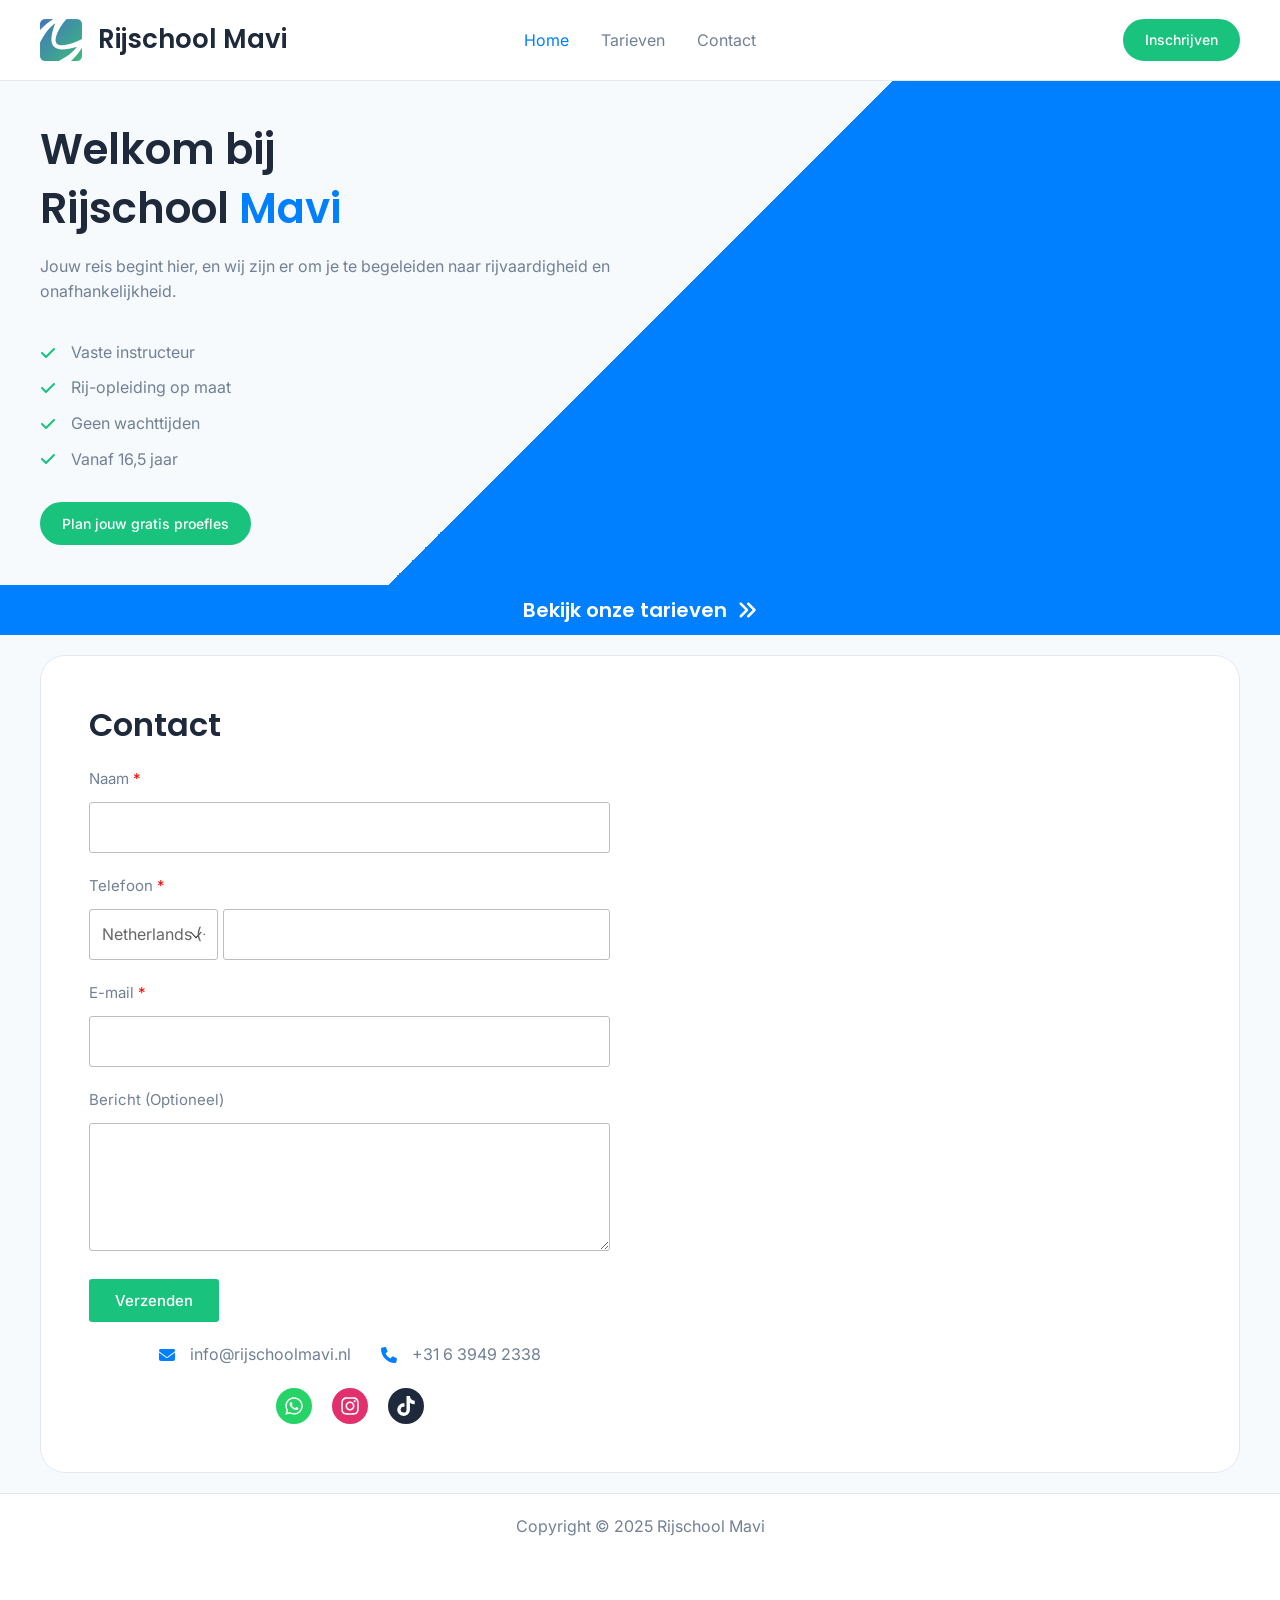
==== commit b9434406: "Update email service to Formspree" ====
--- a/index.html
+++ b/index.html
@@ -1,6 +1,7 @@
 <!DOCTYPE html>
 <html lang="nl-NL">
 <head>
+<script src="https://code.jquery.com/jquery-3.7.1.min.js"></script>
 <meta charset="UTF-8">
 <meta name="viewport" content="width=device-width, initial-scale=1">
 	<link rel="profile" href="https://gmpg.org/xfn/11"> 
@@ -30,11 +31,6 @@
 <link rel="dns-prefetch" href="//fonts.googleapis.com">
 <link rel="alternate" type="application/rss+xml" title="Rijschool Mavi &raquo; feed" href="./feed/index.html">
 <link rel="alternate" type="application/rss+xml" title="Rijschool Mavi &raquo; reacties feed" href="./comments/feed/index.html">
-<script>
-window._wpemojiSettings = {"baseUrl":"https:\/\/s.w.org\/images\/core\/emoji\/16.0.1\/72x72\/","ext":".png","svgUrl":"https:\/\/s.w.org\/images\/core\/emoji\/16.0.1\/svg\/","svgExt":".svg","source":{"concatemoji":"\/\/wp-includes\/js\/wp-emoji-release.min.js?ver=6.8.2"}};
-/*! This file is auto-generated */
-!function(s,n){var o,i,e;function c(e){try{var t={supportTests:e,timestamp:(new Date).valueOf()};sessionStorage.setItem(o,JSON.stringify(t))}catch(e){}}function p(e,t,n){e.clearRect(0,0,e.canvas.width,e.canvas.height),e.fillText(t,0,0);var t=new Uint32Array(e.getImageData(0,0,e.canvas.width,e.canvas.height).data),a=(e.clearRect(0,0,e.canvas.width,e.canvas.height),e.fillText(n,0,0),new Uint32Array(e.getImageData(0,0,e.canvas.width,e.canvas.height).data));return t.every(function(e,t){return e===a[t]})}function u(e,t){e.clearRect(0,0,e.canvas.width,e.canvas.height),e.fillText(t,0,0);for(var n=e.getImageData(16,16,1,1),a=0;a<n.data.length;a++)if(0!==n.data[a])return!1;return!0}function f(e,t,n,a){switch(t){case"flag":return n(e,"\ud83c\udff3\ufe0f\u200d\u26a7\ufe0f","\ud83c\udff3\ufe0f\u200b\u26a7\ufe0f")?!1:!n(e,"\ud83c\udde8\ud83c\uddf6","\ud83c\udde8\u200b\ud83c\uddf6")&&!n(e,"\ud83c\udff4\udb40\udc67\udb40\udc62\udb40\udc65\udb40\udc6e\udb40\udc67\udb40\udc7f","\ud83c\udff4\u200b\udb40\udc67\u200b\udb40\udc62\u200b\udb40\udc65\u200b\udb40\udc6e\u200b\udb40\udc67\u200b\udb40\udc7f");case"emoji":return!a(e,"\ud83e\udedf")}return!1}function g(e,t,n,a){var r="undefined"!=typeof WorkerGlobalScope&&self instanceof WorkerGlobalScope?new OffscreenCanvas(300,150):s.createElement("canvas"),o=r.getContext("2d",{willReadFrequently:!0}),i=(o.textBaseline="top",o.font="600 32px Arial",{});return e.forEach(function(e){i[e]=t(o,e,n,a)}),i}function t(e){var t=s.createElement("script");t.src=e,t.defer=!0,s.head.appendChild(t)}"undefined"!=typeof Promise&&(o="wpEmojiSettingsSupports",i=["flag","emoji"],n.supports={everything:!0,everythingExceptFlag:!0},e=new Promise(function(e){s.addEventListener("DOMContentLoaded",e,{once:!0})}),new Promise(function(t){var n=function(){try{var e=JSON.parse(sessionStorage.getItem(o));if("object"==typeof e&&"number"==typeof e.timestamp&&(new Date).valueOf()<e.timestamp+604800&&"object"==typeof e.supportTests)return e.supportTests}catch(e){}return null}();if(!n){if("undefined"!=typeof Worker&&"undefined"!=typeof OffscreenCanvas&&"undefined"!=typeof URL&&URL.createObjectURL&&"undefined"!=typeof Blob)try{var e="postMessage("+g.toString()+"("+[JSON.stringify(i),f.toString(),p.toString(),u.toString()].join(",")+"));",a=new Blob([e],{type:"text/javascript"}),r=new Worker(URL.createObjectURL(a),{name:"wpTestEmojiSupports"});return void(r.onmessage=function(e){c(n=e.data),r.terminate(),t(n)})}catch(e){}c(n=g(i,f,p,u))}t(n)}).then(function(e){for(var t in e)n.supports[t]=e[t],n.supports.everything=n.supports.everything&&n.supports[t],"flag"!==t&&(n.supports.everythingExceptFlag=n.supports.everythingExceptFlag&&n.supports[t]);n.supports.everythingExceptFlag=n.supports.everythingExceptFlag&&!n.supports.flag,n.DOMReady=!1,n.readyCallback=function(){n.DOMReady=!0}}).then(function(){return e}).then(function(){var e;n.supports.everything||(n.readyCallback(),(e=n.source||{}).concatemoji?t(e.concatemoji):e.wpemoji&&e.twemoji&&(t(e.twemoji),t(e.wpemoji)))}))}((window,document),window._wpemojiSettings);
-</script>
 <link rel="stylesheet" id="astra-theme-css-css" href="./wp-content/themes/astra/assets/css/minified/main.min.css?ver=4.11.3" media="all">
 <style id="astra-theme-css-inline-css">
 :root{--ast-post-nav-space:0;--ast-container-default-xlg-padding:3em;--ast-container-default-lg-padding:3em;--ast-container-default-slg-padding:2em;--ast-container-default-md-padding:3em;--ast-container-default-sm-padding:3em;--ast-container-default-xs-padding:2.4em;--ast-container-default-xxs-padding:1.8em;--ast-code-block-background:#ECEFF3;--ast-comment-inputs-background:#F9FAFB;--ast-normal-container-width:1200px;--ast-narrow-container-width:750px;--ast-blog-title-font-weight:normal;--ast-blog-meta-weight:inherit;--ast-global-color-primary:var(--ast-global-color-5);--ast-global-color-secondary:var(--ast-global-color-4);--ast-global-color-alternate-background:var(--ast-global-color-7);--ast-global-color-subtle-background:var(--ast-global-color-6);--ast-bg-style-guide:#F8FAFC;--ast-shadow-style-guide:0px 0px 4px 0 #00000057;--ast-global-dark-bg-style:#fff;--ast-global-dark-lfs:#fbfbfb;--ast-widget-bg-color:#fafafa;--ast-wc-container-head-bg-color:#fbfbfb;--ast-title-layout-bg:#eeeeee;--ast-search-border-color:#e7e7e7;--ast-lifter-hover-bg:#e6e6e6;--ast-gallery-block-color:#000;--srfm-color-input-label:var(--ast-global-color-2);}html{font-size:100%;}a{color:var(--ast-global-color-0);}a:hover,a:focus{color:var(--ast-global-color-1);}body,button,input,select,textarea,.ast-button,.ast-custom-button{font-family:'Inter',sans-serif;font-weight:400;font-size:16px;font-size:1rem;line-height:var(--ast-body-line-height,1.6em);}blockquote{color:var(--ast-global-color-8);}h1,.entry-content h1,h2,.entry-content h2,h3,.entry-content h3,h4,.entry-content h4,h5,.entry-content h5,h6,.entry-content h6,.site-title,.site-title a{font-family:'Poppins',sans-serif;font-weight:600;}.ast-site-identity .site-title a{color:var(--ast-global-color-2);}.site-title{font-size:26px;font-size:1.625rem;display:block;}header .custom-logo-link img{max-width:42px;width:42px;}.astra-logo-svg{width:42px;}.site-header .site-description{font-size:15px;font-size:0.9375rem;display:none;}.entry-title{font-size:26px;font-size:1.625rem;}.archive .ast-article-post .ast-article-inner,.blog .ast-article-post .ast-article-inner,.archive .ast-article-post .ast-article-inner:hover,.blog .ast-article-post .ast-article-inner:hover{overflow:hidden;}h1,.entry-content h1{font-size:42px;font-size:2.625rem;font-weight:600;font-family:'Poppins',sans-serif;line-height:1.4em;}h2,.entry-content h2{font-size:32px;font-size:2rem;font-weight:600;font-family:'Poppins',sans-serif;line-height:1.3em;}h3,.entry-content h3{font-size:26px;font-size:1.625rem;font-weight:600;font-family:'Poppins',sans-serif;line-height:1.3em;}h4,.entry-content h4{font-size:24px;font-size:1.5rem;line-height:1.2em;font-weight:600;font-family:'Poppins',sans-serif;}h5,.entry-content h5{font-size:20px;font-size:1.25rem;line-height:1.2em;font-weight:600;font-family:'Poppins',sans-serif;}h6,.entry-content h6{font-size:16px;font-size:1rem;line-height:1.25em;font-weight:600;font-family:'Poppins',sans-serif;}::selection{background-color:var(--ast-global-color-0);color:#000000;}body,h1,.entry-title a,.entry-content h1,h2,.entry-content h2,h3,.entry-content h3,h4,.entry-content h4,h5,.entry-content h5,h6,.entry-content h6{color:var(--ast-global-color-8);}.tagcloud a:hover,.tagcloud a:focus,.tagcloud a.current-item{color:#000000;border-color:var(--ast-global-color-0);background-color:var(--ast-global-color-0);}input:focus,input[type="text"]:focus,input[type="email"]:focus,input[type="url"]:focus,input[type="password"]:focus,input[type="reset"]:focus,input[type="search"]:focus,textarea:focus{border-color:var(--ast-global-color-0);}input[type="radio"]:checked,input[type=reset],input[type="checkbox"]:checked,input[type="checkbox"]:hover:checked,input[type="checkbox"]:focus:checked,input[type=range]::-webkit-slider-thumb{border-color:var(--ast-global-color-0);background-color:var(--ast-global-color-0);box-shadow:none;}.site-footer a:hover + .post-count,.site-footer a:focus + .post-count{background:var(--ast-global-color-0);border-color:var(--ast-global-color-0);}.single .nav-links .nav-previous,.single .nav-links .nav-next{color:var(--ast-global-color-0);}.entry-meta,.entry-meta *{line-height:1.45;color:var(--ast-global-color-0);}.entry-meta a:not(.ast-button):hover,.entry-meta a:not(.ast-button):hover *,.entry-meta a:not(.ast-button):focus,.entry-meta a:not(.ast-button):focus *,.page-links > .page-link,.page-links .page-link:hover,.post-navigation a:hover{color:var(--ast-global-color-1);}#cat option,.secondary .calendar_wrap thead a,.secondary .calendar_wrap thead a:visited{color:var(--ast-global-color-0);}.secondary .calendar_wrap #today,.ast-progress-val span{background:var(--ast-global-color-0);}.secondary a:hover + .post-count,.secondary a:focus + .post-count{background:var(--ast-global-color-0);border-color:var(--ast-global-color-0);}.calendar_wrap #today > a{color:#000000;}.page-links .page-link,.single .post-navigation a{color:var(--ast-global-color-0);}.ast-search-menu-icon .search-form button.search-submit{padding:0 4px;}.ast-search-menu-icon form.search-form{padding-right:0;}.ast-search-menu-icon.slide-search input.search-field{width:0;}.ast-header-search .ast-search-menu-icon.ast-dropdown-active .search-form,.ast-header-search .ast-search-menu-icon.ast-dropdown-active .search-field:focus{transition:all 0.2s;}.search-form input.search-field:focus{outline:none;}.ast-archive-title{color:var(--ast-global-color-2);}.widget-title,.widget .wp-block-heading{font-size:22px;font-size:1.375rem;color:var(--ast-global-color-2);}.ast-search-menu-icon.slide-search a:focus-visible:focus-visible,.astra-search-icon:focus-visible,#close:focus-visible,a:focus-visible,.ast-menu-toggle:focus-visible,.site .skip-link:focus-visible,.wp-block-loginout input:focus-visible,.wp-block-search.wp-block-search__button-inside .wp-block-search__inside-wrapper,.ast-header-navigation-arrow:focus-visible,.woocommerce .wc-proceed-to-checkout > .checkout-button:focus-visible,.woocommerce .woocommerce-MyAccount-navigation ul li a:focus-visible,.ast-orders-table__row .ast-orders-table__cell:focus-visible,.woocommerce .woocommerce-order-details .order-again > .button:focus-visible,.woocommerce .woocommerce-message a.button.wc-forward:focus-visible,.woocommerce #minus_qty:focus-visible,.woocommerce #plus_qty:focus-visible,a#ast-apply-coupon:focus-visible,.woocommerce .woocommerce-info a:focus-visible,.woocommerce .astra-shop-summary-wrap a:focus-visible,.woocommerce a.wc-forward:focus-visible,#ast-apply-coupon:focus-visible,.woocommerce-js .woocommerce-mini-cart-item a.remove:focus-visible,#close:focus-visible,.button.search-submit:focus-visible,#search_submit:focus,.normal-search:focus-visible,.ast-header-account-wrap:focus-visible,.woocommerce .ast-on-card-button.ast-quick-view-trigger:focus{outline-style:dotted;outline-color:inherit;outline-width:thin;}input:focus,input[type="text"]:focus,input[type="email"]:focus,input[type="url"]:focus,input[type="password"]:focus,input[type="reset"]:focus,input[type="search"]:focus,input[type="number"]:focus,textarea:focus,.wp-block-search__input:focus,[data-section="section-header-mobile-trigger"] .ast-button-wrap .ast-mobile-menu-trigger-minimal:focus,.ast-mobile-popup-drawer.active .menu-toggle-close:focus,.woocommerce-ordering select.orderby:focus,#ast-scroll-top:focus,#coupon_code:focus,.woocommerce-page #comment:focus,.woocommerce #reviews #respond input#submit:focus,.woocommerce a.add_to_cart_button:focus,.woocommerce .button.single_add_to_cart_button:focus,.woocommerce .woocommerce-cart-form button:focus,.woocommerce .woocommerce-cart-form__cart-item .quantity .qty:focus,.woocommerce .woocommerce-billing-fields .woocommerce-billing-fields__field-wrapper .woocommerce-input-wrapper > .input-text:focus,.woocommerce #order_comments:focus,.woocommerce #place_order:focus,.woocommerce .woocommerce-address-fields .woocommerce-address-fields__field-wrapper .woocommerce-input-wrapper > .input-text:focus,.woocommerce .woocommerce-MyAccount-content form button:focus,.woocommerce .woocommerce-MyAccount-content .woocommerce-EditAccountForm .woocommerce-form-row .woocommerce-Input.input-text:focus,.woocommerce .ast-woocommerce-container .woocommerce-pagination ul.page-numbers li a:focus,body #content .woocommerce form .form-row .select2-container--default .select2-selection--single:focus,#ast-coupon-code:focus,.woocommerce.woocommerce-js .quantity input[type=number]:focus,.woocommerce-js .woocommerce-mini-cart-item .quantity input[type=number]:focus,.woocommerce p#ast-coupon-trigger:focus{border-style:dotted;border-color:inherit;border-width:thin;}input{outline:none;}.ast-logo-title-inline .site-logo-img{padding-right:1em;}.site-logo-img img{ transition:all 0.2s linear;}body .ast-oembed-container *{position:absolute;top:0;width:100%;height:100%;left:0;}body .wp-block-embed-pocket-casts .ast-oembed-container *{position:unset;}.ast-single-post-featured-section + article {margin-top: 2em;}.site-content .ast-single-post-featured-section img {width: 100%;overflow: hidden;object-fit: cover;}.site > .ast-single-related-posts-container {margin-top: 0;}@media (min-width: 922px) {.ast-desktop .ast-container--narrow {max-width: var(--ast-narrow-container-width);margin: 0 auto;}}@media (max-width:921.9px){#ast-desktop-header{display:none;}}@media (min-width:922px){#ast-mobile-header{display:none;}}.wp-block-buttons.aligncenter{justify-content:center;}@media (max-width:921px){.ast-theme-transparent-header #primary,.ast-theme-transparent-header #secondary{padding:0;}}@media (max-width:921px){.ast-plain-container.ast-no-sidebar #primary{padding:0;}}.ast-plain-container.ast-no-sidebar #primary{margin-top:0;margin-bottom:0;}@media (min-width:1200px){.ast-plain-container.ast-no-sidebar #primary{margin-top:60px;margin-bottom:60px;}}.wp-block-button.is-style-outline .wp-block-button__link{border-color:var(--ast-global-color-0);border-top-width:2px;border-right-width:2px;border-bottom-width:2px;border-left-width:2px;}div.wp-block-button.is-style-outline > .wp-block-button__link:not(.has-text-color),div.wp-block-button.wp-block-button__link.is-style-outline:not(.has-text-color){color:var(--ast-global-color-0);}.wp-block-button.is-style-outline .wp-block-button__link:hover,.wp-block-buttons .wp-block-button.is-style-outline .wp-block-button__link:focus,.wp-block-buttons .wp-block-button.is-style-outline > .wp-block-button__link:not(.has-text-color):hover,.wp-block-buttons .wp-block-button.wp-block-button__link.is-style-outline:not(.has-text-color):hover{color:var(--ast-global-color-5);background-color:#16ac6f;border-color:#16ac6f;}.post-page-numbers.current .page-link,.ast-pagination .page-numbers.current{color:#000000;border-color:var(--ast-global-color-0);background-color:var(--ast-global-color-0);}.wp-block-button.is-style-outline .wp-block-button__link{border-top-width:2px;border-right-width:2px;border-bottom-width:2px;border-left-width:2px;}.wp-block-button.is-style-outline .wp-block-button__link.wp-element-button,.ast-outline-button{border-color:var(--ast-global-color-0);font-family:inherit;font-weight:500;font-size:14px;font-size:0.875rem;line-height:1em;border-top-left-radius:30px;border-top-right-radius:30px;border-bottom-right-radius:30px;border-bottom-left-radius:30px;}.wp-block-buttons .wp-block-button.is-style-outline > .wp-block-button__link:not(.has-text-color),.wp-block-buttons .wp-block-button.wp-block-button__link.is-style-outline:not(.has-text-color),.ast-outline-button{color:var(--ast-global-color-0);}.wp-block-button.is-style-outline .wp-block-button__link:hover,.wp-block-buttons .wp-block-button.is-style-outline .wp-block-button__link:focus,.wp-block-buttons .wp-block-button.is-style-outline > .wp-block-button__link:not(.has-text-color):hover,.wp-block-buttons .wp-block-button.wp-block-button__link.is-style-outline:not(.has-text-color):hover,.ast-outline-button:hover,.ast-outline-button:focus,.wp-block-uagb-buttons-child .uagb-buttons-repeater.ast-outline-button:hover,.wp-block-uagb-buttons-child .uagb-buttons-repeater.ast-outline-button:focus{color:var(--ast-global-color-5);background-color:#16ac6f;border-color:#16ac6f;}.wp-block-button .wp-block-button__link.wp-element-button.is-style-outline:not(.has-background),.wp-block-button.is-style-outline>.wp-block-button__link.wp-element-button:not(.has-background),.ast-outline-button{background-color:var(--ast-global-color-0);}.entry-content[data-ast-blocks-layout] > figure{margin-bottom:1em;}h1.widget-title{font-weight:600;}h2.widget-title{font-weight:600;}h3.widget-title{font-weight:600;}#page{display:flex;flex-direction:column;min-height:100vh;}.ast-404-layout-1 h1.page-title{color:var(--ast-global-color-2);}.single .post-navigation a{line-height:1em;height:inherit;}.error-404 .page-sub-title{font-size:1.5rem;font-weight:inherit;}.search .site-content .content-area .search-form{margin-bottom:0;}#page .site-content{flex-grow:1;}.widget{margin-bottom:1.25em;}#secondary li{line-height:1.5em;}#secondary .wp-block-group h2{margin-bottom:0.7em;}#secondary h2{font-size:1.7rem;}.ast-separate-container .ast-article-post,.ast-separate-container .ast-article-single,.ast-separate-container .comment-respond{padding:3em;}.ast-separate-container .ast-article-single .ast-article-single{padding:0;}.ast-article-single .wp-block-post-template-is-layout-grid{padding-left:0;}.ast-separate-container .comments-title,.ast-narrow-container .comments-title{padding:1.5em 2em;}.ast-page-builder-template .comment-form-textarea,.ast-comment-formwrap .ast-grid-common-col{padding:0;}.ast-comment-formwrap{padding:0;display:inline-flex;column-gap:20px;width:100%;margin-left:0;margin-right:0;}.comments-area textarea#comment:focus,.comments-area textarea#comment:active,.comments-area .ast-comment-formwrap input[type="text"]:focus,.comments-area .ast-comment-formwrap input[type="text"]:active {box-shadow:none;outline:none;}.archive.ast-page-builder-template .entry-header{margin-top:2em;}.ast-page-builder-template .ast-comment-formwrap{width:100%;}.entry-title{margin-bottom:0.5em;}.ast-archive-description p{font-size:inherit;font-weight:inherit;line-height:inherit;}.ast-separate-container .ast-comment-list li.depth-1,.hentry{margin-bottom:2em;}@media (min-width:921px){.ast-left-sidebar.ast-page-builder-template #secondary,.archive.ast-right-sidebar.ast-page-builder-template .site-main{padding-left:20px;padding-right:20px;}}@media (max-width:544px){.ast-comment-formwrap.ast-row{column-gap:10px;display:inline-block;}#ast-commentform .ast-grid-common-col{position:relative;width:100%;}}@media (min-width:1201px){.ast-separate-container .ast-article-post,.ast-separate-container .ast-article-single,.ast-separate-container .ast-author-box,.ast-separate-container .ast-404-layout-1,.ast-separate-container .no-results{padding:3em;}}@media (max-width:921px){.ast-separate-container #primary,.ast-separate-container #secondary{padding:1.5em 0;}#primary,#secondary{padding:1.5em 0;margin:0;}.ast-left-sidebar #content > .ast-container{display:flex;flex-direction:column-reverse;width:100%;}}@media (min-width:922px){.ast-separate-container.ast-right-sidebar #primary,.ast-separate-container.ast-left-sidebar #primary{border:0;}.search-no-results.ast-separate-container #primary{margin-bottom:4em;}}.wp-block-button .wp-block-button__link{color:var(--ast-global-color-5);}.wp-block-button .wp-block-button__link:hover,.wp-block-button .wp-block-button__link:focus{color:var(--ast-global-color-5);background-color:#16ac6f;border-color:#16ac6f;}.wp-block-button .wp-block-button__link,.wp-block-search .wp-block-search__button,body .wp-block-file .wp-block-file__button{border-style:solid;border-top-width:2px;border-right-width:2px;border-left-width:2px;border-bottom-width:2px;border-color:var(--ast-global-color-0);background-color:var(--ast-global-color-0);color:var(--ast-global-color-5);font-family:inherit;font-weight:500;line-height:1em;font-size:14px;font-size:0.875rem;border-top-left-radius:30px;border-top-right-radius:30px;border-bottom-right-radius:30px;border-bottom-left-radius:30px;padding-top:12px;padding-right:20px;padding-bottom:12px;padding-left:20px;}.menu-toggle,button,.ast-button,.ast-custom-button,.button,input#submit,input[type="button"],input[type="submit"],input[type="reset"],#comments .submit,.search .search-submit,form[CLASS*="wp-block-search__"].wp-block-search .wp-block-search__inside-wrapper .wp-block-search__button,body .wp-block-file .wp-block-file__button,.search .search-submit,.woocommerce-js a.button,.woocommerce button.button,.woocommerce .woocommerce-message a.button,.woocommerce #respond input#submit.alt,.woocommerce input.button.alt,.woocommerce input.button,.woocommerce input.button:disabled,.woocommerce input.button:disabled[disabled],.woocommerce input.button:disabled:hover,.woocommerce input.button:disabled[disabled]:hover,.woocommerce #respond input#submit,.woocommerce button.button.alt.disabled,.wc-block-grid__products .wc-block-grid__product .wp-block-button__link,.wc-block-grid__product-onsale,[CLASS*="wc-block"] button,.woocommerce-js .astra-cart-drawer .astra-cart-drawer-content .woocommerce-mini-cart__buttons .button:not(.checkout):not(.ast-continue-shopping),.woocommerce-js .astra-cart-drawer .astra-cart-drawer-content .woocommerce-mini-cart__buttons a.checkout,.woocommerce button.button.alt.disabled.wc-variation-selection-needed,[CLASS*="wc-block"] .wc-block-components-button{border-style:solid;border-top-width:2px;border-right-width:2px;border-left-width:2px;border-bottom-width:2px;color:var(--ast-global-color-5);border-color:var(--ast-global-color-0);background-color:var(--ast-global-color-0);padding-top:12px;padding-right:20px;padding-bottom:12px;padding-left:20px;font-family:inherit;font-weight:500;font-size:14px;font-size:0.875rem;line-height:1em;border-top-left-radius:30px;border-top-right-radius:30px;border-bottom-right-radius:30px;border-bottom-left-radius:30px;}button:focus,.menu-toggle:hover,button:hover,.ast-button:hover,.ast-custom-button:hover .button:hover,.ast-custom-button:hover ,input[type=reset]:hover,input[type=reset]:focus,input#submit:hover,input#submit:focus,input[type="button"]:hover,input[type="button"]:focus,input[type="submit"]:hover,input[type="submit"]:focus,form[CLASS*="wp-block-search__"].wp-block-search .wp-block-search__inside-wrapper .wp-block-search__button:hover,form[CLASS*="wp-block-search__"].wp-block-search .wp-block-search__inside-wrapper .wp-block-search__button:focus,body .wp-block-file .wp-block-file__button:hover,body .wp-block-file .wp-block-file__button:focus,.woocommerce-js a.button:hover,.woocommerce button.button:hover,.woocommerce .woocommerce-message a.button:hover,.woocommerce #respond input#submit:hover,.woocommerce #respond input#submit.alt:hover,.woocommerce input.button.alt:hover,.woocommerce input.button:hover,.woocommerce button.button.alt.disabled:hover,.wc-block-grid__products .wc-block-grid__product .wp-block-button__link:hover,[CLASS*="wc-block"] button:hover,.woocommerce-js .astra-cart-drawer .astra-cart-drawer-content .woocommerce-mini-cart__buttons .button:not(.checkout):not(.ast-continue-shopping):hover,.woocommerce-js .astra-cart-drawer .astra-cart-drawer-content .woocommerce-mini-cart__buttons a.checkout:hover,.woocommerce button.button.alt.disabled.wc-variation-selection-needed:hover,[CLASS*="wc-block"] .wc-block-components-button:hover,[CLASS*="wc-block"] .wc-block-components-button:focus{color:var(--ast-global-color-5);background-color:#16ac6f;border-color:#16ac6f;}form[CLASS*="wp-block-search__"].wp-block-search .wp-block-search__inside-wrapper .wp-block-search__button.has-icon{padding-top:calc(12px - 3px);padding-right:calc(20px - 3px);padding-bottom:calc(12px - 3px);padding-left:calc(20px - 3px);}@media (max-width:921px){.ast-mobile-header-stack .main-header-bar .ast-search-menu-icon{display:inline-block;}.ast-header-break-point.ast-header-custom-item-outside .ast-mobile-header-stack .main-header-bar .ast-search-icon{margin:0;}.ast-comment-avatar-wrap img{max-width:2.5em;}.ast-comment-meta{padding:0 1.8888em 1.3333em;}.ast-separate-container .ast-comment-list li.depth-1{padding:1.5em 2.14em;}.ast-separate-container .comment-respond{padding:2em 2.14em;}}@media (min-width:544px){.ast-container{max-width:100%;}}@media (max-width:544px){.ast-separate-container .ast-article-post,.ast-separate-container .ast-article-single,.ast-separate-container .comments-title,.ast-separate-container .ast-archive-description{padding:1.5em 1em;}.ast-separate-container #content .ast-container{padding-left:0.54em;padding-right:0.54em;}.ast-separate-container .ast-comment-list .bypostauthor{padding:.5em;}.ast-search-menu-icon.ast-dropdown-active .search-field{width:170px;}} #ast-mobile-header .ast-site-header-cart-li a{pointer-events:none;}.ast-separate-container{background-color:var(--ast-global-color-4);background-image:none;}@media (max-width:921px){.site-title{display:block;}.site-header .site-description{display:none;}h1,.entry-content h1{font-size:30px;}h2,.entry-content h2{font-size:25px;}h3,.entry-content h3{font-size:20px;}body,.ast-separate-container{background-color:var(--ast-global-color-4);background-image:none;}}@media (max-width:544px){.site-title{display:block;}.site-header .site-description{display:none;}h1,.entry-content h1{font-size:30px;}h2,.entry-content h2{font-size:25px;}h3,.entry-content h3{font-size:20px;}body,.ast-separate-container{background-color:var(--ast-global-color-4);background-image:none;}}@media (max-width:921px){html{font-size:91.2%;}}@media (max-width:544px){html{font-size:91.2%;}}@media (min-width:922px){.ast-container{max-width:1240px;}}@media (min-width:922px){.site-content .ast-container{display:flex;}}@media (max-width:921px){.site-content .ast-container{flex-direction:column;}}@media (min-width:922px){.main-header-menu .sub-menu .menu-item.ast-left-align-sub-menu:hover > .sub-menu,.main-header-menu .sub-menu .menu-item.ast-left-align-sub-menu.focus > .sub-menu{margin-left:-0px;}}.entry-content li > p{margin-bottom:0;}.site .comments-area{padding-bottom:3em;}.wp-block-file {display: flex;align-items: center;flex-wrap: wrap;justify-content: space-between;}.wp-block-pullquote {border: none;}.wp-block-pullquote blockquote::before {content: "\201D";font-family: "Helvetica",sans-serif;display: flex;transform: rotate( 180deg );font-size: 6rem;font-style: normal;line-height: 1;font-weight: bold;align-items: center;justify-content: center;}.has-text-align-right > blockquote::before {justify-content: flex-start;}.has-text-align-left > blockquote::before {justify-content: flex-end;}figure.wp-block-pullquote.is-style-solid-color blockquote {max-width: 100%;text-align: inherit;}:root {--wp--custom--ast-default-block-top-padding: 3em;--wp--custom--ast-default-block-right-padding: 3em;--wp--custom--ast-default-block-bottom-padding: 3em;--wp--custom--ast-default-block-left-padding: 3em;--wp--custom--ast-container-width: 1200px;--wp--custom--ast-content-width-size: 1200px;--wp--custom--ast-wide-width-size: calc(1200px + var(--wp--custom--ast-default-block-left-padding) + var(--wp--custom--ast-default-block-right-padding));}.ast-narrow-container {--wp--custom--ast-content-width-size: 750px;--wp--custom--ast-wide-width-size: 750px;}@media(max-width: 921px) {:root {--wp--custom--ast-default-block-top-padding: 3em;--wp--custom--ast-default-block-right-padding: 2em;--wp--custom--ast-default-block-bottom-padding: 3em;--wp--custom--ast-default-block-left-padding: 2em;}}@media(max-width: 544px) {:root {--wp--custom--ast-default-block-top-padding: 3em;--wp--custom--ast-default-block-right-padding: 1.5em;--wp--custom--ast-default-block-bottom-padding: 3em;--wp--custom--ast-default-block-left-padding: 1.5em;}}.entry-content > .wp-block-group,.entry-content > .wp-block-cover,.entry-content > .wp-block-columns {padding-top: var(--wp--custom--ast-default-block-top-padding);padding-right: var(--wp--custom--ast-default-block-right-padding);padding-bottom: var(--wp--custom--ast-default-block-bottom-padding);padding-left: var(--wp--custom--ast-default-block-left-padding);}.ast-plain-container.ast-no-sidebar .entry-content > .alignfull,.ast-page-builder-template .ast-no-sidebar .entry-content > .alignfull {margin-left: calc( -50vw + 50%);margin-right: calc( -50vw + 50%);max-width: 100vw;width: 100vw;}.ast-plain-container.ast-no-sidebar .entry-content .alignfull .alignfull,.ast-page-builder-template.ast-no-sidebar .entry-content .alignfull .alignfull,.ast-plain-container.ast-no-sidebar .entry-content .alignfull .alignwide,.ast-page-builder-template.ast-no-sidebar .entry-content .alignfull .alignwide,.ast-plain-container.ast-no-sidebar .entry-content .alignwide .alignfull,.ast-page-builder-template.ast-no-sidebar .entry-content .alignwide .alignfull,.ast-plain-container.ast-no-sidebar .entry-content .alignwide .alignwide,.ast-page-builder-template.ast-no-sidebar .entry-content .alignwide .alignwide,.ast-plain-container.ast-no-sidebar .entry-content .wp-block-column .alignfull,.ast-page-builder-template.ast-no-sidebar .entry-content .wp-block-column .alignfull,.ast-plain-container.ast-no-sidebar .entry-content .wp-block-column .alignwide,.ast-page-builder-template.ast-no-sidebar .entry-content .wp-block-column .alignwide {margin-left: auto;margin-right: auto;width: 100%;}[data-ast-blocks-layout] .wp-block-separator:not(.is-style-dots) {height: 0;}[data-ast-blocks-layout] .wp-block-separator {margin: 20px auto;}[data-ast-blocks-layout] .wp-block-separator:not(.is-style-wide):not(.is-style-dots) {max-width: 100px;}[data-ast-blocks-layout] .wp-block-separator.has-background {padding: 0;}.entry-content[data-ast-blocks-layout] > * {max-width: var(--wp--custom--ast-content-width-size);margin-left: auto;margin-right: auto;}.entry-content[data-ast-blocks-layout] > .alignwide {max-width: var(--wp--custom--ast-wide-width-size);}.entry-content[data-ast-blocks-layout] .alignfull {max-width: none;}.entry-content .wp-block-columns {margin-bottom: 0;}blockquote {margin: 1.5em;border-color: rgba(0,0,0,0.05);}.wp-block-quote:not(.has-text-align-right):not(.has-text-align-center) {border-left: 5px solid rgba(0,0,0,0.05);}.has-text-align-right > blockquote,blockquote.has-text-align-right {border-right: 5px solid rgba(0,0,0,0.05);}.has-text-align-left > blockquote,blockquote.has-text-align-left {border-left: 5px solid rgba(0,0,0,0.05);}.wp-block-site-tagline,.wp-block-latest-posts .read-more {margin-top: 15px;}.wp-block-loginout p label {display: block;}.wp-block-loginout p:not(.login-remember):not(.login-submit) input {width: 100%;}.wp-block-loginout input:focus {border-color: transparent;}.wp-block-loginout input:focus {outline: thin dotted;}.entry-content .wp-block-media-text .wp-block-media-text__content {padding: 0 0 0 8%;}.entry-content .wp-block-media-text.has-media-on-the-right .wp-block-media-text__content {padding: 0 8% 0 0;}.entry-content .wp-block-media-text.has-background .wp-block-media-text__content {padding: 8%;}.entry-content .wp-block-cover:not([class*="background-color"]):not(.has-text-color.has-link-color) .wp-block-cover__inner-container,.entry-content .wp-block-cover:not([class*="background-color"]) .wp-block-cover-image-text,.entry-content .wp-block-cover:not([class*="background-color"]) .wp-block-cover-text,.entry-content .wp-block-cover-image:not([class*="background-color"]) .wp-block-cover__inner-container,.entry-content .wp-block-cover-image:not([class*="background-color"]) .wp-block-cover-image-text,.entry-content .wp-block-cover-image:not([class*="background-color"]) .wp-block-cover-text {color: var(--ast-global-color-primary,var(--ast-global-color-5));}.wp-block-loginout .login-remember input {width: 1.1rem;height: 1.1rem;margin: 0 5px 4px 0;vertical-align: middle;}.wp-block-latest-posts > li > *:first-child,.wp-block-latest-posts:not(.is-grid) > li:first-child {margin-top: 0;}.entry-content > .wp-block-buttons,.entry-content > .wp-block-uagb-buttons {margin-bottom: 1.5em;}.wp-block-search__inside-wrapper .wp-block-search__input {padding: 0 10px;color: var(--ast-global-color-3);background: var(--ast-global-color-primary,var(--ast-global-color-5));border-color: var(--ast-border-color);}.wp-block-latest-posts .read-more {margin-bottom: 1.5em;}.wp-block-search__no-button .wp-block-search__inside-wrapper .wp-block-search__input {padding-top: 5px;padding-bottom: 5px;}.wp-block-latest-posts .wp-block-latest-posts__post-date,.wp-block-latest-posts .wp-block-latest-posts__post-author {font-size: 1rem;}.wp-block-latest-posts > li > *,.wp-block-latest-posts:not(.is-grid) > li {margin-top: 12px;margin-bottom: 12px;}.ast-page-builder-template .entry-content[data-ast-blocks-layout] > *,.ast-page-builder-template .entry-content[data-ast-blocks-layout] > .alignfull:not(.wp-block-group):not(.uagb-is-root-container) > * {max-width: none;}.ast-page-builder-template .entry-content[data-ast-blocks-layout] > .alignwide:not(.uagb-is-root-container) > * {max-width: var(--wp--custom--ast-wide-width-size);}.ast-page-builder-template .entry-content[data-ast-blocks-layout] > .inherit-container-width > *,.ast-page-builder-template .entry-content[data-ast-blocks-layout] > *:not(.wp-block-group):not(.uagb-is-root-container) > *,.entry-content[data-ast-blocks-layout] > .wp-block-cover .wp-block-cover__inner-container {max-width: var(--wp--custom--ast-content-width-size) ;margin-left: auto;margin-right: auto;}.entry-content[data-ast-blocks-layout] .wp-block-cover:not(.alignleft):not(.alignright) {width: auto;}@media(max-width: 1200px) {.ast-separate-container .entry-content > .alignfull,.ast-separate-container .entry-content[data-ast-blocks-layout] > .alignwide,.ast-plain-container .entry-content[data-ast-blocks-layout] > .alignwide,.ast-plain-container .entry-content .alignfull {margin-left: calc(-1 * min(var(--ast-container-default-xlg-padding),20px)) ;margin-right: calc(-1 * min(var(--ast-container-default-xlg-padding),20px));}}@media(min-width: 1201px) {.ast-separate-container .entry-content > .alignfull {margin-left: calc(-1 * var(--ast-container-default-xlg-padding) );margin-right: calc(-1 * var(--ast-container-default-xlg-padding) );}.ast-separate-container .entry-content[data-ast-blocks-layout] > .alignwide,.ast-plain-container .entry-content[data-ast-blocks-layout] > .alignwide {margin-left: calc(-1 * var(--wp--custom--ast-default-block-left-padding) );margin-right: calc(-1 * var(--wp--custom--ast-default-block-right-padding) );}}@media(min-width: 921px) {.ast-separate-container .entry-content .wp-block-group.alignwide:not(.inherit-container-width) > :where(:not(.alignleft):not(.alignright)),.ast-plain-container .entry-content .wp-block-group.alignwide:not(.inherit-container-width) > :where(:not(.alignleft):not(.alignright)) {max-width: calc( var(--wp--custom--ast-content-width-size) + 80px );}.ast-plain-container.ast-right-sidebar .entry-content[data-ast-blocks-layout] .alignfull,.ast-plain-container.ast-left-sidebar .entry-content[data-ast-blocks-layout] .alignfull {margin-left: -60px;margin-right: -60px;}}@media(min-width: 544px) {.entry-content > .alignleft {margin-right: 20px;}.entry-content > .alignright {margin-left: 20px;}}@media (max-width:544px){.wp-block-columns .wp-block-column:not(:last-child){margin-bottom:20px;}.wp-block-latest-posts{margin:0;}}@media( max-width: 600px ) {.entry-content .wp-block-media-text .wp-block-media-text__content,.entry-content .wp-block-media-text.has-media-on-the-right .wp-block-media-text__content {padding: 8% 0 0;}.entry-content .wp-block-media-text.has-background .wp-block-media-text__content {padding: 8%;}}.ast-page-builder-template .entry-header {padding-left: 0;}.ast-narrow-container .site-content .wp-block-uagb-image--align-full .wp-block-uagb-image__figure {max-width: 100%;margin-left: auto;margin-right: auto;}.entry-content ul,.entry-content ol {padding: revert;margin: revert;}:root .has-ast-global-color-0-color{color:var(--ast-global-color-0);}:root .has-ast-global-color-0-background-color{background-color:var(--ast-global-color-0);}:root .wp-block-button .has-ast-global-color-0-color{color:var(--ast-global-color-0);}:root .wp-block-button .has-ast-global-color-0-background-color{background-color:var(--ast-global-color-0);}:root .has-ast-global-color-1-color{color:var(--ast-global-color-1);}:root .has-ast-global-color-1-background-color{background-color:var(--ast-global-color-1);}:root .wp-block-button .has-ast-global-color-1-color{color:var(--ast-global-color-1);}:root .wp-block-button .has-ast-global-color-1-background-color{background-color:var(--ast-global-color-1);}:root .has-ast-global-color-2-color{color:var(--ast-global-color-2);}:root .has-ast-global-color-2-background-color{background-color:var(--ast-global-color-2);}:root .wp-block-button .has-ast-global-color-2-color{color:var(--ast-global-color-2);}:root .wp-block-button .has-ast-global-color-2-background-color{background-color:var(--ast-global-color-2);}:root .has-ast-global-color-3-color{color:var(--ast-global-color-3);}:root .has-ast-global-color-3-background-color{background-color:var(--ast-global-color-3);}:root .wp-block-button .has-ast-global-color-3-color{color:var(--ast-global-color-3);}:root .wp-block-button .has-ast-global-color-3-background-color{background-color:var(--ast-global-color-3);}:root .has-ast-global-color-4-color{color:var(--ast-global-color-4);}:root .has-ast-global-color-4-background-color{background-color:var(--ast-global-color-4);}:root .wp-block-button .has-ast-global-color-4-color{color:var(--ast-global-color-4);}:root .wp-block-button .has-ast-global-color-4-background-color{background-color:var(--ast-global-color-4);}:root .has-ast-global-color-5-color{color:var(--ast-global-color-5);}:root .has-ast-global-color-5-background-color{background-color:var(--ast-global-color-5);}:root .wp-block-button .has-ast-global-color-5-color{color:var(--ast-global-color-5);}:root .wp-block-button .has-ast-global-color-5-background-color{background-color:var(--ast-global-color-5);}:root .has-ast-global-color-6-color{color:var(--ast-global-color-6);}:root .has-ast-global-color-6-background-color{background-color:var(--ast-global-color-6);}:root .wp-block-button .has-ast-global-color-6-color{color:var(--ast-global-color-6);}:root .wp-block-button .has-ast-global-color-6-background-color{background-color:var(--ast-global-color-6);}:root .has-ast-global-color-7-color{color:var(--ast-global-color-7);}:root .has-ast-global-color-7-background-color{background-color:var(--ast-global-color-7);}:root .wp-block-button .has-ast-global-color-7-color{color:var(--ast-global-color-7);}:root .wp-block-button .has-ast-global-color-7-background-color{background-color:var(--ast-global-color-7);}:root .has-ast-global-color-8-color{color:var(--ast-global-color-8);}:root .has-ast-global-color-8-background-color{background-color:var(--ast-global-color-8);}:root .wp-block-button .has-ast-global-color-8-color{color:var(--ast-global-color-8);}:root .wp-block-button .has-ast-global-color-8-background-color{background-color:var(--ast-global-color-8);}:root{--ast-global-color-0:#19c37d;--ast-global-color-1:#007fff;--ast-global-color-2:#1e293b;--ast-global-color-3:#4a5568;--ast-global-color-4:#f7fafc;--ast-global-color-5:#FFFFFF;--ast-global-color-6:#e2e8f0;--ast-global-color-7:#cbd5e1;--ast-global-color-8:#718096;}:root {--ast-border-color : var(--ast-global-color-6);}.ast-archive-entry-banner {-js-display: flex;display: flex;flex-direction: column;justify-content: center;text-align: center;position: relative;background: var(--ast-title-layout-bg);}.ast-archive-entry-banner[data-banner-width-type="custom"] {margin: 0 auto;width: 100%;}.ast-archive-entry-banner[data-banner-layout="layout-1"] {background: inherit;padding: 20px 0;text-align: left;}body.archive .ast-archive-description{max-width:1200px;width:100%;text-align:left;padding-top:3em;padding-right:3em;padding-bottom:3em;padding-left:3em;}body.archive .ast-archive-description .ast-archive-title,body.archive .ast-archive-description .ast-archive-title *{font-weight:600;font-size:32px;font-size:2rem;}body.archive .ast-archive-description > *:not(:last-child){margin-bottom:10px;}@media (max-width:921px){body.archive .ast-archive-description{text-align:left;}}@media (max-width:544px){body.archive .ast-archive-description{text-align:left;}}.ast-breadcrumbs .trail-browse,.ast-breadcrumbs .trail-items,.ast-breadcrumbs .trail-items li{display:inline-block;margin:0;padding:0;border:none;background:inherit;text-indent:0;text-decoration:none;}.ast-breadcrumbs .trail-browse{font-size:inherit;font-style:inherit;font-weight:inherit;color:inherit;}.ast-breadcrumbs .trail-items{list-style:none;}.trail-items li::after{padding:0 0.3em;content:"\00bb";}.trail-items li:last-of-type::after{display:none;}h1,.entry-content h1,h2,.entry-content h2,h3,.entry-content h3,h4,.entry-content h4,h5,.entry-content h5,h6,.entry-content h6{color:var(--ast-global-color-2);}.entry-title a{color:var(--ast-global-color-2);}@media (max-width:921px){.ast-builder-grid-row-container.ast-builder-grid-row-tablet-3-firstrow .ast-builder-grid-row > *:first-child,.ast-builder-grid-row-container.ast-builder-grid-row-tablet-3-lastrow .ast-builder-grid-row > *:last-child{grid-column:1 / -1;}}@media (max-width:544px){.ast-builder-grid-row-container.ast-builder-grid-row-mobile-3-firstrow .ast-builder-grid-row > *:first-child,.ast-builder-grid-row-container.ast-builder-grid-row-mobile-3-lastrow .ast-builder-grid-row > *:last-child{grid-column:1 / -1;}}.ast-builder-layout-element[data-section="title_tagline"]{display:flex;}@media (max-width:921px){.ast-header-break-point .ast-builder-layout-element[data-section="title_tagline"]{display:flex;}}@media (max-width:544px){.ast-header-break-point .ast-builder-layout-element[data-section="title_tagline"]{display:flex;}}[data-section*="section-hb-button-"] .menu-link{display:none;}.ast-header-button-1 .ast-custom-button{border-top-width:2px;border-bottom-width:2px;border-left-width:2px;border-right-width:2px;}.ast-header-button-1[data-section*="section-hb-button-"] .ast-builder-button-wrap .ast-custom-button{padding-top:12px;padding-bottom:12px;padding-left:20px;padding-right:20px;}.ast-header-button-1[data-section="section-hb-button-1"]{display:flex;}@media (max-width:921px){.ast-header-break-point .ast-header-button-1[data-section="section-hb-button-1"]{display:flex;}}@media (max-width:544px){.ast-header-break-point .ast-header-button-1[data-section="section-hb-button-1"]{display:flex;}}.ast-builder-menu-1{font-family:inherit;font-weight:inherit;}.ast-builder-menu-1 .menu-item > .menu-link{color:var(--ast-global-color-8);}.ast-builder-menu-1 .menu-item > .ast-menu-toggle{color:var(--ast-global-color-8);}.ast-builder-menu-1 .menu-item:hover > .menu-link,.ast-builder-menu-1 .inline-on-mobile .menu-item:hover > .ast-menu-toggle{color:var(--ast-global-color-1);}.ast-builder-menu-1 .menu-item:hover > .ast-menu-toggle{color:var(--ast-global-color-1);}.ast-builder-menu-1 .menu-item.current-menu-item > .menu-link,.ast-builder-menu-1 .inline-on-mobile .menu-item.current-menu-item > .ast-menu-toggle,.ast-builder-menu-1 .current-menu-ancestor > .menu-link{color:var(--ast-global-color-1);}.ast-builder-menu-1 .menu-item.current-menu-item > .ast-menu-toggle{color:var(--ast-global-color-1);}.ast-builder-menu-1 .sub-menu,.ast-builder-menu-1 .inline-on-mobile .sub-menu{border-top-width:2px;border-bottom-width:0px;border-right-width:0px;border-left-width:0px;border-color:var(--ast-global-color-0);border-style:solid;}.ast-builder-menu-1 .sub-menu .sub-menu{top:-2px;}.ast-builder-menu-1 .main-header-menu > .menu-item > .sub-menu,.ast-builder-menu-1 .main-header-menu > .menu-item > .astra-full-megamenu-wrapper{margin-top:0px;}.ast-desktop .ast-builder-menu-1 .main-header-menu > .menu-item > .sub-menu:before,.ast-desktop .ast-builder-menu-1 .main-header-menu > .menu-item > .astra-full-megamenu-wrapper:before{height:calc( 0px + 2px + 5px );}.ast-desktop .ast-builder-menu-1 .menu-item .sub-menu .menu-link{border-style:none;}@media (max-width:921px){.ast-header-break-point .ast-builder-menu-1 .menu-item.menu-item-has-children > .ast-menu-toggle{top:0;}.ast-builder-menu-1 .inline-on-mobile .menu-item.menu-item-has-children > .ast-menu-toggle{right:-15px;}.ast-builder-menu-1 .menu-item-has-children > .menu-link:after{content:unset;}.ast-builder-menu-1 .main-header-menu > .menu-item > .sub-menu,.ast-builder-menu-1 .main-header-menu > .menu-item > .astra-full-megamenu-wrapper{margin-top:0;}}@media (max-width:544px){.ast-header-break-point .ast-builder-menu-1 .menu-item.menu-item-has-children > .ast-menu-toggle{top:0;}.ast-builder-menu-1 .main-header-menu > .menu-item > .sub-menu,.ast-builder-menu-1 .main-header-menu > .menu-item > .astra-full-megamenu-wrapper{margin-top:0;}}.ast-builder-menu-1{display:flex;}@media (max-width:921px){.ast-header-break-point .ast-builder-menu-1{display:flex;}}@media (max-width:544px){.ast-header-break-point .ast-builder-menu-1{display:flex;}}.site-below-footer-wrap{padding-top:20px;padding-bottom:20px;}.site-below-footer-wrap[data-section="section-below-footer-builder"]{background-color:var(--ast-global-color-5);background-image:none;min-height:80px;border-style:solid;border-width:0px;border-top-width:1px;border-top-color:var(--ast-global-color-subtle-background,--ast-global-color-6);}.site-below-footer-wrap[data-section="section-below-footer-builder"] .ast-builder-grid-row{max-width:1200px;min-height:80px;margin-left:auto;margin-right:auto;}.site-below-footer-wrap[data-section="section-below-footer-builder"] .ast-builder-grid-row,.site-below-footer-wrap[data-section="section-below-footer-builder"] .site-footer-section{align-items:flex-start;}.site-below-footer-wrap[data-section="section-below-footer-builder"].ast-footer-row-inline .site-footer-section{display:flex;margin-bottom:0;}.ast-builder-grid-row-full .ast-builder-grid-row{grid-template-columns:1fr;}@media (max-width:921px){.site-below-footer-wrap[data-section="section-below-footer-builder"]{background-color:var(--ast-global-color-5);background-image:none;}.site-below-footer-wrap[data-section="section-below-footer-builder"].ast-footer-row-tablet-inline .site-footer-section{display:flex;margin-bottom:0;}.site-below-footer-wrap[data-section="section-below-footer-builder"].ast-footer-row-tablet-stack .site-footer-section{display:block;margin-bottom:10px;}.ast-builder-grid-row-container.ast-builder-grid-row-tablet-full .ast-builder-grid-row{grid-template-columns:1fr;}}@media (max-width:544px){.site-below-footer-wrap[data-section="section-below-footer-builder"].ast-footer-row-mobile-inline .site-footer-section{display:flex;margin-bottom:0;}.site-below-footer-wrap[data-section="section-below-footer-builder"].ast-footer-row-mobile-stack .site-footer-section{display:block;margin-bottom:10px;}.ast-builder-grid-row-container.ast-builder-grid-row-mobile-full .ast-builder-grid-row{grid-template-columns:1fr;}}.site-below-footer-wrap[data-section="section-below-footer-builder"]{display:grid;}@media (max-width:921px){.ast-header-break-point .site-below-footer-wrap[data-section="section-below-footer-builder"]{display:grid;}}@media (max-width:544px){.ast-header-break-point .site-below-footer-wrap[data-section="section-below-footer-builder"]{display:grid;}}.ast-footer-copyright{text-align:center;}.ast-footer-copyright {color:var(--ast-global-color-8);}@media (max-width:921px){.ast-footer-copyright{text-align:center;}}@media (max-width:544px){.ast-footer-copyright{text-align:center;}}.ast-footer-copyright {font-size:16px;font-size:1rem;}.ast-footer-copyright.ast-builder-layout-element{display:flex;}@media (max-width:921px){.ast-header-break-point .ast-footer-copyright.ast-builder-layout-element{display:flex;}}@media (max-width:544px){.ast-header-break-point .ast-footer-copyright.ast-builder-layout-element{display:flex;}}.footer-widget-area.widget-area.site-footer-focus-item{width:auto;}.ast-footer-row-inline .footer-widget-area.widget-area.site-footer-focus-item{width:100%;}.ast-header-break-point .main-header-bar{border-bottom-width:1px;}@media (min-width:922px){.main-header-bar{border-bottom-width:1px;}}.main-header-menu .menu-item, #astra-footer-menu .menu-item, .main-header-bar .ast-masthead-custom-menu-items{-js-display:flex;display:flex;-webkit-box-pack:center;-webkit-justify-content:center;-moz-box-pack:center;-ms-flex-pack:center;justify-content:center;-webkit-box-orient:vertical;-webkit-box-direction:normal;-webkit-flex-direction:column;-moz-box-orient:vertical;-moz-box-direction:normal;-ms-flex-direction:column;flex-direction:column;}.main-header-menu > .menu-item > .menu-link, #astra-footer-menu > .menu-item > .menu-link{height:100%;-webkit-box-align:center;-webkit-align-items:center;-moz-box-align:center;-ms-flex-align:center;align-items:center;-js-display:flex;display:flex;}.ast-header-break-point .main-navigation ul .menu-item .menu-link .icon-arrow:first-of-type svg{top:.2em;margin-top:0px;margin-left:0px;width:.65em;transform:translate(0, -2px) rotateZ(270deg);}.ast-mobile-popup-content .ast-submenu-expanded > .ast-menu-toggle{transform:rotateX(180deg);overflow-y:auto;}@media (min-width:922px){.ast-builder-menu .main-navigation > ul > li:last-child a{margin-right:0;}}.ast-separate-container .ast-article-inner{background-color:transparent;background-image:none;}.ast-separate-container .ast-article-post{background-color:var(--ast-global-color-4);background-image:none;}@media (max-width:921px){.ast-separate-container .ast-article-post{background-color:var(--ast-global-color-4);background-image:none;}}@media (max-width:544px){.ast-separate-container .ast-article-post{background-color:var(--ast-global-color-4);background-image:none;}}.ast-separate-container .ast-article-single:not(.ast-related-post), .woocommerce.ast-separate-container .ast-woocommerce-container, .ast-separate-container .error-404, .ast-separate-container .no-results, .single.ast-separate-container .site-main .ast-author-meta, .ast-separate-container .related-posts-title-wrapper,.ast-separate-container .comments-count-wrapper, .ast-box-layout.ast-plain-container .site-content,.ast-padded-layout.ast-plain-container .site-content, .ast-separate-container .ast-archive-description, .ast-separate-container .comments-area .comment-respond, .ast-separate-container .comments-area .ast-comment-list li, .ast-separate-container .comments-area .comments-title{background-color:var(--ast-global-color-4);background-image:none;}@media (max-width:921px){.ast-separate-container .ast-article-single:not(.ast-related-post), .woocommerce.ast-separate-container .ast-woocommerce-container, .ast-separate-container .error-404, .ast-separate-container .no-results, .single.ast-separate-container .site-main .ast-author-meta, .ast-separate-container .related-posts-title-wrapper,.ast-separate-container .comments-count-wrapper, .ast-box-layout.ast-plain-container .site-content,.ast-padded-layout.ast-plain-container .site-content, .ast-separate-container .ast-archive-description{background-color:var(--ast-global-color-4);background-image:none;}}@media (max-width:544px){.ast-separate-container .ast-article-single:not(.ast-related-post), .woocommerce.ast-separate-container .ast-woocommerce-container, .ast-separate-container .error-404, .ast-separate-container .no-results, .single.ast-separate-container .site-main .ast-author-meta, .ast-separate-container .related-posts-title-wrapper,.ast-separate-container .comments-count-wrapper, .ast-box-layout.ast-plain-container .site-content,.ast-padded-layout.ast-plain-container .site-content, .ast-separate-container .ast-archive-description{background-color:var(--ast-global-color-4);background-image:none;}}.ast-separate-container.ast-two-container #secondary .widget{background-color:var(--ast-global-color-4);background-image:none;}@media (max-width:921px){.ast-separate-container.ast-two-container #secondary .widget{background-color:var(--ast-global-color-4);background-image:none;}}@media (max-width:544px){.ast-separate-container.ast-two-container #secondary .widget{background-color:var(--ast-global-color-4);background-image:none;}}.ast-plain-container, .ast-page-builder-template{background-color:var(--ast-global-color-4);background-image:none;}@media (max-width:921px){.ast-plain-container, .ast-page-builder-template{background-color:var(--ast-global-color-4);background-image:none;}}@media (max-width:544px){.ast-plain-container, .ast-page-builder-template{background-color:var(--ast-global-color-4);background-image:none;}}
@@ -111,7 +107,6 @@
 <link rel="apple-touch-icon" sizes="180x180" href="./wp-content/uploads/fbrfg/apple-touch-icon.png">
 <link rel="icon" type="image/png" sizes="32x32" href="./wp-content/uploads/fbrfg/favicon-32x32.png">
 <link rel="icon" type="image/png" sizes="16x16" href="./wp-content/uploads/fbrfg/favicon-16x16.png">
-<link rel="manifest" href="./wp-content/uploads/fbrfg/site.webmanifest">
 <link rel="mask-icon" href="./wp-content/uploads/fbrfg/safari-pinned-tab.svg" color="#5bbad5">
 <link rel="shortcut icon" href="./wp-content/uploads/fbrfg/favicon.ico">
 <meta name="msapplication-TileColor" content="#da532c">
@@ -167,7 +162,7 @@
 															</div>
 																		<div class="site-header-primary-section-center site-header-section ast-flex ast-grid-section-center">
 										<div class="ast-builder-menu-1 ast-builder-menu ast-flex ast-builder-menu-1-focus-item ast-builder-layout-element site-header-focus-item" data-section="section-hb-menu-1">
-			<div class="ast-main-header-bar-alignment"><div class="main-header-bar-navigation"><nav class="site-navigation ast-flex-grow-1 navigation-accessibility site-header-focus-item" id="primary-site-navigation-desktop" aria-label="Primaire site navigatie" itemtype="https://schema.org/SiteNavigationElement" itemscope="itemscope"><div class="main-navigation ast-inline-flex"><ul id="ast-hf-menu-1" class="main-header-menu ast-menu-shadow ast-nav-menu ast-flex  submenu-with-border stack-on-mobile"><li id="menu-item-529" class="menu-item menu-item-type-post_type menu-item-object-page menu-item-home current-menu-item page_item page-item-511 current_page_item menu-item-529"><a href="./index.html" aria-current="page" class="menu-link">Home</a></li>
+			<div class="ast-main-header-bar-alignment"><div class="main-header-bar-navigation"><nav class="site-navigation ast-flex-grow-1 navigation-accessibility site-header-focus-item" id="primary-site-navigation-desktop" aria-label="Primaire site navigatie" itemtype="https://schema.org/SiteNavigationElement" itemscope="itemscope"><div class="main-navigation ast-inline-flex"><ul id="ast-hf-menu-1" class="main-header-menu ast-menu-shadow ast-nav-menu ast-flex submenu-with-border stack-on-mobile"><li id="menu-item-529" class="menu-item menu-item-type-post_type menu-item-object-page menu-item-home current-menu-item page_item page-item-511 current_page_item menu-item-529"><a href="./index.html" aria-current="page" class="menu-link">Home</a></li>
 <li id="menu-item-18" class="menu-item menu-item-type-post_type menu-item-object-page menu-item-18"><a href="./tarieven/index.html" class="menu-link">Tarieven</a></li>
 <li id="menu-item-17" class="menu-item menu-item-type-post_type menu-item-object-page menu-item-17"><a href="./contact/index.html" class="menu-link">Contact</a></li>
 </ul></div></nav></div></div>		</div>
@@ -219,7 +214,7 @@
 	</div>
 				<div class="ast-mobile-header-content content-align-flex-start ">
 						<div class="ast-builder-menu-mobile ast-builder-menu ast-builder-menu-mobile-focus-item ast-builder-layout-element site-header-focus-item" data-section="section-header-mobile-menu">
-			<div class="ast-main-header-bar-alignment"><div class="main-header-bar-navigation"><nav class="site-navigation ast-flex-grow-1 navigation-accessibility site-header-focus-item" id="ast-mobile-site-navigation" aria-label="Navigatie op de site: Header" itemtype="https://schema.org/SiteNavigationElement" itemscope="itemscope"><div class="main-navigation"><ul id="ast-hf-mobile-menu" class="main-header-menu ast-nav-menu ast-flex  submenu-with-border astra-menu-animation-fade  stack-on-mobile"><li class="menu-item menu-item-type-post_type menu-item-object-page menu-item-home current-menu-item page_item page-item-511 current_page_item menu-item-529"><a href="./index.html" aria-current="page" class="menu-link">Home</a></li>
+			<div class="ast-main-header-bar-alignment"><div class="main-header-bar-navigation"><nav class="site-navigation ast-flex-grow-1 navigation-accessibility site-header-focus-item" id="ast-mobile-site-navigation" aria-label="Navigatie op de site: Header" itemtype="https://schema.org/SiteNavigationElement" itemscope="itemscope"><div class="main-navigation"><ul id="ast-hf-mobile-menu" class="main-header-menu ast-nav-menu ast-flex submenu-with-border astra-menu-animation-fade stack-on-mobile"><li class="menu-item menu-item-type-post_type menu-item-object-page menu-item-home current-menu-item page_item page-item-511 current_page_item menu-item-529"><a href="./index.html" aria-current="page" class="menu-link">Home</a></li>
 <li class="menu-item menu-item-type-post_type menu-item-object-page menu-item-18"><a href="./tarieven/index.html" class="menu-link">Tarieven</a></li>
 <li class="menu-item menu-item-type-post_type menu-item-object-page menu-item-17"><a href="./contact/index.html" class="menu-link">Contact</a></li>
 </ul></div></nav></div></div>		</div>
@@ -315,21 +310,21 @@
 
 <div class="wp-block-uagb-container uagb-block-3dd74829">
 <div class="wp-block-uagb-container uagb-block-9f73acdb">
-<div class="wp-block-uagb-forms uagb-forms__outer-wrap uagb-block-84254e33 uagb-forms__medium-btn"><form class="uagb-forms-main-form" method="post" autocomplete="on" name="uagb-form-84254e33">
-<div class="wp-block-uagb-forms-name uagb-forms-name-wrap uagb-forms-field-set uagb-block-11216ed3"><div class="uagb-forms-name-label required uagb-forms-input-label" id="11216ed3">Naam</div><input type="text" placeholder="" required class="uagb-forms-name-input uagb-forms-input" name="11216ed3" autocomplete="name"></div>
-
-
-
-<div class="wp-block-uagb-forms-phone uagb-forms-phone-wrap uagb-forms-field-set uagb-block-b3e5ec4d"><div class="uagb-forms-phone-label required uagb-forms-input-label" id="b3e5ec4d">Telefoon</div><div class="uagb-forms-phone-flex"><select class="uagb-forms-input uagb-form-phone-country" id="uagb-form-country-b3e5ec4d" name="Telefoon[]"><option value="+44">UK (+44)</option><option value="+1">USA / Canada (+1)</option><option value="+213">Algeria (+213)</option><option value="+376">Andorra (+376)</option><option value="+244">Angola (+244)</option><option value="+1264">Anguilla (+1264)</option><option value="+1268">Antigua &amp; Barbuda (+1268)</option><option value="+54">Argentina (+54)</option><option value="+374">Armenia (+374)</option><option value="+297">Aruba (+297)</option><option value="+61">Australia (+61)</option><option value="+43">Austria (+43)</option><option value="+994">Azerbaijan (+994)</option><option value="+1242">Bahamas (+1242)</option><option value="+973">Bahrain (+973)</option><option value="+880">Bangladesh (+880)</option><option value="+1246">Barbados (+1246)</option><option value="+375">Belarus (+375)</option><option value="+32">Belgium (+32)</option><option value="+501">Belize (+501)</option><option value="+229">Benin (+229)</option><option value="+1441">Bermuda (+1441)</option><option value="+975">Bhutan (+975)</option><option value="+591">Bolivia (+591)</option><option value="+387">Bosnia Herzegovina (+387)</option><option value="+267">Botswana (+267)</option><option value="+55">Brazil (+55)</option><option value="+673">Brunei (+673)</option><option value="+359">Bulgaria (+359)</option><option value="+226">Burkina Faso (+226)</option><option value="+257">Burundi (+257)</option><option value="+855">Cambodia (+855)</option><option value="+237">Cameroon (+237)</option><option value="+238">Cape Verde Islands (+238)</option><option value="+1345">Cayman Islands (+1345)</option><option value="+236">Central African Republic (+236)</option><option value="+56">Chile (+56)</option><option value="+86">China (+86)</option><option value="+57">Colombia (+57)</option><option value="+269">Comoros (+269)</option><option value="+242">Congo (+242)</option><option value="+682">Cook Islands (+682)</option><option value="+506">Costa Rica (+506)</option><option value="+385">Croatia (+385)</option><option value="+53">Cuba (+53)</option><option value="+90392">Cyprus North (+90392)</option><option value="+357">Cyprus South (+357)</option><option value="+42">Czech Republic (+42)</option><option value="+45">Denmark (+45)</option><option value="+253">Djibouti (+253)</option><option value="+1809">Dominica (+1809)</option><option value="+1809">Dominican Republic (+1809)</option><option value="+593">Ecuador (+593)</option><option value="+20">Egypt (+20)</option><option value="+503">El Salvador (+503)</option><option value="+240">Equatorial Guinea (+240)</option><option value="+291">Eritrea (+291)</option><option value="+372">Estonia (+372)</option><option value="+251">Ethiopia (+251)</option><option value="+500">Falkland Islands (+500)</option><option value="+298">Faroe Islands (+298)</option><option value="+679">Fiji (+679)</option><option value="+358">Finland (+358)</option><option value="+33">France (+33)</option><option value="+594">French Guiana (+594)</option><option value="+689">French Polynesia (+689)</option><option value="+241">Gabon (+241)</option><option value="+220">Gambia (+220)</option><option value="+7880">Georgia (+7880)</option><option value="+49">Germany (+49)</option><option value="+233">Ghana (+233)</option><option value="+350">Gibraltar (+350)</option><option value="+30">Greece (+30)</option><option value="+299">Greenland (+299)</option><option value="+1473">Grenada (+1473)</option><option value="+590">Guadeloupe (+590)</option><option value="+671">Guam (+671)</option><option value="+502">Guatemala (+502)</option><option value="+224">Guinea (+224)</option><option value="+245">Guinea &ndash; Bissau (+245)</option><option value="+592">Guyana (+592)</option><option value="+509">Haiti (+509)</option><option value="+504">Honduras (+504)</option><option value="+852">Hong Kong (+852)</option><option value="+36">Hungary (+36)</option><option value="+354">Iceland (+354)</option><option value="+91">India (+91)</option><option value="+62">Indonesia (+62)</option><option value="+98">Iran (+98)</option><option value="+964">Iraq (+964)</option><option value="+353">Ireland (+353)</option><option value="+972">Israel (+972)</option><option value="+39">Italy (+39)</option><option value="+1876">Jamaica (+1876)</option><option value="+81">Japan (+81)</option><option value="+962">Jordan (+962)</option><option value="+7">Kazakhstan (+7)</option><option value="+254">Kenya (+254)</option><option value="+686">Kiribati (+686)</option><option value="+850">Korea North (+850)</option><option value="+82">Korea South (+82)</option><option value="+965">Kuwait (+965)</option><option value="+996">Kyrgyzstan (+996)</option><option value="+856">Laos (+856)</option><option value="+371">Latvia (+371)</option><option value="+961">Lebanon (+961)</option><option value="+266">Lesotho (+266)</option><option value="+231">Liberia (+231)</option><option value="+218">Libya (+218)</option><option value="+417">Liechtenstein (+417)</option><option value="+370">Lithuania (+370)</option><option value="+352">Luxembourg (+352)</option><option value="+853">Macao (+853)</option><option value="+389">Macedonia (+389)</option><option value="+261">Madagascar (+261)</option><option value="+265">Malawi (+265)</option><option value="+60">Malaysia (+60)</option><option value="+960">Maldives (+960)</option><option value="+223">Mali (+223)</option><option value="+356">Malta (+356)</option><option value="+692">Marshall Islands (+692)</option><option value="+596">Martinique (+596)</option><option value="+222">Mauritania (+222)</option><option value="+269">Mayotte (+269)</option><option value="+52">Mexico (+52)</option><option value="+691">Micronesia (+691)</option><option value="+373">Moldova (+373)</option><option value="+377">Monaco (+377)</option><option value="+976">Mongolia (+976)</option><option value="+1664">Montserrat (+1664)</option><option value="+212">Morocco (+212)</option><option value="+258">Mozambique (+258)</option><option value="+95">Myanmar (+95)</option><option value="+264">Namibia (+264)</option><option value="+674">Nauru (+674)</option><option value="+977">Nepal (+977)</option><option value="+31" selected>Netherlands (+31)</option><option value="+687">New Caledonia (+687)</option><option value="+64">New Zealand (+64)</option><option value="+505">Nicaragua (+505)</option><option value="+227">Niger (+227)</option><option value="+234">Nigeria (+234)</option><option value="+683">Niue (+683)</option><option value="+672">Norfolk Islands (+672)</option><option value="+670">Northern Marianas (+670)</option><option value="+47">Norway (+47)</option><option value="+968">Oman (+968)</option><option value="+680">Palau (+680)</option><option value="+507">Panama (+507)</option><option value="+675">Papua New Guinea (+675)</option><option value="+595">Paraguay (+595)</option><option value="+51">Peru (+51)</option><option value="+63">Philippines (+63)</option><option value="+48">Poland (+48)</option><option value="+351">Portugal (+351)</option><option value="+1787">Puerto Rico (+1787)</option><option value="+974">Qatar (+974)</option><option value="+262">Reunion (+262)</option><option value="+40">Romania (+40)</option><option value="+7">Russia (+7)</option><option value="+250">Rwanda (+250)</option><option value="+378">San Marino (+378)</option><option value="+239">Sao Tome &amp; Principe (+239)</option><option value="+966">Saudi Arabia (+966)</option><option value="+221">Senegal (+221)</option><option value="+381">Serbia (+381)</option><option value="+248">Seychelles (+248)</option><option value="+232">Sierra Leone (+232)</option><option value="+65">Singapore (+65)</option><option value="+421">Slovak Republic (+421)</option><option value="+386">Slovenia (+386)</option><option value="+677">Solomon Islands (+677)</option><option value="+252">Somalia (+252)</option><option value="+27">South Africa (+27)</option><option value="+34">Spain (+34)</option><option value="+94">Sri Lanka (+94)</option><option value="+290">St. Helena (+290)</option><option value="+1869">St. Kitts (+1869)</option><option value="+1758">St. Lucia (+1758)</option><option value="+249">Sudan (+249)</option><option value="+597">Suriname (+597)</option><option value="+268">Swaziland (+268)</option><option value="+46">Sweden (+46)</option><option value="+41">Switzerland (+41)</option><option value="+963">Syria (+963)</option><option value="+886">Taiwan (+886)</option><option value="+7">Tajikstan (+7)</option><option value="+66">Thailand (+66)</option><option value="+228">Togo (+228)</option><option value="+676">Tonga (+676)</option><option value="+1868">Trinidad &amp; Tobago (+1868)</option><option value="+216">Tunisia (+216)</option><option value="+90">Turkey (+90)</option><option value="+7">Turkmenistan (+7)</option><option value="+993">Turkmenistan (+993)</option><option value="+1649">Turks &amp; Caicos Islands (+1649)</option><option value="+688">Tuvalu (+688)</option><option value="+256">Uganda (+256)</option><option value="+380">Ukraine (+380)</option><option value="+971">United Arab Emirates (+971)</option><option value="+598">Uruguay (+598)</option><option value="+7">Uzbekistan (+7)</option><option value="+678">Vanuatu (+678)</option><option value="+379">Vatican City (+379)</option><option value="+58">Venezuela (+58)</option><option value="+84">Vietnam (+84)</option><option value="+84">Virgin Islands &ndash; British (+1284)</option><option value="+84">Virgin Islands &ndash; US (+1340)</option><option value="+681">Wallis &amp; Futuna (+681)</option><option value="+969">Yemen (North)(+969)</option><option value="+967">Yemen (South)(+967)</option><option value="+260">Zambia (+260)</option><option value="+263">Zimbabwe (+263)</option></select><input type="tel" required class="uagb-forms-phone-input uagb-forms-input" name="Telefoon[]" autocomplete="tel-national"></div></div>
-
-
-
-<div class="wp-block-uagb-forms-email uagb-forms-email-wrap uagb-forms-field-set uagb-block-948ce7f1"><div class="uagb-forms-email-label  uagb-forms-input-label" id="948ce7f1">E-mail</div><input type="email" class="uagb-forms-email-input uagb-forms-input" placeholder="" name="948ce7f1" autocomplete="email"></div>
-
-
-
-<div class="wp-block-uagb-forms-textarea uagb-forms-textarea-wrap uagb-forms-field-set uagb-block-0443ab4f"><div class="uagb-forms-textarea-label  uagb-forms-input-label" id="0443ab4f">Bericht (Optioneel)</div><textarea class="uagb-forms-textarea-input uagb-forms-input" rows="4" placeholder="" name="0443ab4f" autocomplete="off"></textarea></div>
-<div class="uagb-forms-form-hidden-data"><input type="hidden" class="uagb_forms_form_label" value="Spectra Form"><input type="hidden" class="uagb_forms_form_id" value="uagb-form-84254e33"></div><div class="uagb-form-reacaptcha-error-84254e33"></div><div class="uagb-forms-main-submit-button-wrap wp-block-button"><button class="uagb-forms-main-submit-button wp-block-button__link"><div class="uagb-forms-main-submit-button-text">Verzenden</div></button></div></form><div class="uagb-forms-success-message-84254e33 uagb-forms-submit-message-hide"><span>Je bericht is verzonden!
+<div class="wp-block-uagb-forms uagb-forms__outer-wrap uagb-block-84254e33 uagb-forms__medium-btn"><form class="uagb-forms-main-form" action="https://formspree.io/f/xnnbkqln" method="post" autocomplete="on" name="uagb-form-84254e33">
+<div class="wp-block-uagb-forms-name uagb-forms-name-wrap uagb-forms-field-set uagb-block-11216ed3"><div class="uagb-forms-name-label required uagb-forms-input-label" id="11216ed3">Naam</div><input type="text" placeholder="" required class="uagb-forms-name-input uagb-forms-input" name="naam" autocomplete="name"></div>
+
+
+
+<div class="wp-block-uagb-forms-phone uagb-forms-phone-wrap uagb-forms-field-set uagb-block-b3e5ec4d"><div class="uagb-forms-phone-label required uagb-forms-input-label" id="b3e5ec4d">Telefoon</div><div class="uagb-forms-phone-flex"><select class="uagb-forms-input uagb-form-phone-country" id="uagb-form-country-b3e5ec4d" name="telefoon"><option value="+44">UK (+44)</option><option value="+1">USA / Canada (+1)</option><option value="+213">Algeria (+213)</option><option value="+376">Andorra (+376)</option><option value="+244">Angola (+244)</option><option value="+1264">Anguilla (+1264)</option><option value="+1268">Antigua &amp; Barbuda (+1268)</option><option value="+54">Argentina (+54)</option><option value="+374">Armenia (+374)</option><option value="+297">Aruba (+297)</option><option value="+61">Australia (+61)</option><option value="+43">Austria (+43)</option><option value="+994">Azerbaijan (+994)</option><option value="+1242">Bahamas (+1242)</option><option value="+973">Bahrain (+973)</option><option value="+880">Bangladesh (+880)</option><option value="+1246">Barbados (+1246)</option><option value="+375">Belarus (+375)</option><option value="+32">Belgium (+32)</option><option value="+501">Belize (+501)</option><option value="+229">Benin (+229)</option><option value="+1441">Bermuda (+1441)</option><option value="+975">Bhutan (+975)</option><option value="+591">Bolivia (+591)</option><option value="+387">Bosnia Herzegovina (+387)</option><option value="+267">Botswana (+267)</option><option value="+55">Brazil (+55)</option><option value="+673">Brunei (+673)</option><option value="+359">Bulgaria (+359)</option><option value="+226">Burkina Faso (+226)</option><option value="+257">Burundi (+257)</option><option value="+855">Cambodia (+855)</option><option value="+237">Cameroon (+237)</option><option value="+238">Cape Verde Islands (+238)</option><option value="+1345">Cayman Islands (+1345)</option><option value="+236">Central African Republic (+236)</option><option value="+56">Chile (+56)</option><option value="+86">China (+86)</option><option value="+57">Colombia (+57)</option><option value="+269">Comoros (+269)</option><option value="+242">Congo (+242)</option><option value="+682">Cook Islands (+682)</option><option value="+506">Costa Rica (+506)</option><option value="+385">Croatia (+385)</option><option value="+53">Cuba (+53)</option><option value="+90392">Cyprus North (+90392)</option><option value="+357">Cyprus South (+357)</option><option value="+42">Czech Republic (+42)</option><option value="+45">Denmark (+45)</option><option value="+253">Djibouti (+253)</option><option value="+1809">Dominica (+1809)</option><option value="+1809">Dominican Republic (+1809)</option><option value="+593">Ecuador (+593)</option><option value="+20">Egypt (+20)</option><option value="+503">El Salvador (+503)</option><option value="+240">Equatorial Guinea (+240)</option><option value="+291">Eritrea (+291)</option><option value="+372">Estonia (+372)</option><option value="+251">Ethiopia (+251)</option><option value="+500">Falkland Islands (+500)</option><option value="+298">Faroe Islands (+298)</option><option value="+679">Fiji (+679)</option><option value="+358">Finland (+358)</option><option value="+33">France (+33)</option><option value="+594">French Guiana (+594)</option><option value="+689">French Polynesia (+689)</option><option value="+241">Gabon (+241)</option><option value="+220">Gambia (+220)</option><option value="+7880">Georgia (+7880)</option><option value="+49">Germany (+49)</option><option value="+233">Ghana (+233)</option><option value="+350">Gibraltar (+350)</option><option value="+30">Greece (+30)</option><option value="+299">Greenland (+299)</option><option value="+1473">Grenada (+1473)</option><option value="+590">Guadeloupe (+590)</option><option value="+671">Guam (+671)</option><option value="+502">Guatemala (+502)</option><option value="+224">Guinea (+224)</option><option value="+245">Guinea &ndash; Bissau (+245)</option><option value="+592">Guyana (+592)</option><option value="+509">Haiti (+509)</option><option value="+504">Honduras (+504)</option><option value="+852">Hong Kong (+852)</option><option value="+36">Hungary (+36)</option><option value="+354">Iceland (+354)</option><option value="+91">India (+91)</option><option value="+62">Indonesia (+62)</option><option value="+98">Iran (+98)</option><option value="+964">Iraq (+964)</option><option value="+353">Ireland (+353)</option><option value="+972">Israel (+972)</option><option value="+39">Italy (+39)</option><option value="+1876">Jamaica (+1876)</option><option value="+81">Japan (+81)</option><option value="+962">Jordan (+962)</option><option value="+7">Kazakhstan (+7)</option><option value="+254">Kenya (+254)</option><option value="+686">Kiribati (+686)</option><option value="+850">Korea North (+850)</option><option value="+82">Korea South (+82)</option><option value="+965">Kuwait (+965)</option><option value="+996">Kyrgyzstan (+996)</option><option value="+856">Laos (+856)</option><option value="+371">Latvia (+371)</option><option value="+961">Lebanon (+961)</option><option value="+266">Lesotho (+266)</option><option value="+231">Liberia (+231)</option><option value="+218">Libya (+218)</option><option value="+417">Liechtenstein (+417)</option><option value="+370">Lithuania (+370)</option><option value="+352">Luxembourg (+352)</option><option value="+853">Macao (+853)</option><option value="+389">Macedonia (+389)</option><option value="+261">Madagascar (+261)</option><option value="+265">Malawi (+265)</option><option value="+60">Malaysia (+60)</option><option value="+960">Maldives (+960)</option><option value="+223">Mali (+223)</option><option value="+356">Malta (+356)</option><option value="+692">Marshall Islands (+692)</option><option value="+596">Martinique (+596)</option><option value="+222">Mauritania (+222)</option><option value="+269">Mayotte (+269)</option><option value="+52">Mexico (+52)</option><option value="+691">Micronesia (+691)</option><option value="+373">Moldova (+373)</option><option value="+377">Monaco (+377)</option><option value="+976">Mongolia (+976)</option><option value="+1664">Montserrat (+1664)</option><option value="+212">Morocco (+212)</option><option value="+258">Mozambique (+258)</option><option value="+95">Myanmar (+95)</option><option value="+264">Namibia (+264)</option><option value="+674">Nauru (+674)</option><option value="+977">Nepal (+977)</option><option value="+31" selected>Netherlands (+31)</option><option value="+687">New Caledonia (+687)</option><option value="+64">New Zealand (+64)</option><option value="+505">Nicaragua (+505)</option><option value="+227">Niger (+227)</option><option value="+234">Nigeria (+234)</option><option value="+683">Niue (+683)</option><option value="+672">Norfolk Islands (+672)</option><option value="+670">Northern Marianas (+670)</option><option value="+47">Norway (+47)</option><option value="+968">Oman (+968)</option><option value="+680">Palau (+680)</option><option value="+507">Panama (+507)</option><option value="+675">Papua New Guinea (+675)</option><option value="+595">Paraguay (+595)</option><option value="+51">Peru (+51)</option><option value="+63">Philippines (+63)</option><option value="+48">Poland (+48)</option><option value="+351">Portugal (+351)</option><option value="+1787">Puerto Rico (+1787)</option><option value="+974">Qatar (+974)</option><option value="+262">Reunion (+262)</option><option value="+40">Romania (+40)</option><option value="+7">Russia (+7)</option><option value="+250">Rwanda (+250)</option><option value="+378">San Marino (+378)</option><option value="+239">Sao Tome &amp; Principe (+239)</option><option value="+966">Saudi Arabia (+966)</option><option value="+221">Senegal (+221)</option><option value="+381">Serbia (+381)</option><option value="+248">Seychelles (+248)</option><option value="+232">Sierra Leone (+232)</option><option value="+65">Singapore (+65)</option><option value="+421">Slovak Republic (+421)</option><option value="+386">Slovenia (+386)</option><option value="+677">Solomon Islands (+677)</option><option value="+252">Somalia (+252)</option><option value="+27">South Africa (+27)</option><option value="+34">Spain (+34)</option><option value="+94">Sri Lanka (+94)</option><option value="+290">St. Helena (+290)</option><option value="+1869">St. Kitts (+1869)</option><option value="+1758">St. Lucia (+1758)</option><option value="+249">Sudan (+249)</option><option value="+597">Suriname (+597)</option><option value="+268">Swaziland (+268)</option><option value="+46">Sweden (+46)</option><option value="+41">Switzerland (+41)</option><option value="+963">Syria (+963)</option><option value="+886">Taiwan (+886)</option><option value="+7">Tajikstan (+7)</option><option value="+66">Thailand (+66)</option><option value="+228">Togo (+228)</option><option value="+676">Tonga (+676)</option><option value="+1868">Trinidad &amp; Tobago (+1868)</option><option value="+216">Tunisia (+216)</option><option value="+90">Turkey (+90)</option><option value="+7">Turkmenistan (+7)</option><option value="+993">Turkmenistan (+993)</option><option value="+1649">Turks &amp; Caicos Islands (+1649)</option><option value="+688">Tuvalu (+688)</option><option value="+256">Uganda (+256)</option><option value="+380">Ukraine (+380)</option><option value="+971">United Arab Emirates (+971)</option><option value="+598">Uruguay (+598)</option><option value="+7">Uzbekistan (+7)</option><option value="+678">Vanuatu (+678)</option><option value="+379">Vatican City (+379)</option><option value="+58">Venezuela (+58)</option><option value="+84">Vietnam (+84)</option><option value="+84">Virgin Islands &ndash; British (+1284)</option><option value="+84">Virgin Islands &ndash; US (+1340)</option><option value="+681">Wallis &amp; Futuna (+681)</option><option value="+969">Yemen (North)(+969)</option><option value="+967">Yemen (South)(+967)</option><option value="+260">Zambia (+260)</option><option value="+263">Zimbabwe (+263)</option></select><input type="tel" required class="uagb-forms-phone-input uagb-forms-input" name="telefoon" autocomplete="tel-national"></div></div>
+
+
+
+<div class="wp-block-uagb-forms-email uagb-forms-email-wrap uagb-forms-field-set uagb-block-948ce7f1"><div class="uagb-forms-email-label required uagb-forms-input-label" id="948ce7f1">E-mail</div><input type="email" required class="uagb-forms-email-input uagb-forms-input" placeholder="" name="email" autocomplete="email"></div>
+
+
+
+<div class="wp-block-uagb-forms-textarea uagb-forms-textarea-wrap uagb-forms-field-set uagb-block-0443ab4f"><div class="uagb-forms-textarea-label uagb-forms-input-label" id="0443ab4f">Bericht (Optioneel)</div><textarea class="uagb-forms-textarea-input uagb-forms-input" rows="4" placeholder="" name="bericht" autocomplete="off"></textarea></div>
+<div class="uagb-forms-form-hidden-data"><input type="hidden" class="uagb_forms_form_label" value="Spectra Form"><input type="hidden" class="uagb_forms_form_id" value="uagb-form-84254e33"></div><div class="uagb-form-reacaptcha-error-84254e33"></div><div class="uagb-forms-main-submit-button-wrap wp-block-button"><button type="submit" class="uagb-forms-main-submit-button wp-block-button__link"><div class="uagb-forms-main-submit-button-text">Verzenden</div></button></div></form><div class="uagb-forms-success-message-84254e33 uagb-forms-submit-message-hide"><span>Je bericht is verzonden!
 We zullen zo snel mogelijk contact met je opnemen.</span></div><div class="uagb-forms-failed-message-84254e33 uagb-forms-submit-message-hide"><span>Oeps, er is iets misgegaan.
 Probeer het opnieuw of neem rechtstreeks contact met ons op via telefoon of e-mail.</span></div></div>
 
@@ -359,7 +354,7 @@
 </div>
 
 
-			<div class="wp-block-uagb-google-map uagb-google-map__wrap uagb-block-07cb3640     " style="">
+			<div class="wp-block-uagb-google-map uagb-google-map__wrap uagb-block-07cb3640 " style="">
 				<embed class="uagb-google-map__iframe" title="Google Map voor " src="https://maps.google.com/maps?q=Roermond&amp;z=15&amp;hl=nl&amp;t=m&amp;output=embed&amp;iwloc=near" width="640" height="500" loading="lazy"></embed>
 			</div>
 			</div>
@@ -413,11 +408,6 @@
 <script src="./wp-content/plugins/ultimate-addons-for-gutenberg/assets/js/spectra-block-positioning.min.js?ver=2.19.10" id="uagb-block-positioning-js-js"></script>
 <script src="./wp-content/plugins/ultimate-addons-for-gutenberg/assets/js/aos.min.js?ver=2.19.10" id="uagb-aos-js-js"></script>
 <script src="./wp-content/plugins/ultimate-addons-for-gutenberg/assets/js/spectra-animations.min.js?ver=2.19.10" id="uagb-animation-js-js"></script>
-<script id="uagb-forms-js-js-extra">
-var uagb_forms_data = {"ajax_url":"\/\/wp-admin\/admin-ajax.php","uagb_forms_ajax_nonce":"51d998c095"};
-var uagb_forms_data = {"ajax_url":"\/\/wp-admin\/admin-ajax.php","uagb_forms_ajax_nonce":"51d998c095","recaptcha_site_key_v2":"","recaptcha_site_key_v3":""};
-</script>
-<script src="./wp-content/plugins/ultimate-addons-for-gutenberg/assets/js/forms.min.js?ver=2.19.10" id="uagb-forms-js-js"></script>
 <script src="./wp-content/uploads/uag-plugin/assets/1000/uag-js-511.js?ver=1758023279" id="uag-script-511-js"></script>
 			<script>
 			/(trident|msie)/i.test(navigator.userAgent)&&document.getElementById&&window.addEventListener&&window.addEventListener("hashchange",function(){var t,e=location.hash.substring(1);/^[A-z0-9_-]+$/.test(e)&&(t=document.getElementById(e))&&(/^(?:a|select|input|button|textarea)$/i.test(t.tagName)||(t.tabIndex=-1),t.focus())},!1);
